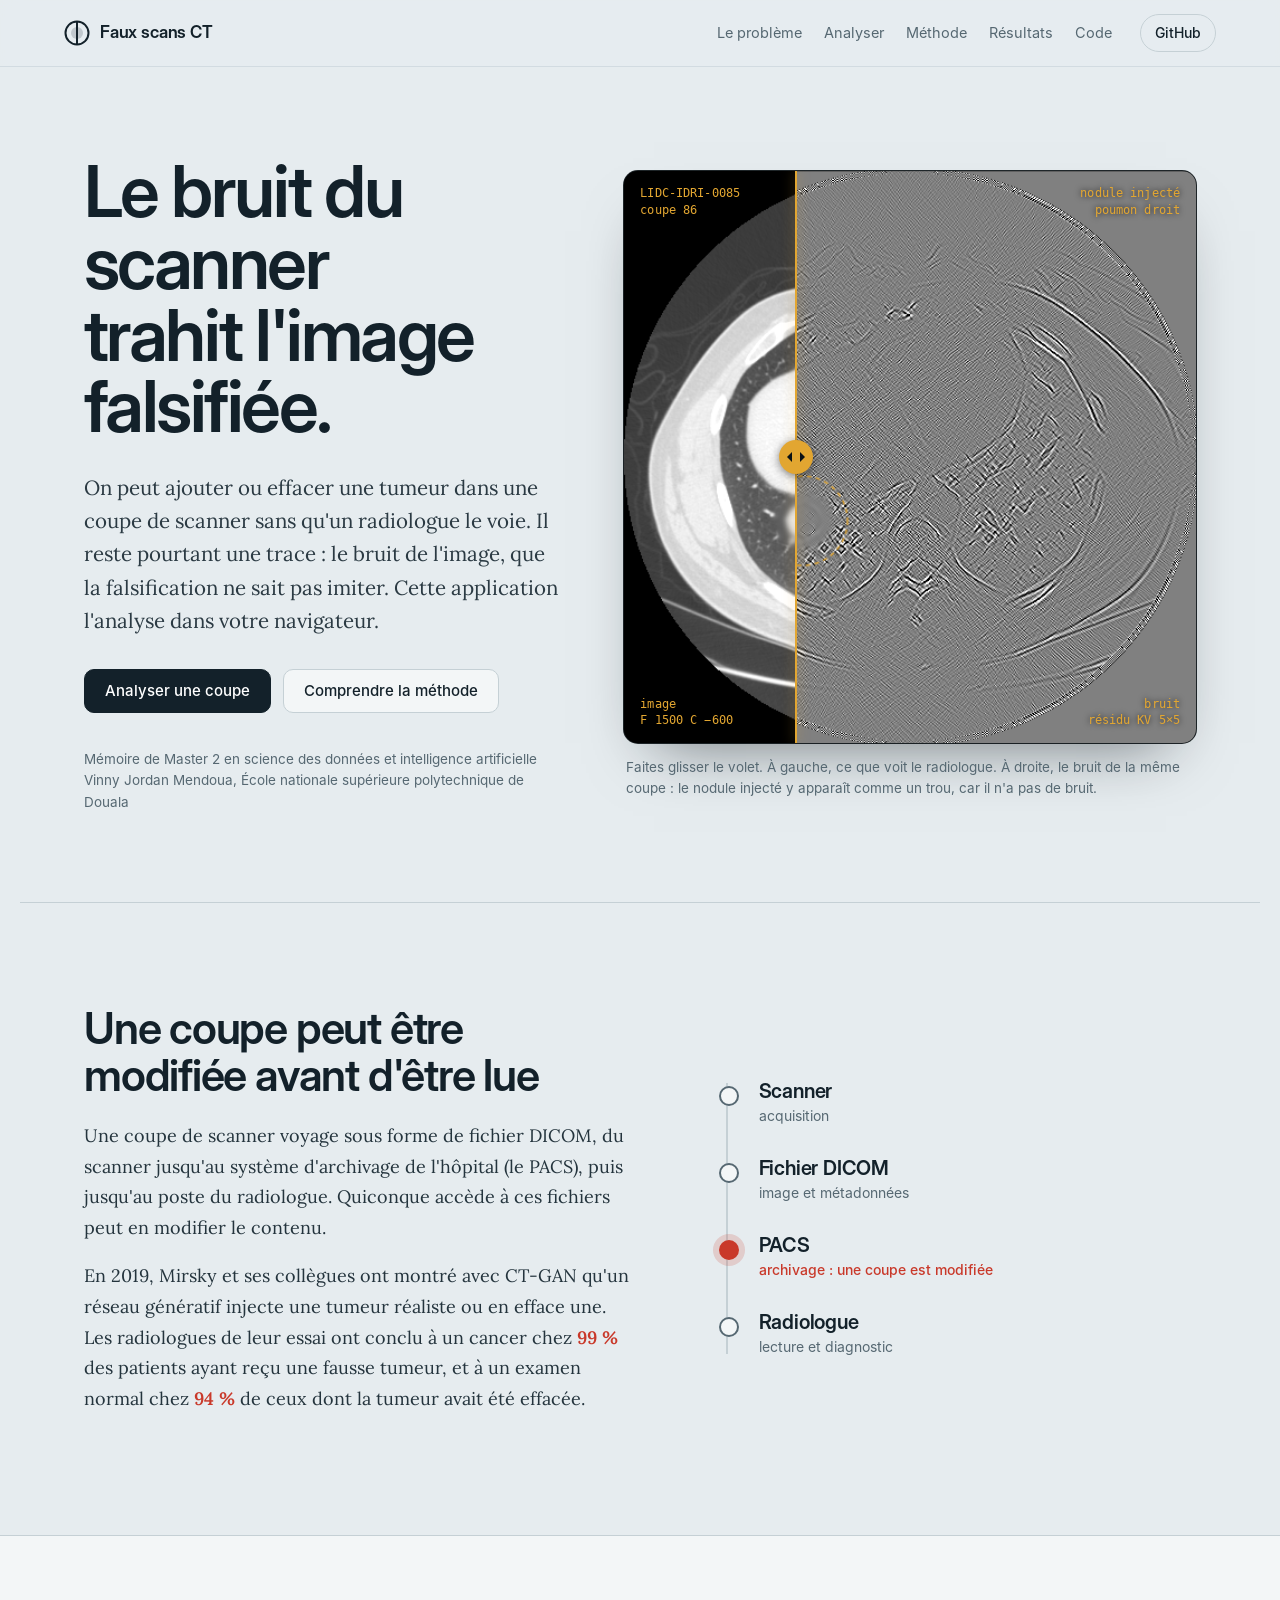
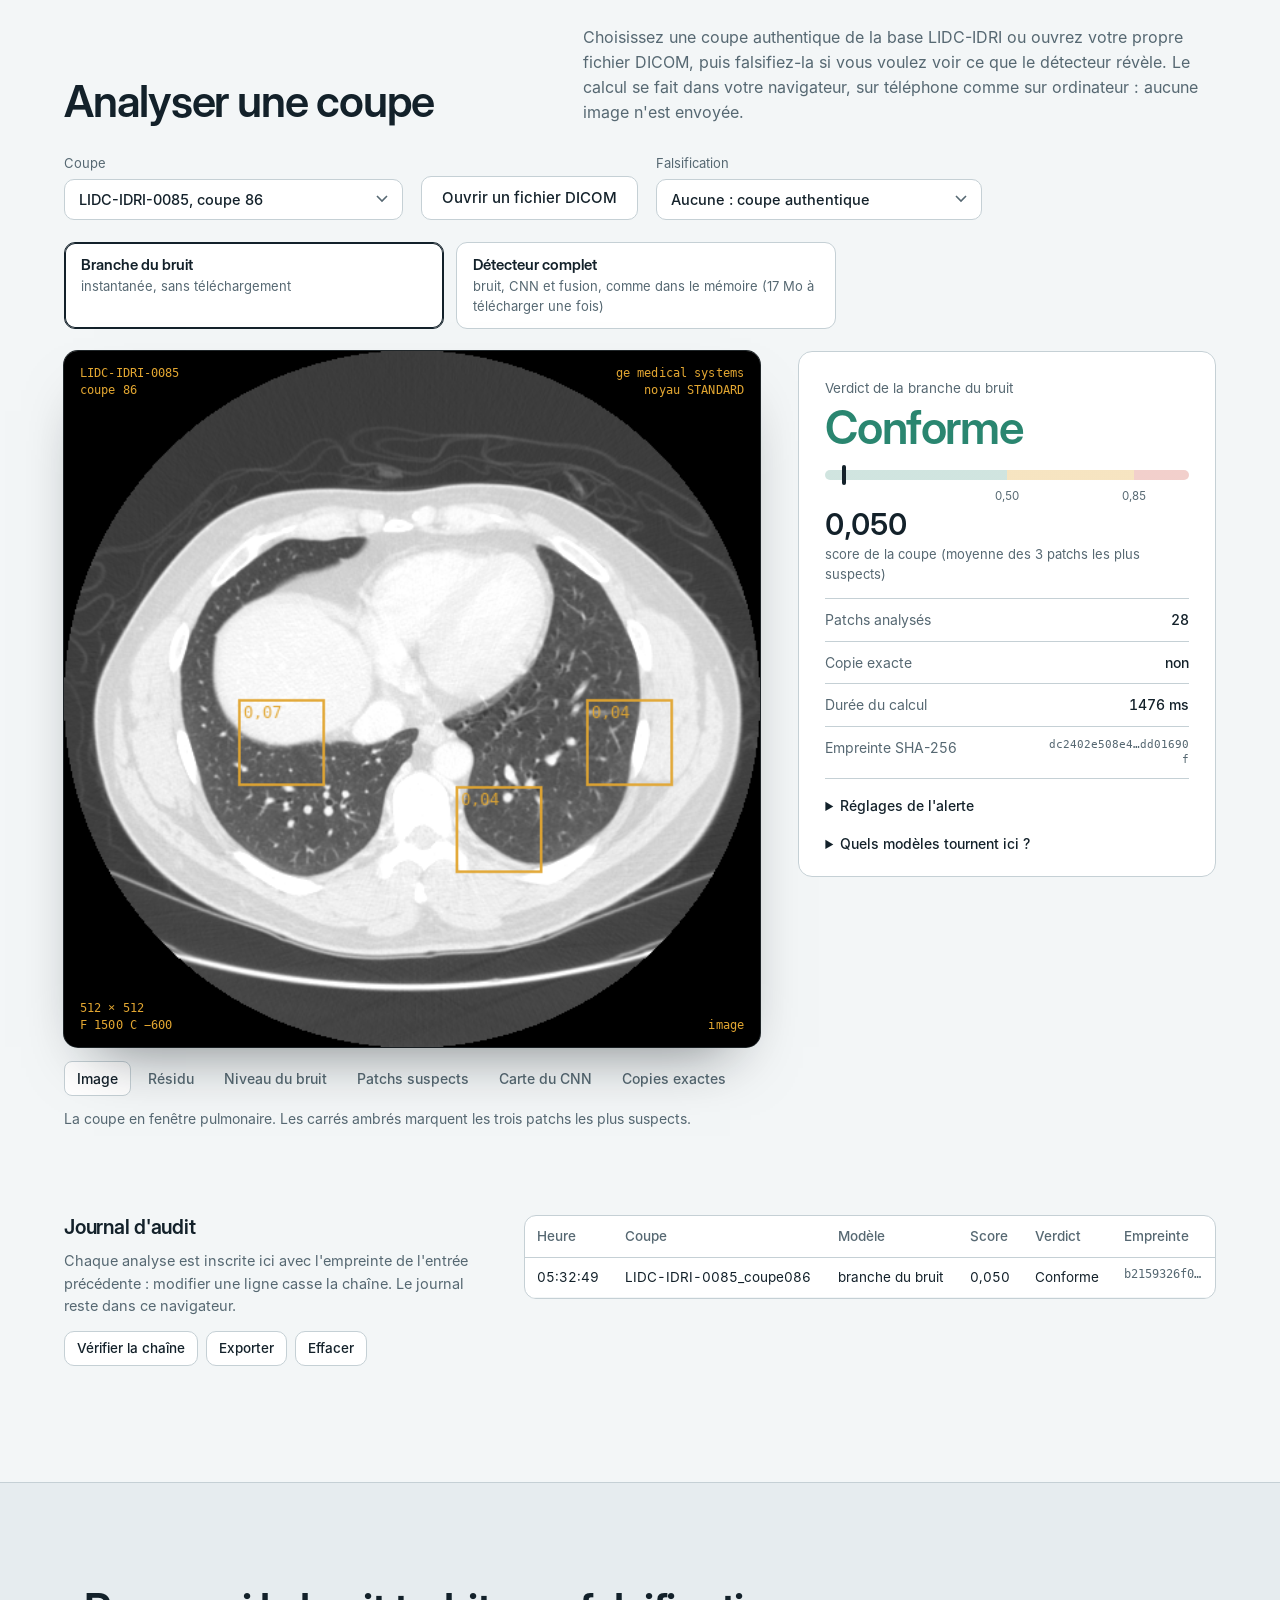
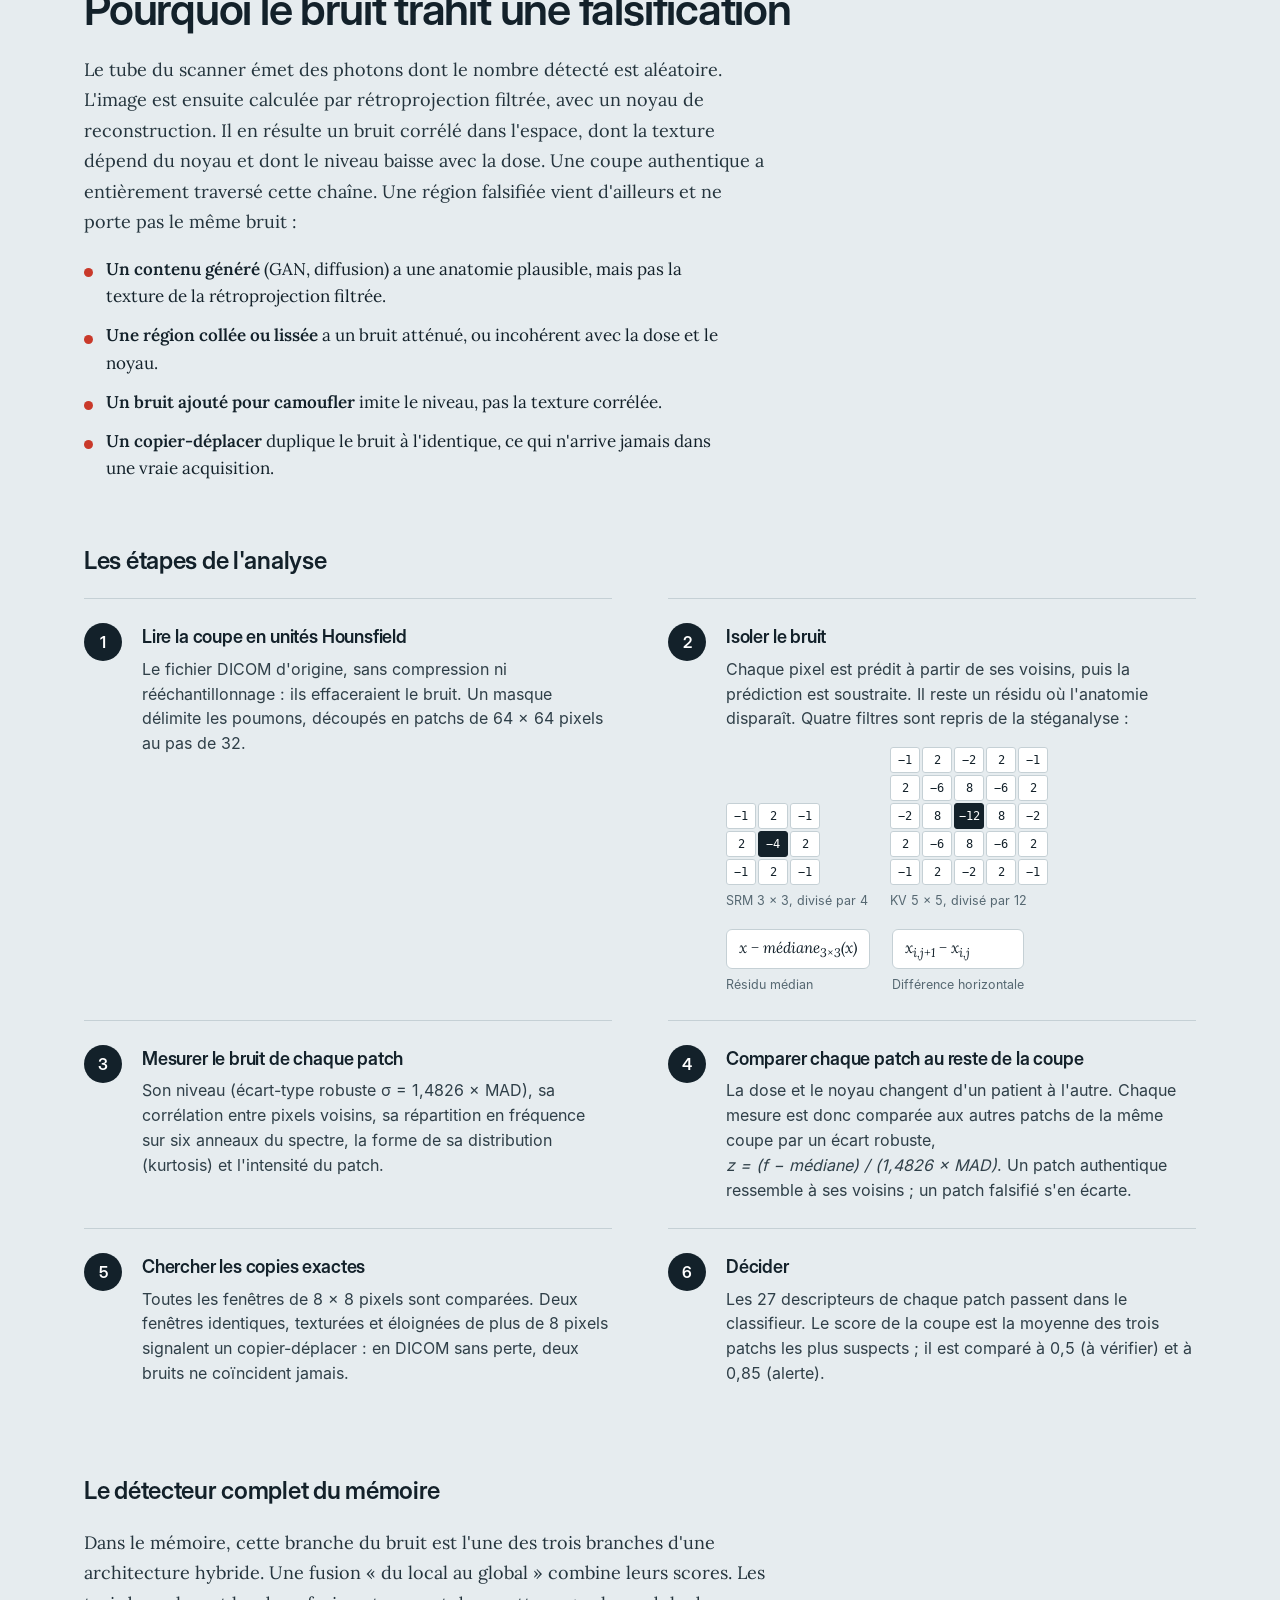
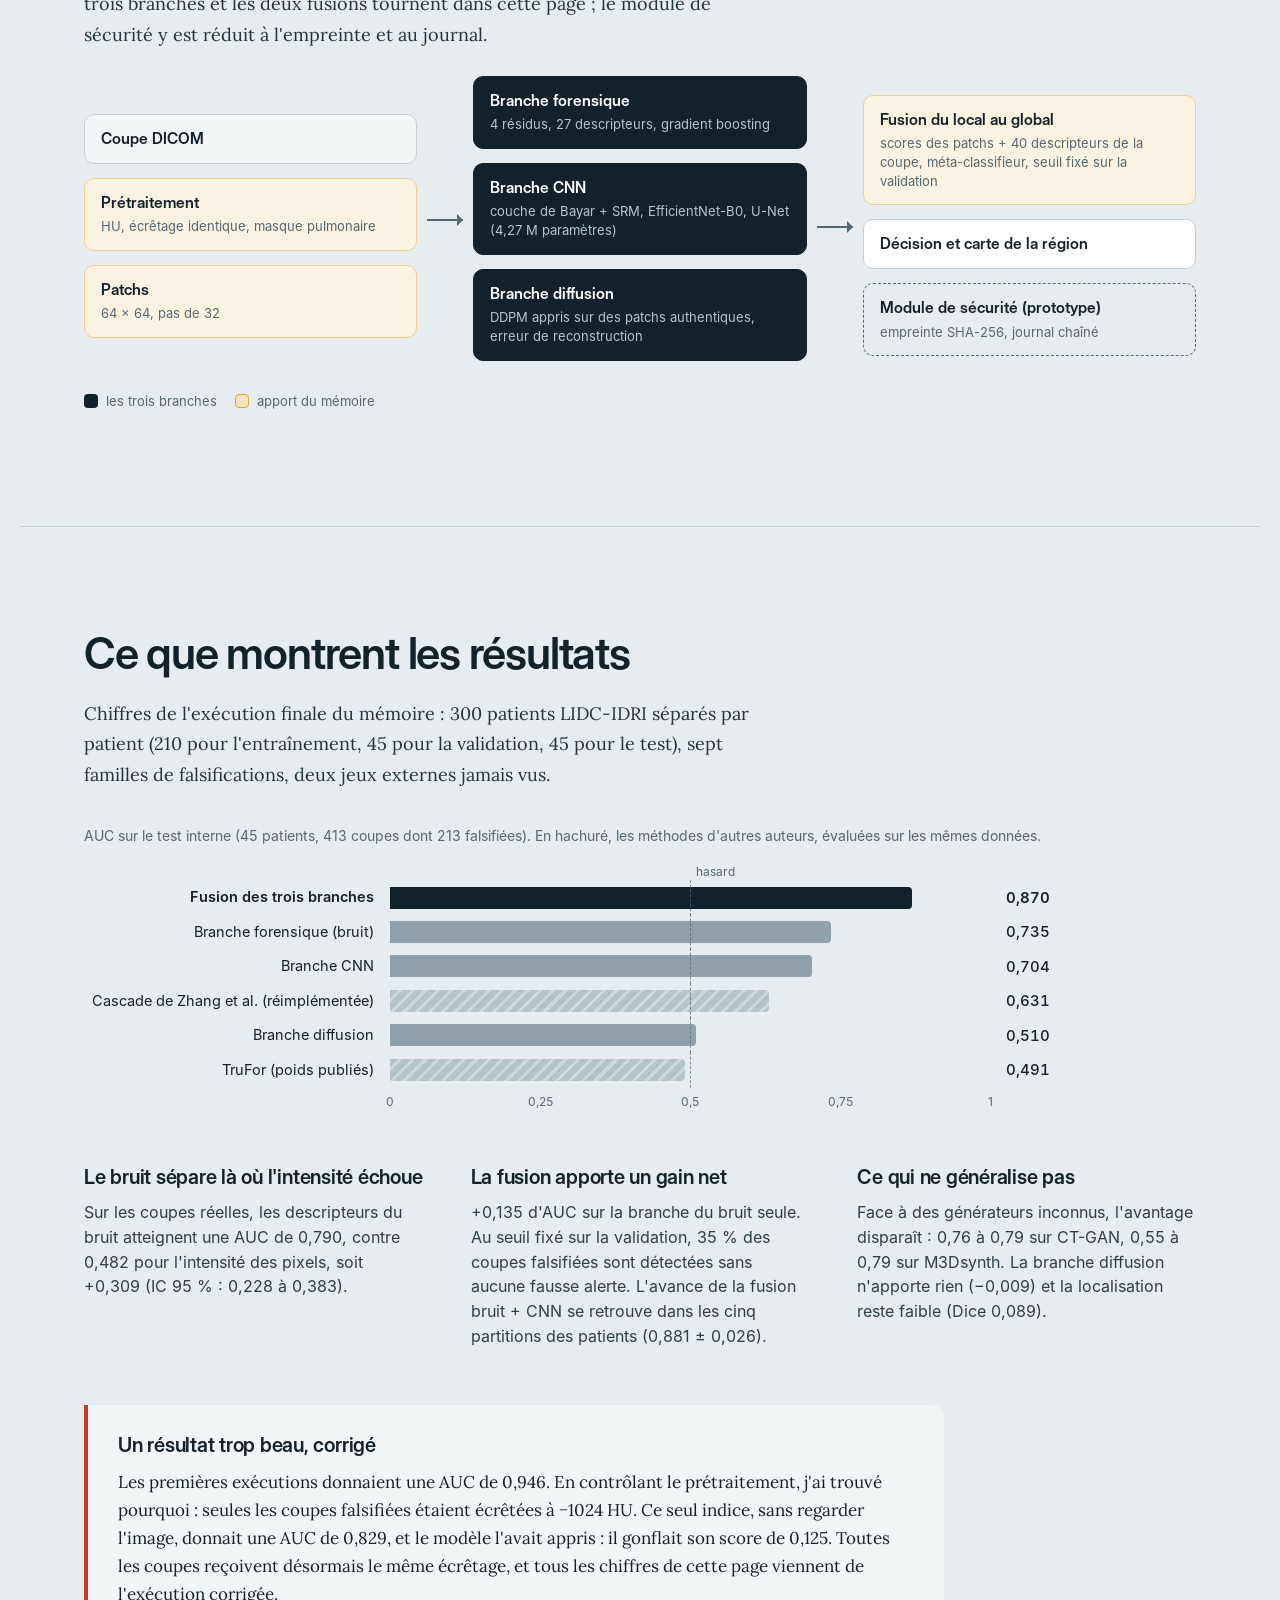
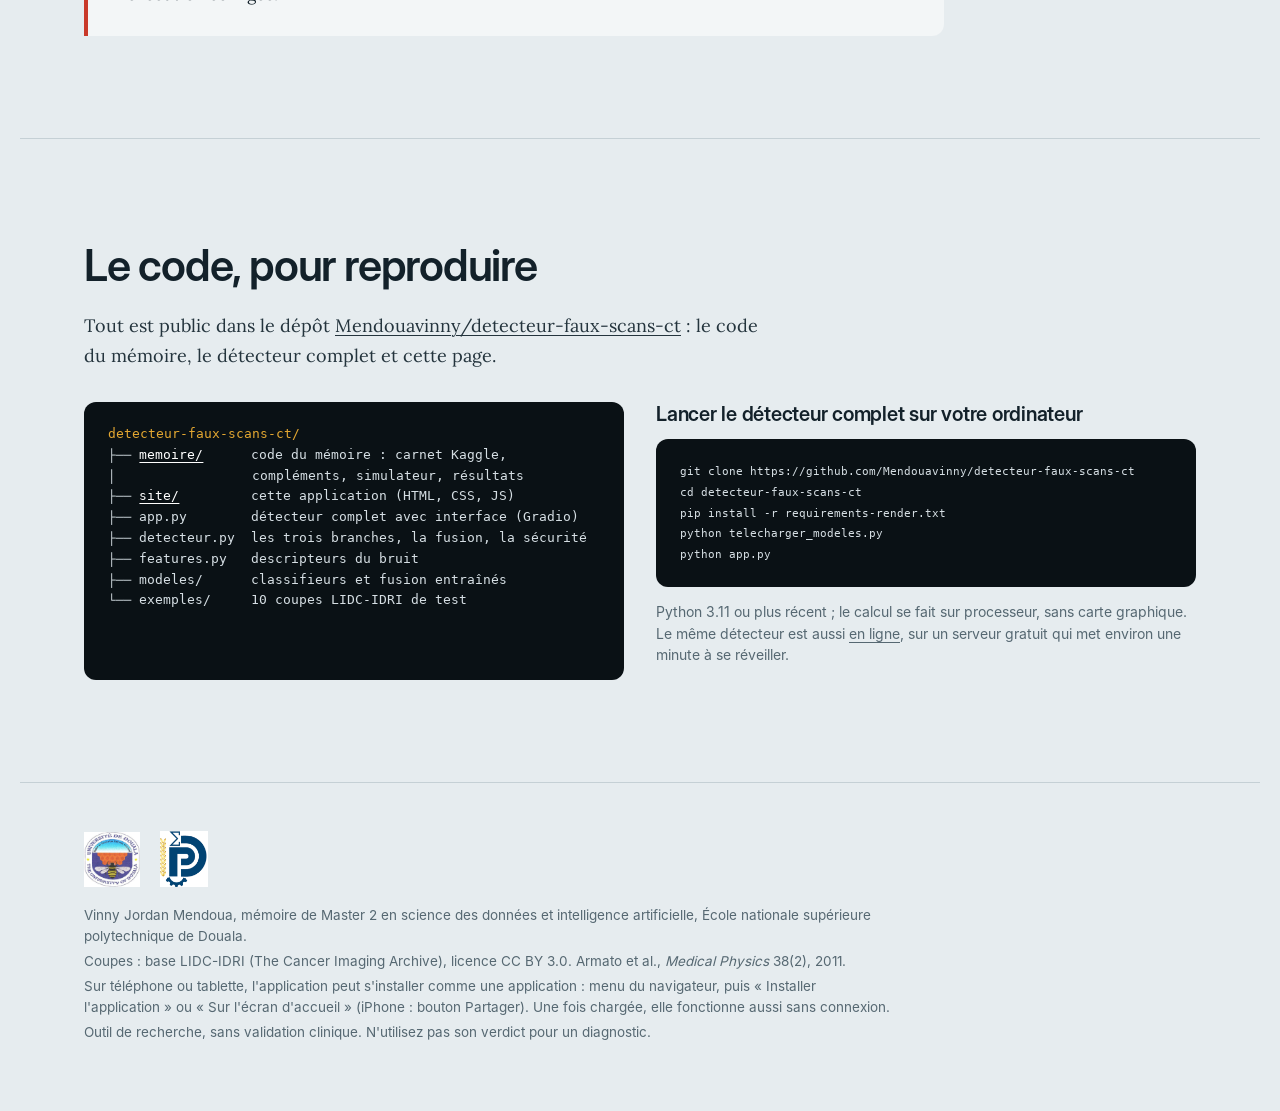
==== site/index.html @ fbf1e534 "Application : diffusion en option (désactivée par défaut), calcul non ralenti en arrière-plan, READM" ====
<!doctype html>
<html lang="fr">
<head>
<meta charset="utf-8">
<meta name="viewport" content="width=device-width, initial-scale=1">
<title>Le bruit du scanner trahit l'image falsifiée — détection de faux scans CT</title>
<meta name="description" content="Application du mémoire de Master de Vinny Jordan Mendoua (ENSPD, Université de Douala) : détecter et localiser les falsifications d'une coupe de scanner thoracique par l'analyse du bruit, directement dans le navigateur.">
<meta name="theme-color" content="#E6ECEF">
<link rel="icon" href="img/icone.svg" type="image/svg+xml">
<link rel="manifest" href="manifest.webmanifest">
<link rel="apple-touch-icon" href="img/icone-180.png">
<meta name="apple-mobile-web-app-capable" content="yes">
<meta name="mobile-web-app-capable" content="yes">
<meta name="apple-mobile-web-app-title" content="Faux scans CT">
<link rel="preload" href="polices/InterDisplay-SemiBold.woff" as="font" type="font/woff" crossorigin>
<link rel="preload" href="polices/Inter-Regular.woff" as="font" type="font/woff" crossorigin>
<link rel="stylesheet" href="css/style.css">
<script type="module" src="js/app.js"></script>
</head>
<body>
<a class="evitement" href="#analyser">Aller à l'analyse</a>

<header class="barre">
  <a class="marque" href="#haut" aria-label="Accueil">
    <svg width="26" height="26" viewBox="0 0 26 26" aria-hidden="true"><circle cx="13" cy="13" r="11.5" fill="none" stroke="currentColor" stroke-width="2"/><circle cx="13" cy="13" r="6" fill="currentColor" opacity=".18"/><path d="M13 1.5v23" stroke="currentColor" stroke-width="2"/></svg>
    <span>Faux scans CT</span>
  </a>
  <nav aria-label="Sections">
    <a href="#probleme">Le problème</a>
    <a href="#analyser">Analyser</a>
    <a href="#methode">Méthode</a>
    <a href="#resultats">Résultats</a>
    <a href="#code">Code</a>
  </nav>
  <button class="lien-github installer" id="installer" type="button" hidden>Installer l'application</button>
  <a class="lien-github" href="https://github.com/Mendouavinny/detecteur-faux-scans-ct" rel="noopener">GitHub</a>
</header>

<main id="haut">

<!-- ============================================================ ACCUEIL -->
<section class="accueil">
  <div class="accueil-texte">
    <h1>Le bruit du scanner trahit l'image falsifiée.</h1>
    <p class="chapeau">On peut ajouter ou effacer une tumeur dans une coupe de scanner sans qu'un radiologue le voie. Il reste pourtant une trace : le bruit de l'image, que la falsification ne sait pas imiter. Cette application l'analyse dans votre navigateur.</p>
    <div class="actions">
      <a class="bouton principal" href="#analyser">Analyser une coupe</a>
      <a class="bouton" href="#methode">Comprendre la méthode</a>
    </div>
    <p class="auteur">Mémoire de Master 2 en science des données et intelligence artificielle<br>Vinny Jordan Mendoua, École nationale supérieure polytechnique de Douala</p>
  </div>

  <figure class="film film-accueil" id="film-accueil">
    <div class="volet">
      <canvas id="accueil-image" width="512" height="512" aria-hidden="true"></canvas>
      <canvas id="accueil-bruit" width="512" height="512" aria-hidden="true"></canvas>
      <div class="volet-trait" aria-hidden="true"><span></span></div>
      <input type="range" min="0" max="100" value="100" id="accueil-curseur" aria-label="Position du volet entre l'image et son bruit">
      <div class="annot hg">LIDC-IDRI-0085<br>coupe 86</div>
      <div class="annot hd">nodule injecté<br>poumon droit</div>
      <div class="annot bg">image<br>F 1500 C −600</div>
      <div class="annot bd">bruit<br>résidu KV 5×5</div>
    </div>
    <figcaption>Faites glisser le volet. À gauche, ce que voit le radiologue. À droite, le bruit de la même coupe : le nodule injecté y apparaît comme un trou, car il n'a pas de bruit.</figcaption>
  </figure>
</section>

<!-- ============================================================ PROBLÈME -->
<section class="bloc probleme" id="probleme">
  <div class="colonne">
    <h2>Une coupe peut être modifiée avant d'être lue</h2>
    <p class="prose">Une coupe de scanner voyage sous forme de fichier DICOM, du scanner jusqu'au système d'archivage de l'hôpital (le PACS), puis jusqu'au poste du radiologue. Quiconque accède à ces fichiers peut en modifier le contenu.</p>
    <p class="prose">En 2019, Mirsky et ses collègues ont montré avec CT-GAN qu'un réseau génératif injecte une tumeur réaliste ou en efface une. Les radiologues de leur essai ont conclu à un cancer chez <strong>99 %</strong> des patients ayant reçu une fausse tumeur, et à un examen normal chez <strong>94 %</strong> de ceux dont la tumeur avait été effacée.</p>
  </div>
  <ol class="chaine" aria-label="Parcours d'une coupe">
    <li><span>Scanner</span><small>acquisition</small></li>
    <li><span>Fichier DICOM</span><small>image et métadonnées</small></li>
    <li class="rompu"><span>PACS</span><small>archivage : une coupe est modifiée</small></li>
    <li><span>Radiologue</span><small>lecture et diagnostic</small></li>
  </ol>
</section>

<!-- ============================================================ LABORATOIRE -->
<section class="labo" id="analyser" aria-labelledby="titre-labo">
  <div class="labo-tete">
    <h2 id="titre-labo">Analyser une coupe</h2>
    <p>Choisissez une coupe authentique de la base LIDC-IDRI ou ouvrez votre propre fichier DICOM, puis falsifiez-la si vous voulez voir ce que le détecteur révèle. Le calcul se fait dans votre navigateur, sur téléphone comme sur ordinateur : aucune image n'est envoyée.</p>
  </div>

  <div class="outils">
    <label class="champ">
      <span>Coupe</span>
      <select id="choix-exemple"></select>
    </label>
    <label class="bouton fichier">
      <input type="file" id="fichier" accept=".dcm,.dicom,application/dicom,application/octet-stream,*/*">
      Ouvrir un fichier DICOM
    </label>
    <label class="champ">
      <span>Falsification</span>
      <select id="choix-attaque">
        <option value="aucune">Aucune : coupe authentique</option>
        <option value="gan">Nodule injecté par le GAN du mémoire</option>
        <option value="suppression">Nodule effacé par le GAN du mémoire</option>
        <option value="copie">Copier-déplacer</option>
        <option value="bruit">Bruit ajouté</option>
        <option value="lissage">Retouche par lissage</option>
        <option value="nodule">Nodule synthétique sans bruit</option>
      </select>
    </label>
  </div>

  <div class="modele" role="radiogroup" aria-label="Modèle utilisé">
    <label class="mode"><input type="radio" name="mode" value="rapide" checked><span><b>Branche du bruit</b><small>instantanée, sans téléchargement</small></span></label>
    <label class="mode"><input type="radio" name="mode" value="complet"><span><b>Détecteur complet</b><small>bruit, CNN et fusion, comme dans le mémoire (17 Mo à télécharger une fois)</small></span></label>
    <label class="option-diffusion"><input type="checkbox" id="avec-diffusion"> Inclure aussi la branche diffusion <small>(environ une minute par coupe sur un ordinateur ordinaire, davantage sur téléphone ; son poids dans la fusion est presque nul, le score change de moins de 0,01)</small></label>
  </div>

  <div class="labo-grille">
    <div class="poste">
      <div class="film film-labo" id="film-labo" tabindex="0" aria-describedby="aide-film">
        <canvas id="labo-canvas" width="512" height="512" role="img" aria-label="Coupe analysée"></canvas>
        <div class="annot hg" id="annot-hg"></div>
        <div class="annot hd" id="annot-hd"></div>
        <div class="annot bg" id="annot-bg"></div>
        <div class="annot bd" id="annot-bd"></div>
        <div class="depot" id="depot" hidden>Déposez le fichier DICOM ici</div>
        <div class="calcul" id="calcul" hidden><span></span></div>
      </div>
      <div class="couches" role="tablist" aria-label="Couche affichée">
        <button role="tab" data-couche="image" aria-selected="true">Image</button>
        <button role="tab" data-couche="residu" aria-selected="false">Résidu</button>
        <button role="tab" data-couche="bruit" aria-selected="false">Niveau du bruit</button>
        <button role="tab" data-couche="proba" aria-selected="false">Patchs suspects</button>
        <button role="tab" data-couche="cnn" aria-selected="false" disabled>Carte du CNN</button>
        <button role="tab" data-couche="copie" aria-selected="false">Copies exactes</button>
      </div>
      <p class="aide" id="aide-film"></p>
      <div class="legende" id="legende"></div>
    </div>

    <aside class="verdict" aria-live="polite">
      <p class="verdict-etiquette" id="verdict-etiquette">Verdict de la branche du bruit</p>
      <p class="verdict-mot" id="verdict-mot">—</p>
      <div class="jauge" aria-hidden="true">
        <div class="jauge-piste" id="jauge-piste"><div class="jauge-valeur" id="jauge-valeur"></div><div class="jauge-avant" id="jauge-avant" hidden></div></div>
        <div class="jauge-seuils"><span id="seuil1" style="left:50%">0,5</span><span id="seuil2" style="left:85%">0,85</span></div>
      </div>
      <p class="verdict-score"><span id="score">—</span> <small id="score-def">score de la coupe (moyenne des 3 patchs les plus suspects)</small></p>
      <div class="progression" id="progression" hidden>
        <p id="progression-texte">Préparation…</p>
        <progress id="progression-barre" max="1" value="0"></progress>
        <button class="lien-bouton" id="annuler" type="button">Revenir à la branche du bruit</button>
      </div>
      <p class="comparaison" id="comparaison" hidden></p>
      <dl class="mesures branches" id="branches" hidden></dl>
      <dl class="mesures">
        <div><dt>Patchs analysés</dt><dd id="m-patchs">—</dd></div>
        <div><dt>Copie exacte</dt><dd id="m-copie">—</dd></div>
        <div><dt>Durée du calcul</dt><dd id="m-duree">—</dd></div>
        <div><dt>Empreinte SHA-256</dt><dd id="m-sha" class="sha">—</dd></div>
      </dl>
      <details class="note">
        <summary>Réglages de l'alerte</summary>
        <label class="reglage">Au-dessus de <output id="v-tau1">0,50</output> : à vérifier
          <input type="range" id="tau1" min="0.05" max="0.95" step="0.01" value="0.5"></label>
        <label class="reglage">Au-dessus de <output id="v-tau2">0,85</output> : alerte
          <input type="range" id="tau2" min="0.1" max="0.99" step="0.01" value="0.85"></label>
        <p>0,5 est le seuil de décision du mémoire ; 0,85 correspond au 95ᵉ centile des coupes authentiques de validation. Aucun de ces seuils n'est calibré cliniquement.</p>
      </details>
      <details class="note">
        <summary>Quels modèles tournent ici ?</summary>
        <p><b>Branche du bruit</b> : 27 descripteurs par patch de 64 × 64 pixels, puis un classifieur de 213 arbres. Le code JavaScript reproduit exactement les probabilités du code Python.</p>
        <p><b>Détecteur complet</b> : la même branche, plus le CNN (couche de Bayar, SRM, EfficientNet-B0 et U-Net) et, si vous le demandez, le DDPM de la branche diffusion, exécutés avec ONNX Runtime Web. Une fusion locale puis une fusion robuste donnent le score. Les réseaux (17 Mo chacun) sont téléchargés une fois depuis le dépôt de modèles du mémoire, vérifiés par empreinte SHA-256, puis gardés dans le navigateur. Sur les 10 coupes d'exemple, le score obtenu ici s'écarte de moins de 0,01 de celui du détecteur en Python.</p>
        <p>Ces modèles viennent de l'exécution du carnet publiée avec l'application (120 patients LIDC-IDRI). C'est un outil de recherche, pas un dispositif médical : une alerte invite à vérifier, elle ne prouve rien.</p>
      </details>
    </aside>
  </div>

  <div class="journal" id="journal">
    <div class="journal-tete">
      <h3>Journal d'audit</h3>
      <p>Chaque analyse est inscrite ici avec l'empreinte de l'entrée précédente : modifier une ligne casse la chaîne. Le journal reste dans ce navigateur.</p>
      <div class="journal-actions">
        <button class="bouton petit" id="j-verifier" type="button">Vérifier la chaîne</button>
        <button class="bouton petit" id="j-exporter" type="button">Exporter</button>
        <button class="bouton petit" id="j-effacer" type="button">Effacer</button>
        <span id="j-etat" class="journal-etat" role="status"></span>
      </div>
    </div>
    <div class="journal-table">
      <table>
        <thead><tr><th>Heure</th><th>Coupe</th><th>Modèle</th><th>Score</th><th>Verdict</th><th>Empreinte</th></tr></thead>
        <tbody id="j-lignes"><tr><td colspan="6" class="vide">Aucune analyse pour l'instant.</td></tr></tbody>
      </table>
    </div>
  </div>
</section>

<!-- ============================================================ MÉTHODE -->
<section class="bloc methode" id="methode">
  <div class="colonne">
    <h2>Pourquoi le bruit trahit une falsification</h2>
    <p class="prose">Le tube du scanner émet des photons dont le nombre détecté est aléatoire. L'image est ensuite calculée par rétroprojection filtrée, avec un noyau de reconstruction. Il en résulte un bruit corrélé dans l'espace, dont la texture dépend du noyau et dont le niveau baisse avec la dose. Une coupe authentique a entièrement traversé cette chaîne. Une région falsifiée vient d'ailleurs et ne porte pas le même bruit :</p>
    <ul class="traces">
      <li><b>Un contenu généré</b> (GAN, diffusion) a une anatomie plausible, mais pas la texture de la rétroprojection filtrée.</li>
      <li><b>Une région collée ou lissée</b> a un bruit atténué, ou incohérent avec la dose et le noyau.</li>
      <li><b>Un bruit ajouté pour camoufler</b> imite le niveau, pas la texture corrélée.</li>
      <li><b>Un copier-déplacer</b> duplique le bruit à l'identique, ce qui n'arrive jamais dans une vraie acquisition.</li>
    </ul>
  </div>

  <h3 class="sous-titre">Les étapes de l'analyse</h3>
  <ol class="etapes">
    <li>
      <h4>Lire la coupe en unités Hounsfield</h4>
      <p>Le fichier DICOM d'origine, sans compression ni rééchantillonnage : ils effaceraient le bruit. Un masque délimite les poumons, découpés en patchs de 64 × 64 pixels au pas de 32.</p>
    </li>
    <li>
      <h4>Isoler le bruit</h4>
      <p>Chaque pixel est prédit à partir de ses voisins, puis la prédiction est soustraite. Il reste un résidu où l'anatomie disparaît. Quatre filtres sont repris de la stéganalyse :</p>
      <div class="noyaux">
        <figure><div class="mat m3"><span>−1</span><span>2</span><span>−1</span><span>2</span><span>−4</span><span>2</span><span>−1</span><span>2</span><span>−1</span></div><figcaption>SRM 3 × 3, divisé par 4</figcaption></figure>
        <figure><div class="mat m5"><span>−1</span><span>2</span><span>−2</span><span>2</span><span>−1</span><span>2</span><span>−6</span><span>8</span><span>−6</span><span>2</span><span>−2</span><span>8</span><span>−12</span><span>8</span><span>−2</span><span>2</span><span>−6</span><span>8</span><span>−6</span><span>2</span><span>−1</span><span>2</span><span>−2</span><span>2</span><span>−1</span></div><figcaption>KV 5 × 5, divisé par 12</figcaption></figure>
        <figure><div class="formule">x − médiane<sub>3×3</sub>(x)</div><figcaption>Résidu médian</figcaption></figure>
        <figure><div class="formule">x<sub>i,j+1</sub> − x<sub>i,j</sub></div><figcaption>Différence horizontale</figcaption></figure>
      </div>
    </li>
    <li>
      <h4>Mesurer le bruit de chaque patch</h4>
      <p>Son niveau (écart-type robuste σ = 1,4826 × MAD), sa corrélation entre pixels voisins, sa répartition en fréquence sur six anneaux du spectre, la forme de sa distribution (kurtosis) et l'intensité du patch.</p>
    </li>
    <li>
      <h4>Comparer chaque patch au reste de la coupe</h4>
      <p>La dose et le noyau changent d'un patient à l'autre. Chaque mesure est donc comparée aux autres patchs de la même coupe par un écart robuste, <span class="formule-ligne">z = (f − médiane) / (1,4826 × MAD)</span>. Un patch authentique ressemble à ses voisins ; un patch falsifié s'en écarte.</p>
    </li>
    <li>
      <h4>Chercher les copies exactes</h4>
      <p>Toutes les fenêtres de 8 × 8 pixels sont comparées. Deux fenêtres identiques, texturées et éloignées de plus de 8 pixels signalent un copier-déplacer : en DICOM sans perte, deux bruits ne coïncident jamais.</p>
    </li>
    <li>
      <h4>Décider</h4>
      <p>Les 27 descripteurs de chaque patch passent dans le classifieur. Le score de la coupe est la moyenne des trois patchs les plus suspects ; il est comparé à 0,5 (à vérifier) et à 0,85 (alerte).</p>
    </li>
  </ol>

  <h3 class="sous-titre">Le détecteur complet du mémoire</h3>
  <p class="prose colonne">Dans le mémoire, cette branche du bruit est l'une des trois branches d'une architecture hybride. Une fusion « du local au global » combine leurs scores. Les trois branches et les deux fusions tournent dans cette page ; le module de sécurité y est réduit à l'empreinte et au journal.</p>
  <div class="archi" role="img" aria-label="Architecture : coupe DICOM, prétraitement, patchs, trois branches (forensique, CNN, diffusion), fusion, décision et carte, module de sécurité">
    <div class="a-col">
      <div class="a-boite">Coupe DICOM</div>
      <div class="a-boite apport">Prétraitement<small>HU, écrêtage identique, masque pulmonaire</small></div>
      <div class="a-boite apport">Patchs<small>64 × 64, pas de 32</small></div>
    </div>
    <div class="a-col branches">
      <div class="a-boite ici">Branche forensique<small>4 résidus, 27 descripteurs, gradient boosting</small></div>
      <div class="a-boite ici">Branche CNN<small>couche de Bayar + SRM, EfficientNet-B0, U-Net (4,27 M paramètres)</small></div>
      <div class="a-boite ici">Branche diffusion<small>DDPM appris sur des patchs authentiques, erreur de reconstruction</small></div>
    </div>
    <div class="a-col">
      <div class="a-boite apport">Fusion du local au global<small>scores des patchs + 40 descripteurs de la coupe, méta-classifieur, seuil fixé sur la validation</small></div>
      <div class="a-boite sortie">Décision et carte de la région</div>
      <div class="a-boite pointille">Module de sécurité (prototype)<small>empreinte SHA-256, journal chaîné</small></div>
    </div>
  </div>
  <p class="legende-archi"><span class="pastille ici"></span>les trois branches<span class="pastille apport"></span>apport du mémoire</p>
</section>

<!-- ============================================================ RÉSULTATS -->
<section class="bloc resultats" id="resultats">
  <div class="colonne">
    <h2>Ce que montrent les résultats</h2>
    <p class="prose">Chiffres de l'exécution finale du mémoire : 300 patients LIDC-IDRI séparés par patient (210 pour l'entraînement, 45 pour la validation, 45 pour le test), sept familles de falsifications, deux jeux externes jamais vus.</p>
  </div>

  <figure class="barres" aria-labelledby="titre-barres">
    <figcaption id="titre-barres">AUC sur le test interne (45 patients, 413 coupes dont 213 falsifiées). En hachuré, les méthodes d'autres auteurs, évaluées sur les mêmes données.</figcaption>
    <div class="barres-zone">
      <div class="ligne fort"><span class="nom">Fusion des trois branches</span><span class="piste"><span class="hasard-lib">hasard</span><span class="val" style="width:87.0%"></span></span><span class="chiffre">0,870</span></div>
      <div class="ligne "><span class="nom">Branche forensique (bruit)</span><span class="piste"><span class="val" style="width:73.5%"></span></span><span class="chiffre">0,735</span></div>
      <div class="ligne "><span class="nom">Branche CNN</span><span class="piste"><span class="val" style="width:70.4%"></span></span><span class="chiffre">0,704</span></div>
      <div class="ligne autre"><span class="nom">Cascade de Zhang et al. (réimplémentée)</span><span class="piste"><span class="val" style="width:63.1%"></span></span><span class="chiffre">0,631</span></div>
      <div class="ligne "><span class="nom">Branche diffusion</span><span class="piste"><span class="val" style="width:51.0%"></span></span><span class="chiffre">0,510</span></div>
      <div class="ligne autre"><span class="nom">TruFor (poids publiés)</span><span class="piste"><span class="val" style="width:49.1%"></span></span><span class="chiffre">0,491</span></div>
      <div class="ligne axe"><span></span><span class="piste"><span style="left:0">0</span><span style="left:25%">0,25</span><span style="left:50%">0,5</span><span style="left:75%">0,75</span><span style="left:100%">1</span></span><span></span></div>
    </div>
  </figure>

  <div class="constats">
    <div>
      <h3>Le bruit sépare là où l'intensité échoue</h3>
      <p>Sur les coupes réelles, les descripteurs du bruit atteignent une AUC de 0,790, contre 0,482 pour l'intensité des pixels, soit +0,309 (IC 95 % : 0,228 à 0,383).</p>
    </div>
    <div>
      <h3>La fusion apporte un gain net</h3>
      <p>+0,135 d'AUC sur la branche du bruit seule. Au seuil fixé sur la validation, 35 % des coupes falsifiées sont détectées sans aucune fausse alerte. L'avance de la fusion bruit + CNN se retrouve dans les cinq partitions des patients (0,881 ± 0,026).</p>
    </div>
    <div>
      <h3>Ce qui ne généralise pas</h3>
      <p>Face à des générateurs inconnus, l'avantage disparaît : 0,76 à 0,79 sur CT-GAN, 0,55 à 0,79 sur M3Dsynth. La branche diffusion n'apporte rien (−0,009) et la localisation reste faible (Dice 0,089).</p>
    </div>
  </div>

  <div class="encart">
    <h3>Un résultat trop beau, corrigé</h3>
    <p>Les premières exécutions donnaient une AUC de 0,946. En contrôlant le prétraitement, j'ai trouvé pourquoi : seules les coupes falsifiées étaient écrêtées à −1024 HU. Ce seul indice, sans regarder l'image, donnait une AUC de 0,829, et le modèle l'avait appris : il gonflait son score de 0,125. Toutes les coupes reçoivent désormais le même écrêtage, et tous les chiffres de cette page viennent de l'exécution corrigée.</p>
  </div>
</section>

<!-- ============================================================ CODE -->
<section class="bloc code" id="code">
  <div class="colonne">
    <h2>Le code, pour reproduire</h2>
    <p class="prose">Tout est public dans le dépôt <a href="https://github.com/Mendouavinny/detecteur-faux-scans-ct" rel="noopener">Mendouavinny/detecteur-faux-scans-ct</a> : le code du mémoire, le détecteur complet et cette page.</p>
  </div>
  <div class="depot-grille">
    <pre class="arbre" aria-label="Contenu du dépôt"><b>detecteur-faux-scans-ct/</b>
├── <a href="https://github.com/Mendouavinny/detecteur-faux-scans-ct/tree/main/memoire">memoire/</a>      code du mémoire : carnet Kaggle,
│                 compléments, simulateur, résultats
├── <a href="https://github.com/Mendouavinny/detecteur-faux-scans-ct/tree/main/site">site/</a>         cette application (HTML, CSS, JS)
├── app.py        détecteur complet avec interface (Gradio)
├── detecteur.py  les trois branches, la fusion, la sécurité
├── features.py   descripteurs du bruit
├── modeles/      classifieurs et fusion entraînés
└── exemples/     10 coupes LIDC-IDRI de test</pre>
    <div class="commandes">
      <h3>Lancer le détecteur complet sur votre ordinateur</h3>
      <pre><code>git clone https://github.com/Mendouavinny/detecteur-faux-scans-ct
cd detecteur-faux-scans-ct
pip install -r requirements-render.txt
python telecharger_modeles.py
python app.py</code></pre>
      <p>Python 3.11 ou plus récent ; le calcul se fait sur processeur, sans carte graphique. Le même détecteur est aussi <a href="https://detecteur-faux-scans-ct.onrender.com" rel="noopener">en ligne</a>, sur un serveur gratuit qui met environ une minute à se réveiller.</p>
    </div>
  </div>
</section>
</main>

<footer class="pied">
  <div class="pied-logos">
    <img src="img/logo_ud.png" alt="Université de Douala" width="56" height="56" loading="lazy">
    <img src="img/logo_enspd.png" alt="ENSPD" width="56" height="56" loading="lazy">
  </div>
  <p>Vinny Jordan Mendoua, mémoire de Master 2 en science des données et intelligence artificielle, École nationale supérieure polytechnique de Douala.</p>
  <p>Coupes : base LIDC-IDRI (The Cancer Imaging Archive), licence CC BY 3.0. Armato et al., <i>Medical Physics</i> 38(2), 2011.</p>
  <p>Sur téléphone ou tablette, l'application peut s'installer comme une application : menu du navigateur, puis « Installer l'application » ou « Sur l'écran d'accueil » (iPhone : bouton Partager). Une fois chargée, elle fonctionne aussi sans connexion.</p>
  <p>Outil de recherche, sans validation clinique. N'utilisez pas son verdict pour un diagnostic.</p>
</footer>
</body>
</html>
---- site/css/style.css ----
/* Faux scans CT — une page « négatoscope » : fond clair et froid, coupes posées comme des films. */
@font-face { font-family: "Inter Display"; src: url("../polices/InterDisplay-SemiBold.woff") format("woff"); font-weight: 600; font-display: swap; }
@font-face { font-family: "Inter Display"; src: url("../polices/InterDisplay-Medium.woff") format("woff"); font-weight: 500; font-display: swap; }
@font-face { font-family: "Inter"; src: url("../polices/Inter-Regular.woff") format("woff"); font-weight: 400; font-display: swap; }
@font-face { font-family: "Inter"; src: url("../polices/Inter-Medium.woff") format("woff"); font-weight: 500; font-display: swap; }
@font-face { font-family: "Inter"; src: url("../polices/Inter-SemiBold.woff") format("woff"); font-weight: 600; font-display: swap; }
@font-face { font-family: "Lora"; src: url("../polices/Lora-Variable.woff") format("woff"); font-weight: 400 700; font-style: normal; font-display: swap; }
@font-face { font-family: "Lora"; src: url("../polices/Lora-Italic-Variable.woff") format("woff"); font-weight: 400 700; font-style: italic; font-display: swap; }
@font-face { font-family: "Annot"; src: url("../polices/DejaVuSansMono.woff") format("woff"); font-display: swap; }

:root {
  --negatoscope: #e6ecef;   /* fond de page */
  --feuille: #f3f6f7;       /* surfaces posées */
  --film: #0a1115;          /* puits des images */
  --encre: #13212a;
  --ardoise: #566872;
  --trait: #c5d0d5;
  --ambre: #e2a631;         /* annotations sur film, focus */
  --signal: #c9392a;        /* falsification, alerte */
  --sain: #2a8670;          /* conforme */
  --froid: #3f8fb8;         /* bruit manquant */
  --titre: "Inter Display", "Inter", system-ui, sans-serif;
  --ui: "Inter", system-ui, -apple-system, "Segoe UI", sans-serif;
  --prose: "Lora", Georgia, serif;
  --annot: "Annot", ui-monospace, monospace;
  --marge: clamp(20px, 5vw, 72px);
  --max: 1240px;
}

* { box-sizing: border-box; }
[hidden] { display: none !important; }
html { scroll-behavior: smooth; scroll-padding-top: 72px; }
@media (prefers-reduced-motion: reduce) { html { scroll-behavior: auto; } }
body {
  margin: 0; background: var(--negatoscope); color: var(--encre);
  font: 400 16px/1.55 var(--ui); -webkit-font-smoothing: antialiased; text-rendering: optimizeLegibility;
}
a { color: inherit; text-decoration-thickness: 1px; text-underline-offset: 3px; }
:focus-visible { outline: 2px solid var(--ambre); outline-offset: 3px; border-radius: 4px; }
img, canvas { display: block; max-width: 100%; }
code, pre { font-family: var(--annot); font-size: .86em; }

.evitement { position: absolute; left: -9999px; top: 8px; background: var(--encre); color: #fff; padding: 8px 14px; border-radius: 6px; z-index: 20; }
.evitement:focus { left: 8px; }

/* ------------------------------------------------------------ barre */
.barre {
  position: sticky; top: 0; z-index: 10; display: flex; align-items: center; gap: 28px;
  padding: 14px var(--marge); background: color-mix(in srgb, var(--negatoscope) 88%, transparent);
  backdrop-filter: saturate(1.4) blur(10px); border-bottom: 1px solid color-mix(in srgb, var(--trait) 60%, transparent);
}
.marque { display: flex; align-items: center; gap: 10px; font: 600 17px/1 var(--titre); text-decoration: none; letter-spacing: -.01em; }
.barre nav { display: flex; gap: 22px; margin-left: auto; font-size: 14.5px; }
.barre nav a, .lien-github { text-decoration: none; color: var(--ardoise); }
.barre nav a:hover, .lien-github:hover { color: var(--encre); }
.lien-github { font-weight: 500; color: var(--encre); padding: 7px 14px; border: 1px solid var(--trait); border-radius: 999px; font-size: 14px; }
@media (max-width: 860px) { .barre nav { display: none; } .lien-github { margin-left: auto; } }

/* ------------------------------------------------------------ accueil */
.accueil {
  max-width: var(--max); margin: 0 auto; padding: clamp(40px, 7vw, 96px) var(--marge) clamp(48px, 7vw, 88px);
  display: grid; grid-template-columns: minmax(0, 5fr) minmax(0, 6fr); gap: clamp(32px, 5vw, 80px); align-items: center;
}
h1 {
  font: 600 clamp(40px, 5.6vw, 76px)/1.0 var(--titre); letter-spacing: -.035em; margin: 0 0 28px; text-wrap: balance;
}
.chapeau { font: 400 clamp(18px, 1.6vw, 20.5px)/1.62 var(--prose); color: #2b3a43; margin: 0 0 32px; max-width: 34em; }
.actions { display: flex; flex-wrap: wrap; gap: 12px; margin-bottom: 36px; }
.bouton {
  display: inline-flex; align-items: center; gap: 8px; padding: 12px 20px; border-radius: 10px; cursor: pointer;
  font: 500 15px/1.2 var(--ui); text-decoration: none; color: var(--encre); background: var(--feuille);
  border: 1px solid var(--trait); transition: background .15s, border-color .15s;
}
.bouton:hover { border-color: var(--ardoise); }
.bouton.principal { background: var(--encre); color: #fff; border-color: var(--encre); }
.bouton.principal:hover { background: #22343f; }
.auteur { font-size: 13.5px; color: var(--ardoise); margin: 0; line-height: 1.6; }
@media (max-width: 900px) { .accueil { grid-template-columns: 1fr; } }

/* ------------------------------------------------------------ films (coupes) */
.film {
  position: relative; margin: 0; background: var(--film); border-radius: 14px; overflow: hidden;
  box-shadow: 0 1px 0 rgba(255,255,255,.6) inset, 0 30px 60px -30px rgba(10,17,21,.55), 0 0 0 1px rgba(10,17,21,.9);
}
.film canvas { width: 100%; height: auto; aspect-ratio: 1; image-rendering: auto; }
.annot {
  position: absolute; font: 11.5px/1.45 var(--annot); color: var(--ambre); letter-spacing: .01em; pointer-events: none;
  text-shadow: 0 0 6px rgba(0,0,0,.9);
}
.annot.hg { top: 14px; left: 16px; } .annot.hd { top: 14px; right: 16px; text-align: right; }
.annot.bg { bottom: 14px; left: 16px; } .annot.bd { bottom: 14px; right: 16px; text-align: right; }
.film-accueil figcaption {
  position: relative; color: var(--ardoise); font-size: 13.5px; line-height: 1.55;
  padding: 14px 2px 0; margin-top: 0;
}
.film-accueil { overflow: visible; background: transparent; box-shadow: none; }
.film-accueil .volet { position: relative; border-radius: 14px; overflow: hidden; background: var(--film);
  box-shadow: 0 30px 60px -30px rgba(10,17,21,.55), 0 0 0 1px rgba(10,17,21,.9); }
.film-accueil .annot { z-index: 3; }
.volet canvas + canvas { position: absolute; inset: 0; clip-path: inset(0 0 0 var(--pos, 100%)); }
.volet-trait { position: absolute; top: 0; bottom: 0; left: var(--pos, 100%); width: 0; z-index: 2; pointer-events: none; }
.volet-trait::before { content: ""; position: absolute; top: 0; bottom: 0; left: -1px; width: 2px; background: var(--ambre); box-shadow: 0 0 12px rgba(226,166,49,.6); }
.volet-trait span {
  position: absolute; top: 50%; left: -17px; width: 34px; height: 34px; margin-top: -17px; border-radius: 50%;
  background: var(--ambre); box-shadow: 0 2px 10px rgba(0,0,0,.5);
}
.volet-trait span::before, .volet-trait span::after {
  content: ""; position: absolute; top: 12px; border: 5px solid transparent;
}
.volet-trait span::before { left: 3px; border-right-color: var(--film); }
.volet-trait span::after { right: 3px; border-left-color: var(--film); }
.volet input[type=range] {
  position: absolute; inset: 0; width: 100%; height: 100%; margin: 0; opacity: 0; cursor: ew-resize; z-index: 4;
}
.volet input[type=range]:focus-visible + .x, .volet:focus-within .volet-trait span { outline: 2px solid #fff; outline-offset: 2px; }

/* ------------------------------------------------------------ blocs de texte */
.bloc { max-width: var(--max); margin: 0 auto; padding: clamp(56px, 8vw, 112px) var(--marge); }
.colonne { max-width: 720px; }
h2 { font: 600 clamp(30px, 3.4vw, 44px)/1.08 var(--titre); letter-spacing: -.028em; margin: 0 0 22px; text-wrap: balance; }
h3 { font: 600 20px/1.25 var(--titre); letter-spacing: -.012em; margin: 0 0 10px; }
h4 { font: 600 18px/1.3 var(--titre); letter-spacing: -.01em; margin: 0 0 8px; }
.prose { font: 400 18px/1.7 var(--prose); color: #24343d; margin: 0 0 18px; max-width: 38em; }
.prose strong { font-weight: 600; color: var(--signal); }
.sous-titre { font-size: 24px; margin: 64px 0 22px; }

/* problème : la chaîne de transmission */
.probleme { display: grid; grid-template-columns: minmax(0, 1.15fr) minmax(0, 1fr); gap: clamp(32px, 6vw, 96px); align-items: center; border-top: 1px solid var(--trait); }
.chaine { list-style: none; margin: 0; padding: 0; position: relative; }
.chaine::before { content: ""; position: absolute; left: 11px; top: 18px; bottom: 18px; width: 2px; background: var(--trait); }
.chaine li { position: relative; padding: 14px 0 14px 44px; }
.chaine li::before { content: ""; position: absolute; left: 4px; top: 21px; width: 16px; height: 16px; border-radius: 50%; background: var(--feuille); border: 2px solid var(--ardoise); }
.chaine span { display: block; font: 600 20px/1.2 var(--titre); letter-spacing: -.01em; }
.chaine small { color: var(--ardoise); font-size: 14px; }
.chaine .rompu::before { background: var(--signal); border-color: var(--signal); box-shadow: 0 0 0 6px color-mix(in srgb, var(--signal) 18%, transparent); }
.chaine .rompu small { color: var(--signal); font-weight: 500; }
@media (max-width: 860px) { .probleme { grid-template-columns: 1fr; } }

/* ------------------------------------------------------------ laboratoire */
.labo { background: var(--feuille); border-block: 1px solid var(--trait); padding: clamp(56px, 7vw, 96px) var(--marge); }
.labo > * { max-width: var(--max); margin-inline: auto; }
.labo-tete { display: grid; grid-template-columns: minmax(0, 1fr) minmax(0, 1.3fr); gap: 32px; align-items: end; margin-bottom: 28px; }
.labo-tete h2 { margin: 0; }
.labo-tete p { margin: 0; color: var(--ardoise); max-width: 40em; }
@media (max-width: 860px) { .labo-tete { grid-template-columns: 1fr; gap: 12px; } }

.outils { display: flex; flex-wrap: wrap; gap: 14px 18px; align-items: end; margin-bottom: 22px; }
.champ { display: grid; gap: 6px; font-size: 13px; color: var(--ardoise); }
.champ select {
  font: 500 14.5px var(--ui); color: var(--encre); padding: 11px 38px 11px 14px; border-radius: 10px; border: 1px solid var(--trait);
  background: #fff url("data:image/svg+xml,%3Csvg xmlns='http://www.w3.org/2000/svg' width='12' height='8'%3E%3Cpath d='M1 1l5 5 5-5' fill='none' stroke='%23566872' stroke-width='1.6'/%3E%3C/svg%3E") no-repeat right 14px center;
  appearance: none; min-width: 270px; cursor: pointer;
}
.fichier { position: relative; background: #fff; }
.fichier input { position: absolute; inset: 0; opacity: 0; cursor: pointer; width: 100%; }
.fichier:focus-within { outline: 2px solid var(--ambre); outline-offset: 2px; }
.segments { border: 0; padding: 0; margin: 0 0 0 auto; min-width: 0; }
.segments legend { font-size: 13px; color: var(--ardoise); padding: 0; margin-bottom: 6px; }
.segments-boutons { display: flex; flex-wrap: wrap; background: #fff; border: 1px solid var(--trait); border-radius: 11px; padding: 3px; gap: 2px; }
.segments label { position: relative; }
.segments input { position: absolute; opacity: 0; }
.segments span { display: block; padding: 8px 13px; border-radius: 8px; font-size: 14px; cursor: pointer; color: var(--ardoise); white-space: nowrap; }
.segments input:checked + span { background: var(--encre); color: #fff; }
.segments input:not([value=aucune]):checked + span { background: var(--signal); }
.segments input:focus-visible + span { outline: 2px solid var(--ambre); outline-offset: 1px; }
@media (max-width: 1100px) { .segments { margin-left: 0; } }

.labo-grille { display: grid; grid-template-columns: minmax(0, 1.25fr) minmax(300px, .75fr); gap: clamp(22px, 3vw, 40px); align-items: start; }
@media (max-width: 960px) { .labo-grille { grid-template-columns: 1fr; } }
.film-labo { cursor: crosshair; }
.film-labo.sans-cible { cursor: default; }
.depot, .calcul {
  position: absolute; inset: 0; display: grid; place-items: center; color: #fff; font: 500 16px var(--ui);
  background: rgba(10,17,21,.72); border: 2px dashed var(--ambre); border-radius: 14px;
}
.calcul { border: 0; background: rgba(10,17,21,.35); }
.calcul span { font: 12px var(--annot); color: var(--ambre); background: rgba(10,17,21,.85); padding: 6px 10px; border-radius: 6px; }
.couches { display: flex; flex-wrap: wrap; gap: 4px; margin-top: 14px; }
.couches button {
  font: 500 14px var(--ui); color: var(--ardoise); background: transparent; border: 1px solid transparent; border-radius: 8px;
  padding: 8px 12px; cursor: pointer;
}
.couches button:hover { color: var(--encre); }
.couches button[aria-selected=true] { color: var(--encre); background: #fff; border-color: var(--trait); }
.aide { margin: 12px 0 0; color: var(--ardoise); font-size: 14px; min-height: 2.9em; max-width: 52em; }
.legende { display: flex; align-items: center; gap: 10px; font-size: 13px; color: var(--ardoise); min-height: 22px; }
.legende .degrade { width: 160px; height: 10px; border-radius: 5px; }

.verdict { background: #fff; border: 1px solid var(--trait); border-radius: 14px; padding: 26px 26px 22px; position: sticky; top: 84px; }
@media (max-width: 960px) { .verdict { position: static; } }
.verdict-etiquette { margin: 0 0 4px; font-size: 13.5px; color: var(--ardoise); }
.verdict-mot { font: 600 46px/1.05 var(--titre); letter-spacing: -.03em; margin: 0 0 18px; transition: color .2s; }
.verdict-mot.conforme { color: var(--sain); } .verdict-mot.verifier { color: #b07612; } .verdict-mot.alerte { color: var(--signal); }
.jauge { position: relative; margin-bottom: 26px; }
.jauge-piste { position: relative; height: 10px; border-radius: 5px;
  background: linear-gradient(90deg, color-mix(in srgb, var(--sain) 22%, #fff) 0 var(--t1, 50%), color-mix(in srgb, var(--ambre) 30%, #fff) var(--t1, 50%) var(--t2, 85%), color-mix(in srgb, var(--signal) 24%, #fff) var(--t2, 85%)); }
.jauge-valeur, .jauge-avant { position: absolute; top: -5px; width: 4px; height: 20px; margin-left: -2px; border-radius: 2px; background: var(--encre); transition: left .45s cubic-bezier(.2,.8,.2,1); }
.jauge-avant { background: var(--ardoise); opacity: .45; }
@media (prefers-reduced-motion: reduce) { .jauge-valeur, .jauge-avant { transition: none; } }
.jauge-seuils span { position: absolute; top: 18px; transform: translateX(-50%); font-size: 11.5px; color: var(--ardoise); }
.verdict-score { margin: 0 0 14px; }
.verdict-score span { font: 600 30px var(--titre); letter-spacing: -.02em; font-variant-numeric: tabular-nums; }
.verdict-score small { display: block; color: var(--ardoise); font-size: 13px; margin-top: 2px; }
.comparaison { margin: 0 0 16px; padding: 10px 12px; border-radius: 9px; background: var(--feuille); font-size: 14px; }
.mesures { margin: 0; border-top: 1px solid var(--trait); }
.mesures div { display: flex; justify-content: space-between; gap: 16px; padding: 10px 0; border-bottom: 1px solid var(--trait); font-size: 14px; }
.mesures dt { color: var(--ardoise); } .mesures dd { margin: 0; font-weight: 500; text-align: right; font-variant-numeric: tabular-nums; }
.mesures dd.sha { font: 11px/1.4 var(--annot); word-break: break-all; max-width: 13em; color: var(--ardoise); }
.note { margin-top: 16px; font-size: 14px; color: var(--ardoise); }
.note summary { cursor: pointer; color: var(--encre); font-weight: 500; }
.note p { margin: 10px 0 0; line-height: 1.55; }

/* ------------------------------------------------------------ méthode */
.methode { border-top: 0; }
.traces { list-style: none; padding: 0; margin: 8px 0 0; display: grid; gap: 12px; max-width: 40em; }
.traces li { font: 17px/1.6 var(--prose); padding-left: 22px; position: relative; }
.traces li::before { content: ""; position: absolute; left: 0; top: .72em; width: 9px; height: 9px; border-radius: 50%; background: var(--signal); }
.traces b { font-weight: 600; }
.etapes { list-style: none; counter-reset: etape; margin: 0; padding: 0; display: grid; grid-template-columns: repeat(auto-fit, minmax(min(100%, 430px), 1fr)); gap: 0 56px; }
.etapes li { counter-increment: etape; position: relative; padding: 26px 0 26px 58px; border-top: 1px solid var(--trait); }
.etapes li::before {
  content: counter(etape); position: absolute; left: 0; top: 24px; width: 38px; height: 38px; border-radius: 50%;
  display: grid; place-items: center; font: 600 16px var(--titre); background: var(--encre); color: #fff;
}
.etapes p { margin: 0; color: #2f3f48; }
.noyaux { display: flex; flex-wrap: wrap; gap: 18px 22px; margin-top: 16px; align-items: flex-end; }
.noyaux figure { margin: 0; }
.noyaux figcaption { font-size: 12.5px; color: var(--ardoise); margin-top: 6px; }
.mat { display: grid; gap: 2px; font: 11.5px var(--annot); }
.mat span { background: #fff; border: 1px solid var(--trait); display: grid; place-items: center; width: 30px; height: 26px; border-radius: 3px; }
.mat.m3 { grid-template-columns: repeat(3, 30px); } .mat.m5 { grid-template-columns: repeat(5, 30px); }
.mat.m3 span:nth-child(5), .mat.m5 span:nth-child(13) { background: var(--encre); color: #fff; border-color: var(--encre); }
.formule { font: 15px var(--prose); font-style: italic; padding: 8px 12px; background: #fff; border: 1px solid var(--trait); border-radius: 6px; }
.formule-ligne { font-style: italic; white-space: nowrap; }

.archi { display: grid; grid-template-columns: repeat(3, minmax(0, 1fr)); gap: 18px 56px; margin-top: 26px; position: relative; }
.a-col { display: grid; gap: 14px; align-content: center; position: relative; }
.a-col + .a-col::before { content: ""; position: absolute; left: -46px; top: 50%; width: 36px; height: 2px; background: var(--ardoise); }
.a-col + .a-col::after { content: ""; position: absolute; left: -16px; top: calc(50% - 5px); border: 6px solid transparent; border-left-color: var(--ardoise); border-right: 0; }
.a-boite { background: var(--feuille); border: 1px solid var(--trait); border-radius: 10px; padding: 14px 16px; font: 600 15.5px/1.3 var(--titre); }
.a-boite small { display: block; font: 400 13px/1.45 var(--ui); color: var(--ardoise); margin-top: 4px; }
.a-boite.apport { background: color-mix(in srgb, var(--ambre) 14%, #fff); border-color: color-mix(in srgb, var(--ambre) 55%, #fff); }
.a-boite.ici { background: var(--encre); color: #fff; border-color: var(--encre); }
.a-boite.ici small { color: #b7c6ce; }
.a-boite.sortie { background: #fff; }
.a-boite.pointille { background: transparent; border-style: dashed; border-color: var(--ardoise); }
.legende-archi { display: flex; align-items: center; gap: 8px; font-size: 13px; color: var(--ardoise); margin-top: 16px; }
.pastille { width: 14px; height: 14px; border-radius: 4px; display: inline-block; margin-left: 10px; }
.pastille:first-child { margin-left: 0; }
.pastille.ici { background: var(--encre); } .pastille.apport { background: color-mix(in srgb, var(--ambre) 30%, #fff); border: 1px solid var(--ambre); }
@media (max-width: 860px) {
  .archi { grid-template-columns: 1fr; gap: 30px; }
  .a-col + .a-col::before { left: 50%; top: -24px; width: 2px; height: 18px; }
  .a-col + .a-col::after { left: calc(50% - 5px); top: -10px; border: 6px solid transparent; border-top-color: var(--ardoise); border-bottom: 0; }
}

/* ------------------------------------------------------------ résultats */
.resultats { border-top: 1px solid var(--trait); }
.barres { margin: 34px 0 0; max-width: 980px; }
.barres figcaption { font-size: 14px; color: var(--ardoise); margin-bottom: 18px; }
.barres-zone { position: relative; display: grid; gap: 12px; --nom: minmax(150px, 290px); }
.ligne { display: grid; grid-template-columns: var(--nom) minmax(0, 1fr) 58px; align-items: center; gap: 16px; }
.ligne .nom { font-size: 14.5px; text-align: right; }
.ligne .piste { height: 22px; position: relative; }
.ligne .val { position: absolute; inset: 0 auto 0 0; background: #8fa0aa; border-radius: 0 4px 4px 0; }
.ligne.fort .val { background: var(--encre); }
.ligne.fort .nom, .ligne.fort .chiffre { font-weight: 600; }
.ligne.autre .val { background: repeating-linear-gradient(135deg, #b6c3ca 0 6px, #cdd7dc 6px 9px); }
.ligne .chiffre { font: 500 15px var(--ui); font-variant-numeric: tabular-nums; }
.ligne:not(.axe) .piste::after { content: ""; position: absolute; left: 50%; top: -7px; bottom: -7px; border-left: 1.5px dashed var(--ardoise); opacity: .7; }
.hasard-lib { position: absolute; left: calc(50% + 6px); top: -24px; font-size: 12px; color: var(--ardoise); }
.ligne.axe .piste { height: 16px; font-size: 12px; color: var(--ardoise); }
.ligne.axe .piste span { position: absolute; transform: translateX(-50%); }
.barres-zone { padding-top: 22px; }
.constats { display: grid; grid-template-columns: repeat(auto-fit, minmax(260px, 1fr)); gap: 32px 48px; margin-top: 56px; }
.constats p { margin: 0; color: #2f3f48; }
.encart { margin-top: 56px; padding: 28px 30px; border-left: 4px solid var(--signal); background: var(--feuille); border-radius: 0 12px 12px 0; max-width: 860px; }
.encart p { margin: 0; font: 17px/1.65 var(--prose); }

/* ------------------------------------------------------------ code */
.code { border-top: 1px solid var(--trait); }
.depot-grille { display: grid; grid-template-columns: minmax(0, 1fr) minmax(0, 1fr); gap: 32px; margin-top: 30px; }
@media (max-width: 900px) { .depot-grille { grid-template-columns: 1fr; } }
.depot-grille > * { min-width: 0; }
.arbre, .commandes pre {
  margin: 0; padding: 22px 24px; background: var(--film); color: #d5dee3; border-radius: 12px; overflow-x: auto; line-height: 1.6; font-size: 13px;
}
.arbre b { color: var(--ambre); font-weight: 400; }
.arbre a { color: #fff; }
.commandes p { color: var(--ardoise); font-size: 14px; }
.commandes pre { margin: 12px 0; }

/* ------------------------------------------------------------ pied */
.pied { padding: 48px var(--marge) 64px; max-width: var(--max); margin: 0 auto; border-top: 1px solid var(--trait); color: var(--ardoise); font-size: 13.5px; }
.pied-logos { display: flex; gap: 16px; margin-bottom: 18px; }
.pied-logos img { width: 56px; height: 56px; object-fit: contain; }
.pied p { margin: 4px 0; max-width: 60em; }

@media (max-width: 620px) {
  .ligne { grid-template-columns: 1fr 52px; gap: 4px 10px; }
  .ligne .nom { grid-column: 1 / -1; text-align: left; }
  .ligne.axe > span:first-child { display: none; }
  .champ select { min-width: 0; width: 100%; }
  .champ { flex: 1 1 100%; }
  .verdict-mot { font-size: 38px; }
}

/* ------------------------------------------------------------ choix du modèle */
.modele { display: flex; flex-wrap: wrap; gap: 10px 12px; align-items: stretch; margin: 0 0 22px; }
.mode { position: relative; flex: 1 1 260px; max-width: 380px; }
.mode input { position: absolute; opacity: 0; }
.mode span { display: block; height: 100%; padding: 12px 16px; border-radius: 11px; border: 1px solid var(--trait); background: #fff; cursor: pointer; }
.mode b { display: block; font: 600 15px/1.3 var(--titre); }
.mode small { display: block; color: var(--ardoise); font-size: 13px; margin-top: 2px; }
.mode input:checked + span { border-color: var(--encre); box-shadow: 0 0 0 1px var(--encre) inset; }
.mode input:focus-visible + span { outline: 2px solid var(--ambre); outline-offset: 2px; }
.option-diffusion { display: none; align-items: center; gap: 8px; font-size: 14px; flex: 1 1 100%; color: var(--encre); }
.option-diffusion small { color: var(--ardoise); }
.option-diffusion input { width: 18px; height: 18px; accent-color: var(--encre); }
.modele.complet .option-diffusion { display: flex; }

.progression { margin: 0 0 16px; padding: 12px 14px; border-radius: 10px; background: var(--feuille); font-size: 14px; }
.progression p { margin: 0 0 8px; }
.progression progress { width: 100%; height: 8px; accent-color: var(--encre); }
.lien-bouton { background: none; border: 0; padding: 6px 0 0; color: var(--ardoise); text-decoration: underline; cursor: pointer; font: 13px var(--ui); }
.branches { margin-bottom: 14px; }
.branches dt small { display: block; font-size: 12px; color: var(--ardoise); opacity: .85; }
.reglage { display: grid; gap: 6px; margin-top: 12px; font-size: 14px; color: var(--encre); }
.reglage input { width: 100%; accent-color: var(--encre); }
.installer { background: var(--encre); color: #fff; border-color: var(--encre); cursor: pointer; font-family: var(--ui); }

/* ------------------------------------------------------------ journal d'audit */
.journal { margin-top: 44px; display: grid; grid-template-columns: minmax(0, 1fr) minmax(0, 1.6fr); gap: 28px; align-items: start; }
.journal-tete p { margin: 0 0 14px; color: var(--ardoise); font-size: 14.5px; }
.journal-actions { display: flex; flex-wrap: wrap; gap: 8px; align-items: center; }
.bouton.petit { padding: 8px 12px; font-size: 13.5px; background: #fff; }
.journal-etat { font-size: 13.5px; color: var(--encre); flex: 1 1 100%; min-height: 1.4em; }
.journal-table { overflow-x: auto; background: #fff; border: 1px solid var(--trait); border-radius: 12px; }
.journal table { width: 100%; border-collapse: collapse; font-size: 13.5px; }
.journal th { text-align: left; font-weight: 500; color: var(--ardoise); padding: 10px 12px; border-bottom: 1px solid var(--trait); white-space: nowrap; }
.journal td { padding: 9px 12px; border-bottom: 1px solid var(--feuille); vertical-align: top; font-variant-numeric: tabular-nums; }
.journal td small { display: block; color: var(--signal); font-size: 12px; }
.journal td.sha { font: 11.5px var(--annot); color: var(--ardoise); }
.journal td.vide { color: var(--ardoise); text-align: center; padding: 18px; }
@media (max-width: 960px) { .journal { grid-template-columns: 1fr; } }

/* ------------------------------------------------------------ toucher (téléphones, tablettes) */
.volet input[type=range] { touch-action: pan-y; }
.film-labo { touch-action: manipulation; }
@media (max-width: 620px) {
  .outils { gap: 12px; }
  .outils .champ, .outils .fichier { flex: 1 1 100%; }
  .outils .fichier { justify-content: center; }
  .champ select { min-width: 0; width: 100%; }
  .mode { max-width: none; }
  .couches button { padding: 8px 10px; font-size: 13.5px; }
  .verdict { padding: 20px 18px; }
  .labo { padding-inline: 16px; }
  .barre { gap: 12px; }
  .installer { font-size: 13px; padding: 6px 10px; }
}
@media (max-width: 620px) {
  .journal th:nth-child(3), .journal td:nth-child(3), .journal th:nth-child(6), .journal td:nth-child(6) { display: none; }
}
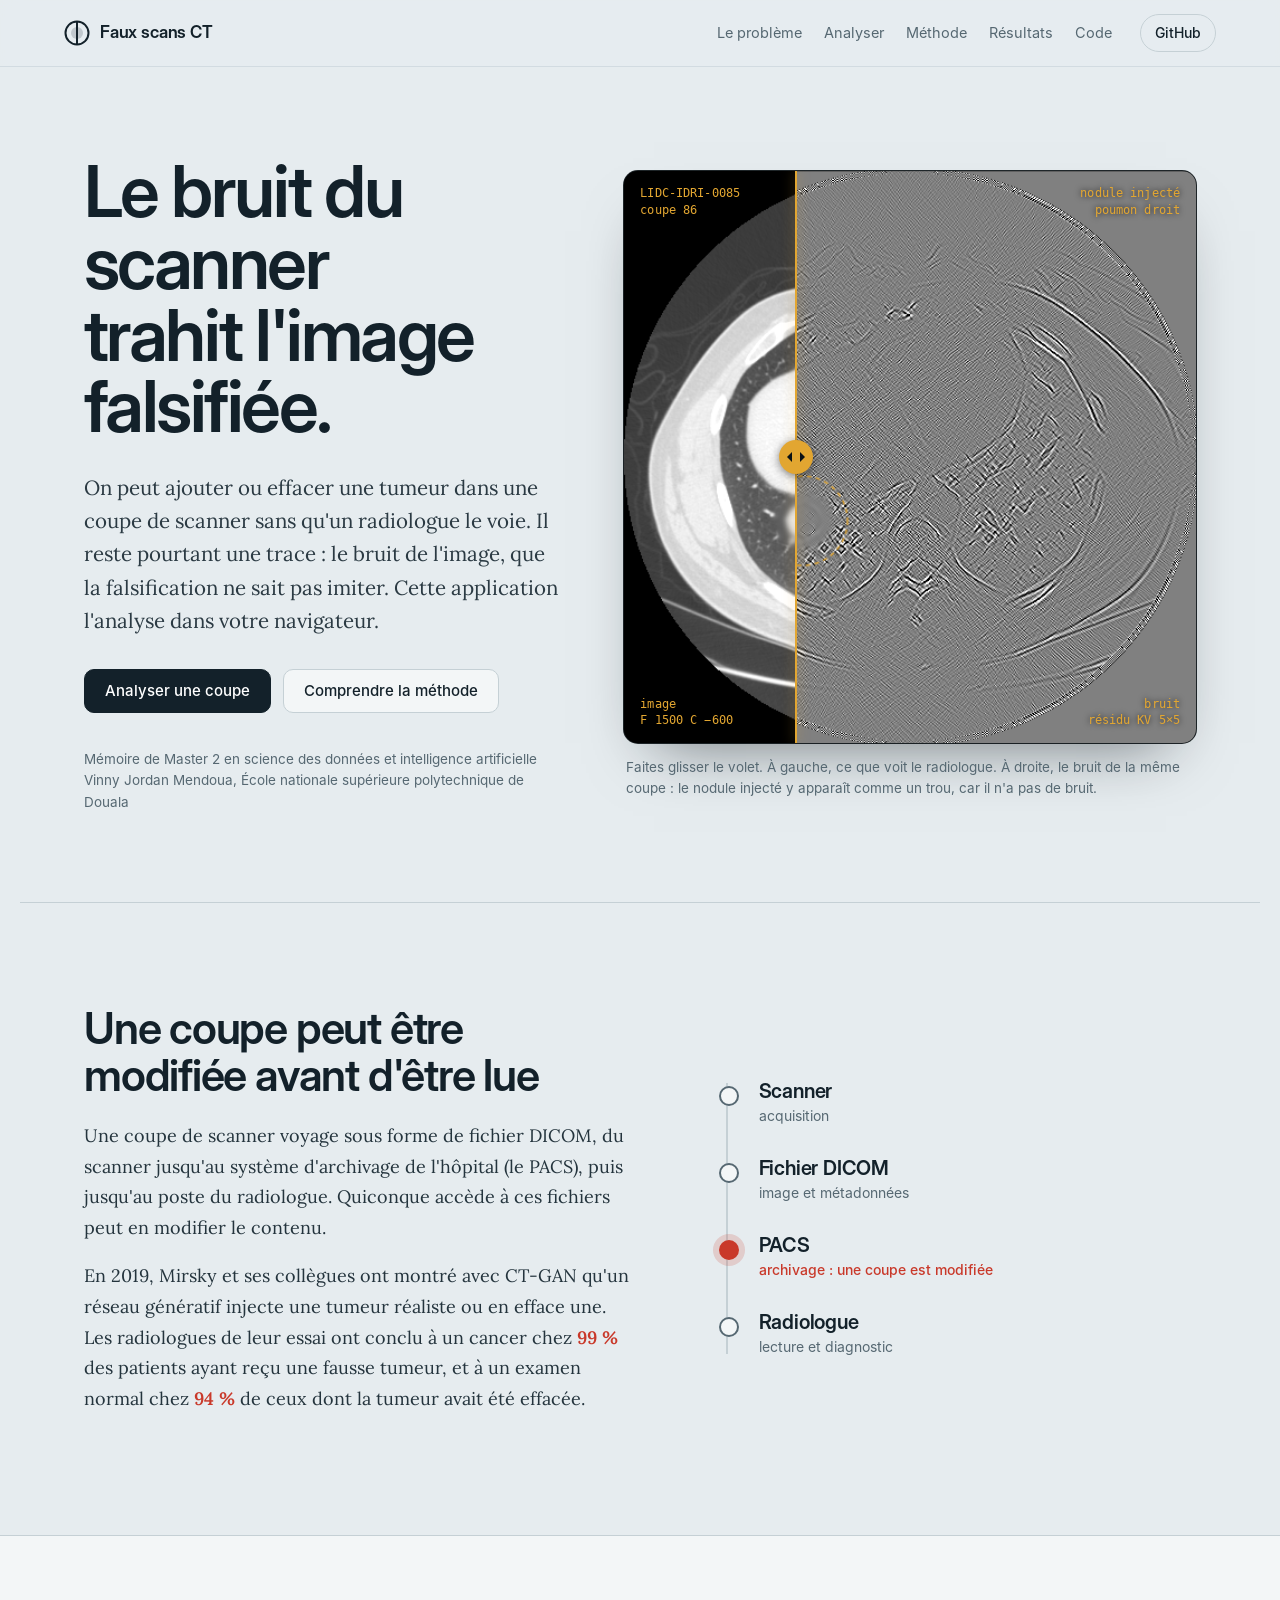
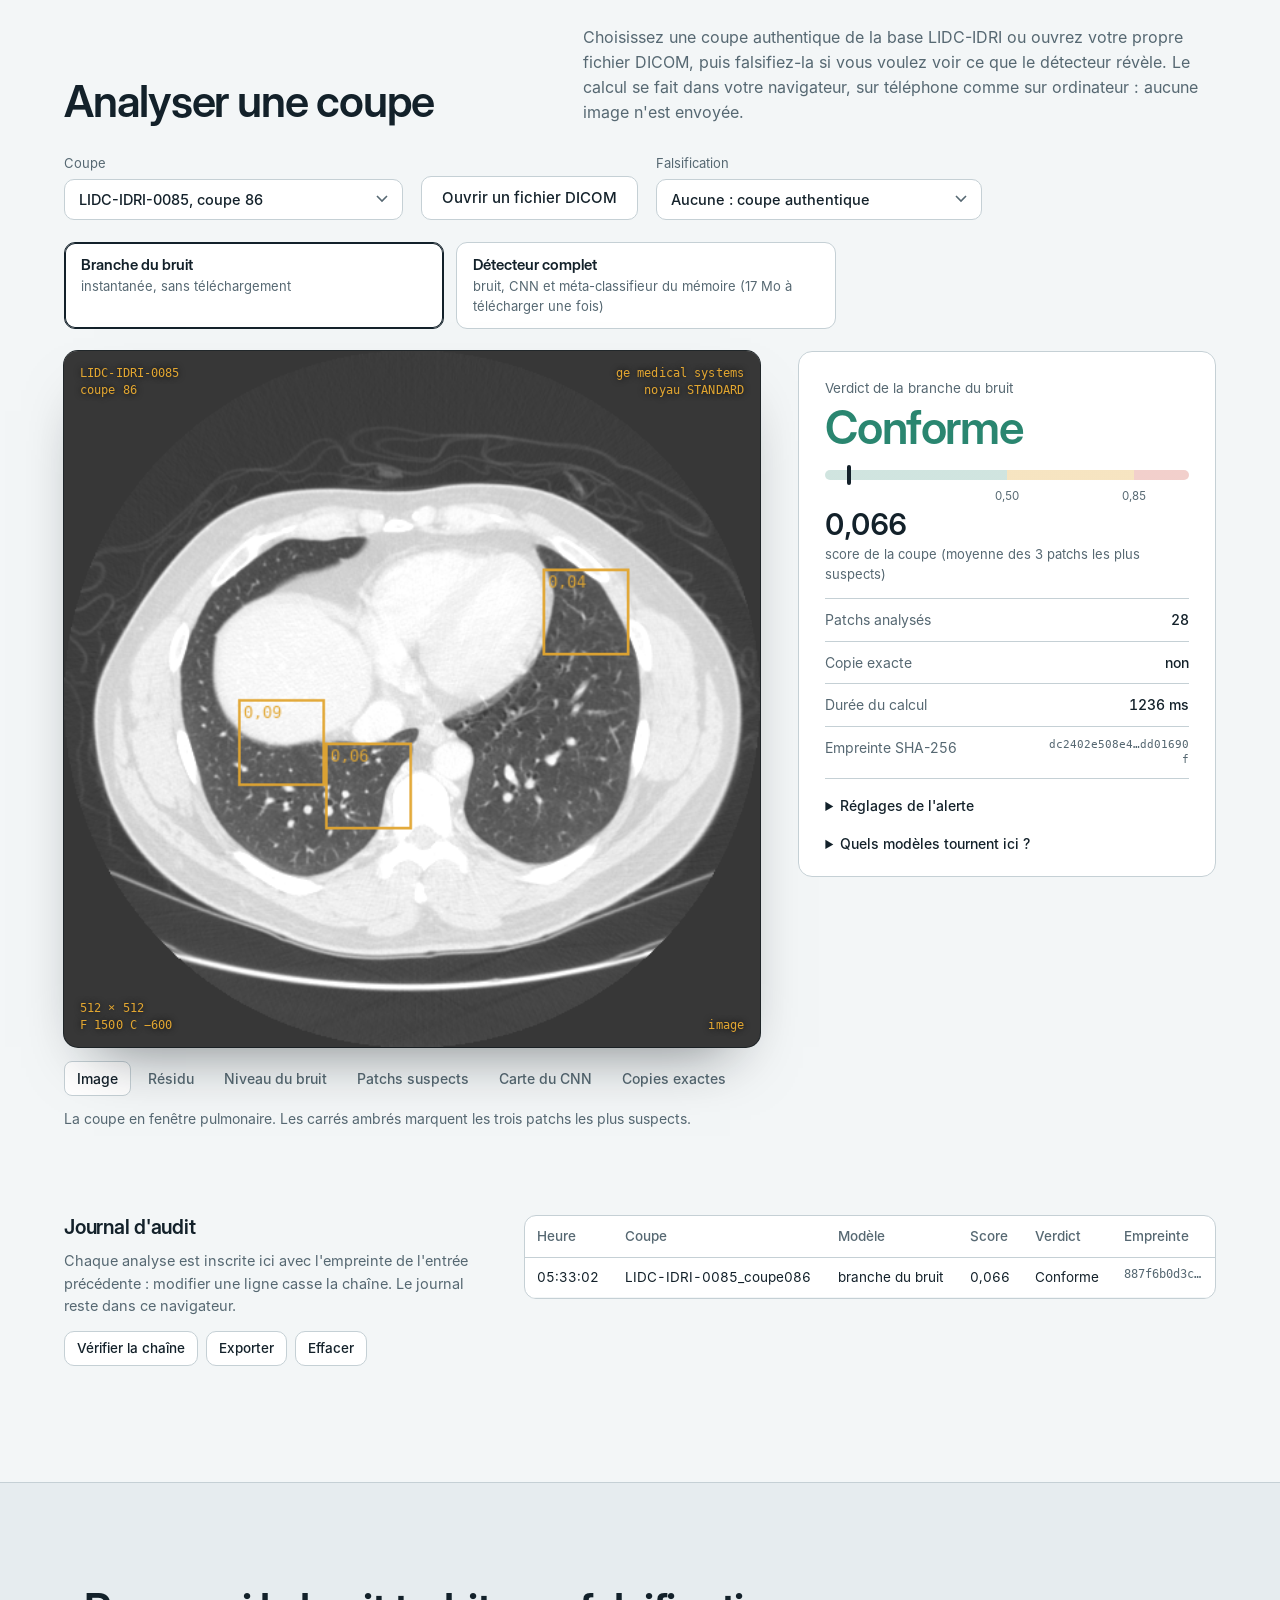
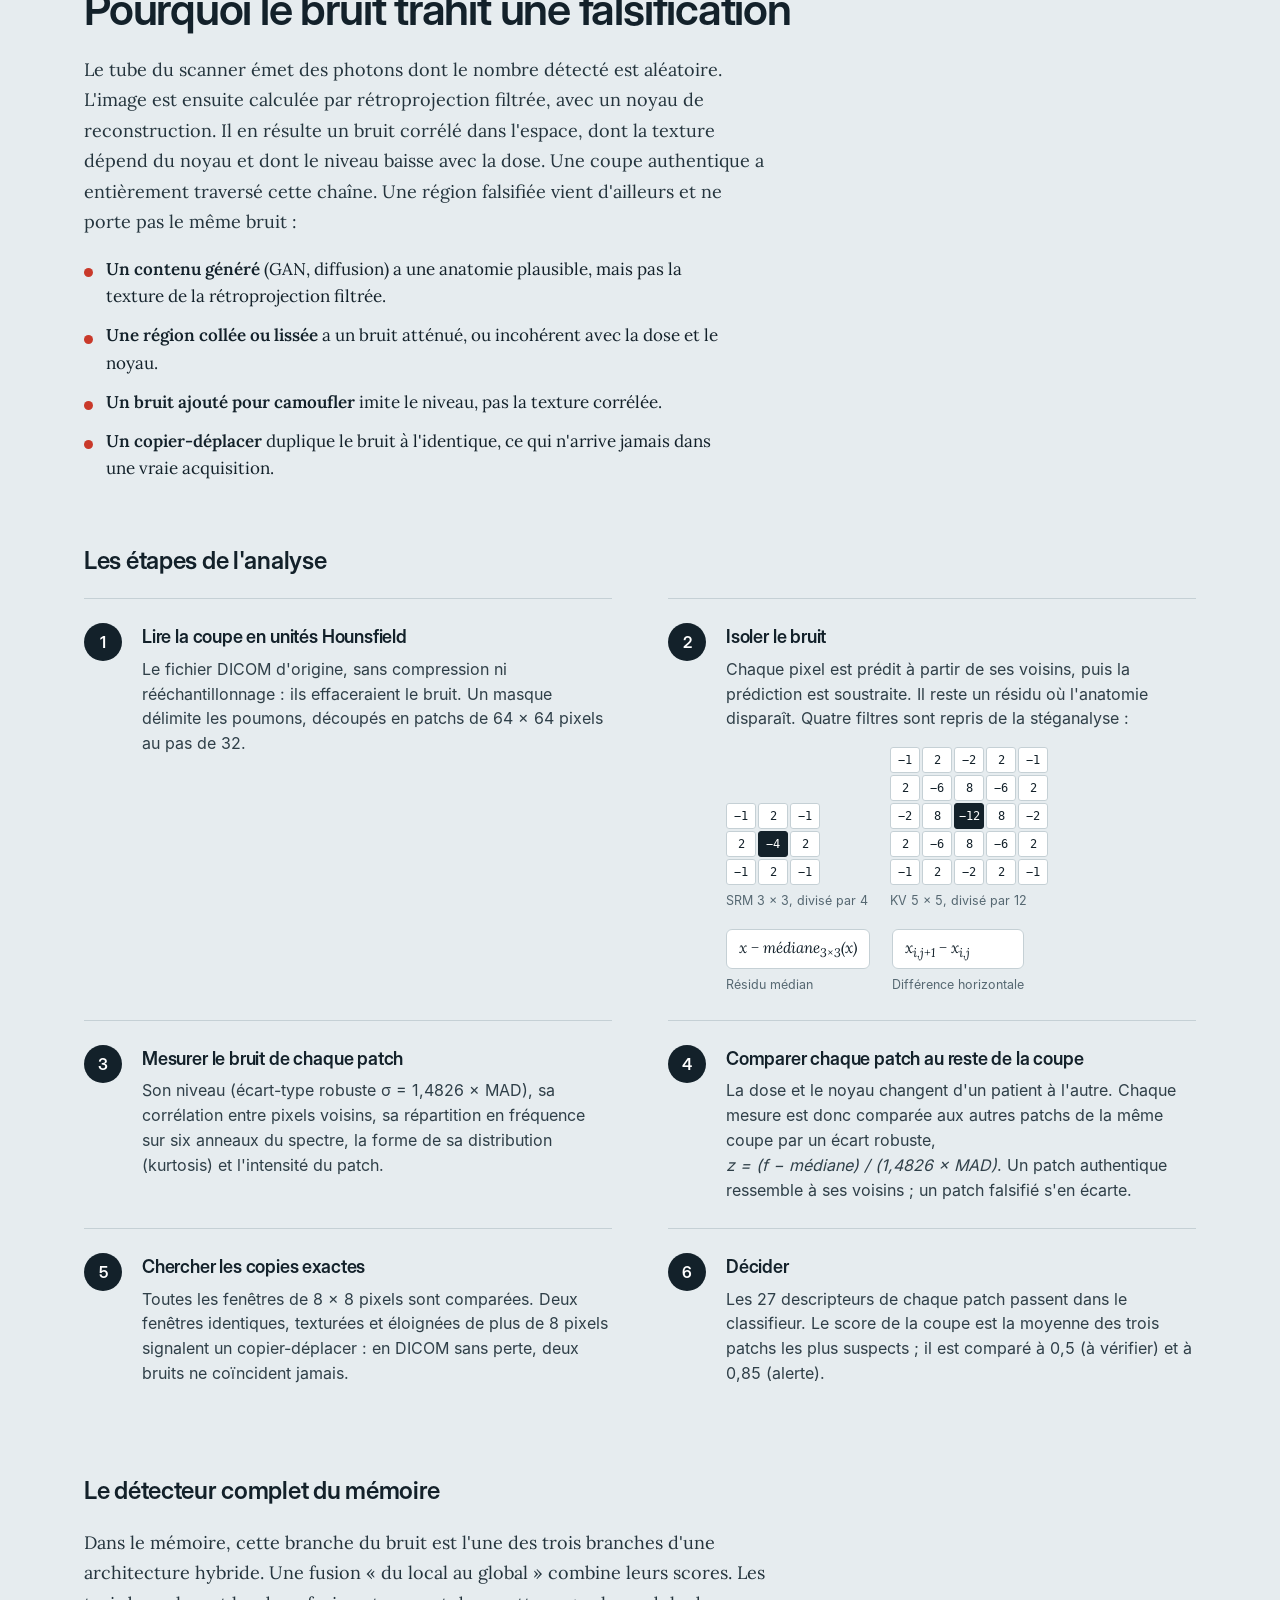
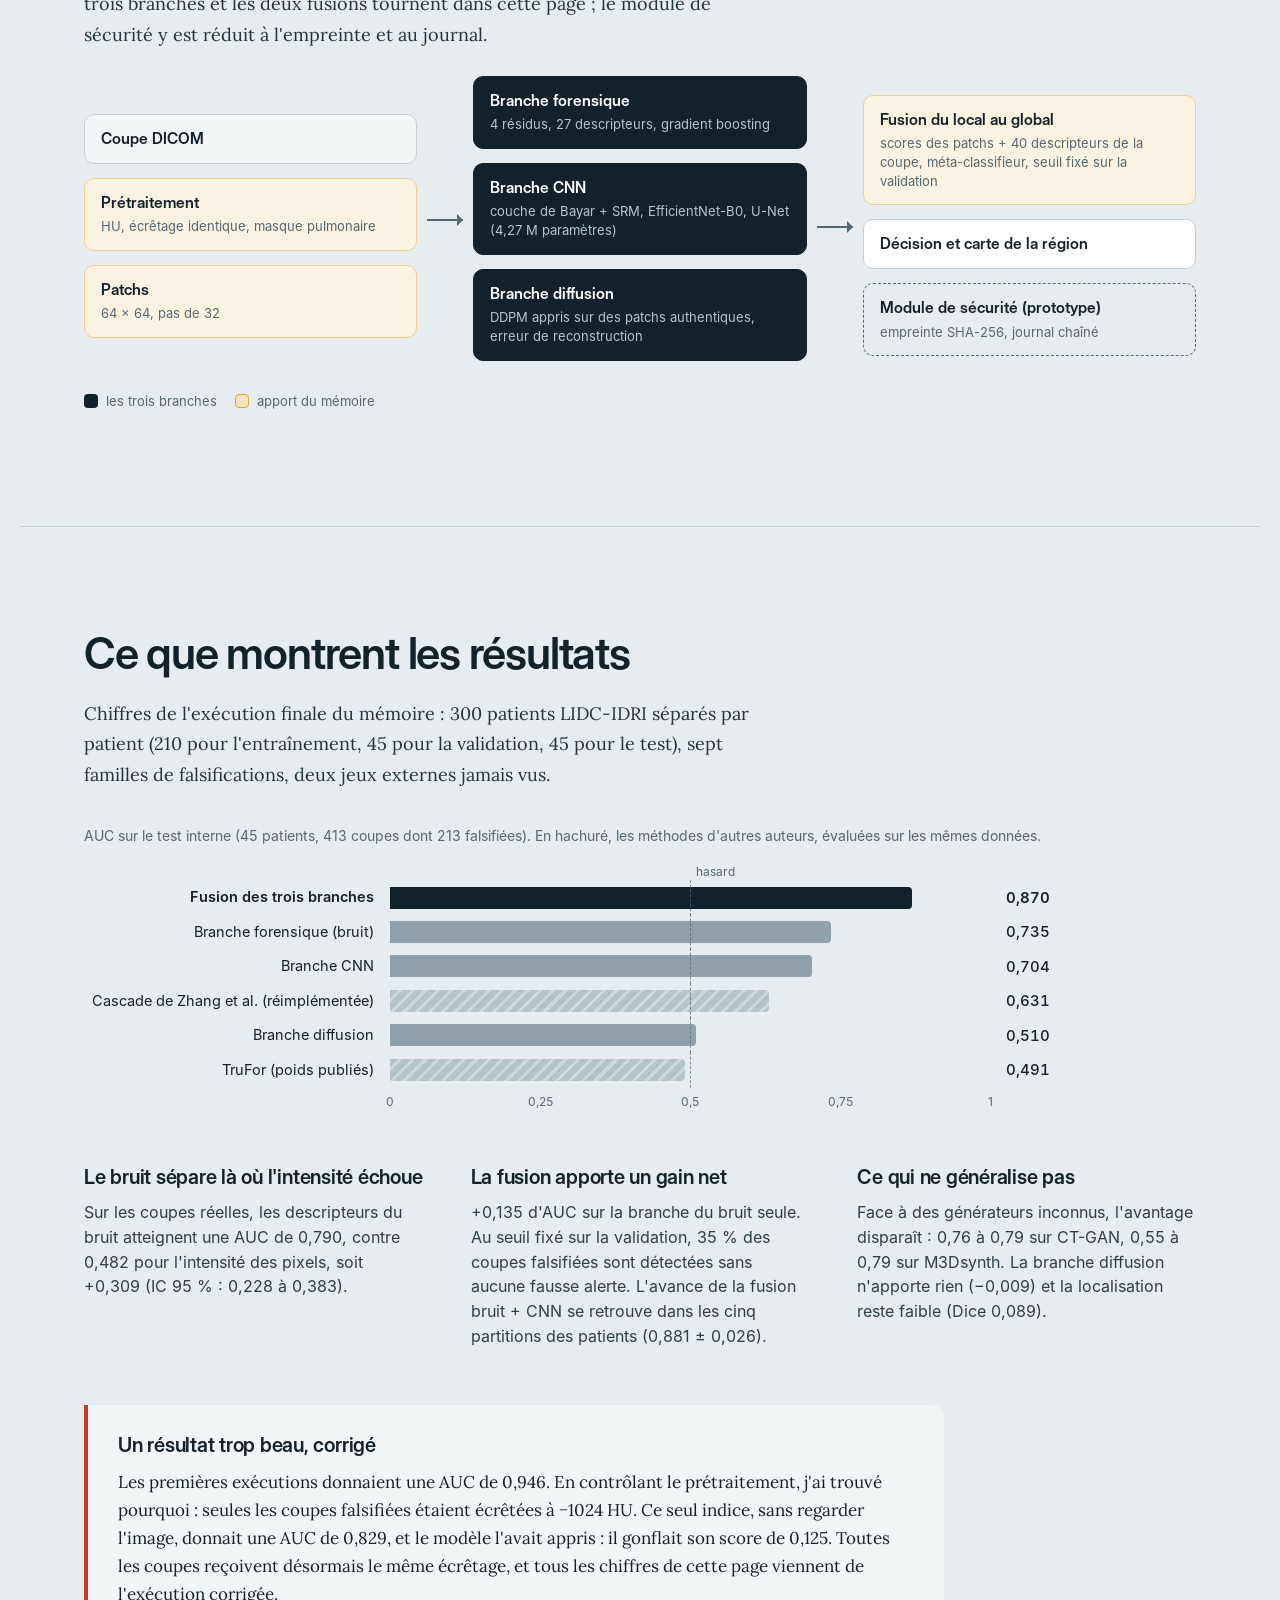
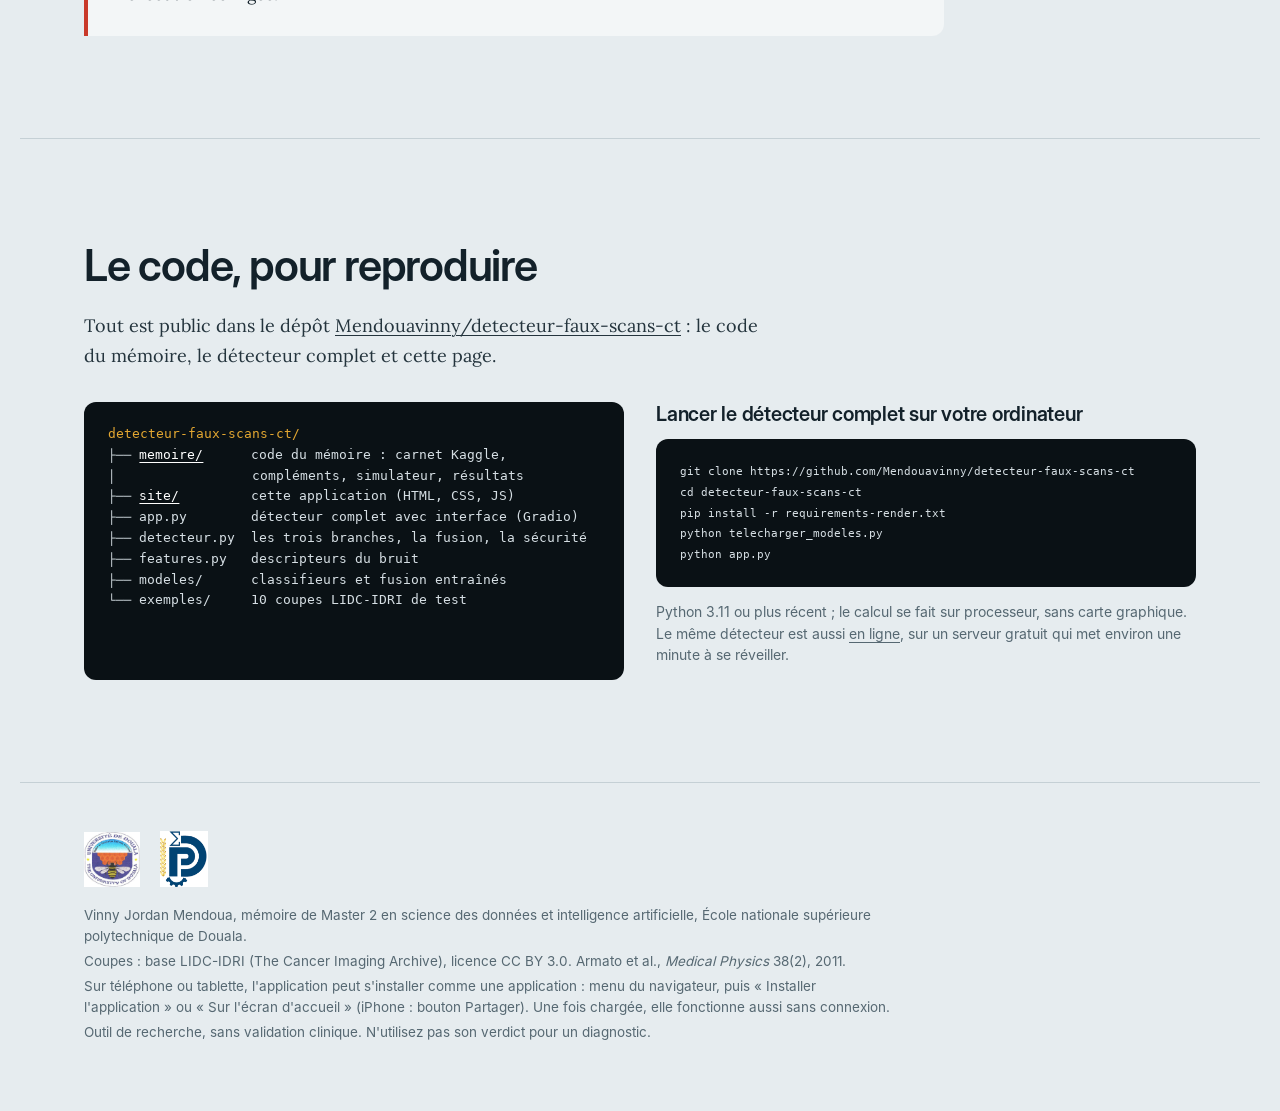
==== commit 4e72aa90: "Application web : modèles de l'exécution finale v7 (300 patients) - branche forensique, CNN, diffusi" ====
--- a/site/index.html
+++ b/site/index.html
@@ -112,8 +112,8 @@
 
   <div class="modele" role="radiogroup" aria-label="Modèle utilisé">
     <label class="mode"><input type="radio" name="mode" value="rapide" checked><span><b>Branche du bruit</b><small>instantanée, sans téléchargement</small></span></label>
-    <label class="mode"><input type="radio" name="mode" value="complet"><span><b>Détecteur complet</b><small>bruit, CNN et fusion, comme dans le mémoire (17 Mo à télécharger une fois)</small></span></label>
-    <label class="option-diffusion"><input type="checkbox" id="avec-diffusion"> Inclure aussi la branche diffusion <small>(environ une minute par coupe sur un ordinateur ordinaire, davantage sur téléphone ; son poids dans la fusion est presque nul, le score change de moins de 0,01)</small></label>
+    <label class="mode"><input type="radio" name="mode" value="complet"><span><b>Détecteur complet</b><small>bruit, CNN et méta-classifieur du mémoire (17 Mo à télécharger une fois)</small></span></label>
+    <label class="option-diffusion"><input type="checkbox" id="avec-diffusion"> Ajouter la branche diffusion <small>(fusion des trois branches ; environ une minute par coupe sur un ordinateur ordinaire, davantage sur téléphone ; dans le mémoire, elle n'apporte aucun gain mesurable)</small></label>
   </div>
 
   <div class="labo-grille">
@@ -170,9 +170,9 @@
       </details>
       <details class="note">
         <summary>Quels modèles tournent ici ?</summary>
-        <p><b>Branche du bruit</b> : 27 descripteurs par patch de 64 × 64 pixels, puis un classifieur de 213 arbres. Le code JavaScript reproduit exactement les probabilités du code Python.</p>
-        <p><b>Détecteur complet</b> : la même branche, plus le CNN (couche de Bayar, SRM, EfficientNet-B0 et U-Net) et, si vous le demandez, le DDPM de la branche diffusion, exécutés avec ONNX Runtime Web. Une fusion locale puis une fusion robuste donnent le score. Les réseaux (17 Mo chacun) sont téléchargés une fois depuis le dépôt de modèles du mémoire, vérifiés par empreinte SHA-256, puis gardés dans le navigateur. Sur les 10 coupes d'exemple, le score obtenu ici s'écarte de moins de 0,01 de celui du détecteur en Python.</p>
-        <p>Ces modèles viennent de l'exécution du carnet publiée avec l'application (120 patients LIDC-IDRI). C'est un outil de recherche, pas un dispositif médical : une alerte invite à vérifier, elle ne prouve rien.</p>
+        <p><b>Branche du bruit</b> : 27 descripteurs par patch de 64 × 64 pixels, puis un classifieur à gradient boosting de 300 arbres. Le code JavaScript reproduit l'arithmétique en simple précision de NumPy.</p>
+        <p><b>Détecteur complet</b> : la même branche, plus le CNN (couche de Bayar, SRM, EfficientNet-B0 et U-Net) et, si vous le demandez, le DDPM de la branche diffusion, exécutés avec ONNX Runtime Web. Une fusion locale combine les patchs, puis un méta-classifieur décide à partir des 40 descripteurs de la coupe et des scores des patchs. Les réseaux (17 Mo chacun) sont téléchargés une seule fois, puis gardés dans le navigateur.</p>
+        <p>Tous ces modèles sont ceux de l'exécution finale du mémoire (version 7 du carnet : 300 patients LIDC-IDRI, écrêtage identique de toutes les coupes). C'est un outil de recherche, pas un dispositif médical : une alerte invite à vérifier, elle ne prouve rien.</p>
       </details>
     </aside>
   </div>
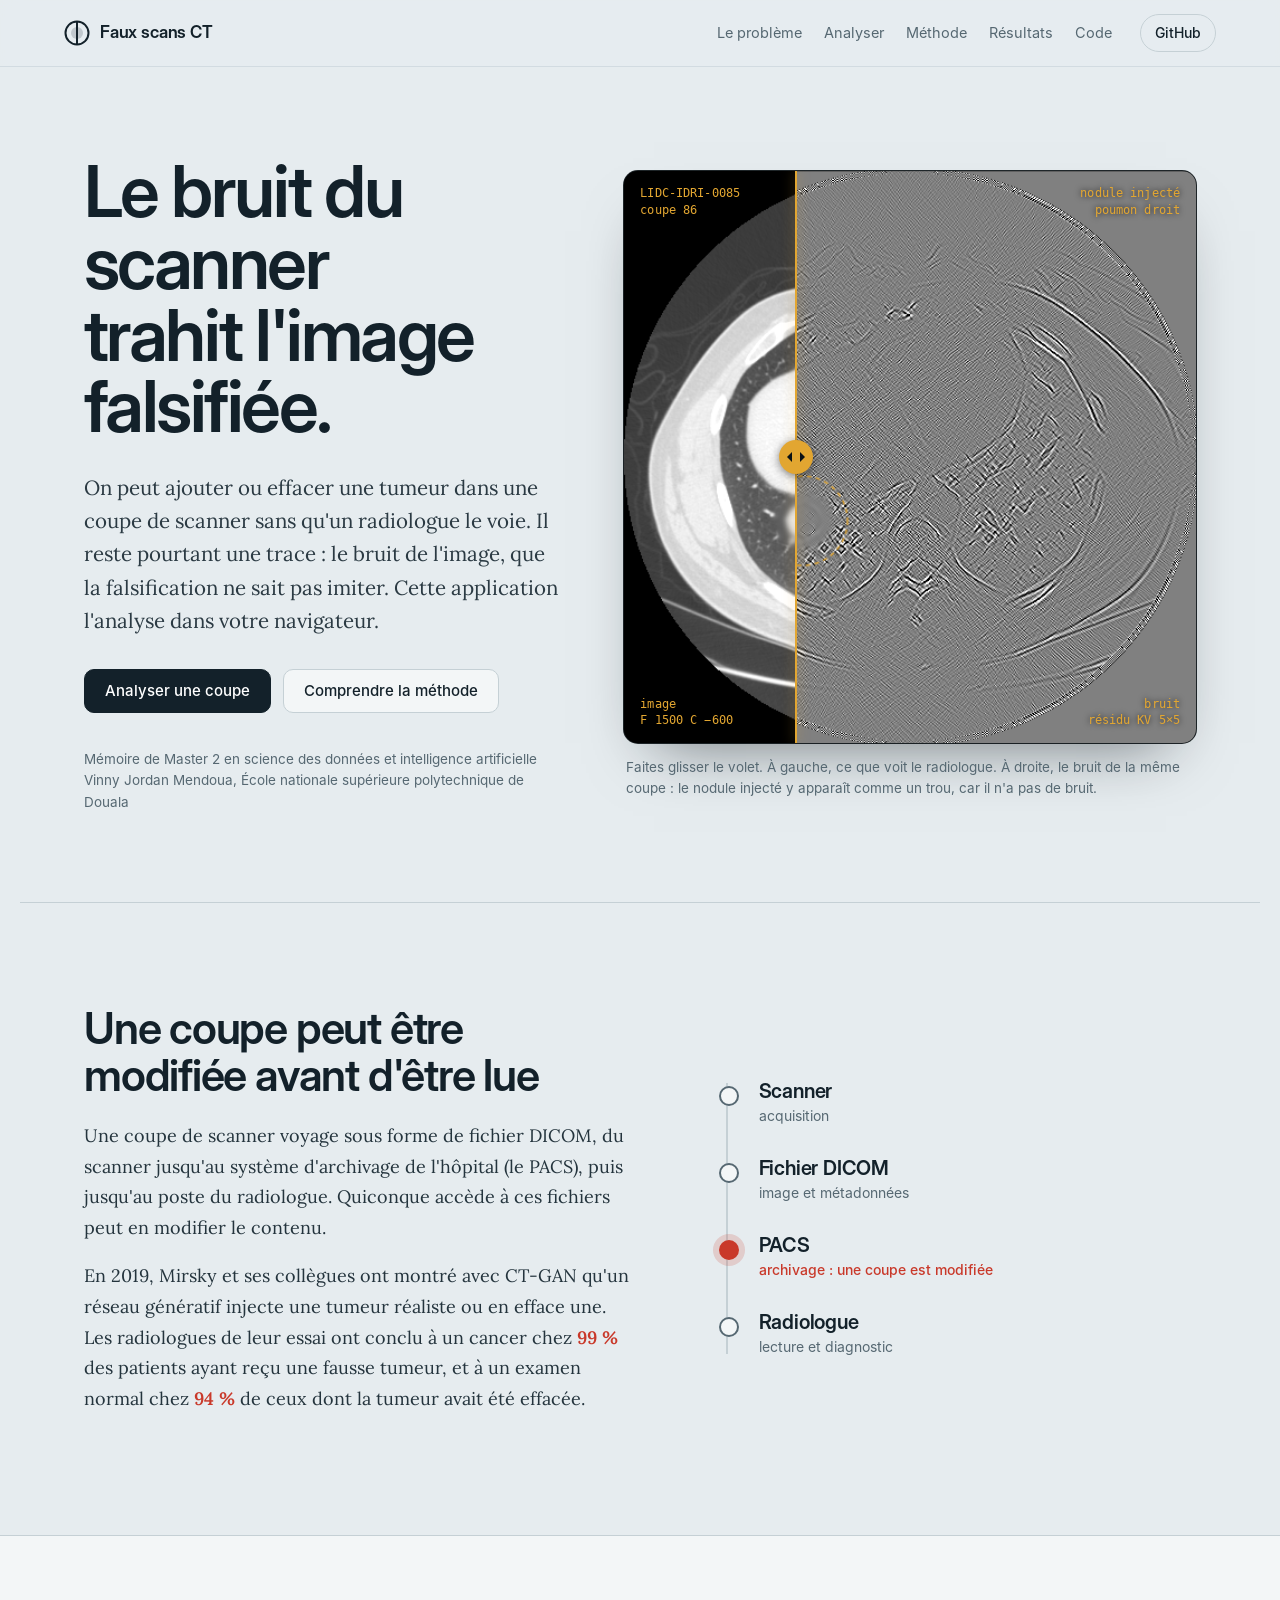
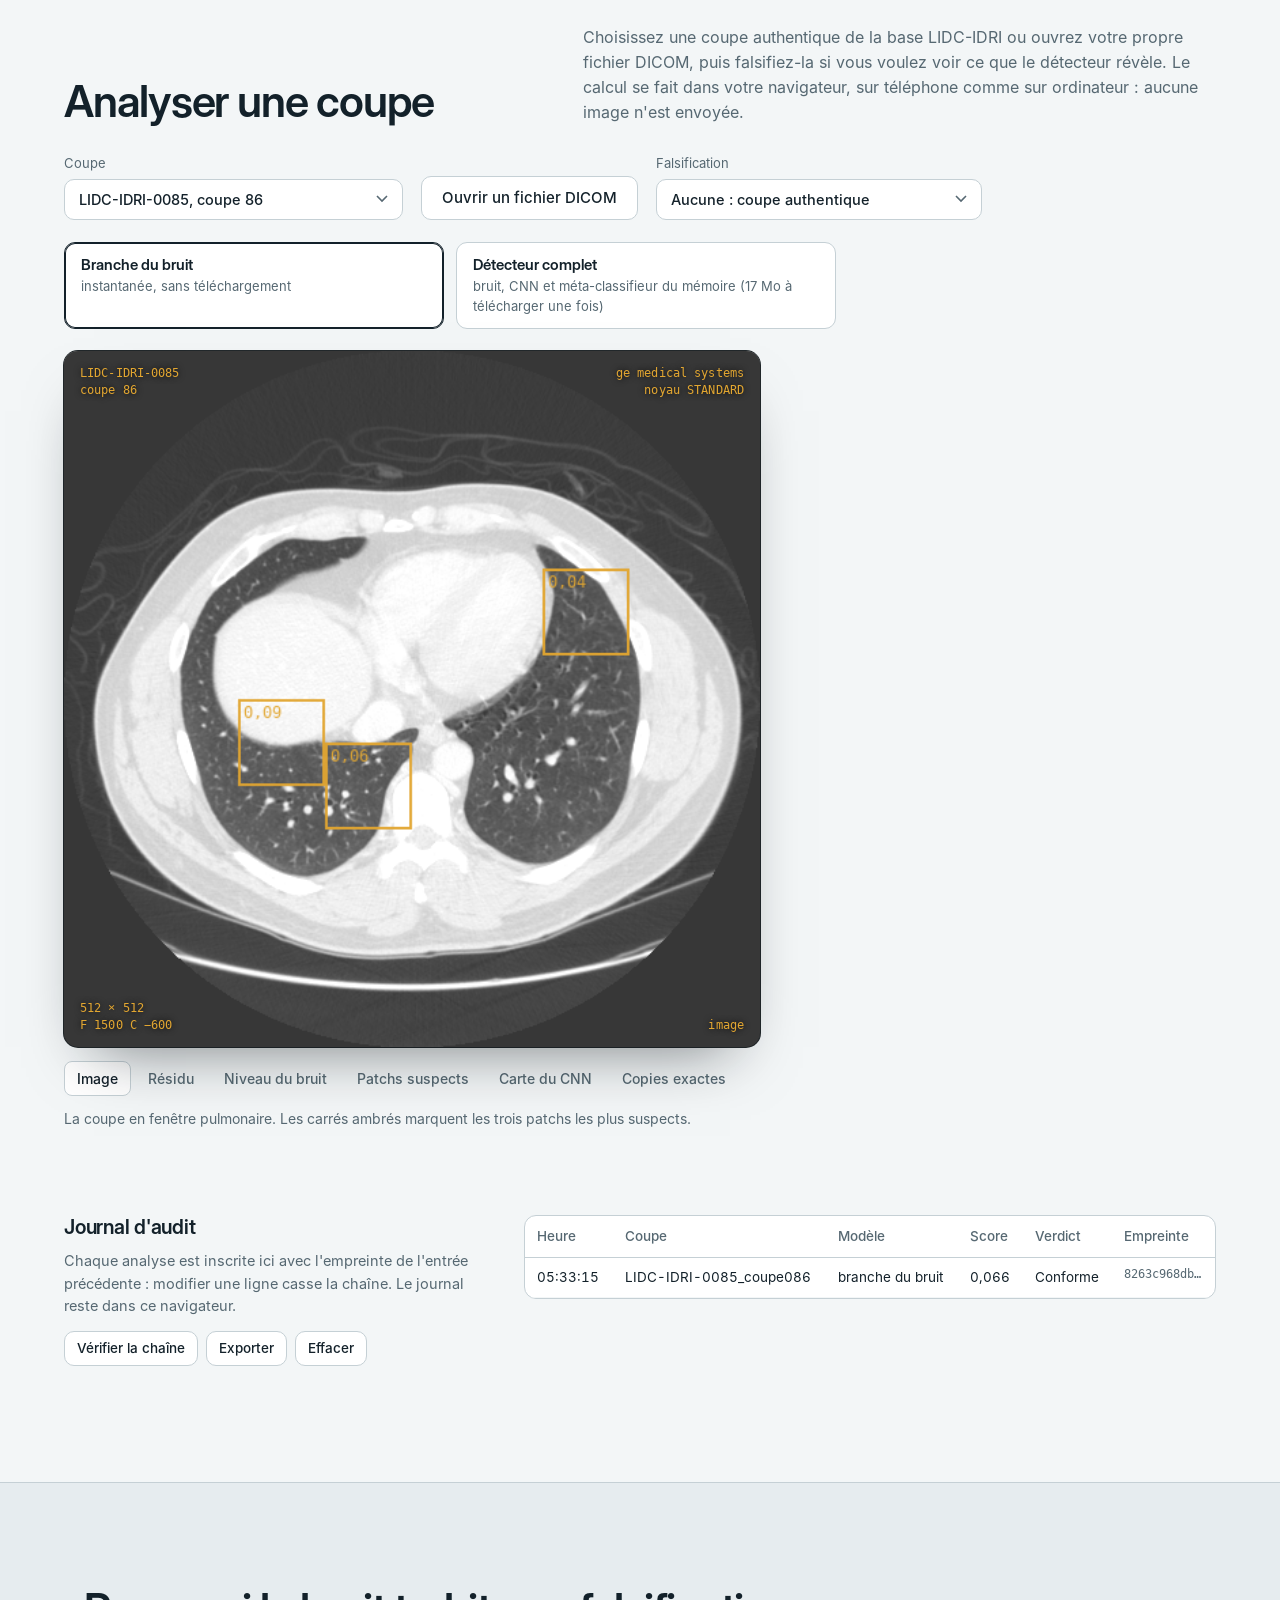
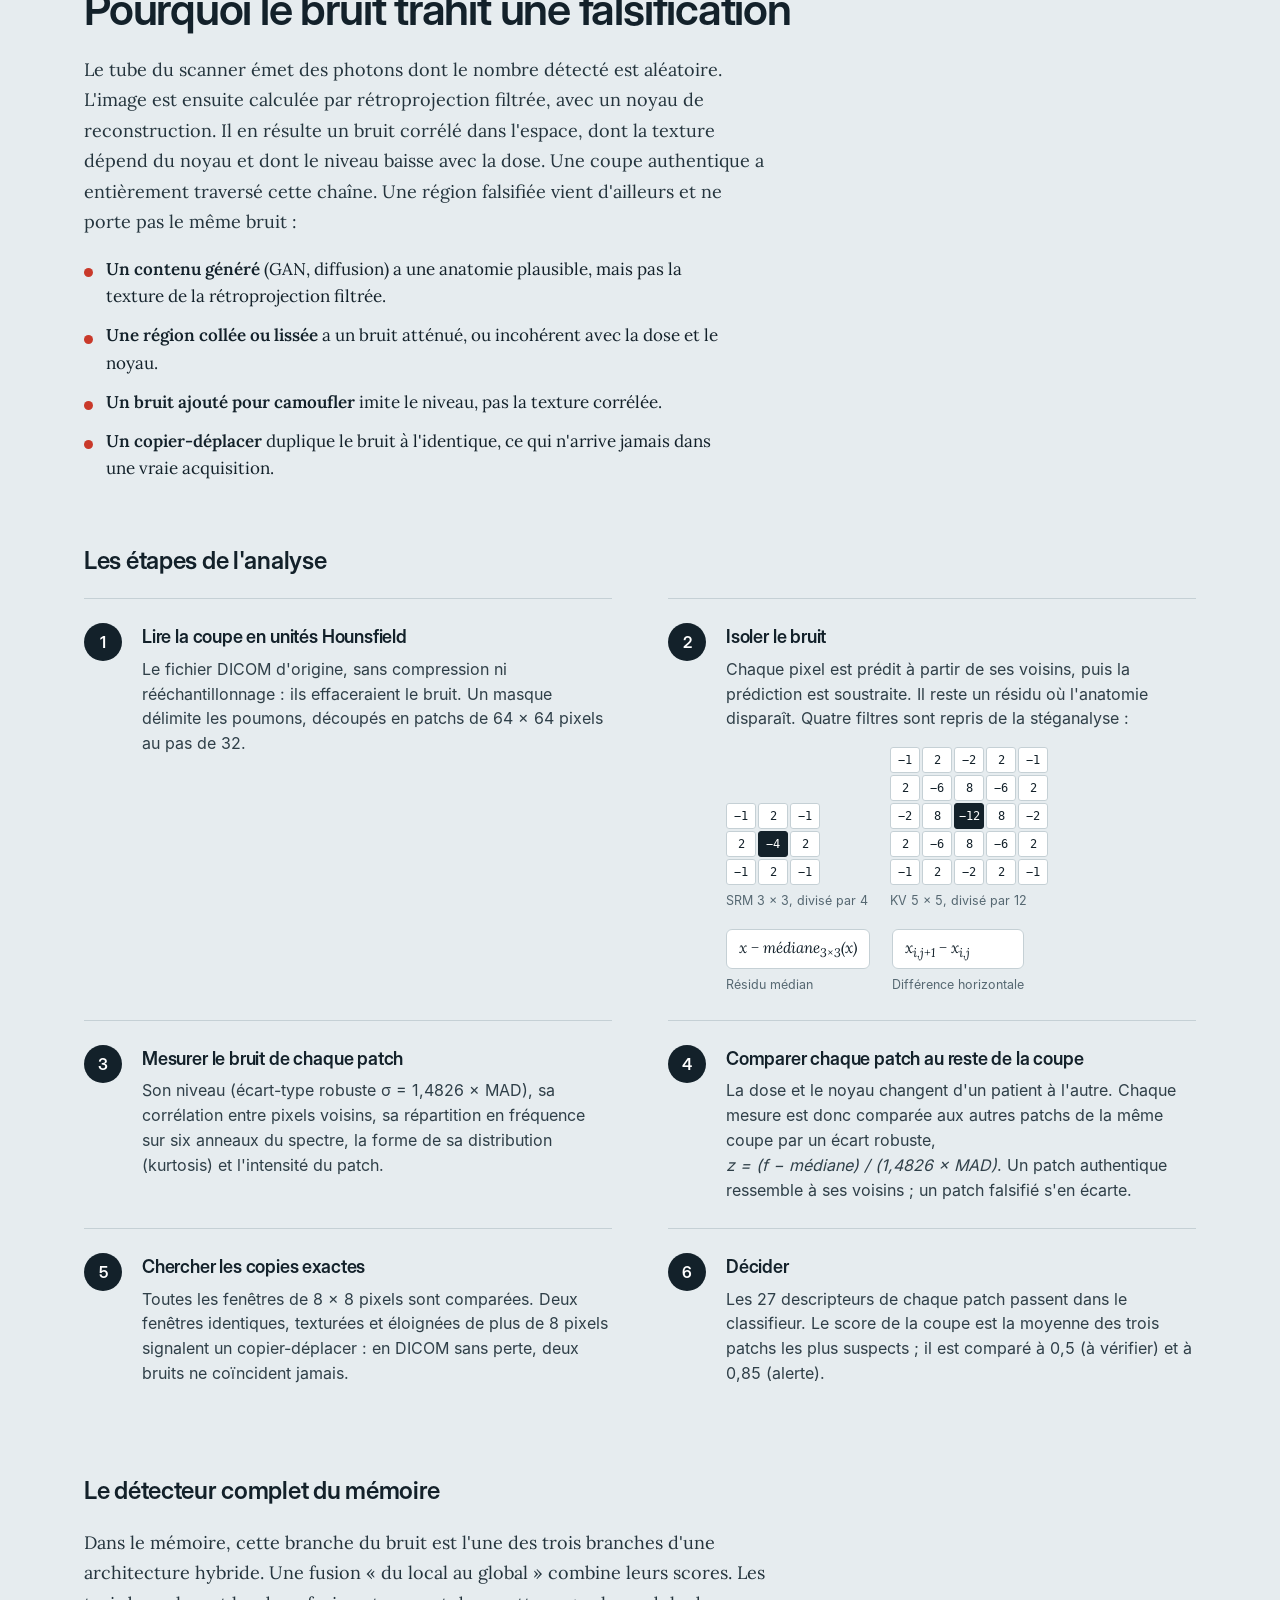
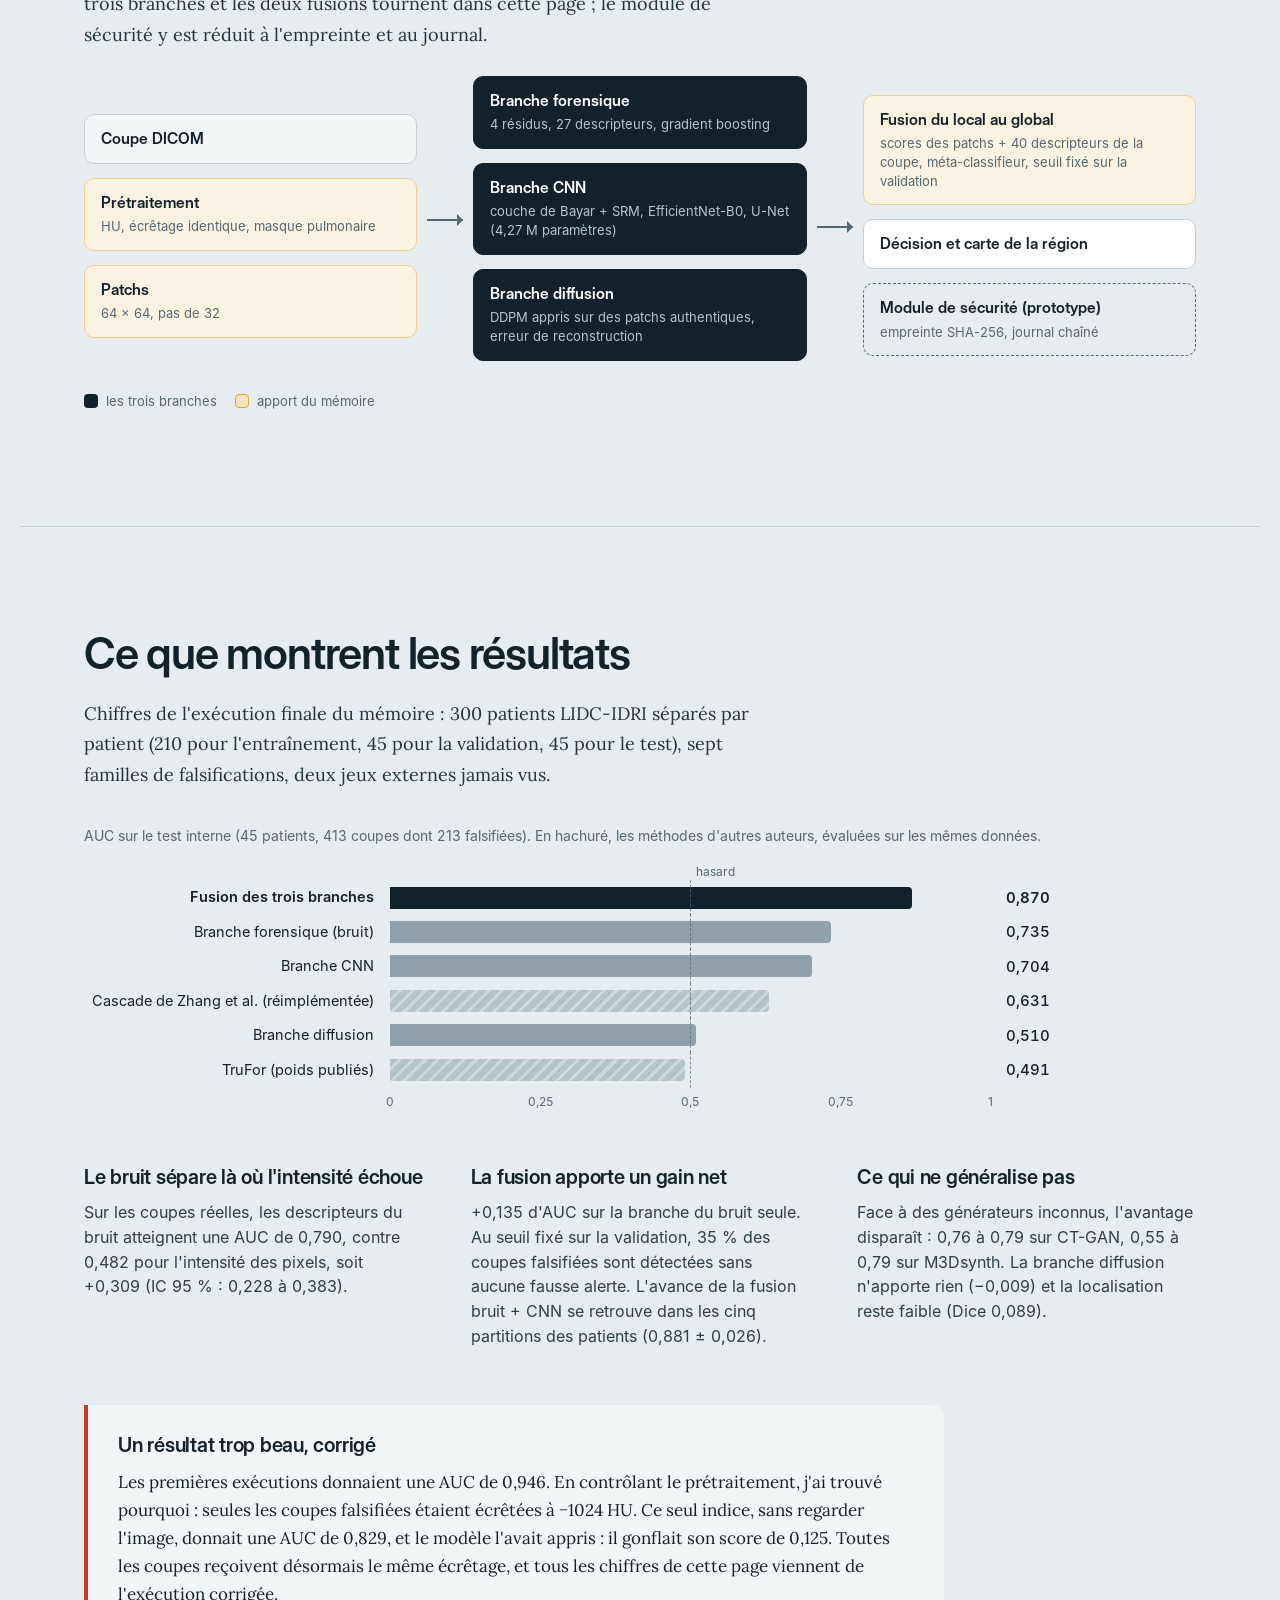
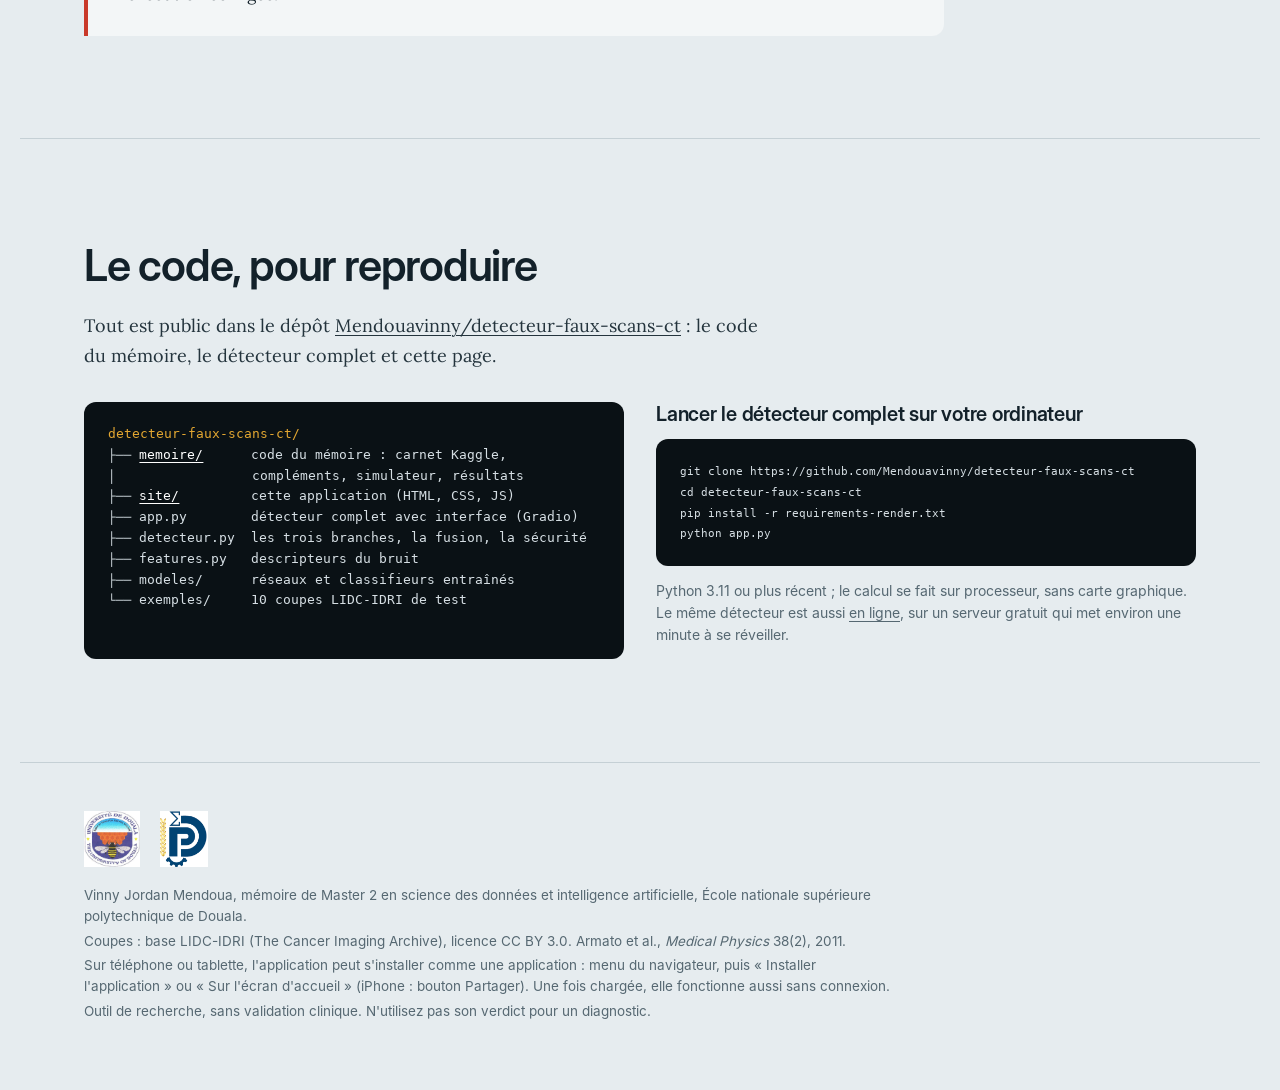
==== commit 6d078598: "Détecteur Python (Render) : modèles de l'exécution finale v7 (300 patients) - DetecteurV7 : arbres H" ====
--- a/site/index.html
+++ b/site/index.html
@@ -321,14 +321,13 @@
 ├── app.py        détecteur complet avec interface (Gradio)
 ├── detecteur.py  les trois branches, la fusion, la sécurité
 ├── features.py   descripteurs du bruit
-├── modeles/      classifieurs et fusion entraînés
+├── modeles/      réseaux et classifieurs entraînés
 └── exemples/     10 coupes LIDC-IDRI de test</pre>
     <div class="commandes">
       <h3>Lancer le détecteur complet sur votre ordinateur</h3>
       <pre><code>git clone https://github.com/Mendouavinny/detecteur-faux-scans-ct
 cd detecteur-faux-scans-ct
 pip install -r requirements-render.txt
-python telecharger_modeles.py
 python app.py</code></pre>
       <p>Python 3.11 ou plus récent ; le calcul se fait sur processeur, sans carte graphique. Le même détecteur est aussi <a href="https://detecteur-faux-scans-ct.onrender.com" rel="noopener">en ligne</a>, sur un serveur gratuit qui met environ une minute à se réveiller.</p>
     </div>
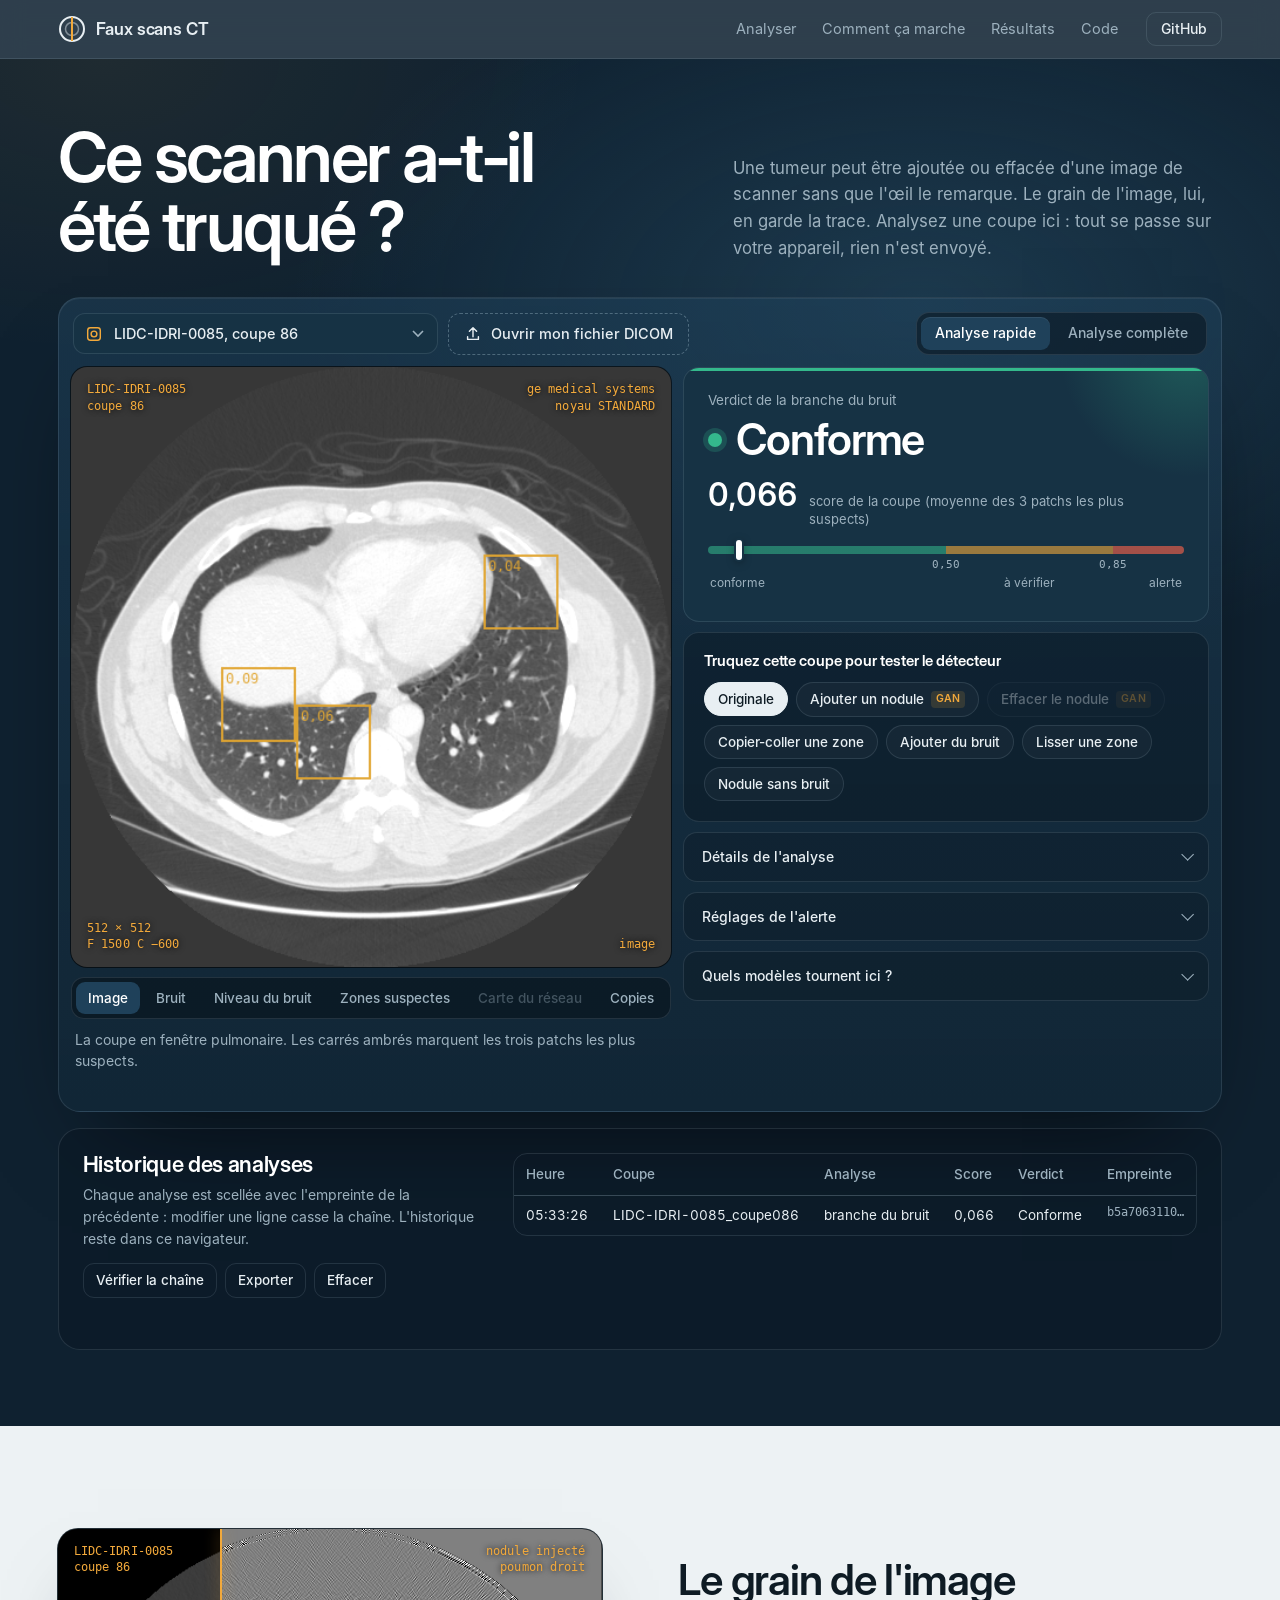
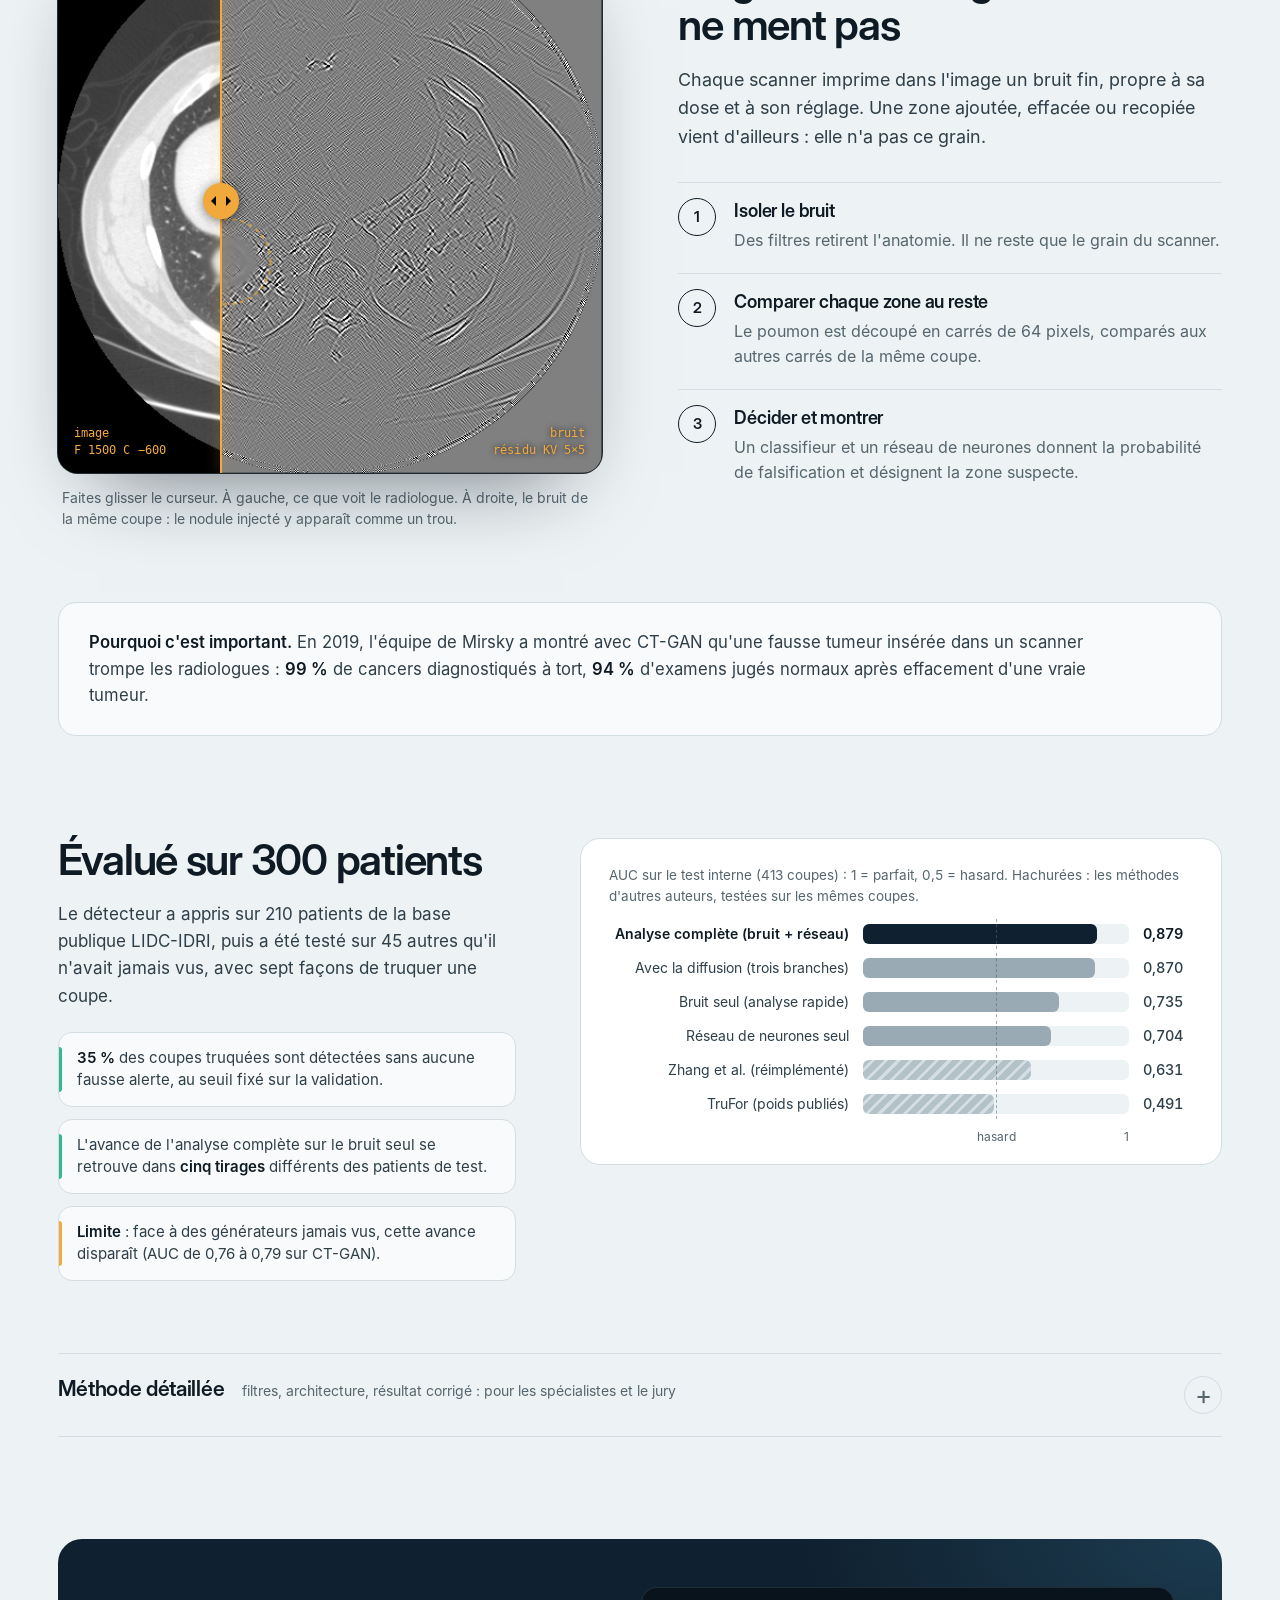
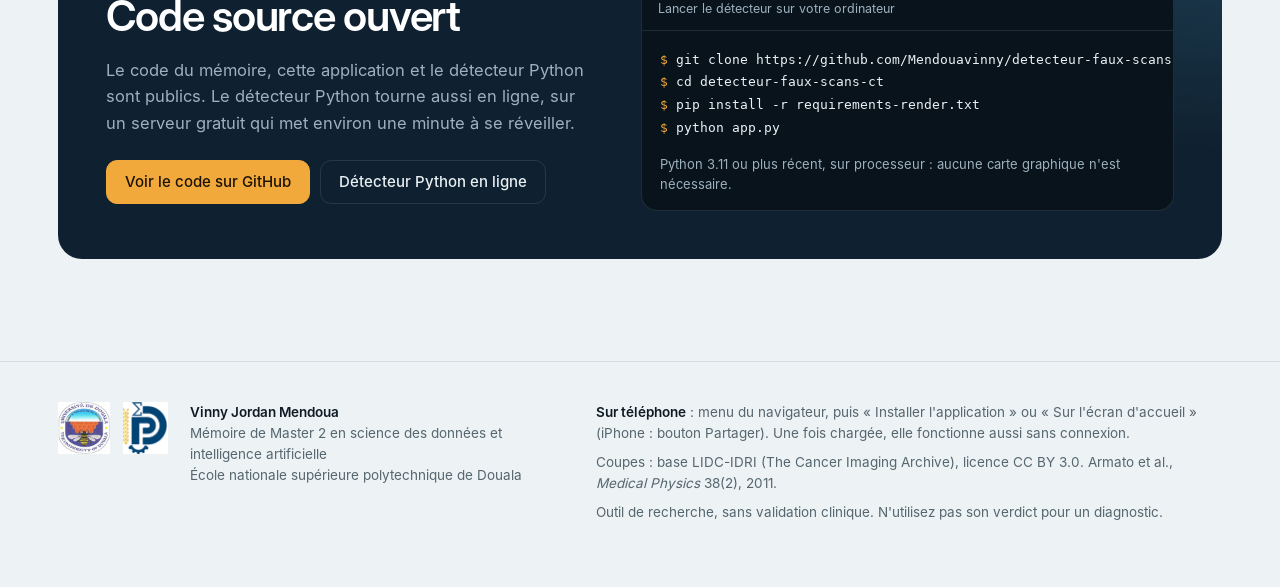
==== commit 2542e434: "Application web : nouveau design (console d'analyse en premier écran, textes courts) - la console d'" ====
--- a/site/index.html
+++ b/site/index.html
@@ -3,17 +3,19 @@
 <head>
 <meta charset="utf-8">
 <meta name="viewport" content="width=device-width, initial-scale=1">
-<title>Le bruit du scanner trahit l'image falsifiée — détection de faux scans CT</title>
-<meta name="description" content="Application du mémoire de Master de Vinny Jordan Mendoua (ENSPD, Université de Douala) : détecter et localiser les falsifications d'une coupe de scanner thoracique par l'analyse du bruit, directement dans le navigateur.">
-<meta name="theme-color" content="#E6ECEF">
+<title>Ce scanner a-t-il été truqué ? Détection de faux scans CT</title>
+<meta name="description" content="Détecter et localiser une falsification dans une coupe de scanner thoracique par l'analyse du bruit, directement dans le navigateur. Mémoire de Master de Vinny Jordan Mendoua (ENSPD, Université de Douala).">
+<meta name="theme-color" content="#0F2130">
 <link rel="icon" href="img/icone.svg" type="image/svg+xml">
 <link rel="manifest" href="manifest.webmanifest">
 <link rel="apple-touch-icon" href="img/icone-180.png">
 <meta name="apple-mobile-web-app-capable" content="yes">
 <meta name="mobile-web-app-capable" content="yes">
+<meta name="apple-mobile-web-app-status-bar-style" content="black-translucent">
 <meta name="apple-mobile-web-app-title" content="Faux scans CT">
 <link rel="preload" href="polices/InterDisplay-SemiBold.woff" as="font" type="font/woff" crossorigin>
 <link rel="preload" href="polices/Inter-Regular.woff" as="font" type="font/woff" crossorigin>
+<link rel="preload" href="polices/Inter-Medium.woff" as="font" type="font/woff" crossorigin>
 <link rel="stylesheet" href="css/style.css">
 <script type="module" src="js/app.js"></script>
 </head>
@@ -22,165 +24,137 @@
 
 <header class="barre">
   <a class="marque" href="#haut" aria-label="Accueil">
-    <svg width="26" height="26" viewBox="0 0 26 26" aria-hidden="true"><circle cx="13" cy="13" r="11.5" fill="none" stroke="currentColor" stroke-width="2"/><circle cx="13" cy="13" r="6" fill="currentColor" opacity=".18"/><path d="M13 1.5v23" stroke="currentColor" stroke-width="2"/></svg>
+    <svg width="28" height="28" viewBox="0 0 28 28" aria-hidden="true"><circle cx="14" cy="14" r="12" fill="none" stroke="currentColor" stroke-width="2"/><circle cx="14" cy="14" r="6.5" fill="none" stroke="currentColor" stroke-width="1.5" opacity=".45"/><path d="M14 2v24" stroke="#F2A93B" stroke-width="2"/></svg>
     <span>Faux scans CT</span>
   </a>
   <nav aria-label="Sections">
-    <a href="#probleme">Le problème</a>
     <a href="#analyser">Analyser</a>
-    <a href="#methode">Méthode</a>
+    <a href="#methode">Comment ça marche</a>
     <a href="#resultats">Résultats</a>
     <a href="#code">Code</a>
   </nav>
-  <button class="lien-github installer" id="installer" type="button" hidden>Installer l'application</button>
-  <a class="lien-github" href="https://github.com/Mendouavinny/detecteur-faux-scans-ct" rel="noopener">GitHub</a>
+  <button class="bouton-barre installer" id="installer" type="button" hidden>Installer</button>
+  <a class="bouton-barre" href="https://github.com/Mendouavinny/detecteur-faux-scans-ct" rel="noopener">GitHub</a>
 </header>
 
 <main id="haut">
 
-<!-- ============================================================ ACCUEIL -->
-<section class="accueil">
-  <div class="accueil-texte">
-    <h1>Le bruit du scanner trahit l'image falsifiée.</h1>
-    <p class="chapeau">On peut ajouter ou effacer une tumeur dans une coupe de scanner sans qu'un radiologue le voie. Il reste pourtant une trace : le bruit de l'image, que la falsification ne sait pas imiter. Cette application l'analyse dans votre navigateur.</p>
-    <div class="actions">
-      <a class="bouton principal" href="#analyser">Analyser une coupe</a>
-      <a class="bouton" href="#methode">Comprendre la méthode</a>
-    </div>
-    <p class="auteur">Mémoire de Master 2 en science des données et intelligence artificielle<br>Vinny Jordan Mendoua, École nationale supérieure polytechnique de Douala</p>
-  </div>
-
-  <figure class="film film-accueil" id="film-accueil">
-    <div class="volet">
-      <canvas id="accueil-image" width="512" height="512" aria-hidden="true"></canvas>
-      <canvas id="accueil-bruit" width="512" height="512" aria-hidden="true"></canvas>
-      <div class="volet-trait" aria-hidden="true"><span></span></div>
-      <input type="range" min="0" max="100" value="100" id="accueil-curseur" aria-label="Position du volet entre l'image et son bruit">
-      <div class="annot hg">LIDC-IDRI-0085<br>coupe 86</div>
-      <div class="annot hd">nodule injecté<br>poumon droit</div>
-      <div class="annot bg">image<br>F 1500 C −600</div>
-      <div class="annot bd">bruit<br>résidu KV 5×5</div>
-    </div>
-    <figcaption>Faites glisser le volet. À gauche, ce que voit le radiologue. À droite, le bruit de la même coupe : le nodule injecté y apparaît comme un trou, car il n'a pas de bruit.</figcaption>
-  </figure>
-</section>
-
-<!-- ============================================================ PROBLÈME -->
-<section class="bloc probleme" id="probleme">
-  <div class="colonne">
-    <h2>Une coupe peut être modifiée avant d'être lue</h2>
-    <p class="prose">Une coupe de scanner voyage sous forme de fichier DICOM, du scanner jusqu'au système d'archivage de l'hôpital (le PACS), puis jusqu'au poste du radiologue. Quiconque accède à ces fichiers peut en modifier le contenu.</p>
-    <p class="prose">En 2019, Mirsky et ses collègues ont montré avec CT-GAN qu'un réseau génératif injecte une tumeur réaliste ou en efface une. Les radiologues de leur essai ont conclu à un cancer chez <strong>99 %</strong> des patients ayant reçu une fausse tumeur, et à un examen normal chez <strong>94 %</strong> de ceux dont la tumeur avait été effacée.</p>
-  </div>
-  <ol class="chaine" aria-label="Parcours d'une coupe">
-    <li><span>Scanner</span><small>acquisition</small></li>
-    <li><span>Fichier DICOM</span><small>image et métadonnées</small></li>
-    <li class="rompu"><span>PACS</span><small>archivage : une coupe est modifiée</small></li>
-    <li><span>Radiologue</span><small>lecture et diagnostic</small></li>
-  </ol>
-</section>
-
-<!-- ============================================================ LABORATOIRE -->
-<section class="labo" id="analyser" aria-labelledby="titre-labo">
-  <div class="labo-tete">
-    <h2 id="titre-labo">Analyser une coupe</h2>
-    <p>Choisissez une coupe authentique de la base LIDC-IDRI ou ouvrez votre propre fichier DICOM, puis falsifiez-la si vous voulez voir ce que le détecteur révèle. Le calcul se fait dans votre navigateur, sur téléphone comme sur ordinateur : aucune image n'est envoyée.</p>
-  </div>
-
-  <div class="outils">
-    <label class="champ">
-      <span>Coupe</span>
-      <select id="choix-exemple"></select>
-    </label>
-    <label class="bouton fichier">
-      <input type="file" id="fichier" accept=".dcm,.dicom,application/dicom,application/octet-stream,*/*">
-      Ouvrir un fichier DICOM
-    </label>
-    <label class="champ">
-      <span>Falsification</span>
-      <select id="choix-attaque">
-        <option value="aucune">Aucune : coupe authentique</option>
-        <option value="gan">Nodule injecté par le GAN du mémoire</option>
-        <option value="suppression">Nodule effacé par le GAN du mémoire</option>
-        <option value="copie">Copier-déplacer</option>
-        <option value="bruit">Bruit ajouté</option>
-        <option value="lissage">Retouche par lissage</option>
-        <option value="nodule">Nodule synthétique sans bruit</option>
-      </select>
-    </label>
-  </div>
-
-  <div class="modele" role="radiogroup" aria-label="Modèle utilisé">
-    <label class="mode"><input type="radio" name="mode" value="rapide" checked><span><b>Branche du bruit</b><small>instantanée, sans téléchargement</small></span></label>
-    <label class="mode"><input type="radio" name="mode" value="complet"><span><b>Détecteur complet</b><small>bruit, CNN et méta-classifieur du mémoire (17 Mo à télécharger une fois)</small></span></label>
-    <label class="option-diffusion"><input type="checkbox" id="avec-diffusion"> Ajouter la branche diffusion <small>(fusion des trois branches ; environ une minute par coupe sur un ordinateur ordinaire, davantage sur téléphone ; dans le mémoire, elle n'apporte aucun gain mesurable)</small></label>
-  </div>
-
-  <div class="labo-grille">
-    <div class="poste">
-      <div class="film film-labo" id="film-labo" tabindex="0" aria-describedby="aide-film">
-        <canvas id="labo-canvas" width="512" height="512" role="img" aria-label="Coupe analysée"></canvas>
-        <div class="annot hg" id="annot-hg"></div>
-        <div class="annot hd" id="annot-hd"></div>
-        <div class="annot bg" id="annot-bg"></div>
-        <div class="annot bd" id="annot-bd"></div>
-        <div class="depot" id="depot" hidden>Déposez le fichier DICOM ici</div>
-        <div class="calcul" id="calcul" hidden><span></span></div>
-      </div>
-      <div class="couches" role="tablist" aria-label="Couche affichée">
-        <button role="tab" data-couche="image" aria-selected="true">Image</button>
-        <button role="tab" data-couche="residu" aria-selected="false">Résidu</button>
-        <button role="tab" data-couche="bruit" aria-selected="false">Niveau du bruit</button>
-        <button role="tab" data-couche="proba" aria-selected="false">Patchs suspects</button>
-        <button role="tab" data-couche="cnn" aria-selected="false" disabled>Carte du CNN</button>
-        <button role="tab" data-couche="copie" aria-selected="false">Copies exactes</button>
-      </div>
-      <p class="aide" id="aide-film"></p>
-      <div class="legende" id="legende"></div>
-    </div>
-
-    <aside class="verdict" aria-live="polite">
-      <p class="verdict-etiquette" id="verdict-etiquette">Verdict de la branche du bruit</p>
-      <p class="verdict-mot" id="verdict-mot">—</p>
-      <div class="jauge" aria-hidden="true">
-        <div class="jauge-piste" id="jauge-piste"><div class="jauge-valeur" id="jauge-valeur"></div><div class="jauge-avant" id="jauge-avant" hidden></div></div>
-        <div class="jauge-seuils"><span id="seuil1" style="left:50%">0,5</span><span id="seuil2" style="left:85%">0,85</span></div>
-      </div>
-      <p class="verdict-score"><span id="score">—</span> <small id="score-def">score de la coupe (moyenne des 3 patchs les plus suspects)</small></p>
-      <div class="progression" id="progression" hidden>
-        <p id="progression-texte">Préparation…</p>
-        <progress id="progression-barre" max="1" value="0"></progress>
-        <button class="lien-bouton" id="annuler" type="button">Revenir à la branche du bruit</button>
-      </div>
-      <p class="comparaison" id="comparaison" hidden></p>
-      <dl class="mesures branches" id="branches" hidden></dl>
-      <dl class="mesures">
-        <div><dt>Patchs analysés</dt><dd id="m-patchs">—</dd></div>
-        <div><dt>Copie exacte</dt><dd id="m-copie">—</dd></div>
-        <div><dt>Durée du calcul</dt><dd id="m-duree">—</dd></div>
-        <div><dt>Empreinte SHA-256</dt><dd id="m-sha" class="sha">—</dd></div>
-      </dl>
-      <details class="note">
-        <summary>Réglages de l'alerte</summary>
-        <label class="reglage">Au-dessus de <output id="v-tau1">0,50</output> : à vérifier
-          <input type="range" id="tau1" min="0.05" max="0.95" step="0.01" value="0.5"></label>
-        <label class="reglage">Au-dessus de <output id="v-tau2">0,85</output> : alerte
-          <input type="range" id="tau2" min="0.1" max="0.99" step="0.01" value="0.85"></label>
-        <p>0,5 est le seuil de décision du mémoire ; 0,85 correspond au 95ᵉ centile des coupes authentiques de validation. Aucun de ces seuils n'est calibré cliniquement.</p>
-      </details>
-      <details class="note">
-        <summary>Quels modèles tournent ici ?</summary>
-        <p><b>Branche du bruit</b> : 27 descripteurs par patch de 64 × 64 pixels, puis un classifieur à gradient boosting de 300 arbres. Le code JavaScript reproduit l'arithmétique en simple précision de NumPy.</p>
-        <p><b>Détecteur complet</b> : la même branche, plus le CNN (couche de Bayar, SRM, EfficientNet-B0 et U-Net) et, si vous le demandez, le DDPM de la branche diffusion, exécutés avec ONNX Runtime Web. Une fusion locale combine les patchs, puis un méta-classifieur décide à partir des 40 descripteurs de la coupe et des scores des patchs. Les réseaux (17 Mo chacun) sont téléchargés une seule fois, puis gardés dans le navigateur.</p>
-        <p>Tous ces modèles sont ceux de l'exécution finale du mémoire (version 7 du carnet : 300 patients LIDC-IDRI, écrêtage identique de toutes les coupes). C'est un outil de recherche, pas un dispositif médical : une alerte invite à vérifier, elle ne prouve rien.</p>
-      </details>
-    </aside>
+<!-- ============================================================ SCÈNE : la console d'analyse -->
+<section class="scene" id="analyser" aria-labelledby="titre">
+  <div class="scene-tete">
+    <h1 id="titre">Ce scanner a&#8209;t&#8209;il été truqué&nbsp;?</h1>
+    <div class="scene-texte">
+      <p>Une tumeur peut être ajoutée ou effacée d'une image de scanner sans que l'œil le remarque. Le grain de l'image, lui, en garde la trace. Analysez une coupe ici&nbsp;: tout se passe sur votre appareil, rien n'est envoyé.</p>
+    </div>
+  </div>
+
+  <div class="console">
+    <div class="console-barre">
+      <label class="selecteur">
+        <span class="visuel-cache">Coupe d'exemple</span>
+        <svg viewBox="0 0 20 20" aria-hidden="true"><rect x="3" y="3" width="14" height="14" rx="3" fill="none" stroke="currentColor" stroke-width="1.6"/><circle cx="10" cy="10" r="3.2" fill="none" stroke="currentColor" stroke-width="1.6"/></svg>
+        <select id="choix-exemple"></select>
+      </label>
+      <label class="bouton-console fichier">
+        <input type="file" id="fichier" accept=".dcm,.dicom,application/dicom,application/octet-stream,*/*">
+        <svg viewBox="0 0 20 20" aria-hidden="true"><path d="M10 13V3M6 7l4-4 4 4M4 13v3h12v-3" fill="none" stroke="currentColor" stroke-width="1.6" stroke-linecap="round" stroke-linejoin="round"/></svg>
+        Ouvrir mon fichier DICOM
+      </label>
+      <div class="modele" role="radiogroup" aria-label="Type d'analyse">
+        <label class="mode" title="Branche du bruit seule : instantanée, sans téléchargement"><input type="radio" name="mode" value="rapide" checked><span>Analyse rapide</span></label>
+        <label class="mode" title="Bruit + réseau de neurones du mémoire : 17 Mo téléchargés une seule fois"><input type="radio" name="mode" value="complet"><span>Analyse complète</span></label>
+        <label class="option-diffusion" title="Fusion des trois branches : environ une minute par coupe sur ordinateur, davantage sur téléphone"><input type="checkbox" id="avec-diffusion"><span>+ diffusion <small>(lent)</small></span></label>
+      </div>
+    </div>
+
+    <div class="console-grille">
+      <div class="poste">
+        <div class="film film-labo" id="film-labo" tabindex="0" aria-describedby="aide-film">
+          <canvas id="labo-canvas" width="512" height="512" role="img" aria-label="Coupe analysée"></canvas>
+          <div class="annot hg" id="annot-hg"></div>
+          <div class="annot hd" id="annot-hd"></div>
+          <div class="annot bg" id="annot-bg"></div>
+          <div class="annot bd" id="annot-bd"></div>
+          <div class="depot" id="depot" hidden>Déposez le fichier DICOM ici</div>
+          <div class="calcul" id="calcul" hidden><i aria-hidden="true"></i><span></span></div>
+        </div>
+        <div class="couches" role="tablist" aria-label="Ce que montre l'image">
+          <button role="tab" data-couche="image" aria-selected="true">Image</button>
+          <button role="tab" data-couche="residu" aria-selected="false">Bruit</button>
+          <button role="tab" data-couche="bruit" aria-selected="false">Niveau du bruit</button>
+          <button role="tab" data-couche="proba" aria-selected="false">Zones suspectes</button>
+          <button role="tab" data-couche="cnn" aria-selected="false" disabled>Carte du réseau</button>
+          <button role="tab" data-couche="copie" aria-selected="false">Copies</button>
+        </div>
+        <div class="sous-film">
+          <p class="aide" id="aide-film"></p>
+          <div class="legende" id="legende"></div>
+        </div>
+      </div>
+
+      <aside class="verdict" aria-live="polite">
+        <div class="verdict-carte">
+          <p class="verdict-etiquette" id="verdict-etiquette">Verdict de la branche du bruit</p>
+          <p class="verdict-mot" id="verdict-mot">Analyse…</p>
+          <p class="verdict-score"><span id="score">—</span><small id="score-def">score de la coupe (moyenne des 3 patchs les plus suspects)</small></p>
+          <div class="jauge" aria-hidden="true">
+            <div class="jauge-piste" id="jauge-piste"><div class="jauge-valeur" id="jauge-valeur"></div><div class="jauge-avant" id="jauge-avant" hidden></div></div>
+            <div class="jauge-seuils"><span id="seuil1" style="left:50%">0,5</span><span id="seuil2" style="left:85%">0,85</span></div>
+            <div class="jauge-zones"><span>conforme</span><span>à vérifier</span><span>alerte</span></div>
+          </div>
+          <div class="progression" id="progression" hidden>
+            <p id="progression-texte">Préparation…</p>
+            <progress id="progression-barre" max="1" value="0"></progress>
+            <button class="lien-bouton" id="annuler" type="button">Revenir à l'analyse rapide</button>
+          </div>
+          <p class="comparaison" id="comparaison" hidden></p>
+        </div>
+
+        <fieldset class="trucages" id="choix-attaque">
+          <legend>Truquez cette coupe pour tester le détecteur</legend>
+          <div class="puces">
+            <label><input type="radio" name="attaque" value="aucune" checked><span>Originale</span></label>
+            <label><input type="radio" name="attaque" value="gan"><span>Ajouter un nodule <small>GAN</small></span></label>
+            <label><input type="radio" name="attaque" value="suppression"><span>Effacer le nodule <small>GAN</small></span></label>
+            <label><input type="radio" name="attaque" value="copie"><span>Copier-coller une zone</span></label>
+            <label><input type="radio" name="attaque" value="bruit"><span>Ajouter du bruit</span></label>
+            <label><input type="radio" name="attaque" value="lissage"><span>Lisser une zone</span></label>
+            <label><input type="radio" name="attaque" value="nodule"><span>Nodule sans bruit</span></label>
+          </div>
+        </fieldset>
+
+        <details class="tiroir">
+          <summary>Détails de l'analyse</summary>
+          <dl class="mesures branches" id="branches" hidden></dl>
+          <dl class="mesures">
+            <div><dt>Patchs analysés</dt><dd id="m-patchs">—</dd></div>
+            <div><dt>Copie exacte</dt><dd id="m-copie">—</dd></div>
+            <div><dt>Durée du calcul</dt><dd id="m-duree">—</dd></div>
+            <div><dt>Empreinte SHA-256</dt><dd id="m-sha" class="sha">—</dd></div>
+          </dl>
+        </details>
+        <details class="tiroir">
+          <summary>Réglages de l'alerte</summary>
+          <label class="reglage"><span>Au-dessus de <output id="v-tau1">0,50</output> : à vérifier</span>
+            <input type="range" id="tau1" min="0.05" max="0.95" step="0.01" value="0.5"></label>
+          <label class="reglage"><span>Au-dessus de <output id="v-tau2">0,85</output> : alerte</span>
+            <input type="range" id="tau2" min="0.1" max="0.99" step="0.01" value="0.85"></label>
+          <p>0,5 est le seuil de décision du mémoire ; 0,85 correspond au 95ᵉ centile des coupes authentiques de validation. Aucun de ces seuils n'est calibré cliniquement.</p>
+        </details>
+        <details class="tiroir">
+          <summary>Quels modèles tournent ici ?</summary>
+          <p><b>Analyse rapide</b> : la branche du bruit. 27 mesures par carré de 64 × 64 pixels, puis un classifieur à 300 arbres. Instantanée, sans téléchargement.</p>
+          <p><b>Analyse complète</b> : la branche du bruit, plus le réseau de neurones du mémoire (couche de Bayar, SRM, EfficientNet-B0 et U-Net) et, si vous cochez la diffusion, le DDPM. Une fusion locale puis un méta-classifieur décident. Les réseaux (17 Mo chacun) sont téléchargés une seule fois.</p>
+          <p>Ce sont les modèles de l'exécution finale du mémoire (300 patients). C'est un outil de recherche, pas un dispositif médical : une alerte invite à vérifier, elle ne prouve rien.</p>
+        </details>
+      </aside>
+    </div>
   </div>
 
   <div class="journal" id="journal">
     <div class="journal-tete">
-      <h3>Journal d'audit</h3>
-      <p>Chaque analyse est inscrite ici avec l'empreinte de l'entrée précédente : modifier une ligne casse la chaîne. Le journal reste dans ce navigateur.</p>
+      <h2>Historique des analyses</h2>
+      <p>Chaque analyse est scellée avec l'empreinte de la précédente : modifier une ligne casse la chaîne. L'historique reste dans ce navigateur.</p>
       <div class="journal-actions">
         <button class="bouton petit" id="j-verifier" type="button">Vérifier la chaîne</button>
         <button class="bouton petit" id="j-exporter" type="button">Exporter</button>
@@ -190,160 +164,168 @@
     </div>
     <div class="journal-table">
       <table>
-        <thead><tr><th>Heure</th><th>Coupe</th><th>Modèle</th><th>Score</th><th>Verdict</th><th>Empreinte</th></tr></thead>
+        <thead><tr><th>Heure</th><th>Coupe</th><th>Analyse</th><th>Score</th><th>Verdict</th><th>Empreinte</th></tr></thead>
         <tbody id="j-lignes"><tr><td colspan="6" class="vide">Aucune analyse pour l'instant.</td></tr></tbody>
       </table>
     </div>
   </div>
 </section>
 
-<!-- ============================================================ MÉTHODE -->
-<section class="bloc methode" id="methode">
-  <div class="colonne">
-    <h2>Pourquoi le bruit trahit une falsification</h2>
-    <p class="prose">Le tube du scanner émet des photons dont le nombre détecté est aléatoire. L'image est ensuite calculée par rétroprojection filtrée, avec un noyau de reconstruction. Il en résulte un bruit corrélé dans l'espace, dont la texture dépend du noyau et dont le niveau baisse avec la dose. Une coupe authentique a entièrement traversé cette chaîne. Une région falsifiée vient d'ailleurs et ne porte pas le même bruit :</p>
-    <ul class="traces">
-      <li><b>Un contenu généré</b> (GAN, diffusion) a une anatomie plausible, mais pas la texture de la rétroprojection filtrée.</li>
-      <li><b>Une région collée ou lissée</b> a un bruit atténué, ou incohérent avec la dose et le noyau.</li>
-      <li><b>Un bruit ajouté pour camoufler</b> imite le niveau, pas la texture corrélée.</li>
-      <li><b>Un copier-déplacer</b> duplique le bruit à l'identique, ce qui n'arrive jamais dans une vraie acquisition.</li>
-    </ul>
-  </div>
-
-  <h3 class="sous-titre">Les étapes de l'analyse</h3>
-  <ol class="etapes">
-    <li>
-      <h4>Lire la coupe en unités Hounsfield</h4>
-      <p>Le fichier DICOM d'origine, sans compression ni rééchantillonnage : ils effaceraient le bruit. Un masque délimite les poumons, découpés en patchs de 64 × 64 pixels au pas de 32.</p>
-    </li>
-    <li>
-      <h4>Isoler le bruit</h4>
-      <p>Chaque pixel est prédit à partir de ses voisins, puis la prédiction est soustraite. Il reste un résidu où l'anatomie disparaît. Quatre filtres sont repris de la stéganalyse :</p>
+<!-- ============================================================ COMMENT ÇA MARCHE -->
+<section class="section methode" id="methode">
+  <div class="methode-grille">
+    <figure class="film film-accueil" id="film-accueil">
+      <div class="volet">
+        <canvas id="accueil-image" width="512" height="512" aria-hidden="true"></canvas>
+        <canvas id="accueil-bruit" width="512" height="512" aria-hidden="true"></canvas>
+        <div class="volet-trait" aria-hidden="true"><span></span></div>
+        <input type="range" min="0" max="100" value="100" id="accueil-curseur" aria-label="Position du curseur entre l'image et son bruit">
+        <div class="annot hg">LIDC-IDRI-0085<br>coupe 86</div>
+        <div class="annot hd">nodule injecté<br>poumon droit</div>
+        <div class="annot bg">image<br>F 1500 C −600</div>
+        <div class="annot bd">bruit<br>résidu KV 5×5</div>
+      </div>
+      <figcaption>Faites glisser le curseur. À gauche, ce que voit le radiologue. À droite, le bruit de la même coupe : le nodule injecté y apparaît comme un trou.</figcaption>
+    </figure>
+
+    <div class="methode-texte">
+      <h2>Le grain de l'image ne ment pas</h2>
+      <p class="intro">Chaque scanner imprime dans l'image un bruit fin, propre à sa dose et à son réglage. Une zone ajoutée, effacée ou recopiée vient d'ailleurs : elle n'a pas ce grain.</p>
+      <ol class="etapes">
+        <li><h3>Isoler le bruit</h3><p>Des filtres retirent l'anatomie. Il ne reste que le grain du scanner.</p></li>
+        <li><h3>Comparer chaque zone au reste</h3><p>Le poumon est découpé en carrés de 64 pixels, comparés aux autres carrés de la même coupe.</p></li>
+        <li><h3>Décider et montrer</h3><p>Un classifieur et un réseau de neurones donnent la probabilité de falsification et désignent la zone suspecte.</p></li>
+      </ol>
+    </div>
+  </div>
+
+  <div class="menace">
+    <p><strong>Pourquoi c'est important.</strong> En 2019, l'équipe de Mirsky a montré avec CT-GAN qu'une fausse tumeur insérée dans un scanner trompe les radiologues : <b>99 %</b> de cancers diagnostiqués à tort, <b>94 %</b> d'examens jugés normaux après effacement d'une vraie tumeur.</p>
+  </div>
+</section>
+
+<!-- ============================================================ RÉSULTATS -->
+<section class="section resultats" id="resultats">
+  <div class="resultats-grille">
+    <div class="resultats-texte">
+      <h2>Évalué sur 300 patients</h2>
+      <p>Le détecteur a appris sur 210 patients de la base publique LIDC-IDRI, puis a été testé sur 45 autres qu'il n'avait jamais vus, avec sept façons de truquer une coupe.</p>
+      <ul class="faits">
+        <li><b>35 %</b> des coupes truquées sont détectées sans aucune fausse alerte, au seuil fixé sur la validation.</li>
+        <li>L'avance de l'analyse complète sur le bruit seul se retrouve dans <b>cinq tirages</b> différents des patients de test.</li>
+        <li class="limite"><b>Limite</b> : face à des générateurs jamais vus, cette avance disparaît (AUC de 0,76 à 0,79 sur CT-GAN).</li>
+      </ul>
+    </div>
+
+    <figure class="barres" aria-labelledby="titre-barres">
+      <figcaption id="titre-barres">AUC sur le test interne (413 coupes) : 1 = parfait, 0,5 = hasard. Hachurées : les méthodes d'autres auteurs, testées sur les mêmes coupes.</figcaption>
+      <div class="barres-zone">
+        <div class="ligne fort"><span class="nom">Analyse complète (bruit + réseau)</span><span class="piste"><span class="val" style="--v:87.9%"></span></span><span class="chiffre">0,879</span></div>
+        <div class="ligne"><span class="nom">Avec la diffusion (trois branches)</span><span class="piste"><span class="val" style="--v:87.0%"></span></span><span class="chiffre">0,870</span></div>
+        <div class="ligne"><span class="nom">Bruit seul (analyse rapide)</span><span class="piste"><span class="val" style="--v:73.5%"></span></span><span class="chiffre">0,735</span></div>
+        <div class="ligne"><span class="nom">Réseau de neurones seul</span><span class="piste"><span class="val" style="--v:70.4%"></span></span><span class="chiffre">0,704</span></div>
+        <div class="ligne autre"><span class="nom">Zhang et al. (réimplémenté)</span><span class="piste"><span class="val" style="--v:63.1%"></span></span><span class="chiffre">0,631</span></div>
+        <div class="ligne autre"><span class="nom">TruFor (poids publiés)</span><span class="piste"><span class="val" style="--v:49.1%"></span></span><span class="chiffre">0,491</span></div>
+        <div class="ligne axe" aria-hidden="true"><span></span><span class="piste"><span style="left:50%">hasard</span><span style="left:100%">1</span></span><span></span></div>
+      </div>
+    </figure>
+  </div>
+
+  <details class="specialistes">
+    <summary><span>Méthode détaillée</span><small>filtres, architecture, résultat corrigé : pour les spécialistes et le jury</small></summary>
+    <div class="specialistes-corps">
+      <div class="colonne">
+        <h3>D'où vient le bruit</h3>
+        <p>Le tube du scanner émet des photons dont le nombre détecté est aléatoire. L'image est ensuite calculée par rétroprojection filtrée, avec un noyau de reconstruction : le bruit est corrélé dans l'espace, sa texture dépend du noyau et son niveau baisse avec la dose. Une région falsifiée ne porte pas ce bruit :</p>
+        <ul class="traces">
+          <li><b>Un contenu généré</b> (GAN, diffusion) a une anatomie plausible, mais pas la texture de la rétroprojection filtrée.</li>
+          <li><b>Une région collée ou lissée</b> a un bruit atténué, ou incohérent avec la dose et le noyau.</li>
+          <li><b>Un bruit ajouté pour camoufler</b> imite le niveau, pas la texture corrélée.</li>
+          <li><b>Un copier-déplacer</b> duplique le bruit à l'identique, ce qui n'arrive jamais dans une vraie acquisition.</li>
+        </ul>
+      </div>
+
+      <h3>Les filtres de la branche du bruit</h3>
+      <p class="colonne">Chaque pixel est prédit à partir de ses voisins, puis la prédiction est soustraite. Quatre filtres viennent de la stéganalyse :</p>
       <div class="noyaux">
         <figure><div class="mat m3"><span>−1</span><span>2</span><span>−1</span><span>2</span><span>−4</span><span>2</span><span>−1</span><span>2</span><span>−1</span></div><figcaption>SRM 3 × 3, divisé par 4</figcaption></figure>
         <figure><div class="mat m5"><span>−1</span><span>2</span><span>−2</span><span>2</span><span>−1</span><span>2</span><span>−6</span><span>8</span><span>−6</span><span>2</span><span>−2</span><span>8</span><span>−12</span><span>8</span><span>−2</span><span>2</span><span>−6</span><span>8</span><span>−6</span><span>2</span><span>−1</span><span>2</span><span>−2</span><span>2</span><span>−1</span></div><figcaption>KV 5 × 5, divisé par 12</figcaption></figure>
         <figure><div class="formule">x − médiane<sub>3×3</sub>(x)</div><figcaption>Résidu médian</figcaption></figure>
         <figure><div class="formule">x<sub>i,j+1</sub> − x<sub>i,j</sub></div><figcaption>Différence horizontale</figcaption></figure>
       </div>
-    </li>
-    <li>
-      <h4>Mesurer le bruit de chaque patch</h4>
-      <p>Son niveau (écart-type robuste σ = 1,4826 × MAD), sa corrélation entre pixels voisins, sa répartition en fréquence sur six anneaux du spectre, la forme de sa distribution (kurtosis) et l'intensité du patch.</p>
-    </li>
-    <li>
-      <h4>Comparer chaque patch au reste de la coupe</h4>
-      <p>La dose et le noyau changent d'un patient à l'autre. Chaque mesure est donc comparée aux autres patchs de la même coupe par un écart robuste, <span class="formule-ligne">z = (f − médiane) / (1,4826 × MAD)</span>. Un patch authentique ressemble à ses voisins ; un patch falsifié s'en écarte.</p>
-    </li>
-    <li>
-      <h4>Chercher les copies exactes</h4>
-      <p>Toutes les fenêtres de 8 × 8 pixels sont comparées. Deux fenêtres identiques, texturées et éloignées de plus de 8 pixels signalent un copier-déplacer : en DICOM sans perte, deux bruits ne coïncident jamais.</p>
-    </li>
-    <li>
-      <h4>Décider</h4>
-      <p>Les 27 descripteurs de chaque patch passent dans le classifieur. Le score de la coupe est la moyenne des trois patchs les plus suspects ; il est comparé à 0,5 (à vérifier) et à 0,85 (alerte).</p>
-    </li>
-  </ol>
-
-  <h3 class="sous-titre">Le détecteur complet du mémoire</h3>
-  <p class="prose colonne">Dans le mémoire, cette branche du bruit est l'une des trois branches d'une architecture hybride. Une fusion « du local au global » combine leurs scores. Les trois branches et les deux fusions tournent dans cette page ; le module de sécurité y est réduit à l'empreinte et au journal.</p>
-  <div class="archi" role="img" aria-label="Architecture : coupe DICOM, prétraitement, patchs, trois branches (forensique, CNN, diffusion), fusion, décision et carte, module de sécurité">
-    <div class="a-col">
-      <div class="a-boite">Coupe DICOM</div>
-      <div class="a-boite apport">Prétraitement<small>HU, écrêtage identique, masque pulmonaire</small></div>
-      <div class="a-boite apport">Patchs<small>64 × 64, pas de 32</small></div>
-    </div>
-    <div class="a-col branches">
-      <div class="a-boite ici">Branche forensique<small>4 résidus, 27 descripteurs, gradient boosting</small></div>
-      <div class="a-boite ici">Branche CNN<small>couche de Bayar + SRM, EfficientNet-B0, U-Net (4,27 M paramètres)</small></div>
-      <div class="a-boite ici">Branche diffusion<small>DDPM appris sur des patchs authentiques, erreur de reconstruction</small></div>
-    </div>
-    <div class="a-col">
-      <div class="a-boite apport">Fusion du local au global<small>scores des patchs + 40 descripteurs de la coupe, méta-classifieur, seuil fixé sur la validation</small></div>
-      <div class="a-boite sortie">Décision et carte de la région</div>
-      <div class="a-boite pointille">Module de sécurité (prototype)<small>empreinte SHA-256, journal chaîné</small></div>
-    </div>
-  </div>
-  <p class="legende-archi"><span class="pastille ici"></span>les trois branches<span class="pastille apport"></span>apport du mémoire</p>
+      <p class="colonne">Pour chaque patch de 64 × 64 pixels (pas de 32) : niveau du bruit (σ = 1,4826 × MAD), corrélation entre voisins, énergie sur six anneaux du spectre, kurtosis et intensité, chacun comparé aux autres patchs de la coupe par un écart robuste z = (f − médiane) / (1,4826 × MAD). Les fenêtres de 8 × 8 pixels identiques et éloignées signalent un copier-déplacer.</p>
+
+      <h3>L'architecture hybride</h3>
+      <div class="archi" role="img" aria-label="Architecture : coupe DICOM, prétraitement, patchs, trois branches (forensique, CNN, diffusion), fusion, décision et carte, module de sécurité">
+        <div class="a-col">
+          <div class="a-boite">Coupe DICOM</div>
+          <div class="a-boite apport">Prétraitement<small>HU, écrêtage identique, masque pulmonaire</small></div>
+          <div class="a-boite apport">Patchs<small>64 × 64, pas de 32</small></div>
+        </div>
+        <div class="a-col">
+          <div class="a-boite ici">Branche forensique<small>4 résidus, 27 descripteurs, gradient boosting</small></div>
+          <div class="a-boite ici">Branche CNN<small>couche de Bayar + SRM, EfficientNet-B0, U-Net (4,27 M paramètres)</small></div>
+          <div class="a-boite ici">Branche diffusion<small>DDPM appris sur des patchs authentiques, erreur de reconstruction</small></div>
+        </div>
+        <div class="a-col">
+          <div class="a-boite apport">Fusion du local au global<small>scores des patchs + 40 descripteurs de la coupe, méta-classifieur, seuil fixé sur la validation</small></div>
+          <div class="a-boite sortie">Décision et carte de la région</div>
+          <div class="a-boite pointille">Module de sécurité (prototype)<small>empreinte SHA-256, journal chaîné</small></div>
+        </div>
+      </div>
+
+      <div class="constats">
+        <div><h4>Le bruit sépare là où l'intensité échoue</h4><p>Descripteurs du bruit : AUC 0,790, contre 0,482 pour l'intensité des pixels, soit +0,309 (IC 95 % : 0,228 à 0,383).</p></div>
+        <div><h4>Stable d'une partition à l'autre</h4><p>L'avance de la fusion bruit + CNN se retrouve dans les cinq partitions des patients (0,881 ± 0,026).</p></div>
+        <div><h4>Ce qui ne généralise pas</h4><p>0,76 à 0,79 sur CT-GAN, 0,55 à 0,79 sur M3Dsynth. La diffusion n'apporte rien (−0,009) et la localisation reste faible (Dice 0,089).</p></div>
+      </div>
+
+      <div class="encart">
+        <h4>Un résultat trop beau, corrigé</h4>
+        <p>Les premières exécutions donnaient une AUC de 0,946. En contrôlant le prétraitement, j'ai trouvé pourquoi : seules les coupes falsifiées étaient écrêtées à −1024 HU. Ce seul indice, sans regarder l'image, donnait une AUC de 0,829, et le modèle l'avait appris : il gonflait son score de 0,125. Toutes les coupes reçoivent désormais le même écrêtage, et tous les chiffres de cette page viennent de l'exécution corrigée.</p>
+      </div>
+    </div>
+  </details>
 </section>
 
-<!-- ============================================================ RÉSULTATS -->
-<section class="bloc resultats" id="resultats">
-  <div class="colonne">
-    <h2>Ce que montrent les résultats</h2>
-    <p class="prose">Chiffres de l'exécution finale du mémoire : 300 patients LIDC-IDRI séparés par patient (210 pour l'entraînement, 45 pour la validation, 45 pour le test), sept familles de falsifications, deux jeux externes jamais vus.</p>
-  </div>
-
-  <figure class="barres" aria-labelledby="titre-barres">
-    <figcaption id="titre-barres">AUC sur le test interne (45 patients, 413 coupes dont 213 falsifiées). En hachuré, les méthodes d'autres auteurs, évaluées sur les mêmes données.</figcaption>
-    <div class="barres-zone">
-      <div class="ligne fort"><span class="nom">Fusion des trois branches</span><span class="piste"><span class="hasard-lib">hasard</span><span class="val" style="width:87.0%"></span></span><span class="chiffre">0,870</span></div>
-      <div class="ligne "><span class="nom">Branche forensique (bruit)</span><span class="piste"><span class="val" style="width:73.5%"></span></span><span class="chiffre">0,735</span></div>
-      <div class="ligne "><span class="nom">Branche CNN</span><span class="piste"><span class="val" style="width:70.4%"></span></span><span class="chiffre">0,704</span></div>
-      <div class="ligne autre"><span class="nom">Cascade de Zhang et al. (réimplémentée)</span><span class="piste"><span class="val" style="width:63.1%"></span></span><span class="chiffre">0,631</span></div>
-      <div class="ligne "><span class="nom">Branche diffusion</span><span class="piste"><span class="val" style="width:51.0%"></span></span><span class="chiffre">0,510</span></div>
-      <div class="ligne autre"><span class="nom">TruFor (poids publiés)</span><span class="piste"><span class="val" style="width:49.1%"></span></span><span class="chiffre">0,491</span></div>
-      <div class="ligne axe"><span></span><span class="piste"><span style="left:0">0</span><span style="left:25%">0,25</span><span style="left:50%">0,5</span><span style="left:75%">0,75</span><span style="left:100%">1</span></span><span></span></div>
-    </div>
-  </figure>
-
-  <div class="constats">
-    <div>
-      <h3>Le bruit sépare là où l'intensité échoue</h3>
-      <p>Sur les coupes réelles, les descripteurs du bruit atteignent une AUC de 0,790, contre 0,482 pour l'intensité des pixels, soit +0,309 (IC 95 % : 0,228 à 0,383).</p>
-    </div>
-    <div>
-      <h3>La fusion apporte un gain net</h3>
-      <p>+0,135 d'AUC sur la branche du bruit seule. Au seuil fixé sur la validation, 35 % des coupes falsifiées sont détectées sans aucune fausse alerte. L'avance de la fusion bruit + CNN se retrouve dans les cinq partitions des patients (0,881 ± 0,026).</p>
-    </div>
-    <div>
-      <h3>Ce qui ne généralise pas</h3>
-      <p>Face à des générateurs inconnus, l'avantage disparaît : 0,76 à 0,79 sur CT-GAN, 0,55 à 0,79 sur M3Dsynth. La branche diffusion n'apporte rien (−0,009) et la localisation reste faible (Dice 0,089).</p>
-    </div>
-  </div>
-
-  <div class="encart">
-    <h3>Un résultat trop beau, corrigé</h3>
-    <p>Les premières exécutions donnaient une AUC de 0,946. En contrôlant le prétraitement, j'ai trouvé pourquoi : seules les coupes falsifiées étaient écrêtées à −1024 HU. Ce seul indice, sans regarder l'image, donnait une AUC de 0,829, et le modèle l'avait appris : il gonflait son score de 0,125. Toutes les coupes reçoivent désormais le même écrêtage, et tous les chiffres de cette page viennent de l'exécution corrigée.</p>
-  </div>
-</section>
-
 <!-- ============================================================ CODE -->
-<section class="bloc code" id="code">
-  <div class="colonne">
-    <h2>Le code, pour reproduire</h2>
-    <p class="prose">Tout est public dans le dépôt <a href="https://github.com/Mendouavinny/detecteur-faux-scans-ct" rel="noopener">Mendouavinny/detecteur-faux-scans-ct</a> : le code du mémoire, le détecteur complet et cette page.</p>
-  </div>
-  <div class="depot-grille">
-    <pre class="arbre" aria-label="Contenu du dépôt"><b>detecteur-faux-scans-ct/</b>
-├── <a href="https://github.com/Mendouavinny/detecteur-faux-scans-ct/tree/main/memoire">memoire/</a>      code du mémoire : carnet Kaggle,
-│                 compléments, simulateur, résultats
-├── <a href="https://github.com/Mendouavinny/detecteur-faux-scans-ct/tree/main/site">site/</a>         cette application (HTML, CSS, JS)
-├── app.py        détecteur complet avec interface (Gradio)
-├── detecteur.py  les trois branches, la fusion, la sécurité
-├── features.py   descripteurs du bruit
-├── modeles/      réseaux et classifieurs entraînés
-└── exemples/     10 coupes LIDC-IDRI de test</pre>
-    <div class="commandes">
-      <h3>Lancer le détecteur complet sur votre ordinateur</h3>
-      <pre><code>git clone https://github.com/Mendouavinny/detecteur-faux-scans-ct
-cd detecteur-faux-scans-ct
-pip install -r requirements-render.txt
-python app.py</code></pre>
-      <p>Python 3.11 ou plus récent ; le calcul se fait sur processeur, sans carte graphique. Le même détecteur est aussi <a href="https://detecteur-faux-scans-ct.onrender.com" rel="noopener">en ligne</a>, sur un serveur gratuit qui met environ une minute à se réveiller.</p>
+<section class="section code" id="code">
+  <div class="code-carte">
+    <div class="code-texte">
+      <h2>Code source ouvert</h2>
+      <p>Le code du mémoire, cette application et le détecteur Python sont publics. Le détecteur Python tourne aussi en ligne, sur un serveur gratuit qui met environ une minute à se réveiller.</p>
+      <div class="actions">
+        <a class="bouton principal" href="https://github.com/Mendouavinny/detecteur-faux-scans-ct" rel="noopener">Voir le code sur GitHub</a>
+        <a class="bouton" href="https://detecteur-faux-scans-ct.onrender.com" rel="noopener">Détecteur Python en ligne</a>
+      </div>
+    </div>
+    <div class="terminal">
+      <div class="terminal-tete" aria-hidden="true"><span>Lancer le détecteur sur votre ordinateur</span></div>
+      <pre><code><span class="invite">$</span> git clone https://github.com/Mendouavinny/detecteur-faux-scans-ct
+<span class="invite">$</span> cd detecteur-faux-scans-ct
+<span class="invite">$</span> pip install -r requirements-render.txt
+<span class="invite">$</span> python app.py</code></pre>
+      <p>Python 3.11 ou plus récent, sur processeur : aucune carte graphique n'est nécessaire.</p>
     </div>
   </div>
 </section>
 </main>
 
 <footer class="pied">
-  <div class="pied-logos">
-    <img src="img/logo_ud.png" alt="Université de Douala" width="56" height="56" loading="lazy">
-    <img src="img/logo_enspd.png" alt="ENSPD" width="56" height="56" loading="lazy">
-  </div>
-  <p>Vinny Jordan Mendoua, mémoire de Master 2 en science des données et intelligence artificielle, École nationale supérieure polytechnique de Douala.</p>
-  <p>Coupes : base LIDC-IDRI (The Cancer Imaging Archive), licence CC BY 3.0. Armato et al., <i>Medical Physics</i> 38(2), 2011.</p>
-  <p>Sur téléphone ou tablette, l'application peut s'installer comme une application : menu du navigateur, puis « Installer l'application » ou « Sur l'écran d'accueil » (iPhone : bouton Partager). Une fois chargée, elle fonctionne aussi sans connexion.</p>
-  <p>Outil de recherche, sans validation clinique. N'utilisez pas son verdict pour un diagnostic.</p>
+  <div class="pied-grille">
+    <div class="pied-auteur">
+      <div class="pied-logos">
+        <img src="img/logo_ud.png" alt="Université de Douala" width="52" height="52" loading="lazy">
+        <img src="img/logo_enspd.png" alt="ENSPD" width="52" height="52" loading="lazy">
+      </div>
+      <p><b>Vinny Jordan Mendoua</b><br>Mémoire de Master 2 en science des données et intelligence artificielle<br>École nationale supérieure polytechnique de Douala</p>
+    </div>
+    <div class="pied-notes">
+      <p><b>Sur téléphone</b> : menu du navigateur, puis « Installer l'application » ou « Sur l'écran d'accueil » (iPhone : bouton Partager). Une fois chargée, elle fonctionne aussi sans connexion.</p>
+      <p>Coupes : base LIDC-IDRI (The Cancer Imaging Archive), licence CC BY 3.0. Armato et al., <i>Medical Physics</i> 38(2), 2011.</p>
+      <p>Outil de recherche, sans validation clinique. N'utilisez pas son verdict pour un diagnostic.</p>
+    </div>
+  </div>
 </footer>
 </body>
 </html>
--- a/site/css/style.css
+++ b/site/css/style.css
@@ -1,364 +1,473 @@
-/* Faux scans CT — une page « négatoscope » : fond clair et froid, coupes posées comme des films. */
+/* Faux scans CT — une station de lecture : la coupe au centre d'une console sombre, le reste de la page à la lumière
+   du négatoscope. Ambre : annotations DICOM et repères ; vert, ambre, rouge : les trois niveaux du verdict. */
 @font-face { font-family: "Inter Display"; src: url("../polices/InterDisplay-SemiBold.woff") format("woff"); font-weight: 600; font-display: swap; }
 @font-face { font-family: "Inter Display"; src: url("../polices/InterDisplay-Medium.woff") format("woff"); font-weight: 500; font-display: swap; }
 @font-face { font-family: "Inter"; src: url("../polices/Inter-Regular.woff") format("woff"); font-weight: 400; font-display: swap; }
 @font-face { font-family: "Inter"; src: url("../polices/Inter-Medium.woff") format("woff"); font-weight: 500; font-display: swap; }
 @font-face { font-family: "Inter"; src: url("../polices/Inter-SemiBold.woff") format("woff"); font-weight: 600; font-display: swap; }
-@font-face { font-family: "Lora"; src: url("../polices/Lora-Variable.woff") format("woff"); font-weight: 400 700; font-style: normal; font-display: swap; }
-@font-face { font-family: "Lora"; src: url("../polices/Lora-Italic-Variable.woff") format("woff"); font-weight: 400 700; font-style: italic; font-display: swap; }
 @font-face { font-family: "Annot"; src: url("../polices/DejaVuSansMono.woff") format("woff"); font-display: swap; }
 
 :root {
-  --negatoscope: #e6ecef;   /* fond de page */
-  --feuille: #f3f6f7;       /* surfaces posées */
-  --film: #0a1115;          /* puits des images */
-  --encre: #13212a;
-  --ardoise: #566872;
-  --trait: #c5d0d5;
-  --ambre: #e2a631;         /* annotations sur film, focus */
-  --signal: #c9392a;        /* falsification, alerte */
-  --sain: #2a8670;          /* conforme */
-  --froid: #3f8fb8;         /* bruit manquant */
+  /* lumière (page) */
+  --lumiere: #edf2f4;
+  --papier: #f8fafb;
+  --encre: #0e1b24;
+  --gris: #55666f;
+  --trait: #d3dde2;
+  /* console (scène sombre) */
+  --console: #0f2130;
+  --panneau: #163244;
+  --panneau-vif: #1f415a;
+  --fond-film: #05090c;
+  --filet: rgba(190, 216, 230, .13);
+  --clair: #e8eff3;
+  --doux: #9db1be;
+  /* signaux */
+  --ambre: #f2a93b;
+  --sain: #34b98c;
+  --verifier: #f2a93b;
+  --alerte: #f0604a;
+  --froid: #5ab0e0;
+  /* typographie et mise en page */
   --titre: "Inter Display", "Inter", system-ui, sans-serif;
   --ui: "Inter", system-ui, -apple-system, "Segoe UI", sans-serif;
-  --prose: "Lora", Georgia, serif;
   --annot: "Annot", ui-monospace, monospace;
-  --marge: clamp(20px, 5vw, 72px);
-  --max: 1240px;
+  --marge: clamp(16px, 4.5vw, 64px);
+  --max: 1280px;
 }
 
 * { box-sizing: border-box; }
 [hidden] { display: none !important; }
-html { scroll-behavior: smooth; scroll-padding-top: 72px; }
+html { scroll-behavior: smooth; scroll-padding-top: 68px; }
 @media (prefers-reduced-motion: reduce) { html { scroll-behavior: auto; } }
 body {
-  margin: 0; background: var(--negatoscope); color: var(--encre);
+  margin: 0; background: var(--lumiere); color: var(--encre);
   font: 400 16px/1.55 var(--ui); -webkit-font-smoothing: antialiased; text-rendering: optimizeLegibility;
 }
 a { color: inherit; text-decoration-thickness: 1px; text-underline-offset: 3px; }
-:focus-visible { outline: 2px solid var(--ambre); outline-offset: 3px; border-radius: 4px; }
+:focus-visible { outline: 2px solid var(--ambre); outline-offset: 3px; border-radius: 6px; }
 img, canvas { display: block; max-width: 100%; }
-code, pre { font-family: var(--annot); font-size: .86em; }
-
-.evitement { position: absolute; left: -9999px; top: 8px; background: var(--encre); color: #fff; padding: 8px 14px; border-radius: 6px; z-index: 20; }
+code, pre { font-family: var(--annot); }
+.visuel-cache { position: absolute; width: 1px; height: 1px; overflow: hidden; clip: rect(0 0 0 0); white-space: nowrap; }
+.evitement { position: absolute; left: -9999px; top: 8px; background: var(--ambre); color: var(--encre); padding: 8px 14px; border-radius: 8px; z-index: 30; }
 .evitement:focus { left: 8px; }
 
-/* ------------------------------------------------------------ barre */
+h2 { font: 600 clamp(30px, 3.3vw, 46px)/1.06 var(--titre); letter-spacing: -.03em; margin: 0 0 18px; text-wrap: balance; }
+h3 { font: 600 18px/1.3 var(--titre); letter-spacing: -.01em; margin: 0 0 6px; }
+h4 { font: 600 16.5px/1.3 var(--titre); letter-spacing: -.005em; margin: 0 0 6px; }
+
+/* ------------------------------------------------------------ barre de navigation */
 .barre {
-  position: sticky; top: 0; z-index: 10; display: flex; align-items: center; gap: 28px;
-  padding: 14px var(--marge); background: color-mix(in srgb, var(--negatoscope) 88%, transparent);
-  backdrop-filter: saturate(1.4) blur(10px); border-bottom: 1px solid color-mix(in srgb, var(--trait) 60%, transparent);
-}
-.marque { display: flex; align-items: center; gap: 10px; font: 600 17px/1 var(--titre); text-decoration: none; letter-spacing: -.01em; }
-.barre nav { display: flex; gap: 22px; margin-left: auto; font-size: 14.5px; }
-.barre nav a, .lien-github { text-decoration: none; color: var(--ardoise); }
-.barre nav a:hover, .lien-github:hover { color: var(--encre); }
-.lien-github { font-weight: 500; color: var(--encre); padding: 7px 14px; border: 1px solid var(--trait); border-radius: 999px; font-size: 14px; }
-@media (max-width: 860px) { .barre nav { display: none; } .lien-github { margin-left: auto; } }
-
-/* ------------------------------------------------------------ accueil */
-.accueil {
-  max-width: var(--max); margin: 0 auto; padding: clamp(40px, 7vw, 96px) var(--marge) clamp(48px, 7vw, 88px);
-  display: grid; grid-template-columns: minmax(0, 5fr) minmax(0, 6fr); gap: clamp(32px, 5vw, 80px); align-items: center;
+  position: sticky; top: 0; z-index: 20; display: flex; align-items: center; gap: 28px;
+  padding: 12px var(--marge); color: var(--clair);
+  background: color-mix(in srgb, var(--console) 86%, transparent); backdrop-filter: saturate(1.3) blur(12px);
+  border-bottom: 1px solid var(--filet);
+}
+.marque { display: flex; align-items: center; gap: 10px; font: 600 17px/1 var(--titre); letter-spacing: -.01em; text-decoration: none; }
+.barre nav { display: flex; gap: 26px; margin-left: auto; font-size: 14.5px; }
+.barre nav a { text-decoration: none; color: var(--doux); transition: color .15s; }
+.barre nav a:hover { color: #fff; }
+.bouton-barre {
+  font: 500 14px/1 var(--ui); color: var(--clair); text-decoration: none; padding: 9px 14px; border-radius: 10px;
+  border: 1px solid var(--filet); background: transparent; cursor: pointer;
+}
+.bouton-barre:hover { border-color: var(--doux); }
+.bouton-barre.installer { background: var(--ambre); border-color: var(--ambre); color: #1c1305; }
+@media (max-width: 880px) { .barre nav { display: none; } .marque { margin-right: auto; } .barre { gap: 10px; } }
+
+/* ------------------------------------------------------------ scène : la console d'analyse */
+.scene {
+  color: var(--clair);
+  background:
+    radial-gradient(900px 520px at 72% 18%, rgba(54, 108, 140, .32), transparent 70%),
+    radial-gradient(700px 420px at 8% 0%, rgba(242, 169, 59, .07), transparent 70%),
+    var(--console);
+  padding: clamp(36px, 5vw, 64px) var(--marge) clamp(48px, 6vw, 80px);
+}
+.scene > * { max-width: var(--max); margin-inline: auto; }
+.scene-tete {
+  display: grid; grid-template-columns: minmax(0, 1.25fr) minmax(0, 1fr); gap: 20px clamp(28px, 5vw, 72px);
+  align-items: end; margin-bottom: clamp(24px, 3vw, 36px);
 }
 h1 {
-  font: 600 clamp(40px, 5.6vw, 76px)/1.0 var(--titre); letter-spacing: -.035em; margin: 0 0 28px; text-wrap: balance;
-}
-.chapeau { font: 400 clamp(18px, 1.6vw, 20.5px)/1.62 var(--prose); color: #2b3a43; margin: 0 0 32px; max-width: 34em; }
-.actions { display: flex; flex-wrap: wrap; gap: 12px; margin-bottom: 36px; }
-.bouton {
-  display: inline-flex; align-items: center; gap: 8px; padding: 12px 20px; border-radius: 10px; cursor: pointer;
-  font: 500 15px/1.2 var(--ui); text-decoration: none; color: var(--encre); background: var(--feuille);
-  border: 1px solid var(--trait); transition: background .15s, border-color .15s;
-}
-.bouton:hover { border-color: var(--ardoise); }
-.bouton.principal { background: var(--encre); color: #fff; border-color: var(--encre); }
-.bouton.principal:hover { background: #22343f; }
-.auteur { font-size: 13.5px; color: var(--ardoise); margin: 0; line-height: 1.6; }
-@media (max-width: 900px) { .accueil { grid-template-columns: 1fr; } }
-
-/* ------------------------------------------------------------ films (coupes) */
-.film {
-  position: relative; margin: 0; background: var(--film); border-radius: 14px; overflow: hidden;
-  box-shadow: 0 1px 0 rgba(255,255,255,.6) inset, 0 30px 60px -30px rgba(10,17,21,.55), 0 0 0 1px rgba(10,17,21,.9);
-}
-.film canvas { width: 100%; height: auto; aspect-ratio: 1; image-rendering: auto; }
+  font: 600 clamp(38px, 5.4vw, 72px)/1.0 var(--titre); letter-spacing: -.038em; margin: 0; color: #fff; text-wrap: balance;
+}
+.scene-texte p { margin: 0; font-size: clamp(16px, 1.3vw, 18px); line-height: 1.6; color: var(--doux); max-width: 34em; }
+@media (max-width: 900px) { .scene-tete { grid-template-columns: 1fr; } }
+
+.console {
+  background: linear-gradient(180deg, rgba(31, 65, 90, .55), rgba(18, 40, 56, .75));
+  border: 1px solid var(--filet); border-radius: 22px; padding: 12px;
+  box-shadow: 0 50px 100px -50px rgba(0, 0, 0, .75), 0 1px 0 rgba(255, 255, 255, .06) inset;
+}
+.console-barre { display: flex; flex-wrap: wrap; align-items: center; gap: 10px; padding: 2px 2px 12px; }
+
+.selecteur { position: relative; display: flex; align-items: center; }
+.selecteur svg, .bouton-console svg { width: 18px; height: 18px; flex: none; }
+.selecteur svg { position: absolute; left: 12px; color: var(--ambre); pointer-events: none; }
+.selecteur select {
+  font: 500 14.5px var(--ui); color: var(--clair); background-color: var(--panneau);
+  background-image: url("data:image/svg+xml,%3Csvg xmlns='http://www.w3.org/2000/svg' width='12' height='8'%3E%3Cpath d='M1 1l5 5 5-5' fill='none' stroke='%239db1be' stroke-width='1.6'/%3E%3C/svg%3E");
+  background-repeat: no-repeat; background-position: right 13px center;
+  border: 1px solid var(--filet); border-radius: 12px; padding: 11px 38px 11px 40px; appearance: none; cursor: pointer; min-width: 280px;
+}
+.selecteur select option { color: var(--encre); background: #fff; }
+.bouton-console {
+  position: relative; display: inline-flex; align-items: center; gap: 9px; font: 500 14.5px/1.2 var(--ui); color: var(--clair);
+  background: transparent; border: 1px dashed rgba(190, 216, 230, .32); border-radius: 12px; padding: 11px 15px; cursor: pointer;
+  transition: border-color .15s, background .15s;
+}
+.bouton-console:hover { border-color: var(--ambre); background: rgba(242, 169, 59, .06); }
+.fichier input { position: absolute; inset: 0; opacity: 0; cursor: pointer; width: 100%; }
+.fichier:focus-within { outline: 2px solid var(--ambre); outline-offset: 2px; }
+
+.modele { margin-left: auto; display: flex; align-items: center; gap: 4px; background: rgba(5, 12, 18, .45); border: 1px solid var(--filet); border-radius: 13px; padding: 4px; }
+.mode, .option-diffusion { position: relative; }
+.mode input, .option-diffusion input { position: absolute; opacity: 0; pointer-events: none; }
+.mode span, .option-diffusion span {
+  display: block; padding: 8px 14px; border-radius: 9px; font: 500 14px/1.2 var(--ui); color: var(--doux); cursor: pointer; white-space: nowrap;
+  transition: background .15s, color .15s;
+}
+.mode span:hover, .option-diffusion span:hover { color: #fff; }
+.mode input:checked + span { background: var(--panneau-vif); color: #fff; box-shadow: 0 1px 0 rgba(255, 255, 255, .08) inset; }
+.option-diffusion { display: none; }
+.modele.complet .option-diffusion { display: block; }
+.option-diffusion span { border: 1px dashed transparent; }
+.option-diffusion small { color: var(--doux); font-size: 12px; }
+.option-diffusion input:checked + span { color: var(--ambre); border-color: rgba(242, 169, 59, .5); }
+.mode input:focus-visible + span, .option-diffusion input:focus-visible + span { outline: 2px solid var(--ambre); outline-offset: 1px; }
+
+.console-grille { display: grid; grid-template-columns: minmax(0, 600px) minmax(0, 1fr); gap: 12px; align-items: start; }
+.console-grille > *, .journal > *, .methode-grille > *, .resultats-grille > *, .code-carte > *, .scene-tete > * { min-width: 0; }
+@media (max-width: 1020px) { .console-grille { grid-template-columns: minmax(0, 1fr); } }
+
+/* le film : la coupe et ses annotations DICOM */
+.film { position: relative; margin: 0; background: var(--fond-film); border-radius: 16px; overflow: hidden; }
+.film canvas { width: 100%; height: auto; aspect-ratio: 1; }
 .annot {
   position: absolute; font: 11.5px/1.45 var(--annot); color: var(--ambre); letter-spacing: .01em; pointer-events: none;
-  text-shadow: 0 0 6px rgba(0,0,0,.9);
+  text-shadow: 0 0 6px rgba(0, 0, 0, .95);
 }
 .annot.hg { top: 14px; left: 16px; } .annot.hd { top: 14px; right: 16px; text-align: right; }
 .annot.bg { bottom: 14px; left: 16px; } .annot.bd { bottom: 14px; right: 16px; text-align: right; }
-.film-accueil figcaption {
-  position: relative; color: var(--ardoise); font-size: 13.5px; line-height: 1.55;
-  padding: 14px 2px 0; margin-top: 0;
-}
-.film-accueil { overflow: visible; background: transparent; box-shadow: none; }
-.film-accueil .volet { position: relative; border-radius: 14px; overflow: hidden; background: var(--film);
-  box-shadow: 0 30px 60px -30px rgba(10,17,21,.55), 0 0 0 1px rgba(10,17,21,.9); }
+.film-labo { cursor: crosshair; box-shadow: 0 0 0 1px rgba(0, 0, 0, .6); touch-action: manipulation; }
+.depot, .calcul { position: absolute; inset: 0; display: grid; place-items: center; color: #fff; font: 500 16px var(--ui); }
+.depot { background: rgba(5, 9, 12, .78); border: 2px dashed var(--ambre); border-radius: 16px; }
+.calcul { background: rgba(5, 9, 12, .3); overflow: hidden; }
+.calcul span { font: 12px var(--annot); color: var(--ambre); background: rgba(5, 9, 12, .85); padding: 6px 10px; border-radius: 6px; position: relative; }
+.calcul i {
+  position: absolute; left: 0; right: 0; top: 0; height: 2px;
+  background: linear-gradient(90deg, transparent, var(--ambre) 30%, var(--ambre) 70%, transparent);
+  box-shadow: 0 0 18px 2px rgba(242, 169, 59, .55); animation: balayage 1.3s cubic-bezier(.45, 0, .55, 1) infinite alternate;
+}
+@keyframes balayage { from { transform: translateY(0); } to { transform: translateY(var(--h, 560px)); } }
+.film-labo .calcul i { --h: 100cqh; }
+.film-labo { container-type: size; aspect-ratio: 1; }
+@media (prefers-reduced-motion: reduce) { .calcul i { animation: none; top: 50%; } }
+
+.couches { display: flex; gap: 4px; margin-top: 10px; padding: 4px; overflow-x: auto; scrollbar-width: none; background: rgba(5, 12, 18, .45); border: 1px solid var(--filet); border-radius: 13px; }
+.couches::-webkit-scrollbar { display: none; }
+.couches button {
+  flex: 1 0 auto; font: 500 13.5px var(--ui); color: var(--doux); background: transparent; border: 0; border-radius: 9px;
+  padding: 8px 12px; cursor: pointer; white-space: nowrap; transition: background .15s, color .15s;
+}
+.couches button:hover:not(:disabled) { color: #fff; }
+.couches button[aria-selected=true] { color: #fff; background: var(--panneau-vif); }
+.couches button:disabled { opacity: .38; cursor: not-allowed; }
+.sous-film { padding: 10px 4px 2px; }
+.aide { margin: 0; color: var(--doux); font-size: 14px; line-height: 1.5; min-height: 2.9em; }
+.legende { display: flex; align-items: center; gap: 10px; font-size: 12.5px; color: var(--doux); min-height: 20px; margin-top: 6px; }
+.legende .degrade { width: 150px; height: 8px; border-radius: 4px; }
+
+/* le verdict */
+.verdict { display: grid; gap: 10px; align-content: start; position: sticky; top: 76px; }
+@media (max-width: 1020px) { .verdict { position: static; } }
+.verdict-carte {
+  --etat: var(--doux);
+  position: relative; background: var(--panneau); border: 1px solid var(--filet); border-radius: 16px; padding: 22px 24px 20px; overflow: hidden;
+}
+.verdict-carte::before {
+  content: ""; position: absolute; inset: 0 0 auto; height: 3px; background: var(--etat); transition: background .3s;
+}
+.verdict-carte::after {
+  content: ""; position: absolute; width: 260px; height: 260px; right: -110px; top: -150px; border-radius: 50%;
+  background: radial-gradient(circle, color-mix(in srgb, var(--etat) 30%, transparent), transparent 70%); pointer-events: none; transition: background .3s;
+}
+.verdict-carte[data-etat=conforme] { --etat: var(--sain); }
+.verdict-carte[data-etat=verifier] { --etat: var(--verifier); }
+.verdict-carte[data-etat=alerte] { --etat: var(--alerte); }
+.verdict-etiquette { margin: 0 0 6px; font-size: 13.5px; color: var(--doux); }
+.verdict-mot {
+  display: flex; align-items: center; gap: 14px; font: 600 clamp(34px, 3.4vw, 46px)/1.05 var(--titre); letter-spacing: -.03em;
+  margin: 0 0 16px; color: #fff;
+}
+.verdict-mot::before {
+  content: ""; flex: none; width: 14px; height: 14px; border-radius: 50%; background: var(--etat);
+  box-shadow: 0 0 0 5px color-mix(in srgb, var(--etat) 22%, transparent); transition: background .3s, box-shadow .3s;
+}
+.verdict-score { display: flex; align-items: baseline; gap: 12px; flex-wrap: wrap; margin: 0 0 18px; }
+.verdict-score span { font: 600 32px/1 var(--titre); letter-spacing: -.02em; font-variant-numeric: tabular-nums; color: #fff; }
+.verdict-score small { flex: 1 1 14em; color: var(--doux); font-size: 13px; line-height: 1.4; }
+.jauge { position: relative; margin-bottom: 8px; }
+.jauge-piste {
+  position: relative; height: 8px; border-radius: 4px;
+  background: linear-gradient(90deg,
+    color-mix(in srgb, var(--sain) 55%, transparent) 0 var(--t1, 50%),
+    color-mix(in srgb, var(--verifier) 60%, transparent) var(--t1, 50%) var(--t2, 85%),
+    color-mix(in srgb, var(--alerte) 65%, transparent) var(--t2, 85%));
+}
+.jauge-valeur, .jauge-avant {
+  position: absolute; top: -6px; width: 6px; height: 20px; margin-left: -3px; border-radius: 3px; background: #fff;
+  box-shadow: 0 0 0 2px var(--panneau), 0 2px 8px rgba(0, 0, 0, .5); transition: left .5s cubic-bezier(.2, .8, .2, 1);
+}
+.jauge-avant { background: var(--doux); opacity: .7; }
+@media (prefers-reduced-motion: reduce) { .jauge-valeur, .jauge-avant { transition: none; } }
+.jauge-seuils { position: relative; height: 20px; }
+.jauge-seuils span { position: absolute; top: 4px; transform: translateX(-50%); font: 11px var(--annot); color: var(--doux); }
+.jauge-zones { display: grid; grid-template-columns: var(--t1, 50%) calc(var(--t2, 85%) - var(--t1, 50%)) 1fr; font-size: 12px; color: var(--doux); }
+.jauge-zones span { text-align: center; overflow: hidden; text-overflow: ellipsis; white-space: nowrap; padding: 0 2px; }
+.jauge-zones span:first-child { text-align: left; }
+.jauge-zones span:last-child { text-align: right; }
+.comparaison { margin: 14px 0 0; padding: 12px 14px; border-radius: 11px; background: rgba(5, 12, 18, .35); border: 1px solid var(--filet); font-size: 14px; line-height: 1.5; color: var(--clair); }
+.comparaison b { color: #fff; font-variant-numeric: tabular-nums; }
+.progression { margin: 14px 0 0; padding: 12px 14px; border-radius: 11px; background: rgba(242, 169, 59, .08); border: 1px solid rgba(242, 169, 59, .3); font-size: 14px; }
+.progression p { margin: 0 0 8px; }
+.progression progress { width: 100%; height: 6px; accent-color: var(--ambre); }
+.lien-bouton { background: none; border: 0; padding: 8px 0 0; color: var(--doux); text-decoration: underline; cursor: pointer; font: 13px var(--ui); }
+
+/* les trucages */
+.trucages { margin: 0; padding: 18px 20px 20px; border: 1px solid var(--filet); border-radius: 16px; background: rgba(5, 12, 18, .3); min-width: 0; }
+.trucages legend { float: left; width: 100%; padding: 0; margin: 0 0 12px; font: 600 15px/1.3 var(--titre); color: #fff; }
+.puces { clear: both; display: flex; flex-wrap: wrap; gap: 8px; }
+.puces label { position: relative; }
+.puces input { position: absolute; opacity: 0; pointer-events: none; }
+.puces span {
+  display: inline-flex; align-items: center; gap: 7px; padding: 8px 13px; border-radius: 999px; font: 500 13.5px/1.2 var(--ui);
+  color: var(--clair); border: 1px solid var(--filet); background: rgba(255, 255, 255, .03); cursor: pointer; transition: background .15s, border-color .15s, color .15s;
+}
+.puces span:hover { border-color: var(--doux); }
+.puces small { font: 600 10.5px/1 var(--ui); letter-spacing: .02em; color: var(--ambre); padding: 3px 5px; border-radius: 4px; background: rgba(242, 169, 59, .14); }
+.puces input:checked + span { background: var(--clair); color: var(--encre); border-color: var(--clair); }
+.puces input:not([value=aucune]):checked + span { background: var(--ambre); border-color: var(--ambre); color: #1c1305; }
+.puces input:checked + span small { background: rgba(0, 0, 0, .12); color: inherit; }
+.puces input:focus-visible + span { outline: 2px solid var(--ambre); outline-offset: 2px; }
+.puces input:disabled + span { opacity: .35; cursor: not-allowed; }
+
+/* tiroirs de détails */
+.tiroir { border: 1px solid var(--filet); border-radius: 14px; padding: 0 18px; background: rgba(5, 12, 18, .2); font-size: 14px; color: var(--doux); }
+.tiroir summary {
+  list-style: none; cursor: pointer; padding: 13px 0; color: var(--clair); font-weight: 500; display: flex; align-items: center; justify-content: space-between;
+}
+.tiroir summary::-webkit-details-marker { display: none; }
+.tiroir summary::after {
+  content: ""; width: 8px; height: 8px; border-right: 1.6px solid var(--doux); border-bottom: 1.6px solid var(--doux);
+  transform: rotate(45deg) translateY(-3px); transition: transform .2s;
+}
+.tiroir[open] summary::after { transform: rotate(225deg) translateY(-1px); }
+.tiroir[open] { padding-bottom: 14px; }
+.tiroir p { margin: 0 0 10px; line-height: 1.55; }
+.tiroir b { color: var(--clair); font-weight: 600; }
+.mesures { margin: 0 0 4px; }
+.mesures div { display: flex; justify-content: space-between; gap: 16px; padding: 8px 0; border-top: 1px solid var(--filet); }
+.mesures dt { color: var(--doux); }
+.mesures dt small { display: block; font-size: 12px; opacity: .8; }
+.mesures dd { margin: 0; font-weight: 500; text-align: right; color: var(--clair); font-variant-numeric: tabular-nums; }
+.mesures dd.sha { font: 11px/1.4 var(--annot); word-break: break-all; max-width: 13em; color: var(--doux); }
+.branches { margin-bottom: 10px; }
+.reglage { display: grid; gap: 6px; margin: 4px 0 12px; color: var(--clair); }
+.reglage input { width: 100%; accent-color: var(--ambre); }
+
+/* journal d'audit */
+.journal { margin-top: 16px; display: grid; grid-template-columns: minmax(0, 1fr) minmax(0, 1.7fr); gap: 20px 28px; align-items: start; padding: 24px; border: 1px solid var(--filet); border-radius: 22px; background: rgba(5, 12, 18, .22); }
+.journal h2 { font-size: 22px; letter-spacing: -.015em; color: #fff; margin-bottom: 8px; }
+.journal-tete p { margin: 0 0 14px; color: var(--doux); font-size: 14px; }
+.journal-actions { display: flex; flex-wrap: wrap; gap: 8px; align-items: center; }
+.journal-etat { font-size: 13.5px; color: var(--clair); flex: 1 1 100%; min-height: 1.4em; }
+.journal-table { overflow-x: auto; border: 1px solid var(--filet); border-radius: 14px; }
+.journal table { width: 100%; border-collapse: collapse; font-size: 13.5px; }
+.journal th { text-align: left; font-weight: 500; color: var(--doux); padding: 10px 12px; border-bottom: 1px solid var(--filet); white-space: nowrap; }
+.journal td { padding: 9px 12px; border-bottom: 1px solid rgba(190, 216, 230, .07); vertical-align: top; font-variant-numeric: tabular-nums; color: var(--clair); }
+.journal tr:last-child td { border-bottom: 0; }
+.journal td small { display: block; color: var(--ambre); font-size: 12px; }
+.journal td.sha { font: 11.5px var(--annot); color: var(--doux); }
+.journal td.vide { color: var(--doux); text-align: center; padding: 18px; }
+@media (max-width: 960px) { .journal { grid-template-columns: minmax(0, 1fr); } }
+
+/* ------------------------------------------------------------ boutons (sections claires et console) */
+.actions { display: flex; flex-wrap: wrap; gap: 10px; }
+.bouton {
+  display: inline-flex; align-items: center; gap: 8px; padding: 12px 18px; border-radius: 11px; cursor: pointer;
+  font: 500 15px/1.2 var(--ui); text-decoration: none; color: var(--encre); background: #fff; border: 1px solid var(--trait);
+  transition: background .15s, border-color .15s;
+}
+.bouton:hover { border-color: var(--gris); }
+.bouton.principal { background: var(--ambre); border-color: var(--ambre); color: #1c1305; }
+.bouton.principal:hover { background: #f5b552; }
+.bouton.petit { padding: 8px 12px; font-size: 13.5px; }
+.scene .bouton, .code-carte .bouton:not(.principal) { background: transparent; color: var(--clair); border-color: var(--filet); }
+.scene .bouton:hover, .code-carte .bouton:not(.principal):hover { border-color: var(--doux); }
+
+/* ------------------------------------------------------------ sections claires */
+.section { max-width: var(--max); margin: 0 auto; padding: clamp(64px, 8vw, 112px) var(--marge); }
+.section + .section { padding-top: 0; }
+
+/* comment ça marche */
+.methode-grille { display: grid; grid-template-columns: minmax(0, 1fr) minmax(0, 1fr); gap: clamp(32px, 6vw, 88px); align-items: center; }
+@media (max-width: 900px) { .methode-grille { grid-template-columns: 1fr; } }
+.intro { font-size: clamp(17px, 1.4vw, 19px); line-height: 1.6; color: #2e3f49; margin: 0 0 30px; max-width: 32em; }
+.etapes { list-style: none; counter-reset: etape; margin: 0; padding: 0; display: grid; gap: 4px; }
+.etapes li { counter-increment: etape; position: relative; padding: 16px 0 16px 56px; border-top: 1px solid var(--trait); }
+.etapes li::before {
+  content: counter(etape); position: absolute; left: 0; top: 15px; width: 36px; height: 36px; border-radius: 50%;
+  display: grid; place-items: center; font: 600 15px var(--titre); color: var(--encre); border: 1.5px solid var(--encre);
+}
+.etapes p { margin: 0; color: var(--gris); }
+
+.film-accueil { background: transparent; overflow: visible; }
+.film-accueil .volet { position: relative; border-radius: 20px; overflow: hidden; background: var(--fond-film); box-shadow: 0 40px 80px -40px rgba(14, 27, 36, .6), 0 0 0 1px rgba(14, 27, 36, .9); }
 .film-accueil .annot { z-index: 3; }
+.film-accueil figcaption { color: var(--gris); font-size: 14px; line-height: 1.55; padding: 14px 4px 0; }
 .volet canvas + canvas { position: absolute; inset: 0; clip-path: inset(0 0 0 var(--pos, 100%)); }
 .volet-trait { position: absolute; top: 0; bottom: 0; left: var(--pos, 100%); width: 0; z-index: 2; pointer-events: none; }
-.volet-trait::before { content: ""; position: absolute; top: 0; bottom: 0; left: -1px; width: 2px; background: var(--ambre); box-shadow: 0 0 12px rgba(226,166,49,.6); }
-.volet-trait span {
-  position: absolute; top: 50%; left: -17px; width: 34px; height: 34px; margin-top: -17px; border-radius: 50%;
-  background: var(--ambre); box-shadow: 0 2px 10px rgba(0,0,0,.5);
-}
-.volet-trait span::before, .volet-trait span::after {
-  content: ""; position: absolute; top: 12px; border: 5px solid transparent;
-}
-.volet-trait span::before { left: 3px; border-right-color: var(--film); }
-.volet-trait span::after { right: 3px; border-left-color: var(--film); }
-.volet input[type=range] {
-  position: absolute; inset: 0; width: 100%; height: 100%; margin: 0; opacity: 0; cursor: ew-resize; z-index: 4;
-}
-.volet input[type=range]:focus-visible + .x, .volet:focus-within .volet-trait span { outline: 2px solid #fff; outline-offset: 2px; }
-
-/* ------------------------------------------------------------ blocs de texte */
-.bloc { max-width: var(--max); margin: 0 auto; padding: clamp(56px, 8vw, 112px) var(--marge); }
-.colonne { max-width: 720px; }
-h2 { font: 600 clamp(30px, 3.4vw, 44px)/1.08 var(--titre); letter-spacing: -.028em; margin: 0 0 22px; text-wrap: balance; }
-h3 { font: 600 20px/1.25 var(--titre); letter-spacing: -.012em; margin: 0 0 10px; }
-h4 { font: 600 18px/1.3 var(--titre); letter-spacing: -.01em; margin: 0 0 8px; }
-.prose { font: 400 18px/1.7 var(--prose); color: #24343d; margin: 0 0 18px; max-width: 38em; }
-.prose strong { font-weight: 600; color: var(--signal); }
-.sous-titre { font-size: 24px; margin: 64px 0 22px; }
-
-/* problème : la chaîne de transmission */
-.probleme { display: grid; grid-template-columns: minmax(0, 1.15fr) minmax(0, 1fr); gap: clamp(32px, 6vw, 96px); align-items: center; border-top: 1px solid var(--trait); }
-.chaine { list-style: none; margin: 0; padding: 0; position: relative; }
-.chaine::before { content: ""; position: absolute; left: 11px; top: 18px; bottom: 18px; width: 2px; background: var(--trait); }
-.chaine li { position: relative; padding: 14px 0 14px 44px; }
-.chaine li::before { content: ""; position: absolute; left: 4px; top: 21px; width: 16px; height: 16px; border-radius: 50%; background: var(--feuille); border: 2px solid var(--ardoise); }
-.chaine span { display: block; font: 600 20px/1.2 var(--titre); letter-spacing: -.01em; }
-.chaine small { color: var(--ardoise); font-size: 14px; }
-.chaine .rompu::before { background: var(--signal); border-color: var(--signal); box-shadow: 0 0 0 6px color-mix(in srgb, var(--signal) 18%, transparent); }
-.chaine .rompu small { color: var(--signal); font-weight: 500; }
-@media (max-width: 860px) { .probleme { grid-template-columns: 1fr; } }
-
-/* ------------------------------------------------------------ laboratoire */
-.labo { background: var(--feuille); border-block: 1px solid var(--trait); padding: clamp(56px, 7vw, 96px) var(--marge); }
-.labo > * { max-width: var(--max); margin-inline: auto; }
-.labo-tete { display: grid; grid-template-columns: minmax(0, 1fr) minmax(0, 1.3fr); gap: 32px; align-items: end; margin-bottom: 28px; }
-.labo-tete h2 { margin: 0; }
-.labo-tete p { margin: 0; color: var(--ardoise); max-width: 40em; }
-@media (max-width: 860px) { .labo-tete { grid-template-columns: 1fr; gap: 12px; } }
-
-.outils { display: flex; flex-wrap: wrap; gap: 14px 18px; align-items: end; margin-bottom: 22px; }
-.champ { display: grid; gap: 6px; font-size: 13px; color: var(--ardoise); }
-.champ select {
-  font: 500 14.5px var(--ui); color: var(--encre); padding: 11px 38px 11px 14px; border-radius: 10px; border: 1px solid var(--trait);
-  background: #fff url("data:image/svg+xml,%3Csvg xmlns='http://www.w3.org/2000/svg' width='12' height='8'%3E%3Cpath d='M1 1l5 5 5-5' fill='none' stroke='%23566872' stroke-width='1.6'/%3E%3C/svg%3E") no-repeat right 14px center;
-  appearance: none; min-width: 270px; cursor: pointer;
-}
-.fichier { position: relative; background: #fff; }
-.fichier input { position: absolute; inset: 0; opacity: 0; cursor: pointer; width: 100%; }
-.fichier:focus-within { outline: 2px solid var(--ambre); outline-offset: 2px; }
-.segments { border: 0; padding: 0; margin: 0 0 0 auto; min-width: 0; }
-.segments legend { font-size: 13px; color: var(--ardoise); padding: 0; margin-bottom: 6px; }
-.segments-boutons { display: flex; flex-wrap: wrap; background: #fff; border: 1px solid var(--trait); border-radius: 11px; padding: 3px; gap: 2px; }
-.segments label { position: relative; }
-.segments input { position: absolute; opacity: 0; }
-.segments span { display: block; padding: 8px 13px; border-radius: 8px; font-size: 14px; cursor: pointer; color: var(--ardoise); white-space: nowrap; }
-.segments input:checked + span { background: var(--encre); color: #fff; }
-.segments input:not([value=aucune]):checked + span { background: var(--signal); }
-.segments input:focus-visible + span { outline: 2px solid var(--ambre); outline-offset: 1px; }
-@media (max-width: 1100px) { .segments { margin-left: 0; } }
-
-.labo-grille { display: grid; grid-template-columns: minmax(0, 1.25fr) minmax(300px, .75fr); gap: clamp(22px, 3vw, 40px); align-items: start; }
-@media (max-width: 960px) { .labo-grille { grid-template-columns: 1fr; } }
-.film-labo { cursor: crosshair; }
-.film-labo.sans-cible { cursor: default; }
-.depot, .calcul {
-  position: absolute; inset: 0; display: grid; place-items: center; color: #fff; font: 500 16px var(--ui);
-  background: rgba(10,17,21,.72); border: 2px dashed var(--ambre); border-radius: 14px;
-}
-.calcul { border: 0; background: rgba(10,17,21,.35); }
-.calcul span { font: 12px var(--annot); color: var(--ambre); background: rgba(10,17,21,.85); padding: 6px 10px; border-radius: 6px; }
-.couches { display: flex; flex-wrap: wrap; gap: 4px; margin-top: 14px; }
-.couches button {
-  font: 500 14px var(--ui); color: var(--ardoise); background: transparent; border: 1px solid transparent; border-radius: 8px;
-  padding: 8px 12px; cursor: pointer;
-}
-.couches button:hover { color: var(--encre); }
-.couches button[aria-selected=true] { color: var(--encre); background: #fff; border-color: var(--trait); }
-.aide { margin: 12px 0 0; color: var(--ardoise); font-size: 14px; min-height: 2.9em; max-width: 52em; }
-.legende { display: flex; align-items: center; gap: 10px; font-size: 13px; color: var(--ardoise); min-height: 22px; }
-.legende .degrade { width: 160px; height: 10px; border-radius: 5px; }
-
-.verdict { background: #fff; border: 1px solid var(--trait); border-radius: 14px; padding: 26px 26px 22px; position: sticky; top: 84px; }
-@media (max-width: 960px) { .verdict { position: static; } }
-.verdict-etiquette { margin: 0 0 4px; font-size: 13.5px; color: var(--ardoise); }
-.verdict-mot { font: 600 46px/1.05 var(--titre); letter-spacing: -.03em; margin: 0 0 18px; transition: color .2s; }
-.verdict-mot.conforme { color: var(--sain); } .verdict-mot.verifier { color: #b07612; } .verdict-mot.alerte { color: var(--signal); }
-.jauge { position: relative; margin-bottom: 26px; }
-.jauge-piste { position: relative; height: 10px; border-radius: 5px;
-  background: linear-gradient(90deg, color-mix(in srgb, var(--sain) 22%, #fff) 0 var(--t1, 50%), color-mix(in srgb, var(--ambre) 30%, #fff) var(--t1, 50%) var(--t2, 85%), color-mix(in srgb, var(--signal) 24%, #fff) var(--t2, 85%)); }
-.jauge-valeur, .jauge-avant { position: absolute; top: -5px; width: 4px; height: 20px; margin-left: -2px; border-radius: 2px; background: var(--encre); transition: left .45s cubic-bezier(.2,.8,.2,1); }
-.jauge-avant { background: var(--ardoise); opacity: .45; }
-@media (prefers-reduced-motion: reduce) { .jauge-valeur, .jauge-avant { transition: none; } }
-.jauge-seuils span { position: absolute; top: 18px; transform: translateX(-50%); font-size: 11.5px; color: var(--ardoise); }
-.verdict-score { margin: 0 0 14px; }
-.verdict-score span { font: 600 30px var(--titre); letter-spacing: -.02em; font-variant-numeric: tabular-nums; }
-.verdict-score small { display: block; color: var(--ardoise); font-size: 13px; margin-top: 2px; }
-.comparaison { margin: 0 0 16px; padding: 10px 12px; border-radius: 9px; background: var(--feuille); font-size: 14px; }
-.mesures { margin: 0; border-top: 1px solid var(--trait); }
-.mesures div { display: flex; justify-content: space-between; gap: 16px; padding: 10px 0; border-bottom: 1px solid var(--trait); font-size: 14px; }
-.mesures dt { color: var(--ardoise); } .mesures dd { margin: 0; font-weight: 500; text-align: right; font-variant-numeric: tabular-nums; }
-.mesures dd.sha { font: 11px/1.4 var(--annot); word-break: break-all; max-width: 13em; color: var(--ardoise); }
-.note { margin-top: 16px; font-size: 14px; color: var(--ardoise); }
-.note summary { cursor: pointer; color: var(--encre); font-weight: 500; }
-.note p { margin: 10px 0 0; line-height: 1.55; }
-
-/* ------------------------------------------------------------ méthode */
-.methode { border-top: 0; }
-.traces { list-style: none; padding: 0; margin: 8px 0 0; display: grid; gap: 12px; max-width: 40em; }
-.traces li { font: 17px/1.6 var(--prose); padding-left: 22px; position: relative; }
-.traces li::before { content: ""; position: absolute; left: 0; top: .72em; width: 9px; height: 9px; border-radius: 50%; background: var(--signal); }
-.traces b { font-weight: 600; }
-.etapes { list-style: none; counter-reset: etape; margin: 0; padding: 0; display: grid; grid-template-columns: repeat(auto-fit, minmax(min(100%, 430px), 1fr)); gap: 0 56px; }
-.etapes li { counter-increment: etape; position: relative; padding: 26px 0 26px 58px; border-top: 1px solid var(--trait); }
-.etapes li::before {
-  content: counter(etape); position: absolute; left: 0; top: 24px; width: 38px; height: 38px; border-radius: 50%;
-  display: grid; place-items: center; font: 600 16px var(--titre); background: var(--encre); color: #fff;
-}
-.etapes p { margin: 0; color: #2f3f48; }
-.noyaux { display: flex; flex-wrap: wrap; gap: 18px 22px; margin-top: 16px; align-items: flex-end; }
+.volet-trait::before { content: ""; position: absolute; top: 0; bottom: 0; left: -1px; width: 2px; background: var(--ambre); box-shadow: 0 0 14px rgba(242, 169, 59, .65); }
+.volet-trait span { position: absolute; top: 50%; left: -18px; width: 36px; height: 36px; margin-top: -18px; border-radius: 50%; background: var(--ambre); box-shadow: 0 2px 12px rgba(0, 0, 0, .5); }
+.volet-trait span::before, .volet-trait span::after { content: ""; position: absolute; top: 13px; border: 5px solid transparent; }
+.volet-trait span::before { left: 3px; border-right-color: var(--fond-film); }
+.volet-trait span::after { right: 3px; border-left-color: var(--fond-film); }
+.volet input[type=range] { position: absolute; inset: 0; width: 100%; height: 100%; margin: 0; opacity: 0; cursor: ew-resize; z-index: 4; touch-action: pan-y; }
+.volet:focus-within .volet-trait span { outline: 2px solid #fff; outline-offset: 2px; }
+
+.menace { margin-top: clamp(48px, 6vw, 72px); padding: 26px 30px; background: var(--papier); border: 1px solid var(--trait); border-radius: 18px; }
+.menace p { margin: 0; font-size: clamp(16px, 1.3vw, 18px); line-height: 1.6; max-width: 62em; color: #2e3f49; }
+.menace strong { color: var(--encre); }
+.menace b { color: var(--encre); font-weight: 600; }
+
+/* résultats */
+.resultats-grille { display: grid; grid-template-columns: minmax(0, 5fr) minmax(0, 7fr); gap: clamp(32px, 5vw, 72px); align-items: start; }
+@media (max-width: 960px) { .resultats-grille { grid-template-columns: 1fr; } }
+.resultats-texte > p { color: #2e3f49; font-size: 17px; line-height: 1.6; margin: 0 0 22px; }
+.faits { list-style: none; margin: 0; padding: 0; display: grid; gap: 12px; }
+.faits li { position: relative; padding: 14px 16px 14px 18px; background: var(--papier); border: 1px solid var(--trait); border-radius: 14px; font-size: 15px; line-height: 1.5; color: #2e3f49; }
+.faits li::before { content: ""; position: absolute; left: 0; top: 14px; bottom: 14px; width: 3px; border-radius: 0 3px 3px 0; background: var(--sain); }
+.faits li.limite::before { background: var(--verifier); }
+.faits b { color: var(--encre); font-weight: 600; }
+
+.barres { margin: 0; padding: 26px 28px 22px; background: #fff; border: 1px solid var(--trait); border-radius: 20px; }
+.barres figcaption { font-size: 13.5px; color: var(--gris); margin-bottom: 18px; line-height: 1.5; }
+.barres-zone { display: grid; gap: 14px; }
+.ligne { display: grid; grid-template-columns: minmax(130px, 240px) minmax(0, 1fr) 50px; align-items: center; gap: 14px; }
+.ligne .nom { font-size: 14px; color: #2e3f49; text-align: right; line-height: 1.3; }
+.ligne .piste { height: 20px; position: relative; background: var(--lumiere); border-radius: 6px; }
+.ligne .val { position: absolute; inset: 0 auto 0 0; width: var(--v); background: #9aaab4; border-radius: 6px; }
+.ligne.fort .val { background: var(--console); }
+.ligne.fort .nom, .ligne.fort .chiffre { font-weight: 600; color: var(--encre); }
+.ligne.autre .val { background: repeating-linear-gradient(135deg, #b3c1c8 0 6px, #d4dde1 6px 9px); }
+.ligne .chiffre { font: 500 14.5px var(--ui); font-variant-numeric: tabular-nums; color: #2e3f49; }
+.ligne:not(.axe) .piste::after { content: ""; position: absolute; left: 50%; top: -5px; bottom: -5px; border-left: 1.5px dashed var(--gris); opacity: .55; }
+.ligne.axe .piste { height: 14px; background: none; font-size: 12px; color: var(--gris); }
+.ligne.axe .piste span { position: absolute; transform: translateX(-50%); }
+.ligne.axe .piste span:last-child { transform: translateX(-100%); }
+
+/* méthode détaillée (repliée) */
+.specialistes { margin-top: clamp(48px, 6vw, 72px); border-top: 1px solid var(--trait); border-bottom: 1px solid var(--trait); }
+.specialistes summary {
+  list-style: none; cursor: pointer; display: grid; grid-template-columns: auto 1fr auto; align-items: baseline; gap: 6px 18px; padding: 22px 0;
+}
+.specialistes summary::-webkit-details-marker { display: none; }
+.specialistes summary span { font: 600 21px/1.2 var(--titre); letter-spacing: -.015em; }
+.specialistes summary small { color: var(--gris); font-size: 14px; }
+.specialistes summary::after {
+  content: "+"; font: 400 26px/1 var(--ui); color: var(--gris); width: 36px; height: 36px; border: 1px solid var(--trait); border-radius: 50%;
+  display: grid; place-items: center; align-self: center; transition: transform .2s;
+}
+.specialistes[open] summary::after { transform: rotate(45deg); }
+@media (max-width: 620px) { .specialistes summary { grid-template-columns: 1fr auto; } .specialistes summary small { grid-column: 1; grid-row: 2; } .specialistes summary::after { grid-row: 1 / 3; grid-column: 2; } }
+.specialistes-corps { padding: 8px 0 48px; color: #2e3f49; }
+.specialistes-corps h3 { font-size: 20px; margin: 36px 0 10px; color: var(--encre); }
+.specialistes-corps h3:first-child { margin-top: 8px; }
+.specialistes-corps p { line-height: 1.65; }
+.colonne { max-width: 760px; }
+.traces { list-style: none; padding: 0; margin: 8px 0 0; display: grid; gap: 10px; max-width: 760px; }
+.traces li { padding-left: 22px; position: relative; line-height: 1.6; }
+.traces li::before { content: ""; position: absolute; left: 0; top: .62em; width: 8px; height: 8px; border-radius: 50%; background: var(--alerte); }
+.traces b { color: var(--encre); font-weight: 600; }
+.noyaux { display: flex; flex-wrap: wrap; gap: 18px 24px; margin: 18px 0; align-items: flex-end; }
 .noyaux figure { margin: 0; }
-.noyaux figcaption { font-size: 12.5px; color: var(--ardoise); margin-top: 6px; }
+.noyaux figcaption { font-size: 12.5px; color: var(--gris); margin-top: 6px; }
 .mat { display: grid; gap: 2px; font: 11.5px var(--annot); }
-.mat span { background: #fff; border: 1px solid var(--trait); display: grid; place-items: center; width: 30px; height: 26px; border-radius: 3px; }
+.mat span { background: #fff; border: 1px solid var(--trait); display: grid; place-items: center; width: 30px; height: 26px; border-radius: 4px; }
 .mat.m3 { grid-template-columns: repeat(3, 30px); } .mat.m5 { grid-template-columns: repeat(5, 30px); }
-.mat.m3 span:nth-child(5), .mat.m5 span:nth-child(13) { background: var(--encre); color: #fff; border-color: var(--encre); }
-.formule { font: 15px var(--prose); font-style: italic; padding: 8px 12px; background: #fff; border: 1px solid var(--trait); border-radius: 6px; }
-.formule-ligne { font-style: italic; white-space: nowrap; }
-
-.archi { display: grid; grid-template-columns: repeat(3, minmax(0, 1fr)); gap: 18px 56px; margin-top: 26px; position: relative; }
-.a-col { display: grid; gap: 14px; align-content: center; position: relative; }
-.a-col + .a-col::before { content: ""; position: absolute; left: -46px; top: 50%; width: 36px; height: 2px; background: var(--ardoise); }
-.a-col + .a-col::after { content: ""; position: absolute; left: -16px; top: calc(50% - 5px); border: 6px solid transparent; border-left-color: var(--ardoise); border-right: 0; }
-.a-boite { background: var(--feuille); border: 1px solid var(--trait); border-radius: 10px; padding: 14px 16px; font: 600 15.5px/1.3 var(--titre); }
-.a-boite small { display: block; font: 400 13px/1.45 var(--ui); color: var(--ardoise); margin-top: 4px; }
-.a-boite.apport { background: color-mix(in srgb, var(--ambre) 14%, #fff); border-color: color-mix(in srgb, var(--ambre) 55%, #fff); }
-.a-boite.ici { background: var(--encre); color: #fff; border-color: var(--encre); }
-.a-boite.ici small { color: #b7c6ce; }
-.a-boite.sortie { background: #fff; }
-.a-boite.pointille { background: transparent; border-style: dashed; border-color: var(--ardoise); }
-.legende-archi { display: flex; align-items: center; gap: 8px; font-size: 13px; color: var(--ardoise); margin-top: 16px; }
-.pastille { width: 14px; height: 14px; border-radius: 4px; display: inline-block; margin-left: 10px; }
-.pastille:first-child { margin-left: 0; }
-.pastille.ici { background: var(--encre); } .pastille.apport { background: color-mix(in srgb, var(--ambre) 30%, #fff); border: 1px solid var(--ambre); }
+.mat.m3 span:nth-child(5), .mat.m5 span:nth-child(13) { background: var(--console); color: #fff; border-color: var(--console); }
+.formule { font: italic 15px var(--ui); padding: 8px 12px; background: #fff; border: 1px solid var(--trait); border-radius: 8px; }
+
+.archi { display: grid; grid-template-columns: repeat(3, minmax(0, 1fr)); gap: 18px 56px; margin-top: 18px; }
+.a-col { display: grid; gap: 12px; align-content: center; position: relative; }
+.a-col + .a-col::before { content: ""; position: absolute; left: -46px; top: 50%; width: 36px; height: 2px; background: var(--gris); }
+.a-col + .a-col::after { content: ""; position: absolute; left: -16px; top: calc(50% - 5px); border: 6px solid transparent; border-left-color: var(--gris); border-right: 0; }
+.a-boite { background: #fff; border: 1px solid var(--trait); border-radius: 12px; padding: 13px 15px; font: 600 15px/1.3 var(--titre); color: var(--encre); }
+.a-boite small { display: block; font: 400 13px/1.45 var(--ui); color: var(--gris); margin-top: 4px; }
+.a-boite.apport { background: color-mix(in srgb, var(--ambre) 12%, #fff); border-color: color-mix(in srgb, var(--ambre) 50%, #fff); }
+.a-boite.ici { background: var(--console); color: #fff; border-color: var(--console); }
+.a-boite.ici small { color: var(--doux); }
+.a-boite.pointille { background: transparent; border-style: dashed; border-color: var(--gris); }
 @media (max-width: 860px) {
   .archi { grid-template-columns: 1fr; gap: 30px; }
   .a-col + .a-col::before { left: 50%; top: -24px; width: 2px; height: 18px; }
-  .a-col + .a-col::after { left: calc(50% - 5px); top: -10px; border: 6px solid transparent; border-top-color: var(--ardoise); border-bottom: 0; }
-}
-
-/* ------------------------------------------------------------ résultats */
-.resultats { border-top: 1px solid var(--trait); }
-.barres { margin: 34px 0 0; max-width: 980px; }
-.barres figcaption { font-size: 14px; color: var(--ardoise); margin-bottom: 18px; }
-.barres-zone { position: relative; display: grid; gap: 12px; --nom: minmax(150px, 290px); }
-.ligne { display: grid; grid-template-columns: var(--nom) minmax(0, 1fr) 58px; align-items: center; gap: 16px; }
-.ligne .nom { font-size: 14.5px; text-align: right; }
-.ligne .piste { height: 22px; position: relative; }
-.ligne .val { position: absolute; inset: 0 auto 0 0; background: #8fa0aa; border-radius: 0 4px 4px 0; }
-.ligne.fort .val { background: var(--encre); }
-.ligne.fort .nom, .ligne.fort .chiffre { font-weight: 600; }
-.ligne.autre .val { background: repeating-linear-gradient(135deg, #b6c3ca 0 6px, #cdd7dc 6px 9px); }
-.ligne .chiffre { font: 500 15px var(--ui); font-variant-numeric: tabular-nums; }
-.ligne:not(.axe) .piste::after { content: ""; position: absolute; left: 50%; top: -7px; bottom: -7px; border-left: 1.5px dashed var(--ardoise); opacity: .7; }
-.hasard-lib { position: absolute; left: calc(50% + 6px); top: -24px; font-size: 12px; color: var(--ardoise); }
-.ligne.axe .piste { height: 16px; font-size: 12px; color: var(--ardoise); }
-.ligne.axe .piste span { position: absolute; transform: translateX(-50%); }
-.barres-zone { padding-top: 22px; }
-.constats { display: grid; grid-template-columns: repeat(auto-fit, minmax(260px, 1fr)); gap: 32px 48px; margin-top: 56px; }
-.constats p { margin: 0; color: #2f3f48; }
-.encart { margin-top: 56px; padding: 28px 30px; border-left: 4px solid var(--signal); background: var(--feuille); border-radius: 0 12px 12px 0; max-width: 860px; }
-.encart p { margin: 0; font: 17px/1.65 var(--prose); }
-
-/* ------------------------------------------------------------ code */
-.code { border-top: 1px solid var(--trait); }
-.depot-grille { display: grid; grid-template-columns: minmax(0, 1fr) minmax(0, 1fr); gap: 32px; margin-top: 30px; }
-@media (max-width: 900px) { .depot-grille { grid-template-columns: 1fr; } }
-.depot-grille > * { min-width: 0; }
-.arbre, .commandes pre {
-  margin: 0; padding: 22px 24px; background: var(--film); color: #d5dee3; border-radius: 12px; overflow-x: auto; line-height: 1.6; font-size: 13px;
-}
-.arbre b { color: var(--ambre); font-weight: 400; }
-.arbre a { color: #fff; }
-.commandes p { color: var(--ardoise); font-size: 14px; }
-.commandes pre { margin: 12px 0; }
-
-/* ------------------------------------------------------------ pied */
-.pied { padding: 48px var(--marge) 64px; max-width: var(--max); margin: 0 auto; border-top: 1px solid var(--trait); color: var(--ardoise); font-size: 13.5px; }
-.pied-logos { display: flex; gap: 16px; margin-bottom: 18px; }
-.pied-logos img { width: 56px; height: 56px; object-fit: contain; }
-.pied p { margin: 4px 0; max-width: 60em; }
-
+  .a-col + .a-col::after { left: calc(50% - 5px); top: -10px; border: 6px solid transparent; border-top-color: var(--gris); border-bottom: 0; }
+}
+.constats { display: grid; grid-template-columns: repeat(auto-fit, minmax(240px, 1fr)); gap: 24px 40px; margin-top: 40px; }
+.constats p { margin: 0; color: var(--gris); }
+.encart { margin-top: 40px; padding: 24px 28px; background: #fff; border: 1px solid var(--trait); border-left: 4px solid var(--alerte); border-radius: 14px; max-width: 880px; }
+.encart p { margin: 0; }
+
+/* code */
+.code-carte {
+  display: grid; grid-template-columns: minmax(0, 1fr) minmax(0, 1.1fr); gap: 32px clamp(28px, 4vw, 56px); align-items: center;
+  padding: clamp(28px, 4vw, 48px); border-radius: 24px; color: var(--clair);
+  background: radial-gradient(600px 300px at 100% 0%, rgba(54, 108, 140, .35), transparent 70%), var(--console);
+}
+@media (max-width: 900px) { .code-carte { grid-template-columns: 1fr; } }
+.code-carte h2 { color: #fff; }
+.code-texte p { color: var(--doux); margin: 0 0 24px; font-size: 16.5px; line-height: 1.6; }
+.terminal { background: #08131c; border: 1px solid var(--filet); border-radius: 16px; overflow: hidden; min-width: 0; }
+.terminal-tete { display: flex; align-items: center; gap: 6px; padding: 11px 16px; border-bottom: 1px solid var(--filet); font-size: 12.5px; color: var(--doux); }
+.terminal pre { margin: 0; padding: 18px 18px 14px; overflow-x: auto; font-size: 13px; line-height: 1.75; color: var(--clair); }
+.terminal .invite { color: var(--ambre); user-select: none; }
+.terminal p { margin: 0; padding: 0 18px 16px; font-size: 13px; color: var(--doux); }
+
+/* pied de page */
+.pied { border-top: 1px solid var(--trait); }
+.pied-grille { max-width: var(--max); margin: 0 auto; padding: 40px var(--marge) 56px; display: grid; grid-template-columns: minmax(0, 1fr) minmax(0, 1.3fr); gap: 28px 56px; font-size: 13.5px; color: var(--gris); }
+@media (max-width: 860px) { .pied-grille { grid-template-columns: 1fr; } }
+.pied-auteur { display: flex; gap: 18px; align-items: flex-start; }
+.pied-logos { display: flex; gap: 10px; flex: none; }
+.pied-logos img { width: 52px; height: 52px; object-fit: contain; }
+.pied p { margin: 0 0 8px; line-height: 1.55; }
+.pied b { color: var(--encre); font-weight: 600; }
+
+/* ------------------------------------------------------------ téléphones */
 @media (max-width: 620px) {
-  .ligne { grid-template-columns: 1fr 52px; gap: 4px 10px; }
+  .console { padding: 8px; border-radius: 18px; }
+  .console-barre { gap: 8px; }
+  .selecteur, .selecteur select { width: 100%; min-width: 0; }
+  .bouton-console { flex: 1 1 100%; justify-content: center; }
+  .modele { margin-left: 0; width: 100%; }
+  .mode { flex: 1; }
+  .mode span { text-align: center; padding: 9px 8px; }
+  .modele.complet .option-diffusion { flex: none; }
+  .film { border-radius: 12px; }
+  .annot { font-size: 10px; }
+  .annot.hg, .annot.hd { top: 10px; } .annot.bg, .annot.bd { bottom: 10px; }
+  .annot.hg, .annot.bg { left: 11px; } .annot.hd, .annot.bd { right: 11px; }
+  .verdict-carte { padding: 18px 18px 16px; }
+  .trucages { padding: 16px; }
+  .puces span { padding: 8px 11px; font-size: 13px; }
+  .journal { padding: 18px; }
+  .journal th:nth-child(3), .journal td:nth-child(3), .journal th:nth-child(6), .journal td:nth-child(6) { display: none; }
+  .ligne { grid-template-columns: 1fr 46px; gap: 4px 10px; }
   .ligne .nom { grid-column: 1 / -1; text-align: left; }
+  .ligne .piste { grid-column: 1; }
   .ligne.axe > span:first-child { display: none; }
-  .champ select { min-width: 0; width: 100%; }
-  .champ { flex: 1 1 100%; }
-  .verdict-mot { font-size: 38px; }
-}
-
-/* ------------------------------------------------------------ choix du modèle */
-.modele { display: flex; flex-wrap: wrap; gap: 10px 12px; align-items: stretch; margin: 0 0 22px; }
-.mode { position: relative; flex: 1 1 260px; max-width: 380px; }
-.mode input { position: absolute; opacity: 0; }
-.mode span { display: block; height: 100%; padding: 12px 16px; border-radius: 11px; border: 1px solid var(--trait); background: #fff; cursor: pointer; }
-.mode b { display: block; font: 600 15px/1.3 var(--titre); }
-.mode small { display: block; color: var(--ardoise); font-size: 13px; margin-top: 2px; }
-.mode input:checked + span { border-color: var(--encre); box-shadow: 0 0 0 1px var(--encre) inset; }
-.mode input:focus-visible + span { outline: 2px solid var(--ambre); outline-offset: 2px; }
-.option-diffusion { display: none; align-items: center; gap: 8px; font-size: 14px; flex: 1 1 100%; color: var(--encre); }
-.option-diffusion small { color: var(--ardoise); }
-.option-diffusion input { width: 18px; height: 18px; accent-color: var(--encre); }
-.modele.complet .option-diffusion { display: flex; }
-
-.progression { margin: 0 0 16px; padding: 12px 14px; border-radius: 10px; background: var(--feuille); font-size: 14px; }
-.progression p { margin: 0 0 8px; }
-.progression progress { width: 100%; height: 8px; accent-color: var(--encre); }
-.lien-bouton { background: none; border: 0; padding: 6px 0 0; color: var(--ardoise); text-decoration: underline; cursor: pointer; font: 13px var(--ui); }
-.branches { margin-bottom: 14px; }
-.branches dt small { display: block; font-size: 12px; color: var(--ardoise); opacity: .85; }
-.reglage { display: grid; gap: 6px; margin-top: 12px; font-size: 14px; color: var(--encre); }
-.reglage input { width: 100%; accent-color: var(--encre); }
-.installer { background: var(--encre); color: #fff; border-color: var(--encre); cursor: pointer; font-family: var(--ui); }
-
-/* ------------------------------------------------------------ journal d'audit */
-.journal { margin-top: 44px; display: grid; grid-template-columns: minmax(0, 1fr) minmax(0, 1.6fr); gap: 28px; align-items: start; }
-.journal-tete p { margin: 0 0 14px; color: var(--ardoise); font-size: 14.5px; }
-.journal-actions { display: flex; flex-wrap: wrap; gap: 8px; align-items: center; }
-.bouton.petit { padding: 8px 12px; font-size: 13.5px; background: #fff; }
-.journal-etat { font-size: 13.5px; color: var(--encre); flex: 1 1 100%; min-height: 1.4em; }
-.journal-table { overflow-x: auto; background: #fff; border: 1px solid var(--trait); border-radius: 12px; }
-.journal table { width: 100%; border-collapse: collapse; font-size: 13.5px; }
-.journal th { text-align: left; font-weight: 500; color: var(--ardoise); padding: 10px 12px; border-bottom: 1px solid var(--trait); white-space: nowrap; }
-.journal td { padding: 9px 12px; border-bottom: 1px solid var(--feuille); vertical-align: top; font-variant-numeric: tabular-nums; }
-.journal td small { display: block; color: var(--signal); font-size: 12px; }
-.journal td.sha { font: 11.5px var(--annot); color: var(--ardoise); }
-.journal td.vide { color: var(--ardoise); text-align: center; padding: 18px; }
-@media (max-width: 960px) { .journal { grid-template-columns: 1fr; } }
-
-/* ------------------------------------------------------------ toucher (téléphones, tablettes) */
-.volet input[type=range] { touch-action: pan-y; }
-.film-labo { touch-action: manipulation; }
-@media (max-width: 620px) {
-  .outils { gap: 12px; }
-  .outils .champ, .outils .fichier { flex: 1 1 100%; }
-  .outils .fichier { justify-content: center; }
-  .champ select { min-width: 0; width: 100%; }
-  .mode { max-width: none; }
-  .couches button { padding: 8px 10px; font-size: 13.5px; }
-  .verdict { padding: 20px 18px; }
-  .labo { padding-inline: 16px; }
-  .barre { gap: 12px; }
-  .installer { font-size: 13px; padding: 6px 10px; }
-}
-@media (max-width: 620px) {
-  .journal th:nth-child(3), .journal td:nth-child(3), .journal th:nth-child(6), .journal td:nth-child(6) { display: none; }
-}
+  .barres { padding: 20px 18px; }
+  .pied-auteur { flex-direction: column; }
+}
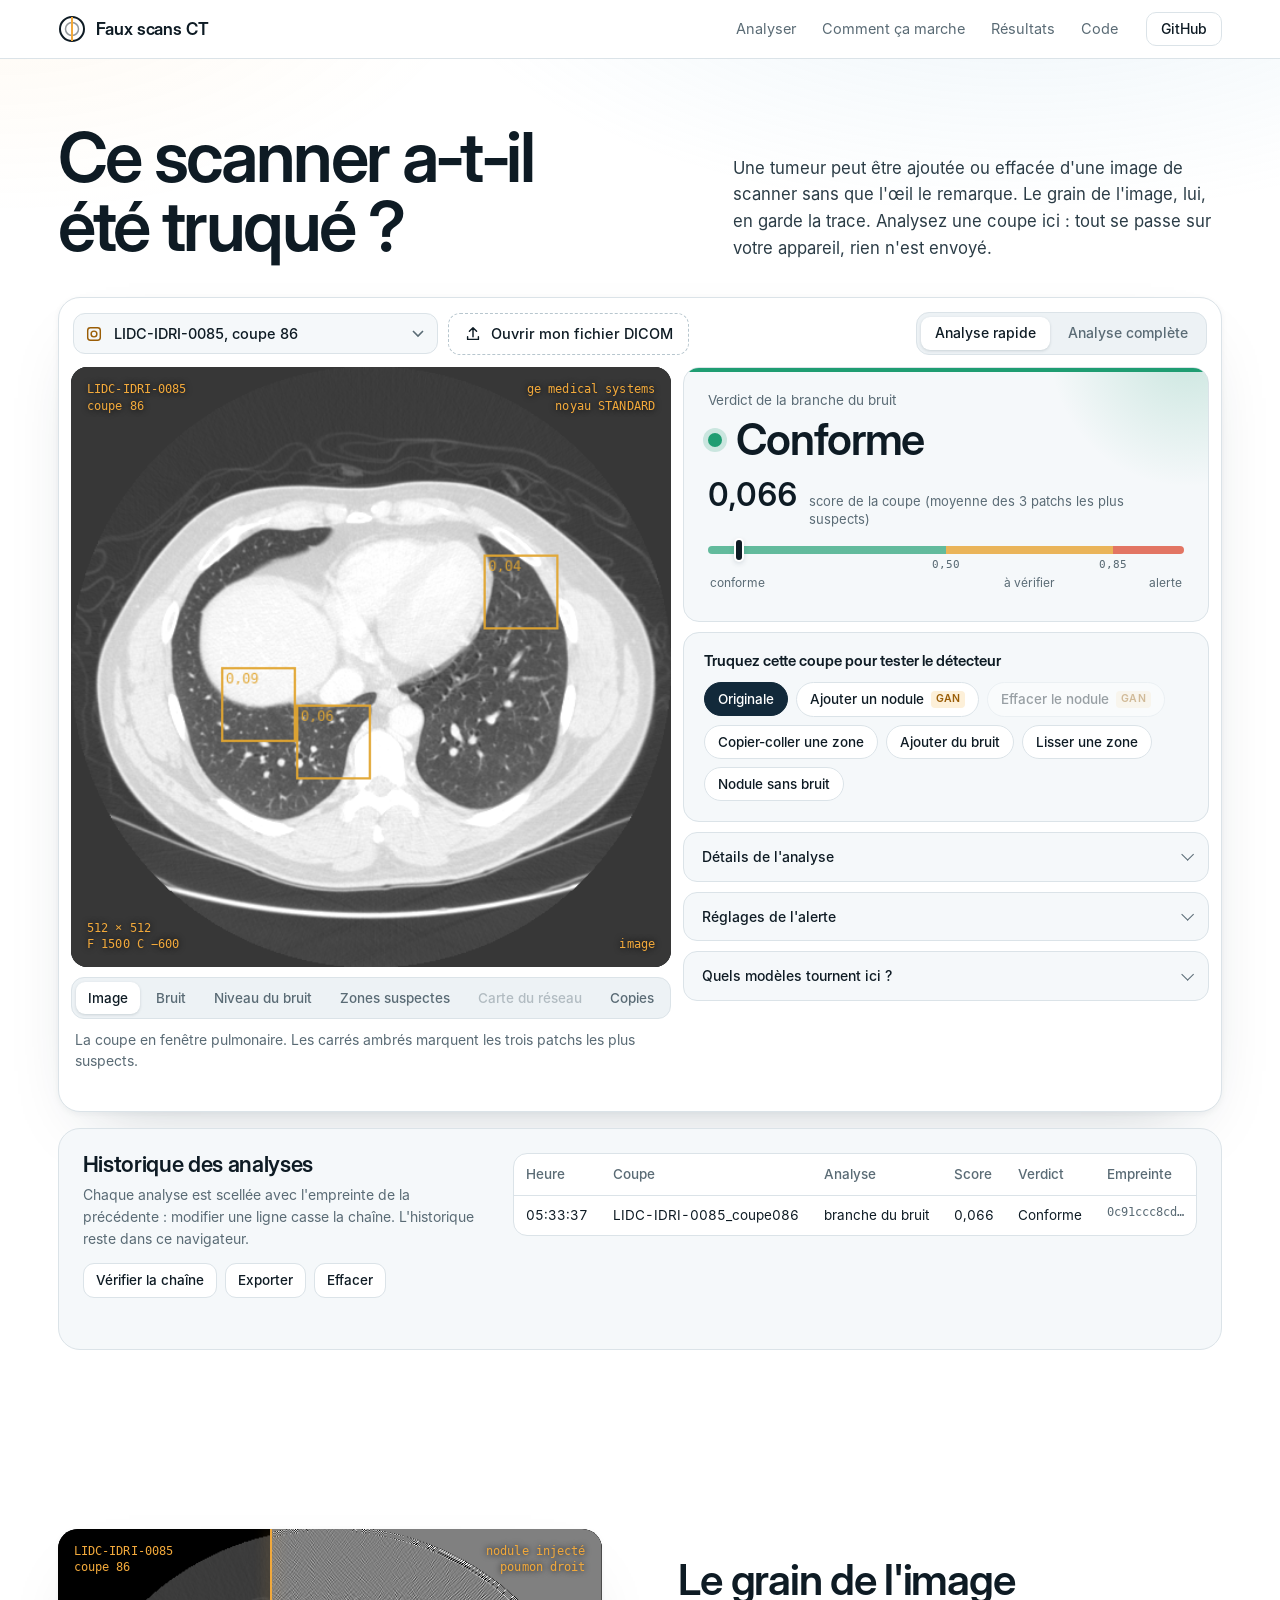
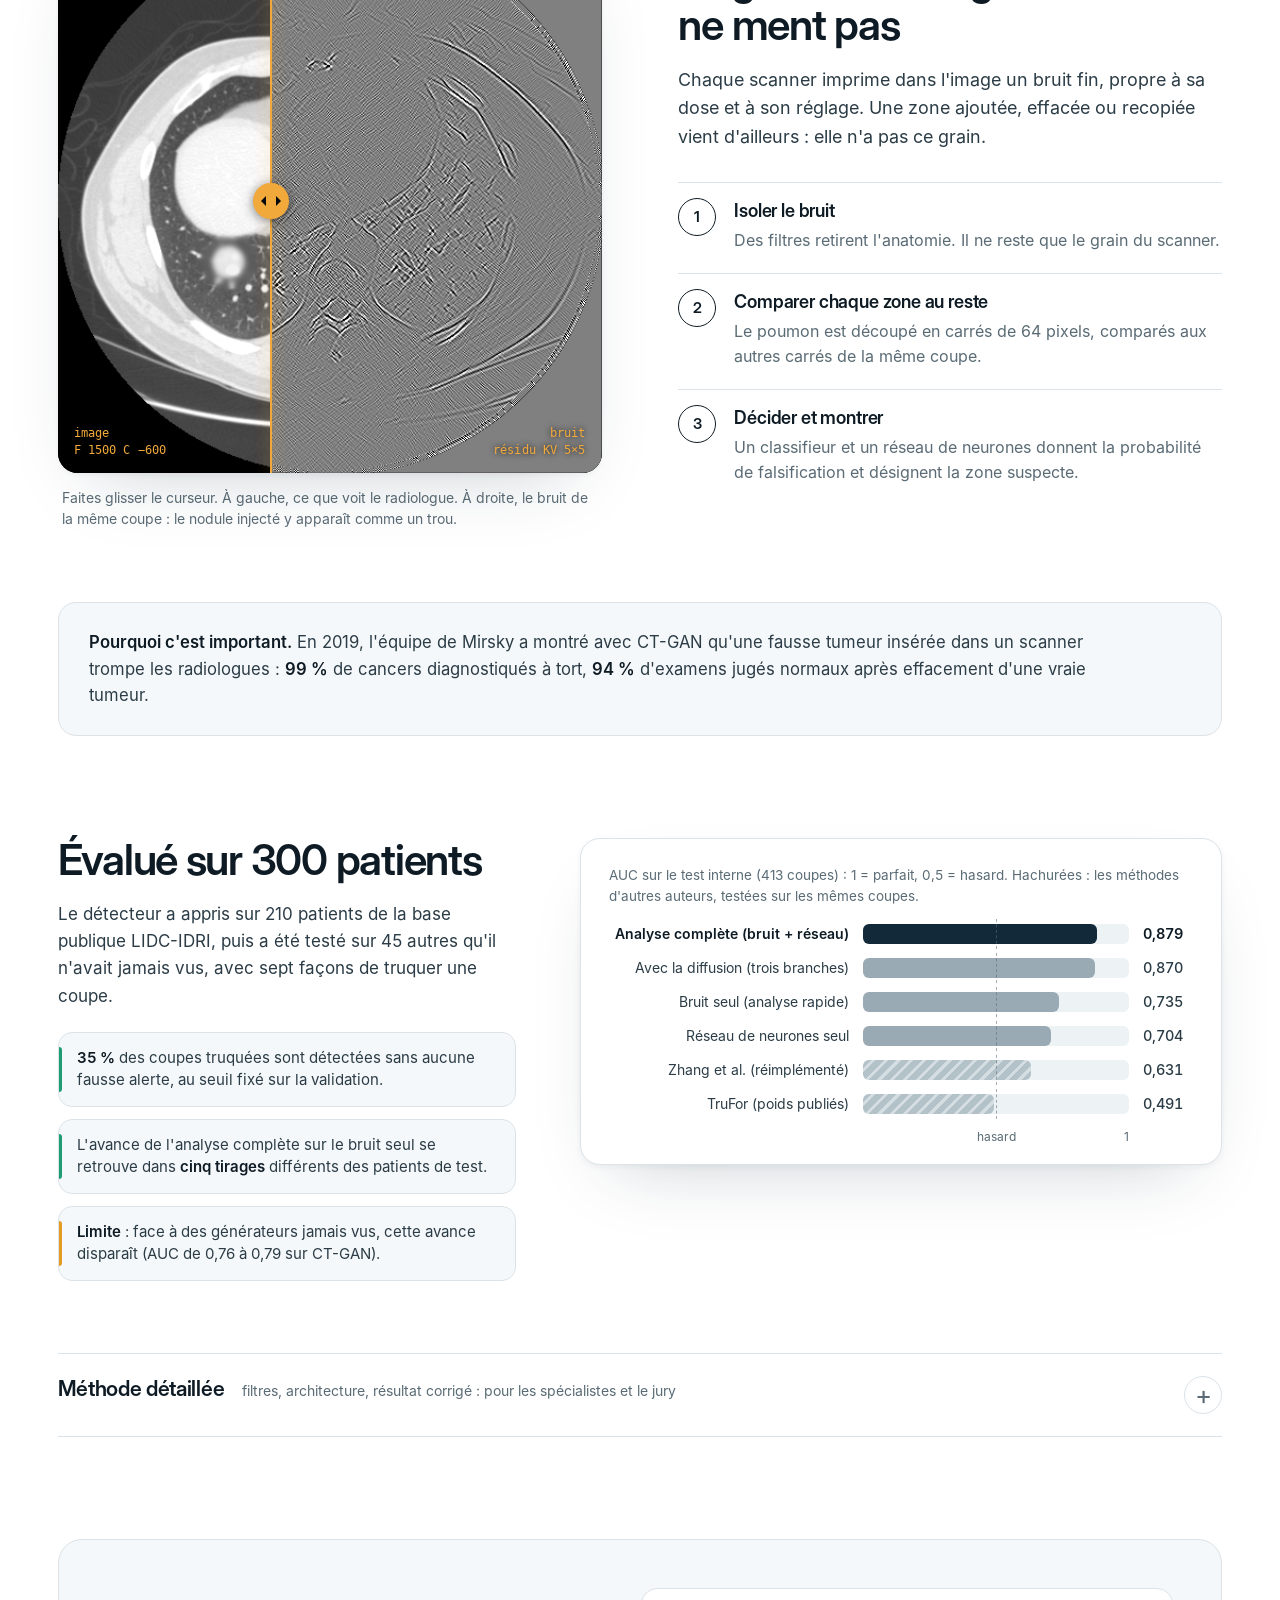
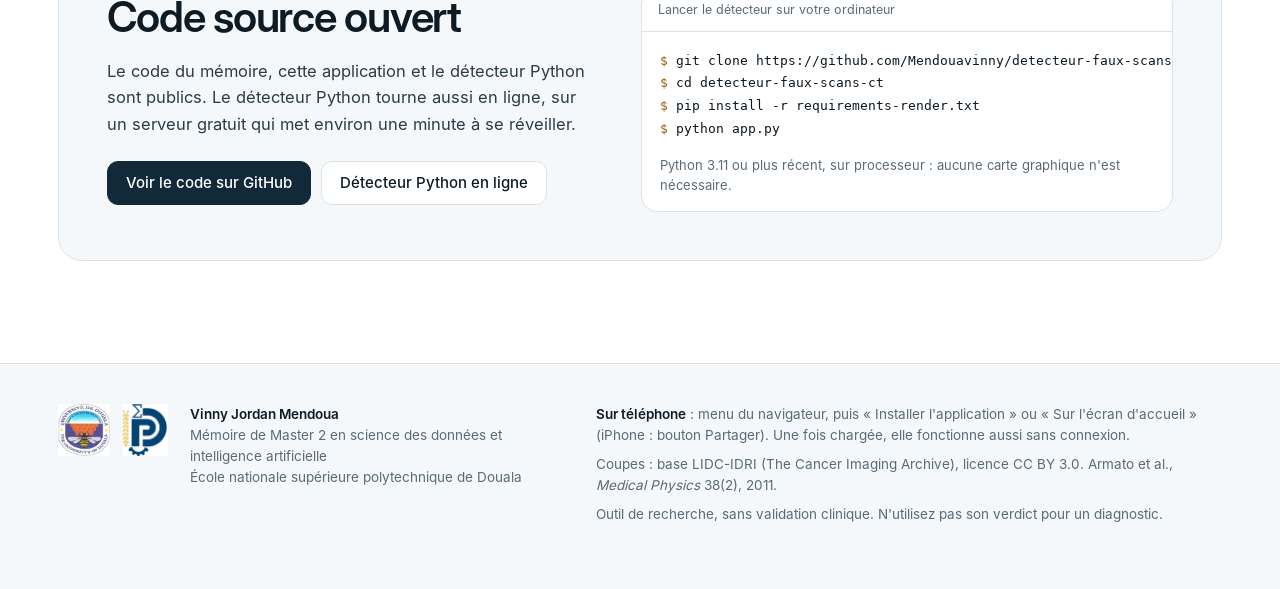
==== commit 964e8721: "Application web : version claire (fond blanc), seule la coupe garde son fond noir Co-Authored-By: Cl" ====
--- a/site/index.html
+++ b/site/index.html
@@ -5,13 +5,13 @@
 <meta name="viewport" content="width=device-width, initial-scale=1">
 <title>Ce scanner a-t-il été truqué ? Détection de faux scans CT</title>
 <meta name="description" content="Détecter et localiser une falsification dans une coupe de scanner thoracique par l'analyse du bruit, directement dans le navigateur. Mémoire de Master de Vinny Jordan Mendoua (ENSPD, Université de Douala).">
-<meta name="theme-color" content="#0F2130">
+<meta name="theme-color" content="#ffffff">
 <link rel="icon" href="img/icone.svg" type="image/svg+xml">
 <link rel="manifest" href="manifest.webmanifest">
 <link rel="apple-touch-icon" href="img/icone-180.png">
 <meta name="apple-mobile-web-app-capable" content="yes">
 <meta name="mobile-web-app-capable" content="yes">
-<meta name="apple-mobile-web-app-status-bar-style" content="black-translucent">
+<meta name="apple-mobile-web-app-status-bar-style" content="default">
 <meta name="apple-mobile-web-app-title" content="Faux scans CT">
 <link rel="preload" href="polices/InterDisplay-SemiBold.woff" as="font" type="font/woff" crossorigin>
 <link rel="preload" href="polices/Inter-Regular.woff" as="font" type="font/woff" crossorigin>
--- a/site/css/style.css
+++ b/site/css/style.css
@@ -1,5 +1,5 @@
-/* Faux scans CT — une station de lecture : la coupe au centre d'une console sombre, le reste de la page à la lumière
-   du négatoscope. Ambre : annotations DICOM et repères ; vert, ambre, rouge : les trois niveaux du verdict. */
+/* Faux scans CT — une station de lecture claire : la coupe, sur son film noir, au centre d'une console blanche.
+   Ambre : annotations DICOM et trucages ; vert, ambre, rouge : les trois niveaux du verdict. */
 @font-face { font-family: "Inter Display"; src: url("../polices/InterDisplay-SemiBold.woff") format("woff"); font-weight: 600; font-display: swap; }
 @font-face { font-family: "Inter Display"; src: url("../polices/InterDisplay-Medium.woff") format("woff"); font-weight: 500; font-display: swap; }
 @font-face { font-family: "Inter"; src: url("../polices/Inter-Regular.woff") format("woff"); font-weight: 400; font-display: swap; }
@@ -8,30 +8,25 @@
 @font-face { font-family: "Annot"; src: url("../polices/DejaVuSansMono.woff") format("woff"); font-display: swap; }
 
 :root {
-  /* lumière (page) */
-  --lumiere: #edf2f4;
-  --papier: #f8fafb;
+  --fond: #ffffff;          /* page blanche */
+  --carte: #ffffff;
+  --carte-2: #f5f8fa;       /* panneaux posés dans une carte */
+  --creux: #edf2f5;         /* pistes, commutateurs */
   --encre: #0e1b24;
-  --gris: #55666f;
-  --trait: #d3dde2;
-  /* console (scène sombre) */
-  --console: #0f2130;
-  --panneau: #163244;
-  --panneau-vif: #1f415a;
-  --fond-film: #05090c;
-  --filet: rgba(190, 216, 230, .13);
-  --clair: #e8eff3;
-  --doux: #9db1be;
-  /* signaux */
+  --texte: #2b3c46;
+  --gris: #5a6b75;
+  --trait: #dbe3e8;
+  --marine: #12293a;        /* barres fortes, sélection */
+  --film: #05090c;          /* le fond noir de la coupe, et lui seul */
   --ambre: #f2a93b;
-  --sain: #34b98c;
-  --verifier: #f2a93b;
-  --alerte: #f0604a;
-  --froid: #5ab0e0;
-  /* typographie et mise en page */
+  --ambre-texte: #9a5d06;   /* ambre lisible sur fond clair */
+  --sain: #1f9d72;
+  --verifier: #e39b22;
+  --alerte: #d9472f;
   --titre: "Inter Display", "Inter", system-ui, sans-serif;
   --ui: "Inter", system-ui, -apple-system, "Segoe UI", sans-serif;
   --annot: "Annot", ui-monospace, monospace;
+  --ombre: 0 30px 70px -36px rgba(18, 41, 58, .26), 0 2px 6px rgba(18, 41, 58, .05);
   --marge: clamp(16px, 4.5vw, 64px);
   --max: 1280px;
 }
@@ -41,7 +36,7 @@
 html { scroll-behavior: smooth; scroll-padding-top: 68px; }
 @media (prefers-reduced-motion: reduce) { html { scroll-behavior: auto; } }
 body {
-  margin: 0; background: var(--lumiere); color: var(--encre);
+  margin: 0; background: var(--fond); color: var(--encre);
   font: 400 16px/1.55 var(--ui); -webkit-font-smoothing: antialiased; text-rendering: optimizeLegibility;
 }
 a { color: inherit; text-decoration-thickness: 1px; text-underline-offset: 3px; }
@@ -49,7 +44,7 @@
 img, canvas { display: block; max-width: 100%; }
 code, pre { font-family: var(--annot); }
 .visuel-cache { position: absolute; width: 1px; height: 1px; overflow: hidden; clip: rect(0 0 0 0); white-space: nowrap; }
-.evitement { position: absolute; left: -9999px; top: 8px; background: var(--ambre); color: var(--encre); padding: 8px 14px; border-radius: 8px; z-index: 30; }
+.evitement { position: absolute; left: -9999px; top: 8px; background: var(--marine); color: #fff; padding: 8px 14px; border-radius: 8px; z-index: 30; }
 .evitement:focus { left: 8px; }
 
 h2 { font: 600 clamp(30px, 3.3vw, 46px)/1.06 var(--titre); letter-spacing: -.03em; margin: 0 0 18px; text-wrap: balance; }
@@ -59,29 +54,27 @@
 /* ------------------------------------------------------------ barre de navigation */
 .barre {
   position: sticky; top: 0; z-index: 20; display: flex; align-items: center; gap: 28px;
-  padding: 12px var(--marge); color: var(--clair);
-  background: color-mix(in srgb, var(--console) 86%, transparent); backdrop-filter: saturate(1.3) blur(12px);
-  border-bottom: 1px solid var(--filet);
+  padding: 12px var(--marge); background: color-mix(in srgb, #fff 86%, transparent); backdrop-filter: saturate(1.4) blur(12px);
+  border-bottom: 1px solid var(--trait);
 }
 .marque { display: flex; align-items: center; gap: 10px; font: 600 17px/1 var(--titre); letter-spacing: -.01em; text-decoration: none; }
 .barre nav { display: flex; gap: 26px; margin-left: auto; font-size: 14.5px; }
-.barre nav a { text-decoration: none; color: var(--doux); transition: color .15s; }
-.barre nav a:hover { color: #fff; }
+.barre nav a { text-decoration: none; color: var(--gris); transition: color .15s; }
+.barre nav a:hover { color: var(--encre); }
 .bouton-barre {
-  font: 500 14px/1 var(--ui); color: var(--clair); text-decoration: none; padding: 9px 14px; border-radius: 10px;
-  border: 1px solid var(--filet); background: transparent; cursor: pointer;
-}
-.bouton-barre:hover { border-color: var(--doux); }
-.bouton-barre.installer { background: var(--ambre); border-color: var(--ambre); color: #1c1305; }
+  font: 500 14px/1 var(--ui); color: var(--encre); text-decoration: none; padding: 9px 14px; border-radius: 10px;
+  border: 1px solid var(--trait); background: #fff; cursor: pointer;
+}
+.bouton-barre:hover { border-color: var(--gris); }
+.bouton-barre.installer { background: var(--marine); border-color: var(--marine); color: #fff; }
 @media (max-width: 880px) { .barre nav { display: none; } .marque { margin-right: auto; } .barre { gap: 10px; } }
 
 /* ------------------------------------------------------------ scène : la console d'analyse */
 .scene {
-  color: var(--clair);
   background:
-    radial-gradient(900px 520px at 72% 18%, rgba(54, 108, 140, .32), transparent 70%),
-    radial-gradient(700px 420px at 8% 0%, rgba(242, 169, 59, .07), transparent 70%),
-    var(--console);
+    radial-gradient(900px 460px at 80% -12%, rgba(120, 180, 214, .16), transparent 70%),
+    radial-gradient(700px 380px at 0% -8%, rgba(242, 169, 59, .07), transparent 70%),
+    var(--fond);
   padding: clamp(36px, 5vw, 64px) var(--marge) clamp(48px, 6vw, 80px);
 }
 .scene > * { max-width: var(--max); margin-inline: auto; }
@@ -89,60 +82,53 @@
   display: grid; grid-template-columns: minmax(0, 1.25fr) minmax(0, 1fr); gap: 20px clamp(28px, 5vw, 72px);
   align-items: end; margin-bottom: clamp(24px, 3vw, 36px);
 }
-h1 {
-  font: 600 clamp(38px, 5.4vw, 72px)/1.0 var(--titre); letter-spacing: -.038em; margin: 0; color: #fff; text-wrap: balance;
-}
-.scene-texte p { margin: 0; font-size: clamp(16px, 1.3vw, 18px); line-height: 1.6; color: var(--doux); max-width: 34em; }
+h1 { font: 600 clamp(38px, 5.4vw, 72px)/1.0 var(--titre); letter-spacing: -.038em; margin: 0; text-wrap: balance; }
+.scene-texte p { margin: 0; font-size: clamp(16px, 1.3vw, 18px); line-height: 1.6; color: var(--texte); max-width: 34em; }
 @media (max-width: 900px) { .scene-tete { grid-template-columns: 1fr; } }
 
-.console {
-  background: linear-gradient(180deg, rgba(31, 65, 90, .55), rgba(18, 40, 56, .75));
-  border: 1px solid var(--filet); border-radius: 22px; padding: 12px;
-  box-shadow: 0 50px 100px -50px rgba(0, 0, 0, .75), 0 1px 0 rgba(255, 255, 255, .06) inset;
-}
+.console { background: var(--carte); border: 1px solid var(--trait); border-radius: 22px; padding: 12px; box-shadow: var(--ombre); }
 .console-barre { display: flex; flex-wrap: wrap; align-items: center; gap: 10px; padding: 2px 2px 12px; }
 
 .selecteur { position: relative; display: flex; align-items: center; }
 .selecteur svg, .bouton-console svg { width: 18px; height: 18px; flex: none; }
-.selecteur svg { position: absolute; left: 12px; color: var(--ambre); pointer-events: none; }
+.selecteur svg { position: absolute; left: 12px; color: var(--ambre-texte); pointer-events: none; }
 .selecteur select {
-  font: 500 14.5px var(--ui); color: var(--clair); background-color: var(--panneau);
-  background-image: url("data:image/svg+xml,%3Csvg xmlns='http://www.w3.org/2000/svg' width='12' height='8'%3E%3Cpath d='M1 1l5 5 5-5' fill='none' stroke='%239db1be' stroke-width='1.6'/%3E%3C/svg%3E");
+  font: 500 14.5px var(--ui); color: var(--encre); background-color: var(--carte-2);
+  background-image: url("data:image/svg+xml,%3Csvg xmlns='http://www.w3.org/2000/svg' width='12' height='8'%3E%3Cpath d='M1 1l5 5 5-5' fill='none' stroke='%235a6b75' stroke-width='1.6'/%3E%3C/svg%3E");
   background-repeat: no-repeat; background-position: right 13px center;
-  border: 1px solid var(--filet); border-radius: 12px; padding: 11px 38px 11px 40px; appearance: none; cursor: pointer; min-width: 280px;
-}
-.selecteur select option { color: var(--encre); background: #fff; }
+  border: 1px solid var(--trait); border-radius: 12px; padding: 11px 38px 11px 40px; appearance: none; cursor: pointer; min-width: 280px;
+}
 .bouton-console {
-  position: relative; display: inline-flex; align-items: center; gap: 9px; font: 500 14.5px/1.2 var(--ui); color: var(--clair);
-  background: transparent; border: 1px dashed rgba(190, 216, 230, .32); border-radius: 12px; padding: 11px 15px; cursor: pointer;
+  position: relative; display: inline-flex; align-items: center; gap: 9px; font: 500 14.5px/1.2 var(--ui); color: var(--encre);
+  background: #fff; border: 1px dashed #b7c6ce; border-radius: 12px; padding: 11px 15px; cursor: pointer;
   transition: border-color .15s, background .15s;
 }
-.bouton-console:hover { border-color: var(--ambre); background: rgba(242, 169, 59, .06); }
+.bouton-console:hover { border-color: var(--ambre); background: #fff8ec; }
 .fichier input { position: absolute; inset: 0; opacity: 0; cursor: pointer; width: 100%; }
 .fichier:focus-within { outline: 2px solid var(--ambre); outline-offset: 2px; }
 
-.modele { margin-left: auto; display: flex; align-items: center; gap: 4px; background: rgba(5, 12, 18, .45); border: 1px solid var(--filet); border-radius: 13px; padding: 4px; }
+.modele { margin-left: auto; display: flex; align-items: center; gap: 4px; background: var(--creux); border: 1px solid var(--trait); border-radius: 13px; padding: 4px; }
 .mode, .option-diffusion { position: relative; }
 .mode input, .option-diffusion input { position: absolute; opacity: 0; pointer-events: none; }
 .mode span, .option-diffusion span {
-  display: block; padding: 8px 14px; border-radius: 9px; font: 500 14px/1.2 var(--ui); color: var(--doux); cursor: pointer; white-space: nowrap;
-  transition: background .15s, color .15s;
-}
-.mode span:hover, .option-diffusion span:hover { color: #fff; }
-.mode input:checked + span { background: var(--panneau-vif); color: #fff; box-shadow: 0 1px 0 rgba(255, 255, 255, .08) inset; }
+  display: block; padding: 8px 14px; border-radius: 9px; font: 500 14px/1.2 var(--ui); color: var(--gris); cursor: pointer; white-space: nowrap;
+  transition: background .15s, color .15s, box-shadow .15s;
+}
+.mode span:hover, .option-diffusion span:hover { color: var(--encre); }
+.mode input:checked + span { background: #fff; color: var(--encre); box-shadow: 0 1px 3px rgba(18, 41, 58, .16); }
 .option-diffusion { display: none; }
 .modele.complet .option-diffusion { display: block; }
 .option-diffusion span { border: 1px dashed transparent; }
-.option-diffusion small { color: var(--doux); font-size: 12px; }
-.option-diffusion input:checked + span { color: var(--ambre); border-color: rgba(242, 169, 59, .5); }
+.option-diffusion small { color: var(--gris); font-size: 12px; }
+.option-diffusion input:checked + span { color: var(--ambre-texte); border-color: var(--ambre); background: #fff8ec; }
 .mode input:focus-visible + span, .option-diffusion input:focus-visible + span { outline: 2px solid var(--ambre); outline-offset: 1px; }
 
 .console-grille { display: grid; grid-template-columns: minmax(0, 600px) minmax(0, 1fr); gap: 12px; align-items: start; }
 .console-grille > *, .journal > *, .methode-grille > *, .resultats-grille > *, .code-carte > *, .scene-tete > * { min-width: 0; }
 @media (max-width: 1020px) { .console-grille { grid-template-columns: minmax(0, 1fr); } }
 
-/* le film : la coupe et ses annotations DICOM */
-.film { position: relative; margin: 0; background: var(--fond-film); border-radius: 16px; overflow: hidden; }
+/* le film : la coupe et ses annotations DICOM (seul fond noir de la page) */
+.film { position: relative; margin: 0; background: var(--film); border-radius: 16px; overflow: hidden; }
 .film canvas { width: 100%; height: auto; aspect-ratio: 1; }
 .annot {
   position: absolute; font: 11.5px/1.45 var(--annot); color: var(--ambre); letter-spacing: .01em; pointer-events: none;
@@ -150,7 +136,7 @@
 }
 .annot.hg { top: 14px; left: 16px; } .annot.hd { top: 14px; right: 16px; text-align: right; }
 .annot.bg { bottom: 14px; left: 16px; } .annot.bd { bottom: 14px; right: 16px; text-align: right; }
-.film-labo { cursor: crosshair; box-shadow: 0 0 0 1px rgba(0, 0, 0, .6); touch-action: manipulation; }
+.film-labo { cursor: crosshair; touch-action: manipulation; container-type: size; aspect-ratio: 1; }
 .depot, .calcul { position: absolute; inset: 0; display: grid; place-items: center; color: #fff; font: 500 16px var(--ui); }
 .depot { background: rgba(5, 9, 12, .78); border: 2px dashed var(--ambre); border-radius: 16px; }
 .calcul { background: rgba(5, 9, 12, .3); overflow: hidden; }
@@ -160,140 +146,134 @@
   background: linear-gradient(90deg, transparent, var(--ambre) 30%, var(--ambre) 70%, transparent);
   box-shadow: 0 0 18px 2px rgba(242, 169, 59, .55); animation: balayage 1.3s cubic-bezier(.45, 0, .55, 1) infinite alternate;
 }
-@keyframes balayage { from { transform: translateY(0); } to { transform: translateY(var(--h, 560px)); } }
-.film-labo .calcul i { --h: 100cqh; }
-.film-labo { container-type: size; aspect-ratio: 1; }
+@keyframes balayage { from { transform: translateY(0); } to { transform: translateY(100cqh); } }
 @media (prefers-reduced-motion: reduce) { .calcul i { animation: none; top: 50%; } }
 
-.couches { display: flex; gap: 4px; margin-top: 10px; padding: 4px; overflow-x: auto; scrollbar-width: none; background: rgba(5, 12, 18, .45); border: 1px solid var(--filet); border-radius: 13px; }
+.couches { display: flex; gap: 4px; margin-top: 10px; padding: 4px; overflow-x: auto; scrollbar-width: none; background: var(--creux); border: 1px solid var(--trait); border-radius: 13px; }
 .couches::-webkit-scrollbar { display: none; }
 .couches button {
-  flex: 1 0 auto; font: 500 13.5px var(--ui); color: var(--doux); background: transparent; border: 0; border-radius: 9px;
+  flex: 1 0 auto; font: 500 13.5px var(--ui); color: var(--gris); background: transparent; border: 0; border-radius: 9px;
   padding: 8px 12px; cursor: pointer; white-space: nowrap; transition: background .15s, color .15s;
 }
-.couches button:hover:not(:disabled) { color: #fff; }
-.couches button[aria-selected=true] { color: #fff; background: var(--panneau-vif); }
-.couches button:disabled { opacity: .38; cursor: not-allowed; }
+.couches button:hover:not(:disabled) { color: var(--encre); }
+.couches button[aria-selected=true] { color: var(--encre); background: #fff; box-shadow: 0 1px 3px rgba(18, 41, 58, .16); }
+.couches button:disabled { opacity: .4; cursor: not-allowed; }
 .sous-film { padding: 10px 4px 2px; }
-.aide { margin: 0; color: var(--doux); font-size: 14px; line-height: 1.5; min-height: 2.9em; }
-.legende { display: flex; align-items: center; gap: 10px; font-size: 12.5px; color: var(--doux); min-height: 20px; margin-top: 6px; }
-.legende .degrade { width: 150px; height: 8px; border-radius: 4px; }
+.aide { margin: 0; color: var(--gris); font-size: 14px; line-height: 1.5; min-height: 2.9em; }
+.legende { display: flex; align-items: center; gap: 10px; font-size: 12.5px; color: var(--gris); min-height: 20px; margin-top: 6px; }
+.legende .degrade { width: 150px; height: 8px; border-radius: 4px; background-color: #1d2a33; }
 
 /* le verdict */
 .verdict { display: grid; gap: 10px; align-content: start; position: sticky; top: 76px; }
 @media (max-width: 1020px) { .verdict { position: static; } }
 .verdict-carte {
-  --etat: var(--doux);
-  position: relative; background: var(--panneau); border: 1px solid var(--filet); border-radius: 16px; padding: 22px 24px 20px; overflow: hidden;
-}
-.verdict-carte::before {
-  content: ""; position: absolute; inset: 0 0 auto; height: 3px; background: var(--etat); transition: background .3s;
-}
+  --etat: #a6b5be;
+  position: relative; background: var(--carte-2); border: 1px solid var(--trait); border-radius: 16px; padding: 22px 24px 20px; overflow: hidden;
+}
+.verdict-carte::before { content: ""; position: absolute; inset: 0 0 auto; height: 4px; background: var(--etat); transition: background .3s; }
 .verdict-carte::after {
-  content: ""; position: absolute; width: 260px; height: 260px; right: -110px; top: -150px; border-radius: 50%;
-  background: radial-gradient(circle, color-mix(in srgb, var(--etat) 30%, transparent), transparent 70%); pointer-events: none; transition: background .3s;
+  content: ""; position: absolute; width: 280px; height: 280px; right: -120px; top: -160px; border-radius: 50%;
+  background: radial-gradient(circle, color-mix(in srgb, var(--etat) 20%, transparent), transparent 70%); pointer-events: none; transition: background .3s;
 }
 .verdict-carte[data-etat=conforme] { --etat: var(--sain); }
 .verdict-carte[data-etat=verifier] { --etat: var(--verifier); }
 .verdict-carte[data-etat=alerte] { --etat: var(--alerte); }
-.verdict-etiquette { margin: 0 0 6px; font-size: 13.5px; color: var(--doux); }
-.verdict-mot {
-  display: flex; align-items: center; gap: 14px; font: 600 clamp(34px, 3.4vw, 46px)/1.05 var(--titre); letter-spacing: -.03em;
-  margin: 0 0 16px; color: #fff;
-}
+.verdict-etiquette { margin: 0 0 6px; font-size: 13.5px; color: var(--gris); }
+.verdict-mot { display: flex; align-items: center; gap: 14px; font: 600 clamp(34px, 3.4vw, 46px)/1.05 var(--titre); letter-spacing: -.03em; margin: 0 0 16px; }
 .verdict-mot::before {
   content: ""; flex: none; width: 14px; height: 14px; border-radius: 50%; background: var(--etat);
-  box-shadow: 0 0 0 5px color-mix(in srgb, var(--etat) 22%, transparent); transition: background .3s, box-shadow .3s;
+  box-shadow: 0 0 0 5px color-mix(in srgb, var(--etat) 20%, transparent); transition: background .3s, box-shadow .3s;
 }
 .verdict-score { display: flex; align-items: baseline; gap: 12px; flex-wrap: wrap; margin: 0 0 18px; }
-.verdict-score span { font: 600 32px/1 var(--titre); letter-spacing: -.02em; font-variant-numeric: tabular-nums; color: #fff; }
-.verdict-score small { flex: 1 1 14em; color: var(--doux); font-size: 13px; line-height: 1.4; }
+.verdict-score span { font: 600 32px/1 var(--titre); letter-spacing: -.02em; font-variant-numeric: tabular-nums; }
+.verdict-score small { flex: 1 1 14em; color: var(--gris); font-size: 13px; line-height: 1.4; }
 .jauge { position: relative; margin-bottom: 8px; }
 .jauge-piste {
   position: relative; height: 8px; border-radius: 4px;
   background: linear-gradient(90deg,
-    color-mix(in srgb, var(--sain) 55%, transparent) 0 var(--t1, 50%),
-    color-mix(in srgb, var(--verifier) 60%, transparent) var(--t1, 50%) var(--t2, 85%),
-    color-mix(in srgb, var(--alerte) 65%, transparent) var(--t2, 85%));
+    color-mix(in srgb, var(--sain) 70%, #fff) 0 var(--t1, 50%),
+    color-mix(in srgb, var(--verifier) 75%, #fff) var(--t1, 50%) var(--t2, 85%),
+    color-mix(in srgb, var(--alerte) 75%, #fff) var(--t2, 85%));
 }
 .jauge-valeur, .jauge-avant {
-  position: absolute; top: -6px; width: 6px; height: 20px; margin-left: -3px; border-radius: 3px; background: #fff;
-  box-shadow: 0 0 0 2px var(--panneau), 0 2px 8px rgba(0, 0, 0, .5); transition: left .5s cubic-bezier(.2, .8, .2, 1);
-}
-.jauge-avant { background: var(--doux); opacity: .7; }
+  position: absolute; top: -6px; width: 6px; height: 20px; margin-left: -3px; border-radius: 3px; background: var(--encre);
+  box-shadow: 0 0 0 2px #fff, 0 2px 6px rgba(18, 41, 58, .3); transition: left .5s cubic-bezier(.2, .8, .2, 1);
+}
+.jauge-avant { background: #a6b5be; }
 @media (prefers-reduced-motion: reduce) { .jauge-valeur, .jauge-avant { transition: none; } }
 .jauge-seuils { position: relative; height: 20px; }
-.jauge-seuils span { position: absolute; top: 4px; transform: translateX(-50%); font: 11px var(--annot); color: var(--doux); }
-.jauge-zones { display: grid; grid-template-columns: var(--t1, 50%) calc(var(--t2, 85%) - var(--t1, 50%)) 1fr; font-size: 12px; color: var(--doux); }
+.jauge-seuils span { position: absolute; top: 4px; transform: translateX(-50%); font: 11px var(--annot); color: var(--gris); }
+.jauge-zones { display: grid; grid-template-columns: var(--t1, 50%) calc(var(--t2, 85%) - var(--t1, 50%)) 1fr; font-size: 12px; color: var(--gris); }
 .jauge-zones span { text-align: center; overflow: hidden; text-overflow: ellipsis; white-space: nowrap; padding: 0 2px; }
 .jauge-zones span:first-child { text-align: left; }
 .jauge-zones span:last-child { text-align: right; }
-.comparaison { margin: 14px 0 0; padding: 12px 14px; border-radius: 11px; background: rgba(5, 12, 18, .35); border: 1px solid var(--filet); font-size: 14px; line-height: 1.5; color: var(--clair); }
-.comparaison b { color: #fff; font-variant-numeric: tabular-nums; }
-.progression { margin: 14px 0 0; padding: 12px 14px; border-radius: 11px; background: rgba(242, 169, 59, .08); border: 1px solid rgba(242, 169, 59, .3); font-size: 14px; }
+.comparaison { margin: 14px 0 0; padding: 12px 14px; border-radius: 11px; background: #fff; border: 1px solid var(--trait); font-size: 14px; line-height: 1.5; color: var(--texte); }
+.comparaison b { color: var(--encre); font-variant-numeric: tabular-nums; }
+.progression { margin: 14px 0 0; padding: 12px 14px; border-radius: 11px; background: #fff8ec; border: 1px solid #f3d29a; font-size: 14px; }
 .progression p { margin: 0 0 8px; }
 .progression progress { width: 100%; height: 6px; accent-color: var(--ambre); }
-.lien-bouton { background: none; border: 0; padding: 8px 0 0; color: var(--doux); text-decoration: underline; cursor: pointer; font: 13px var(--ui); }
+.lien-bouton { background: none; border: 0; padding: 8px 0 0; color: var(--gris); text-decoration: underline; cursor: pointer; font: 13px var(--ui); }
 
 /* les trucages */
-.trucages { margin: 0; padding: 18px 20px 20px; border: 1px solid var(--filet); border-radius: 16px; background: rgba(5, 12, 18, .3); min-width: 0; }
-.trucages legend { float: left; width: 100%; padding: 0; margin: 0 0 12px; font: 600 15px/1.3 var(--titre); color: #fff; }
+.trucages { margin: 0; padding: 18px 20px 20px; border: 1px solid var(--trait); border-radius: 16px; background: var(--carte-2); min-width: 0; }
+.trucages legend { float: left; width: 100%; padding: 0; margin: 0 0 12px; font: 600 15px/1.3 var(--titre); }
 .puces { clear: both; display: flex; flex-wrap: wrap; gap: 8px; }
 .puces label { position: relative; }
 .puces input { position: absolute; opacity: 0; pointer-events: none; }
 .puces span {
   display: inline-flex; align-items: center; gap: 7px; padding: 8px 13px; border-radius: 999px; font: 500 13.5px/1.2 var(--ui);
-  color: var(--clair); border: 1px solid var(--filet); background: rgba(255, 255, 255, .03); cursor: pointer; transition: background .15s, border-color .15s, color .15s;
-}
-.puces span:hover { border-color: var(--doux); }
-.puces small { font: 600 10.5px/1 var(--ui); letter-spacing: .02em; color: var(--ambre); padding: 3px 5px; border-radius: 4px; background: rgba(242, 169, 59, .14); }
-.puces input:checked + span { background: var(--clair); color: var(--encre); border-color: var(--clair); }
+  color: var(--encre); border: 1px solid var(--trait); background: #fff; cursor: pointer; transition: background .15s, border-color .15s, color .15s;
+}
+.puces span:hover { border-color: var(--gris); }
+.puces small { font: 600 10.5px/1 var(--ui); letter-spacing: .02em; color: var(--ambre-texte); padding: 3px 5px; border-radius: 4px; background: #fdf0d9; }
+.puces input:checked + span { background: var(--marine); color: #fff; border-color: var(--marine); }
 .puces input:not([value=aucune]):checked + span { background: var(--ambre); border-color: var(--ambre); color: #1c1305; }
-.puces input:checked + span small { background: rgba(0, 0, 0, .12); color: inherit; }
+.puces input:checked + span small { background: rgba(255, 255, 255, .25); color: inherit; }
 .puces input:focus-visible + span { outline: 2px solid var(--ambre); outline-offset: 2px; }
-.puces input:disabled + span { opacity: .35; cursor: not-allowed; }
+.puces input:disabled + span { opacity: .4; cursor: not-allowed; }
 
 /* tiroirs de détails */
-.tiroir { border: 1px solid var(--filet); border-radius: 14px; padding: 0 18px; background: rgba(5, 12, 18, .2); font-size: 14px; color: var(--doux); }
-.tiroir summary {
-  list-style: none; cursor: pointer; padding: 13px 0; color: var(--clair); font-weight: 500; display: flex; align-items: center; justify-content: space-between;
-}
+.tiroir { border: 1px solid var(--trait); border-radius: 14px; padding: 0 18px; background: var(--carte-2); font-size: 14px; color: var(--gris); }
+.tiroir summary { list-style: none; cursor: pointer; padding: 13px 0; color: var(--encre); font-weight: 500; display: flex; align-items: center; justify-content: space-between; }
 .tiroir summary::-webkit-details-marker { display: none; }
 .tiroir summary::after {
-  content: ""; width: 8px; height: 8px; border-right: 1.6px solid var(--doux); border-bottom: 1.6px solid var(--doux);
+  content: ""; width: 8px; height: 8px; border-right: 1.6px solid var(--gris); border-bottom: 1.6px solid var(--gris);
   transform: rotate(45deg) translateY(-3px); transition: transform .2s;
 }
 .tiroir[open] summary::after { transform: rotate(225deg) translateY(-1px); }
 .tiroir[open] { padding-bottom: 14px; }
 .tiroir p { margin: 0 0 10px; line-height: 1.55; }
-.tiroir b { color: var(--clair); font-weight: 600; }
+.tiroir b { color: var(--encre); font-weight: 600; }
 .mesures { margin: 0 0 4px; }
-.mesures div { display: flex; justify-content: space-between; gap: 16px; padding: 8px 0; border-top: 1px solid var(--filet); }
-.mesures dt { color: var(--doux); }
-.mesures dt small { display: block; font-size: 12px; opacity: .8; }
-.mesures dd { margin: 0; font-weight: 500; text-align: right; color: var(--clair); font-variant-numeric: tabular-nums; }
-.mesures dd.sha { font: 11px/1.4 var(--annot); word-break: break-all; max-width: 13em; color: var(--doux); }
+.mesures div { display: flex; justify-content: space-between; gap: 16px; padding: 8px 0; border-top: 1px solid var(--trait); }
+.mesures dt { color: var(--gris); }
+.mesures dt small { display: block; font-size: 12px; opacity: .85; }
+.mesures dd { margin: 0; font-weight: 500; text-align: right; color: var(--encre); font-variant-numeric: tabular-nums; }
+.mesures dd.sha { font: 11px/1.4 var(--annot); word-break: break-all; max-width: 13em; color: var(--gris); }
 .branches { margin-bottom: 10px; }
-.reglage { display: grid; gap: 6px; margin: 4px 0 12px; color: var(--clair); }
-.reglage input { width: 100%; accent-color: var(--ambre); }
+.reglage { display: grid; gap: 6px; margin: 4px 0 12px; color: var(--encre); }
+.reglage input { width: 100%; accent-color: var(--marine); }
 
 /* journal d'audit */
-.journal { margin-top: 16px; display: grid; grid-template-columns: minmax(0, 1fr) minmax(0, 1.7fr); gap: 20px 28px; align-items: start; padding: 24px; border: 1px solid var(--filet); border-radius: 22px; background: rgba(5, 12, 18, .22); }
-.journal h2 { font-size: 22px; letter-spacing: -.015em; color: #fff; margin-bottom: 8px; }
-.journal-tete p { margin: 0 0 14px; color: var(--doux); font-size: 14px; }
+.journal {
+  margin-top: 16px; display: grid; grid-template-columns: minmax(0, 1fr) minmax(0, 1.7fr); gap: 20px 28px; align-items: start;
+  padding: 24px; border: 1px solid var(--trait); border-radius: 22px; background: var(--carte-2);
+}
+.journal h2 { font-size: 22px; letter-spacing: -.015em; margin-bottom: 8px; }
+.journal-tete p { margin: 0 0 14px; color: var(--gris); font-size: 14px; }
 .journal-actions { display: flex; flex-wrap: wrap; gap: 8px; align-items: center; }
-.journal-etat { font-size: 13.5px; color: var(--clair); flex: 1 1 100%; min-height: 1.4em; }
-.journal-table { overflow-x: auto; border: 1px solid var(--filet); border-radius: 14px; }
+.journal-etat { font-size: 13.5px; flex: 1 1 100%; min-height: 1.4em; }
+.journal-table { overflow-x: auto; border: 1px solid var(--trait); border-radius: 14px; background: #fff; }
 .journal table { width: 100%; border-collapse: collapse; font-size: 13.5px; }
-.journal th { text-align: left; font-weight: 500; color: var(--doux); padding: 10px 12px; border-bottom: 1px solid var(--filet); white-space: nowrap; }
-.journal td { padding: 9px 12px; border-bottom: 1px solid rgba(190, 216, 230, .07); vertical-align: top; font-variant-numeric: tabular-nums; color: var(--clair); }
+.journal th { text-align: left; font-weight: 500; color: var(--gris); padding: 10px 12px; border-bottom: 1px solid var(--trait); white-space: nowrap; }
+.journal td { padding: 9px 12px; border-bottom: 1px solid #edf2f4; vertical-align: top; font-variant-numeric: tabular-nums; }
 .journal tr:last-child td { border-bottom: 0; }
-.journal td small { display: block; color: var(--ambre); font-size: 12px; }
-.journal td.sha { font: 11.5px var(--annot); color: var(--doux); }
-.journal td.vide { color: var(--doux); text-align: center; padding: 18px; }
+.journal td small { display: block; color: var(--ambre-texte); font-size: 12px; }
+.journal td.sha { font: 11.5px var(--annot); color: var(--gris); }
+.journal td.vide { color: var(--gris); text-align: center; padding: 18px; }
 @media (max-width: 960px) { .journal { grid-template-columns: minmax(0, 1fr); } }
 
-/* ------------------------------------------------------------ boutons (sections claires et console) */
+/* ------------------------------------------------------------ boutons */
 .actions { display: flex; flex-wrap: wrap; gap: 10px; }
 .bouton {
   display: inline-flex; align-items: center; gap: 8px; padding: 12px 18px; border-radius: 11px; cursor: pointer;
@@ -301,30 +281,28 @@
   transition: background .15s, border-color .15s;
 }
 .bouton:hover { border-color: var(--gris); }
-.bouton.principal { background: var(--ambre); border-color: var(--ambre); color: #1c1305; }
-.bouton.principal:hover { background: #f5b552; }
+.bouton.principal { background: var(--marine); border-color: var(--marine); color: #fff; }
+.bouton.principal:hover { background: #1c3b52; }
 .bouton.petit { padding: 8px 12px; font-size: 13.5px; }
-.scene .bouton, .code-carte .bouton:not(.principal) { background: transparent; color: var(--clair); border-color: var(--filet); }
-.scene .bouton:hover, .code-carte .bouton:not(.principal):hover { border-color: var(--doux); }
-
-/* ------------------------------------------------------------ sections claires */
+
+/* ------------------------------------------------------------ sections */
 .section { max-width: var(--max); margin: 0 auto; padding: clamp(64px, 8vw, 112px) var(--marge); }
 .section + .section { padding-top: 0; }
 
 /* comment ça marche */
 .methode-grille { display: grid; grid-template-columns: minmax(0, 1fr) minmax(0, 1fr); gap: clamp(32px, 6vw, 88px); align-items: center; }
 @media (max-width: 900px) { .methode-grille { grid-template-columns: 1fr; } }
-.intro { font-size: clamp(17px, 1.4vw, 19px); line-height: 1.6; color: #2e3f49; margin: 0 0 30px; max-width: 32em; }
+.intro { font-size: clamp(17px, 1.4vw, 19px); line-height: 1.6; color: var(--texte); margin: 0 0 30px; max-width: 32em; }
 .etapes { list-style: none; counter-reset: etape; margin: 0; padding: 0; display: grid; gap: 4px; }
 .etapes li { counter-increment: etape; position: relative; padding: 16px 0 16px 56px; border-top: 1px solid var(--trait); }
 .etapes li::before {
   content: counter(etape); position: absolute; left: 0; top: 15px; width: 36px; height: 36px; border-radius: 50%;
-  display: grid; place-items: center; font: 600 15px var(--titre); color: var(--encre); border: 1.5px solid var(--encre);
+  display: grid; place-items: center; font: 600 15px var(--titre); color: var(--encre); background: #fff; border: 1.5px solid var(--encre);
 }
 .etapes p { margin: 0; color: var(--gris); }
 
 .film-accueil { background: transparent; overflow: visible; }
-.film-accueil .volet { position: relative; border-radius: 20px; overflow: hidden; background: var(--fond-film); box-shadow: 0 40px 80px -40px rgba(14, 27, 36, .6), 0 0 0 1px rgba(14, 27, 36, .9); }
+.film-accueil .volet { position: relative; border-radius: 20px; overflow: hidden; background: var(--film); box-shadow: var(--ombre); }
 .film-accueil .annot { z-index: 3; }
 .film-accueil figcaption { color: var(--gris); font-size: 14px; line-height: 1.55; padding: 14px 4px 0; }
 .volet canvas + canvas { position: absolute; inset: 0; clip-path: inset(0 0 0 var(--pos, 100%)); }
@@ -332,37 +310,36 @@
 .volet-trait::before { content: ""; position: absolute; top: 0; bottom: 0; left: -1px; width: 2px; background: var(--ambre); box-shadow: 0 0 14px rgba(242, 169, 59, .65); }
 .volet-trait span { position: absolute; top: 50%; left: -18px; width: 36px; height: 36px; margin-top: -18px; border-radius: 50%; background: var(--ambre); box-shadow: 0 2px 12px rgba(0, 0, 0, .5); }
 .volet-trait span::before, .volet-trait span::after { content: ""; position: absolute; top: 13px; border: 5px solid transparent; }
-.volet-trait span::before { left: 3px; border-right-color: var(--fond-film); }
-.volet-trait span::after { right: 3px; border-left-color: var(--fond-film); }
+.volet-trait span::before { left: 3px; border-right-color: var(--film); }
+.volet-trait span::after { right: 3px; border-left-color: var(--film); }
 .volet input[type=range] { position: absolute; inset: 0; width: 100%; height: 100%; margin: 0; opacity: 0; cursor: ew-resize; z-index: 4; touch-action: pan-y; }
 .volet:focus-within .volet-trait span { outline: 2px solid #fff; outline-offset: 2px; }
 
-.menace { margin-top: clamp(48px, 6vw, 72px); padding: 26px 30px; background: var(--papier); border: 1px solid var(--trait); border-radius: 18px; }
-.menace p { margin: 0; font-size: clamp(16px, 1.3vw, 18px); line-height: 1.6; max-width: 62em; color: #2e3f49; }
-.menace strong { color: var(--encre); }
-.menace b { color: var(--encre); font-weight: 600; }
+.menace { margin-top: clamp(48px, 6vw, 72px); padding: 26px 30px; background: var(--carte-2); border: 1px solid var(--trait); border-radius: 18px; }
+.menace p { margin: 0; font-size: clamp(16px, 1.3vw, 18px); line-height: 1.6; max-width: 62em; color: var(--texte); }
+.menace strong, .menace b { color: var(--encre); font-weight: 600; }
 
 /* résultats */
 .resultats-grille { display: grid; grid-template-columns: minmax(0, 5fr) minmax(0, 7fr); gap: clamp(32px, 5vw, 72px); align-items: start; }
 @media (max-width: 960px) { .resultats-grille { grid-template-columns: 1fr; } }
-.resultats-texte > p { color: #2e3f49; font-size: 17px; line-height: 1.6; margin: 0 0 22px; }
+.resultats-texte > p { color: var(--texte); font-size: 17px; line-height: 1.6; margin: 0 0 22px; }
 .faits { list-style: none; margin: 0; padding: 0; display: grid; gap: 12px; }
-.faits li { position: relative; padding: 14px 16px 14px 18px; background: var(--papier); border: 1px solid var(--trait); border-radius: 14px; font-size: 15px; line-height: 1.5; color: #2e3f49; }
+.faits li { position: relative; padding: 14px 16px 14px 18px; background: var(--carte-2); border: 1px solid var(--trait); border-radius: 14px; font-size: 15px; line-height: 1.5; color: var(--texte); }
 .faits li::before { content: ""; position: absolute; left: 0; top: 14px; bottom: 14px; width: 3px; border-radius: 0 3px 3px 0; background: var(--sain); }
 .faits li.limite::before { background: var(--verifier); }
 .faits b { color: var(--encre); font-weight: 600; }
 
-.barres { margin: 0; padding: 26px 28px 22px; background: #fff; border: 1px solid var(--trait); border-radius: 20px; }
+.barres { margin: 0; padding: 26px 28px 22px; background: var(--carte); border: 1px solid var(--trait); border-radius: 20px; box-shadow: var(--ombre); }
 .barres figcaption { font-size: 13.5px; color: var(--gris); margin-bottom: 18px; line-height: 1.5; }
 .barres-zone { display: grid; gap: 14px; }
 .ligne { display: grid; grid-template-columns: minmax(130px, 240px) minmax(0, 1fr) 50px; align-items: center; gap: 14px; }
-.ligne .nom { font-size: 14px; color: #2e3f49; text-align: right; line-height: 1.3; }
-.ligne .piste { height: 20px; position: relative; background: var(--lumiere); border-radius: 6px; }
+.ligne .nom { font-size: 14px; color: var(--texte); text-align: right; line-height: 1.3; }
+.ligne .piste { height: 20px; position: relative; background: var(--creux); border-radius: 6px; }
 .ligne .val { position: absolute; inset: 0 auto 0 0; width: var(--v); background: #9aaab4; border-radius: 6px; }
-.ligne.fort .val { background: var(--console); }
+.ligne.fort .val { background: var(--marine); }
 .ligne.fort .nom, .ligne.fort .chiffre { font-weight: 600; color: var(--encre); }
 .ligne.autre .val { background: repeating-linear-gradient(135deg, #b3c1c8 0 6px, #d4dde1 6px 9px); }
-.ligne .chiffre { font: 500 14.5px var(--ui); font-variant-numeric: tabular-nums; color: #2e3f49; }
+.ligne .chiffre { font: 500 14.5px var(--ui); font-variant-numeric: tabular-nums; color: var(--texte); }
 .ligne:not(.axe) .piste::after { content: ""; position: absolute; left: 50%; top: -5px; bottom: -5px; border-left: 1.5px dashed var(--gris); opacity: .55; }
 .ligne.axe .piste { height: 14px; background: none; font-size: 12px; color: var(--gris); }
 .ligne.axe .piste span { position: absolute; transform: translateX(-50%); }
@@ -370,19 +347,17 @@
 
 /* méthode détaillée (repliée) */
 .specialistes { margin-top: clamp(48px, 6vw, 72px); border-top: 1px solid var(--trait); border-bottom: 1px solid var(--trait); }
-.specialistes summary {
-  list-style: none; cursor: pointer; display: grid; grid-template-columns: auto 1fr auto; align-items: baseline; gap: 6px 18px; padding: 22px 0;
-}
+.specialistes summary { list-style: none; cursor: pointer; display: grid; grid-template-columns: auto 1fr auto; align-items: baseline; gap: 6px 18px; padding: 22px 0; }
 .specialistes summary::-webkit-details-marker { display: none; }
 .specialistes summary span { font: 600 21px/1.2 var(--titre); letter-spacing: -.015em; }
 .specialistes summary small { color: var(--gris); font-size: 14px; }
 .specialistes summary::after {
   content: "+"; font: 400 26px/1 var(--ui); color: var(--gris); width: 36px; height: 36px; border: 1px solid var(--trait); border-radius: 50%;
-  display: grid; place-items: center; align-self: center; transition: transform .2s;
+  display: grid; place-items: center; align-self: center; background: #fff; transition: transform .2s;
 }
 .specialistes[open] summary::after { transform: rotate(45deg); }
 @media (max-width: 620px) { .specialistes summary { grid-template-columns: 1fr auto; } .specialistes summary small { grid-column: 1; grid-row: 2; } .specialistes summary::after { grid-row: 1 / 3; grid-column: 2; } }
-.specialistes-corps { padding: 8px 0 48px; color: #2e3f49; }
+.specialistes-corps { padding: 8px 0 48px; color: var(--texte); }
 .specialistes-corps h3 { font-size: 20px; margin: 36px 0 10px; color: var(--encre); }
 .specialistes-corps h3:first-child { margin-top: 8px; }
 .specialistes-corps p { line-height: 1.65; }
@@ -397,7 +372,7 @@
 .mat { display: grid; gap: 2px; font: 11.5px var(--annot); }
 .mat span { background: #fff; border: 1px solid var(--trait); display: grid; place-items: center; width: 30px; height: 26px; border-radius: 4px; }
 .mat.m3 { grid-template-columns: repeat(3, 30px); } .mat.m5 { grid-template-columns: repeat(5, 30px); }
-.mat.m3 span:nth-child(5), .mat.m5 span:nth-child(13) { background: var(--console); color: #fff; border-color: var(--console); }
+.mat.m3 span:nth-child(5), .mat.m5 span:nth-child(13) { background: #fdf0d9; border-color: var(--ambre); color: var(--ambre-texte); font-weight: 600; }
 .formule { font: italic 15px var(--ui); padding: 8px 12px; background: #fff; border: 1px solid var(--trait); border-radius: 8px; }
 
 .archi { display: grid; grid-template-columns: repeat(3, minmax(0, 1fr)); gap: 18px 56px; margin-top: 18px; }
@@ -406,9 +381,8 @@
 .a-col + .a-col::after { content: ""; position: absolute; left: -16px; top: calc(50% - 5px); border: 6px solid transparent; border-left-color: var(--gris); border-right: 0; }
 .a-boite { background: #fff; border: 1px solid var(--trait); border-radius: 12px; padding: 13px 15px; font: 600 15px/1.3 var(--titre); color: var(--encre); }
 .a-boite small { display: block; font: 400 13px/1.45 var(--ui); color: var(--gris); margin-top: 4px; }
-.a-boite.apport { background: color-mix(in srgb, var(--ambre) 12%, #fff); border-color: color-mix(in srgb, var(--ambre) 50%, #fff); }
-.a-boite.ici { background: var(--console); color: #fff; border-color: var(--console); }
-.a-boite.ici small { color: var(--doux); }
+.a-boite.apport { background: #fff8ec; border-color: #f3d29a; }
+.a-boite.ici { background: #e9f2f8; border-color: #bcd5e4; }
 .a-boite.pointille { background: transparent; border-style: dashed; border-color: var(--gris); }
 @media (max-width: 860px) {
   .archi { grid-template-columns: 1fr; gap: 30px; }
@@ -417,26 +391,24 @@
 }
 .constats { display: grid; grid-template-columns: repeat(auto-fit, minmax(240px, 1fr)); gap: 24px 40px; margin-top: 40px; }
 .constats p { margin: 0; color: var(--gris); }
-.encart { margin-top: 40px; padding: 24px 28px; background: #fff; border: 1px solid var(--trait); border-left: 4px solid var(--alerte); border-radius: 14px; max-width: 880px; }
+.encart { margin-top: 40px; padding: 24px 28px; background: var(--carte-2); border: 1px solid var(--trait); border-left: 4px solid var(--alerte); border-radius: 14px; max-width: 880px; }
 .encart p { margin: 0; }
 
 /* code */
 .code-carte {
   display: grid; grid-template-columns: minmax(0, 1fr) minmax(0, 1.1fr); gap: 32px clamp(28px, 4vw, 56px); align-items: center;
-  padding: clamp(28px, 4vw, 48px); border-radius: 24px; color: var(--clair);
-  background: radial-gradient(600px 300px at 100% 0%, rgba(54, 108, 140, .35), transparent 70%), var(--console);
+  padding: clamp(28px, 4vw, 48px); border-radius: 24px; background: var(--carte-2); border: 1px solid var(--trait);
 }
 @media (max-width: 900px) { .code-carte { grid-template-columns: 1fr; } }
-.code-carte h2 { color: #fff; }
-.code-texte p { color: var(--doux); margin: 0 0 24px; font-size: 16.5px; line-height: 1.6; }
-.terminal { background: #08131c; border: 1px solid var(--filet); border-radius: 16px; overflow: hidden; min-width: 0; }
-.terminal-tete { display: flex; align-items: center; gap: 6px; padding: 11px 16px; border-bottom: 1px solid var(--filet); font-size: 12.5px; color: var(--doux); }
-.terminal pre { margin: 0; padding: 18px 18px 14px; overflow-x: auto; font-size: 13px; line-height: 1.75; color: var(--clair); }
-.terminal .invite { color: var(--ambre); user-select: none; }
-.terminal p { margin: 0; padding: 0 18px 16px; font-size: 13px; color: var(--doux); }
+.code-texte p { color: var(--texte); margin: 0 0 24px; font-size: 16.5px; line-height: 1.6; }
+.terminal { background: #fff; border: 1px solid var(--trait); border-radius: 16px; overflow: hidden; min-width: 0; }
+.terminal-tete { padding: 11px 16px; border-bottom: 1px solid var(--trait); font-size: 12.5px; color: var(--gris); }
+.terminal pre { margin: 0; padding: 18px 18px 14px; overflow-x: auto; font-size: 13px; line-height: 1.75; color: var(--encre); }
+.terminal .invite { color: var(--ambre-texte); user-select: none; }
+.terminal p { margin: 0; padding: 0 18px 16px; font-size: 13px; color: var(--gris); }
 
 /* pied de page */
-.pied { border-top: 1px solid var(--trait); }
+.pied { border-top: 1px solid var(--trait); background: var(--carte-2); }
 .pied-grille { max-width: var(--max); margin: 0 auto; padding: 40px var(--marge) 56px; display: grid; grid-template-columns: minmax(0, 1fr) minmax(0, 1.3fr); gap: 28px 56px; font-size: 13.5px; color: var(--gris); }
 @media (max-width: 860px) { .pied-grille { grid-template-columns: 1fr; } }
 .pied-auteur { display: flex; gap: 18px; align-items: flex-start; }
@@ -469,5 +441,6 @@
   .ligne .piste { grid-column: 1; }
   .ligne.axe > span:first-child { display: none; }
   .barres { padding: 20px 18px; }
+  .menace { padding: 22px 20px; }
   .pied-auteur { flex-direction: column; }
 }
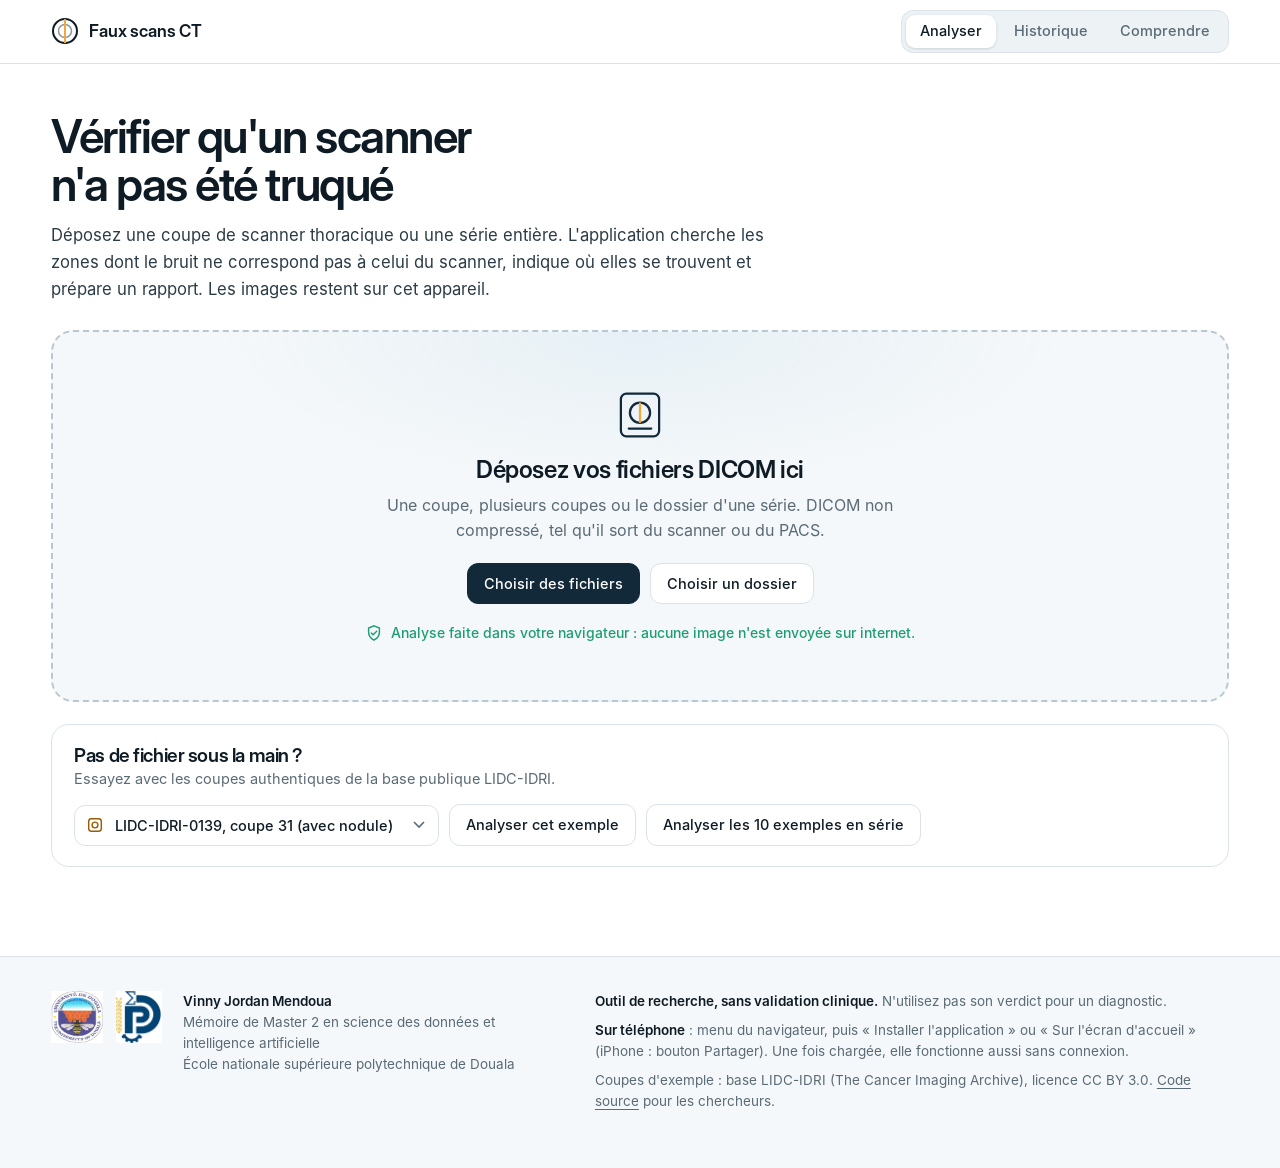
==== commit e6cf2a69: "Application web : outil d'analyse pour centre hospitalier ou particulier - dépôt d'une coupe, de plu" ====
--- a/site/index.html
+++ b/site/index.html
@@ -3,8 +3,8 @@
 <head>
 <meta charset="utf-8">
 <meta name="viewport" content="width=device-width, initial-scale=1">
-<title>Ce scanner a-t-il été truqué ? Détection de faux scans CT</title>
-<meta name="description" content="Détecter et localiser une falsification dans une coupe de scanner thoracique par l'analyse du bruit, directement dans le navigateur. Mémoire de Master de Vinny Jordan Mendoua (ENSPD, Université de Douala).">
+<title>Faux scans CT : vérifier qu'un scanner n'a pas été truqué</title>
+<meta name="description" content="Vérifier l'intégrité d'une coupe ou d'une série de scanner thoracique : détection et localisation des falsifications par l'analyse du bruit et l'apprentissage profond, sur l'appareil de l'utilisateur, avec rapport PDF.">
 <meta name="theme-color" content="#ffffff">
 <link rel="icon" href="img/icone.svg" type="image/svg+xml">
 <link rel="manifest" href="manifest.webmanifest">
@@ -23,51 +23,96 @@
 <a class="evitement" href="#analyser">Aller à l'analyse</a>
 
 <header class="barre">
-  <a class="marque" href="#haut" aria-label="Accueil">
+  <a class="marque" href="#analyser" aria-label="Accueil">
     <svg width="28" height="28" viewBox="0 0 28 28" aria-hidden="true"><circle cx="14" cy="14" r="12" fill="none" stroke="currentColor" stroke-width="2"/><circle cx="14" cy="14" r="6.5" fill="none" stroke="currentColor" stroke-width="1.5" opacity=".45"/><path d="M14 2v24" stroke="#F2A93B" stroke-width="2"/></svg>
     <span>Faux scans CT</span>
   </a>
-  <nav aria-label="Sections">
-    <a href="#analyser">Analyser</a>
-    <a href="#methode">Comment ça marche</a>
-    <a href="#resultats">Résultats</a>
-    <a href="#code">Code</a>
+  <nav class="onglets" aria-label="Pages">
+    <a href="#analyser" data-page="analyser">Analyser</a>
+    <a href="#historique" data-page="historique">Historique</a>
+    <a href="#comprendre" data-page="comprendre">Comprendre</a>
   </nav>
   <button class="bouton-barre installer" id="installer" type="button" hidden>Installer</button>
-  <a class="bouton-barre" href="https://github.com/Mendouavinny/detecteur-faux-scans-ct" rel="noopener">GitHub</a>
 </header>
 
-<main id="haut">
-
-<!-- ============================================================ SCÈNE : la console d'analyse -->
-<section class="scene" id="analyser" aria-labelledby="titre">
-  <div class="scene-tete">
-    <h1 id="titre">Ce scanner a&#8209;t&#8209;il été truqué&nbsp;?</h1>
-    <div class="scene-texte">
-      <p>Une tumeur peut être ajoutée ou effacée d'une image de scanner sans que l'œil le remarque. Le grain de l'image, lui, en garde la trace. Analysez une coupe ici&nbsp;: tout se passe sur votre appareil, rien n'est envoyé.</p>
-    </div>
-  </div>
-
-  <div class="console">
-    <div class="console-barre">
-      <label class="selecteur">
-        <span class="visuel-cache">Coupe d'exemple</span>
-        <svg viewBox="0 0 20 20" aria-hidden="true"><rect x="3" y="3" width="14" height="14" rx="3" fill="none" stroke="currentColor" stroke-width="1.6"/><circle cx="10" cy="10" r="3.2" fill="none" stroke="currentColor" stroke-width="1.6"/></svg>
-        <select id="choix-exemple"></select>
-      </label>
-      <label class="bouton-console fichier">
-        <input type="file" id="fichier" accept=".dcm,.dicom,application/dicom,application/octet-stream,*/*">
-        <svg viewBox="0 0 20 20" aria-hidden="true"><path d="M10 13V3M6 7l4-4 4 4M4 13v3h12v-3" fill="none" stroke="currentColor" stroke-width="1.6" stroke-linecap="round" stroke-linejoin="round"/></svg>
-        Ouvrir mon fichier DICOM
-      </label>
-      <div class="modele" role="radiogroup" aria-label="Type d'analyse">
-        <label class="mode" title="Branche du bruit seule : instantanée, sans téléchargement"><input type="radio" name="mode" value="rapide" checked><span>Analyse rapide</span></label>
-        <label class="mode" title="Bruit + réseau de neurones du mémoire : 17 Mo téléchargés une seule fois"><input type="radio" name="mode" value="complet"><span>Analyse complète</span></label>
-        <label class="option-diffusion" title="Fusion des trois branches : environ une minute par coupe sur ordinateur, davantage sur téléphone"><input type="checkbox" id="avec-diffusion"><span>+ diffusion <small>(lent)</small></span></label>
-      </div>
-    </div>
-
-    <div class="console-grille">
+<main>
+<!-- ================================================================== ANALYSER -->
+<section class="page" id="analyser" data-page="analyser">
+
+  <!-- accueil : déposer des fichiers ou choisir un exemple -->
+  <div class="accueil" id="accueil">
+    <div class="accueil-tete">
+      <h1>Vérifier qu'un scanner n'a pas été truqué</h1>
+      <p>Déposez une coupe de scanner thoracique ou une série entière. L'application cherche les zones dont le bruit ne correspond pas à celui du scanner, indique où elles se trouvent et prépare un rapport. Les images restent sur cet appareil.</p>
+    </div>
+
+    <div class="depot-zone" id="zone-depot">
+      <svg class="depot-icone" viewBox="0 0 48 48" aria-hidden="true"><rect x="7" y="5" width="34" height="38" rx="5" fill="none" stroke="currentColor" stroke-width="2"/><circle cx="24" cy="22" r="9" fill="none" stroke="currentColor" stroke-width="2"/><path d="M24 13v18" stroke="#F2A93B" stroke-width="2"/><path d="M14 36h20" stroke="currentColor" stroke-width="2" stroke-linecap="round"/></svg>
+      <p class="depot-titre">Déposez vos fichiers DICOM ici</p>
+      <p class="depot-aide">Une coupe, plusieurs coupes ou le dossier d'une série. DICOM non compressé, tel qu'il sort du scanner ou du PACS.</p>
+      <div class="actions">
+        <label class="bouton principal fichier">Choisir des fichiers<input type="file" id="fichier" multiple accept=".dcm,.dicom,application/dicom,application/octet-stream,*/*"></label>
+        <label class="bouton fichier choix-dossier">Choisir un dossier<input type="file" id="dossier" webkitdirectory multiple></label>
+      </div>
+      <p class="depot-confiance"><svg viewBox="0 0 20 20" aria-hidden="true"><path d="M10 2l6 2.5v4.6c0 4-2.6 7-6 8.9-3.4-1.9-6-4.9-6-8.9V4.5z" fill="none" stroke="currentColor" stroke-width="1.6"/><path d="M7 10l2 2 4-4" fill="none" stroke="currentColor" stroke-width="1.6" stroke-linecap="round"/></svg>Analyse faite dans votre navigateur : aucune image n'est envoyée sur internet.</p>
+    </div>
+
+    <div class="exemples">
+      <div>
+        <h2>Pas de fichier sous la main ?</h2>
+        <p>Essayez avec les coupes authentiques de la base publique LIDC-IDRI.</p>
+      </div>
+      <div class="exemples-actions">
+        <label class="selecteur"><span class="visuel-cache">Coupe d'exemple</span>
+          <svg viewBox="0 0 20 20" aria-hidden="true"><rect x="3" y="3" width="14" height="14" rx="3" fill="none" stroke="currentColor" stroke-width="1.6"/><circle cx="10" cy="10" r="3.2" fill="none" stroke="currentColor" stroke-width="1.6"/></svg>
+          <select id="choix-exemple"></select>
+        </label>
+        <button class="bouton" id="ouvrir-exemple" type="button">Analyser cet exemple</button>
+        <button class="bouton" id="serie-exemples" type="button">Analyser les 10 exemples en série</button>
+      </div>
+    </div>
+  </div>
+
+  <!-- résultats -->
+  <div class="resultats-vue" id="resultats" hidden>
+    <div class="dossier">
+      <div class="dossier-texte">
+        <p class="dossier-etiquette" id="dossier-etiquette">Analyse</p>
+        <h1 id="dossier-titre">—</h1>
+        <p class="dossier-infos" id="dossier-infos"></p>
+      </div>
+      <div class="dossier-actions">
+        <div class="modele" role="radiogroup" aria-label="Type d'analyse">
+          <label class="mode" title="Analyse du bruit seule : instantanée"><input type="radio" name="mode" value="rapide" checked><span>Rapide</span></label>
+          <label class="mode" title="Bruit + réseau de neurones : plus fiable (17 Mo téléchargés une seule fois)"><input type="radio" name="mode" value="complet"><span>Complète</span></label>
+          <label class="option-diffusion" title="Ajoute la branche diffusion : environ une minute par coupe"><input type="checkbox" id="avec-diffusion"><span>+ diffusion</span></label>
+        </div>
+        <button class="bouton principal" id="rapport-pdf" type="button"><svg viewBox="0 0 20 20" aria-hidden="true"><path d="M6 2h6l4 4v12H6zM12 2v4h4M8.5 11h5M8.5 14h5" fill="none" stroke="currentColor" stroke-width="1.6" stroke-linejoin="round"/></svg>Rapport PDF</button>
+        <button class="bouton" id="export-csv" type="button" hidden>Exporter (CSV)</button>
+        <button class="bouton" id="nouvelle" type="button">Nouvelle analyse</button>
+      </div>
+    </div>
+
+    <!-- série -->
+    <section class="carte serie" id="serie" hidden aria-labelledby="serie-titre">
+      <div class="carte-tete">
+        <div>
+          <h2 id="serie-titre">Toutes les coupes</h2>
+          <p class="carte-aide">Score de falsification de chaque coupe, dans l'ordre de la série. Touchez une barre pour ouvrir la coupe.</p>
+        </div>
+        <div class="serie-resume" id="serie-resume"></div>
+      </div>
+      <div class="serie-progression" id="serie-progression" hidden><span id="serie-progression-texte"></span><progress id="serie-progression-barre" max="1" value="0"></progress><button class="lien-bouton" id="serie-arreter" type="button">Arrêter</button></div>
+      <div class="graphe" id="graphe-serie"></div>
+      <div class="serie-nav">
+        <button class="bouton petit" id="coupe-prec" type="button" aria-label="Coupe précédente">← Précédente</button>
+        <span id="serie-position"></span>
+        <button class="bouton petit" id="coupe-suiv" type="button" aria-label="Coupe suivante">Suivante →</button>
+      </div>
+    </section>
+
+    <!-- la coupe -->
+    <div class="console">
       <div class="poste">
         <div class="film film-labo" id="film-labo" tabindex="0" aria-describedby="aide-film">
           <canvas id="labo-canvas" width="512" height="512" role="img" aria-label="Coupe analysée"></canvas>
@@ -80,9 +125,9 @@
         </div>
         <div class="couches" role="tablist" aria-label="Ce que montre l'image">
           <button role="tab" data-couche="image" aria-selected="true">Image</button>
+          <button role="tab" data-couche="proba" aria-selected="false">Zones suspectes</button>
+          <button role="tab" data-couche="bruit" aria-selected="false">Niveau du bruit</button>
           <button role="tab" data-couche="residu" aria-selected="false">Bruit</button>
-          <button role="tab" data-couche="bruit" aria-selected="false">Niveau du bruit</button>
-          <button role="tab" data-couche="proba" aria-selected="false">Zones suspectes</button>
           <button role="tab" data-couche="cnn" aria-selected="false" disabled>Carte du réseau</button>
           <button role="tab" data-couche="copie" aria-selected="false">Copies</button>
         </div>
@@ -94,9 +139,9 @@
 
       <aside class="verdict" aria-live="polite">
         <div class="verdict-carte">
-          <p class="verdict-etiquette" id="verdict-etiquette">Verdict de la branche du bruit</p>
+          <p class="verdict-etiquette" id="verdict-etiquette">Verdict</p>
           <p class="verdict-mot" id="verdict-mot">Analyse…</p>
-          <p class="verdict-score"><span id="score">—</span><small id="score-def">score de la coupe (moyenne des 3 patchs les plus suspects)</small></p>
+          <p class="verdict-score"><span id="score">—</span><small id="score-def">score de falsification</small></p>
           <div class="jauge" aria-hidden="true">
             <div class="jauge-piste" id="jauge-piste"><div class="jauge-valeur" id="jauge-valeur"></div><div class="jauge-avant" id="jauge-avant" hidden></div></div>
             <div class="jauge-seuils"><span id="seuil1" style="left:50%">0,5</span><span id="seuil2" style="left:85%">0,85</span></div>
@@ -110,69 +155,107 @@
           <p class="comparaison" id="comparaison" hidden></p>
         </div>
 
-        <fieldset class="trucages" id="choix-attaque">
-          <legend>Truquez cette coupe pour tester le détecteur</legend>
-          <div class="puces">
-            <label><input type="radio" name="attaque" value="aucune" checked><span>Originale</span></label>
-            <label><input type="radio" name="attaque" value="gan"><span>Ajouter un nodule <small>GAN</small></span></label>
-            <label><input type="radio" name="attaque" value="suppression"><span>Effacer le nodule <small>GAN</small></span></label>
-            <label><input type="radio" name="attaque" value="copie"><span>Copier-coller une zone</span></label>
-            <label><input type="radio" name="attaque" value="bruit"><span>Ajouter du bruit</span></label>
-            <label><input type="radio" name="attaque" value="lissage"><span>Lisser une zone</span></label>
-            <label><input type="radio" name="attaque" value="nodule"><span>Nodule sans bruit</span></label>
-          </div>
-        </fieldset>
-
+        <div class="constats-carte">
+          <h2>Ce que l'analyse a trouvé</h2>
+          <ul class="constats-liste" id="constats"></ul>
+        </div>
+
+        <details class="tiroir" id="tiroir-test">
+          <summary>Tester le détecteur : simuler une falsification</summary>
+          <p>Pour la formation ou la démonstration : l'application modifie elle-même la coupe affichée, puis l'analyse. Le fichier d'origine n'est pas touché.</p>
+          <fieldset class="trucages" id="choix-attaque">
+            <legend class="visuel-cache">Falsification simulée</legend>
+            <div class="puces">
+              <label><input type="radio" name="attaque" value="aucune" checked><span>Aucune</span></label>
+              <label><input type="radio" name="attaque" value="gan"><span>Ajouter un nodule <small>GAN</small></span></label>
+              <label><input type="radio" name="attaque" value="suppression"><span>Effacer le nodule <small>GAN</small></span></label>
+              <label><input type="radio" name="attaque" value="copie"><span>Copier-coller une zone</span></label>
+              <label><input type="radio" name="attaque" value="bruit"><span>Ajouter du bruit</span></label>
+              <label><input type="radio" name="attaque" value="lissage"><span>Lisser une zone</span></label>
+              <label><input type="radio" name="attaque" value="nodule"><span>Nodule sans bruit</span></label>
+            </div>
+          </fieldset>
+        </details>
         <details class="tiroir">
-          <summary>Détails de l'analyse</summary>
+          <summary>Informations techniques</summary>
           <dl class="mesures branches" id="branches" hidden></dl>
           <dl class="mesures">
-            <div><dt>Patchs analysés</dt><dd id="m-patchs">—</dd></div>
+            <div><dt>Zones analysées</dt><dd id="m-patchs">—</dd></div>
             <div><dt>Copie exacte</dt><dd id="m-copie">—</dd></div>
             <div><dt>Durée du calcul</dt><dd id="m-duree">—</dd></div>
             <div><dt>Empreinte SHA-256</dt><dd id="m-sha" class="sha">—</dd></div>
           </dl>
         </details>
         <details class="tiroir">
-          <summary>Réglages de l'alerte</summary>
+          <summary>Réglages des seuils d'alerte</summary>
           <label class="reglage"><span>Au-dessus de <output id="v-tau1">0,50</output> : à vérifier</span>
             <input type="range" id="tau1" min="0.05" max="0.95" step="0.01" value="0.5"></label>
           <label class="reglage"><span>Au-dessus de <output id="v-tau2">0,85</output> : alerte</span>
             <input type="range" id="tau2" min="0.1" max="0.99" step="0.01" value="0.85"></label>
           <p>0,5 est le seuil de décision du mémoire ; 0,85 correspond au 95ᵉ centile des coupes authentiques de validation. Aucun de ces seuils n'est calibré cliniquement.</p>
         </details>
-        <details class="tiroir">
-          <summary>Quels modèles tournent ici ?</summary>
-          <p><b>Analyse rapide</b> : la branche du bruit. 27 mesures par carré de 64 × 64 pixels, puis un classifieur à 300 arbres. Instantanée, sans téléchargement.</p>
-          <p><b>Analyse complète</b> : la branche du bruit, plus le réseau de neurones du mémoire (couche de Bayar, SRM, EfficientNet-B0 et U-Net) et, si vous cochez la diffusion, le DDPM. Une fusion locale puis un méta-classifieur décident. Les réseaux (17 Mo chacun) sont téléchargés une seule fois.</p>
-          <p>Ce sont les modèles de l'exécution finale du mémoire (300 patients). C'est un outil de recherche, pas un dispositif médical : une alerte invite à vérifier, elle ne prouve rien.</p>
-        </details>
       </aside>
     </div>
-  </div>
-
+
+    <!-- analyse détaillée -->
+    <section class="detaillee" aria-labelledby="titre-detaillee">
+      <h2 id="titre-detaillee">Analyse détaillée</h2>
+      <div class="graphes-grille">
+        <figure class="carte graphe-carte">
+          <figcaption><h3>Score des zones du poumon</h3><p>Chaque zone est un carré de 64 × 64 pixels. Une coupe authentique a presque toutes ses zones à gauche, près de 0.</p></figcaption>
+          <div class="graphe" id="g-zones"></div>
+        </figure>
+        <figure class="carte graphe-carte">
+          <figcaption><h3>Avis de chaque méthode</h3><p id="g-methodes-aide">Moyenne des trois zones les plus suspectes pour chaque méthode, et score final de la coupe.</p></figcaption>
+          <div class="graphe" id="g-methodes"></div>
+        </figure>
+        <figure class="carte graphe-carte">
+          <figcaption><h3>Niveau du bruit dans le poumon</h3><p>Bruit local comparé au bruit habituel de la coupe. Une zone lissée ou générée manque de bruit (à gauche, en bleu) ; un bruit ajouté en a trop (à droite).</p></figcaption>
+          <div class="graphe" id="g-bruit"></div>
+        </figure>
+        <figure class="carte graphe-carte">
+          <figcaption><h3>Bruit et score de chaque zone</h3><p>Une zone falsifiée s'écarte souvent du bruit des autres zones et reçoit un score élevé : elle apparaît en haut, loin de 1.</p></figcaption>
+          <div class="graphe" id="g-nuage"></div>
+        </figure>
+      </div>
+      <div class="carte zones-carte">
+        <h3>Les trois zones les plus suspectes</h3>
+        <p class="carte-aide">À gauche l'image, à droite son bruit (anatomie retirée). Une zone falsifiée a souvent un bruit plus lisse, plus fort ou recopié.</p>
+        <div class="zones" id="zones-suspectes"></div>
+      </div>
+    </section>
+  </div>
+</section>
+
+<!-- ================================================================== HISTORIQUE -->
+<section class="page" id="historique" data-page="historique" hidden>
+  <div class="page-tete">
+    <h1>Historique des analyses</h1>
+    <p>Chaque analyse faite sur cet appareil est inscrite ici et scellée avec l'empreinte de la précédente : modifier ou supprimer une ligne casse la chaîne, ce que « Vérifier la chaîne » détecte. L'historique reste dans ce navigateur.</p>
+  </div>
   <div class="journal" id="journal">
-    <div class="journal-tete">
-      <h2>Historique des analyses</h2>
-      <p>Chaque analyse est scellée avec l'empreinte de la précédente : modifier une ligne casse la chaîne. L'historique reste dans ce navigateur.</p>
-      <div class="journal-actions">
-        <button class="bouton petit" id="j-verifier" type="button">Vérifier la chaîne</button>
-        <button class="bouton petit" id="j-exporter" type="button">Exporter</button>
-        <button class="bouton petit" id="j-effacer" type="button">Effacer</button>
-        <span id="j-etat" class="journal-etat" role="status"></span>
-      </div>
+    <div class="journal-actions">
+      <button class="bouton petit" id="j-verifier" type="button">Vérifier la chaîne</button>
+      <button class="bouton petit" id="j-exporter" type="button">Exporter (JSON)</button>
+      <button class="bouton petit" id="j-effacer" type="button">Effacer</button>
+      <span id="j-etat" class="journal-etat" role="status"></span>
     </div>
     <div class="journal-table">
       <table>
-        <thead><tr><th>Heure</th><th>Coupe</th><th>Analyse</th><th>Score</th><th>Verdict</th><th>Empreinte</th></tr></thead>
+        <thead><tr><th>Date</th><th>Coupe</th><th>Analyse</th><th>Score</th><th>Verdict</th><th>Empreinte</th></tr></thead>
         <tbody id="j-lignes"><tr><td colspan="6" class="vide">Aucune analyse pour l'instant.</td></tr></tbody>
       </table>
     </div>
   </div>
 </section>
 
-<!-- ============================================================ COMMENT ÇA MARCHE -->
-<section class="section methode" id="methode">
+<!-- ================================================================== COMPRENDRE -->
+<section class="page" id="comprendre" data-page="comprendre" hidden>
+  <div class="page-tete">
+    <h1>Comment fonctionne la détection</h1>
+    <p>Une tumeur peut être ajoutée ou effacée d'une image de scanner sans que l'œil le remarque. Le grain de l'image, lui, en garde la trace.</p>
+  </div>
+
   <div class="methode-grille">
     <figure class="film film-accueil" id="film-accueil">
       <div class="volet">
@@ -187,7 +270,6 @@
       </div>
       <figcaption>Faites glisser le curseur. À gauche, ce que voit le radiologue. À droite, le bruit de la même coupe : le nodule injecté y apparaît comme un trou.</figcaption>
     </figure>
-
     <div class="methode-texte">
       <h2>Le grain de l'image ne ment pas</h2>
       <p class="intro">Chaque scanner imprime dans l'image un bruit fin, propre à sa dose et à son réglage. Une zone ajoutée, effacée ou recopiée vient d'ailleurs : elle n'a pas ce grain.</p>
@@ -202,11 +284,8 @@
   <div class="menace">
     <p><strong>Pourquoi c'est important.</strong> En 2019, l'équipe de Mirsky a montré avec CT-GAN qu'une fausse tumeur insérée dans un scanner trompe les radiologues : <b>99 %</b> de cancers diagnostiqués à tort, <b>94 %</b> d'examens jugés normaux après effacement d'une vraie tumeur.</p>
   </div>
-</section>
-
-<!-- ============================================================ RÉSULTATS -->
-<section class="section resultats" id="resultats">
-  <div class="resultats-grille">
+
+  <div class="resultats-grille" id="resultats-memoire">
     <div class="resultats-texte">
       <h2>Évalué sur 300 patients</h2>
       <p>Le détecteur a appris sur 210 patients de la base publique LIDC-IDRI, puis a été testé sur 45 autres qu'il n'avait jamais vus, avec sept façons de truquer une coupe.</p>
@@ -216,7 +295,6 @@
         <li class="limite"><b>Limite</b> : face à des générateurs jamais vus, cette avance disparaît (AUC de 0,76 à 0,79 sur CT-GAN).</li>
       </ul>
     </div>
-
     <figure class="barres" aria-labelledby="titre-barres">
       <figcaption id="titre-barres">AUC sur le test interne (413 coupes) : 1 = parfait, 0,5 = hasard. Hachurées : les méthodes d'autres auteurs, testées sur les mêmes coupes.</figcaption>
       <div class="barres-zone">
@@ -229,6 +307,15 @@
         <div class="ligne axe" aria-hidden="true"><span></span><span class="piste"><span style="left:50%">hasard</span><span style="left:100%">1</span></span><span></span></div>
       </div>
     </figure>
+  </div>
+
+  <div class="usage">
+    <h2>Bon usage</h2>
+    <div class="usage-grille">
+      <div><h3>Dans un centre hospitalier</h3><p>Analysez la série telle qu'elle sort du PACS, sans la recompresser. Une alerte signale une coupe à revérifier auprès de sa source (scanner, archive) ; gardez le rapport PDF et l'empreinte SHA-256 dans le dossier.</p></div>
+      <div><h3>Pour un particulier</h3><p>Utilisez les fichiers DICOM remis par le centre d'imagerie (CD ou lien de téléchargement). Un résultat « à vérifier » n'est pas un diagnostic : parlez-en au radiologue ou au médecin qui a prescrit l'examen.</p></div>
+      <div><h3>Ce que l'outil ne fait pas</h3><p>Il ne pose aucun diagnostic médical et n'a pas de validation clinique. Il ne lit pas les images compressées (JPEG) et reste moins fiable face à des méthodes de falsification qu'il n'a jamais vues.</p></div>
+    </div>
   </div>
 
   <details class="specialistes">
@@ -244,7 +331,6 @@
           <li><b>Un copier-déplacer</b> duplique le bruit à l'identique, ce qui n'arrive jamais dans une vraie acquisition.</li>
         </ul>
       </div>
-
       <h3>Les filtres de la branche du bruit</h3>
       <p class="colonne">Chaque pixel est prédit à partir de ses voisins, puis la prédiction est soustraite. Quatre filtres viennent de la stéganalyse :</p>
       <div class="noyaux">
@@ -254,7 +340,6 @@
         <figure><div class="formule">x<sub>i,j+1</sub> − x<sub>i,j</sub></div><figcaption>Différence horizontale</figcaption></figure>
       </div>
       <p class="colonne">Pour chaque patch de 64 × 64 pixels (pas de 32) : niveau du bruit (σ = 1,4826 × MAD), corrélation entre voisins, énergie sur six anneaux du spectre, kurtosis et intensité, chacun comparé aux autres patchs de la coupe par un écart robuste z = (f − médiane) / (1,4826 × MAD). Les fenêtres de 8 × 8 pixels identiques et éloignées signalent un copier-déplacer.</p>
-
       <h3>L'architecture hybride</h3>
       <div class="archi" role="img" aria-label="Architecture : coupe DICOM, prétraitement, patchs, trois branches (forensique, CNN, diffusion), fusion, décision et carte, module de sécurité">
         <div class="a-col">
@@ -273,41 +358,17 @@
           <div class="a-boite pointille">Module de sécurité (prototype)<small>empreinte SHA-256, journal chaîné</small></div>
         </div>
       </div>
-
       <div class="constats">
         <div><h4>Le bruit sépare là où l'intensité échoue</h4><p>Descripteurs du bruit : AUC 0,790, contre 0,482 pour l'intensité des pixels, soit +0,309 (IC 95 % : 0,228 à 0,383).</p></div>
         <div><h4>Stable d'une partition à l'autre</h4><p>L'avance de la fusion bruit + CNN se retrouve dans les cinq partitions des patients (0,881 ± 0,026).</p></div>
         <div><h4>Ce qui ne généralise pas</h4><p>0,76 à 0,79 sur CT-GAN, 0,55 à 0,79 sur M3Dsynth. La diffusion n'apporte rien (−0,009) et la localisation reste faible (Dice 0,089).</p></div>
       </div>
-
       <div class="encart">
         <h4>Un résultat trop beau, corrigé</h4>
         <p>Les premières exécutions donnaient une AUC de 0,946. En contrôlant le prétraitement, j'ai trouvé pourquoi : seules les coupes falsifiées étaient écrêtées à −1024 HU. Ce seul indice, sans regarder l'image, donnait une AUC de 0,829, et le modèle l'avait appris : il gonflait son score de 0,125. Toutes les coupes reçoivent désormais le même écrêtage, et tous les chiffres de cette page viennent de l'exécution corrigée.</p>
       </div>
     </div>
   </details>
-</section>
-
-<!-- ============================================================ CODE -->
-<section class="section code" id="code">
-  <div class="code-carte">
-    <div class="code-texte">
-      <h2>Code source ouvert</h2>
-      <p>Le code du mémoire, cette application et le détecteur Python sont publics. Le détecteur Python tourne aussi en ligne, sur un serveur gratuit qui met environ une minute à se réveiller.</p>
-      <div class="actions">
-        <a class="bouton principal" href="https://github.com/Mendouavinny/detecteur-faux-scans-ct" rel="noopener">Voir le code sur GitHub</a>
-        <a class="bouton" href="https://detecteur-faux-scans-ct.onrender.com" rel="noopener">Détecteur Python en ligne</a>
-      </div>
-    </div>
-    <div class="terminal">
-      <div class="terminal-tete" aria-hidden="true"><span>Lancer le détecteur sur votre ordinateur</span></div>
-      <pre><code><span class="invite">$</span> git clone https://github.com/Mendouavinny/detecteur-faux-scans-ct
-<span class="invite">$</span> cd detecteur-faux-scans-ct
-<span class="invite">$</span> pip install -r requirements-render.txt
-<span class="invite">$</span> python app.py</code></pre>
-      <p>Python 3.11 ou plus récent, sur processeur : aucune carte graphique n'est nécessaire.</p>
-    </div>
-  </div>
 </section>
 </main>
 
@@ -321,11 +382,14 @@
       <p><b>Vinny Jordan Mendoua</b><br>Mémoire de Master 2 en science des données et intelligence artificielle<br>École nationale supérieure polytechnique de Douala</p>
     </div>
     <div class="pied-notes">
+      <p><b>Outil de recherche, sans validation clinique.</b> N'utilisez pas son verdict pour un diagnostic.</p>
       <p><b>Sur téléphone</b> : menu du navigateur, puis « Installer l'application » ou « Sur l'écran d'accueil » (iPhone : bouton Partager). Une fois chargée, elle fonctionne aussi sans connexion.</p>
-      <p>Coupes : base LIDC-IDRI (The Cancer Imaging Archive), licence CC BY 3.0. Armato et al., <i>Medical Physics</i> 38(2), 2011.</p>
-      <p>Outil de recherche, sans validation clinique. N'utilisez pas son verdict pour un diagnostic.</p>
+      <p>Coupes d'exemple : base LIDC-IDRI (The Cancer Imaging Archive), licence CC BY 3.0. <a href="https://github.com/Mendouavinny/detecteur-faux-scans-ct" rel="noopener">Code source</a> pour les chercheurs.</p>
     </div>
   </div>
 </footer>
+
+<div class="rapport" id="rapport" aria-hidden="true"></div>
+<div class="infobulle" id="infobulle" role="tooltip" hidden></div>
 </body>
 </html>
--- a/site/css/style.css
+++ b/site/css/style.css
@@ -1,5 +1,5 @@
-/* Faux scans CT — une station de lecture claire : la coupe, sur son film noir, au centre d'une console blanche.
-   Ambre : annotations DICOM et trucages ; vert, ambre, rouge : les trois niveaux du verdict. */
+/* Faux scans CT — outil d'analyse clair : la coupe, sur son film noir, au centre ; verdict, constats et graphiques
+   autour. Ambre : annotations DICOM et simulations ; vert, ambre, rouge : les trois niveaux du verdict. */
 @font-face { font-family: "Inter Display"; src: url("../polices/InterDisplay-SemiBold.woff") format("woff"); font-weight: 600; font-display: swap; }
 @font-face { font-family: "Inter Display"; src: url("../polices/InterDisplay-Medium.woff") format("woff"); font-weight: 500; font-display: swap; }
 @font-face { font-family: "Inter"; src: url("../polices/Inter-Regular.woff") format("woff"); font-weight: 400; font-display: swap; }
@@ -8,26 +8,26 @@
 @font-face { font-family: "Annot"; src: url("../polices/DejaVuSansMono.woff") format("woff"); font-display: swap; }
 
 :root {
-  --fond: #ffffff;          /* page blanche */
+  --fond: #ffffff;
   --carte: #ffffff;
-  --carte-2: #f5f8fa;       /* panneaux posés dans une carte */
-  --creux: #edf2f5;         /* pistes, commutateurs */
+  --carte-2: #f5f8fa;
+  --creux: #edf2f5;
   --encre: #0e1b24;
   --texte: #2b3c46;
   --gris: #5a6b75;
   --trait: #dbe3e8;
-  --marine: #12293a;        /* barres fortes, sélection */
-  --film: #05090c;          /* le fond noir de la coupe, et lui seul */
+  --marine: #12293a;
+  --film: #05090c;
   --ambre: #f2a93b;
-  --ambre-texte: #9a5d06;   /* ambre lisible sur fond clair */
+  --ambre-texte: #9a5d06;
   --sain: #1f9d72;
   --verifier: #e39b22;
   --alerte: #d9472f;
   --titre: "Inter Display", "Inter", system-ui, sans-serif;
   --ui: "Inter", system-ui, -apple-system, "Segoe UI", sans-serif;
   --annot: "Annot", ui-monospace, monospace;
-  --ombre: 0 30px 70px -36px rgba(18, 41, 58, .26), 0 2px 6px rgba(18, 41, 58, .05);
-  --marge: clamp(16px, 4.5vw, 64px);
+  --ombre: 0 24px 60px -34px rgba(18, 41, 58, .24), 0 2px 6px rgba(18, 41, 58, .05);
+  --marge: clamp(14px, 4vw, 56px);
   --max: 1280px;
 }
 
@@ -35,10 +35,7 @@
 [hidden] { display: none !important; }
 html { scroll-behavior: smooth; scroll-padding-top: 68px; }
 @media (prefers-reduced-motion: reduce) { html { scroll-behavior: auto; } }
-body {
-  margin: 0; background: var(--fond); color: var(--encre);
-  font: 400 16px/1.55 var(--ui); -webkit-font-smoothing: antialiased; text-rendering: optimizeLegibility;
-}
+body { margin: 0; background: var(--fond); color: var(--encre); font: 400 16px/1.55 var(--ui); -webkit-font-smoothing: antialiased; text-rendering: optimizeLegibility; }
 a { color: inherit; text-decoration-thickness: 1px; text-underline-offset: 3px; }
 :focus-visible { outline: 2px solid var(--ambre); outline-offset: 3px; border-radius: 6px; }
 img, canvas { display: block; max-width: 100%; }
@@ -46,94 +43,131 @@
 .visuel-cache { position: absolute; width: 1px; height: 1px; overflow: hidden; clip: rect(0 0 0 0); white-space: nowrap; }
 .evitement { position: absolute; left: -9999px; top: 8px; background: var(--marine); color: #fff; padding: 8px 14px; border-radius: 8px; z-index: 30; }
 .evitement:focus { left: 8px; }
-
-h2 { font: 600 clamp(30px, 3.3vw, 46px)/1.06 var(--titre); letter-spacing: -.03em; margin: 0 0 18px; text-wrap: balance; }
-h3 { font: 600 18px/1.3 var(--titre); letter-spacing: -.01em; margin: 0 0 6px; }
-h4 { font: 600 16.5px/1.3 var(--titre); letter-spacing: -.005em; margin: 0 0 6px; }
-
-/* ------------------------------------------------------------ barre de navigation */
+h1 { font: 600 clamp(30px, 3.6vw, 48px)/1.05 var(--titre); letter-spacing: -.032em; margin: 0; text-wrap: balance; }
+h2 { font: 600 clamp(22px, 2.2vw, 30px)/1.12 var(--titre); letter-spacing: -.022em; margin: 0 0 12px; text-wrap: balance; }
+h3 { font: 600 17px/1.3 var(--titre); letter-spacing: -.01em; margin: 0 0 6px; }
+h4 { font: 600 16px/1.3 var(--titre); margin: 0 0 6px; }
+.vide { color: var(--gris); font-size: 14px; margin: 18px 0; text-align: center; }
+
+/* ------------------------------------------------------------ barre et onglets */
 .barre {
-  position: sticky; top: 0; z-index: 20; display: flex; align-items: center; gap: 28px;
-  padding: 12px var(--marge); background: color-mix(in srgb, #fff 86%, transparent); backdrop-filter: saturate(1.4) blur(12px);
+  position: sticky; top: 0; z-index: 20; display: flex; align-items: center; gap: 24px;
+  padding: 10px var(--marge); background: color-mix(in srgb, #fff 88%, transparent); backdrop-filter: saturate(1.4) blur(12px);
   border-bottom: 1px solid var(--trait);
 }
-.marque { display: flex; align-items: center; gap: 10px; font: 600 17px/1 var(--titre); letter-spacing: -.01em; text-decoration: none; }
-.barre nav { display: flex; gap: 26px; margin-left: auto; font-size: 14.5px; }
-.barre nav a { text-decoration: none; color: var(--gris); transition: color .15s; }
-.barre nav a:hover { color: var(--encre); }
-.bouton-barre {
-  font: 500 14px/1 var(--ui); color: var(--encre); text-decoration: none; padding: 9px 14px; border-radius: 10px;
-  border: 1px solid var(--trait); background: #fff; cursor: pointer;
-}
-.bouton-barre:hover { border-color: var(--gris); }
-.bouton-barre.installer { background: var(--marine); border-color: var(--marine); color: #fff; }
-@media (max-width: 880px) { .barre nav { display: none; } .marque { margin-right: auto; } .barre { gap: 10px; } }
-
-/* ------------------------------------------------------------ scène : la console d'analyse */
-.scene {
-  background:
-    radial-gradient(900px 460px at 80% -12%, rgba(120, 180, 214, .16), transparent 70%),
-    radial-gradient(700px 380px at 0% -8%, rgba(242, 169, 59, .07), transparent 70%),
-    var(--fond);
-  padding: clamp(36px, 5vw, 64px) var(--marge) clamp(48px, 6vw, 80px);
-}
-.scene > * { max-width: var(--max); margin-inline: auto; }
-.scene-tete {
-  display: grid; grid-template-columns: minmax(0, 1.25fr) minmax(0, 1fr); gap: 20px clamp(28px, 5vw, 72px);
-  align-items: end; margin-bottom: clamp(24px, 3vw, 36px);
-}
-h1 { font: 600 clamp(38px, 5.4vw, 72px)/1.0 var(--titre); letter-spacing: -.038em; margin: 0; text-wrap: balance; }
-.scene-texte p { margin: 0; font-size: clamp(16px, 1.3vw, 18px); line-height: 1.6; color: var(--texte); max-width: 34em; }
-@media (max-width: 900px) { .scene-tete { grid-template-columns: 1fr; } }
-
-.console { background: var(--carte); border: 1px solid var(--trait); border-radius: 22px; padding: 12px; box-shadow: var(--ombre); }
-.console-barre { display: flex; flex-wrap: wrap; align-items: center; gap: 10px; padding: 2px 2px 12px; }
-
+.marque { display: flex; align-items: center; gap: 10px; font: 600 17px/1 var(--titre); letter-spacing: -.01em; text-decoration: none; margin-right: auto; }
+.onglets { display: flex; gap: 4px; background: var(--creux); border: 1px solid var(--trait); border-radius: 12px; padding: 4px; }
+.onglets a { text-decoration: none; color: var(--gris); font: 500 14.5px/1 var(--ui); padding: 9px 14px; border-radius: 9px; transition: background .15s, color .15s; }
+.onglets a:hover { color: var(--encre); }
+.onglets a[aria-current=page] { background: #fff; color: var(--encre); box-shadow: 0 1px 3px rgba(18, 41, 58, .16); }
+.bouton-barre { font: 500 14px/1 var(--ui); color: #fff; padding: 10px 14px; border-radius: 10px; border: 1px solid var(--marine); background: var(--marine); cursor: pointer; }
+@media (max-width: 640px) {
+  .barre { flex-wrap: wrap; gap: 8px 10px; padding-bottom: 8px; }
+  .onglets { order: 3; width: 100%; }
+  .onglets a { flex: 1; text-align: center; padding: 9px 6px; }
+}
+
+/* ------------------------------------------------------------ pages */
+.page { max-width: var(--max); margin: 0 auto; padding: clamp(24px, 4vw, 48px) var(--marge) clamp(56px, 7vw, 96px); }
+.page-tete { margin-bottom: clamp(24px, 3vw, 36px); max-width: 760px; }
+.page-tete p { color: var(--texte); font-size: clamp(16px, 1.25vw, 17.5px); line-height: 1.6; margin: 12px 0 0; }
+.carte { background: var(--carte); border: 1px solid var(--trait); border-radius: 18px; padding: clamp(18px, 2vw, 24px); }
+.carte-aide { color: var(--gris); font-size: 14px; margin: 0; line-height: 1.5; }
+
+/* boutons */
+.actions { display: flex; flex-wrap: wrap; gap: 10px; }
+.bouton {
+  position: relative; display: inline-flex; align-items: center; justify-content: center; gap: 8px; padding: 11px 16px; border-radius: 11px; cursor: pointer;
+  font: 500 14.5px/1.2 var(--ui); text-decoration: none; color: var(--encre); background: #fff; border: 1px solid var(--trait); transition: background .15s, border-color .15s;
+}
+.bouton:hover { border-color: var(--gris); }
+.bouton:disabled { opacity: .45; cursor: not-allowed; }
+.bouton svg { width: 18px; height: 18px; }
+.bouton.principal { background: var(--marine); border-color: var(--marine); color: #fff; }
+.bouton.principal:hover { background: #1c3b52; }
+.bouton.petit { padding: 8px 12px; font-size: 13.5px; }
+.fichier input { position: absolute; inset: 0; opacity: 0; cursor: pointer; width: 100%; }
+.fichier:focus-within { outline: 2px solid var(--ambre); outline-offset: 2px; }
+.lien-bouton { background: none; border: 0; padding: 6px 0 0; color: var(--gris); text-decoration: underline; cursor: pointer; font: 13px var(--ui); }
+
+/* ------------------------------------------------------------ accueil de l'analyse */
+.accueil { display: grid; gap: 22px; }
+.accueil-tete { max-width: 760px; }
+.accueil-tete p { color: var(--texte); font-size: clamp(16px, 1.3vw, 18px); line-height: 1.6; margin: 14px 0 6px; }
+.depot-zone {
+  display: grid; justify-items: center; text-align: center; gap: 8px; padding: clamp(32px, 5vw, 56px) 20px;
+  border: 2px dashed #b9c8d0; border-radius: 22px;
+  background: radial-gradient(600px 220px at 50% 0%, rgba(120, 180, 214, .12), transparent 70%), var(--carte-2);
+  transition: border-color .15s, background .15s;
+}
+.depot-zone.survol { border-color: var(--ambre); background: #fff8ec; }
+.depot-icone { width: 54px; height: 54px; color: var(--marine); margin-bottom: 6px; }
+.depot-titre { font: 600 clamp(20px, 2vw, 24px)/1.2 var(--titre); letter-spacing: -.015em; margin: 0; }
+.depot-aide { color: var(--gris); margin: 0 0 12px; max-width: 34em; }
+.depot-zone .actions { justify-content: center; }
+.depot-confiance { display: flex; align-items: center; gap: 8px; color: var(--sain); font-size: 14px; font-weight: 500; margin: 10px 0 0; }
+.depot-confiance svg { width: 18px; height: 18px; flex: none; }
+.accueil-alerte { color: var(--alerte); font-weight: 500; margin: 6px 0 0; }
+.exemples { display: flex; flex-wrap: wrap; align-items: center; justify-content: space-between; gap: 14px 24px; padding: 20px 22px; border: 1px solid var(--trait); border-radius: 18px; }
+.exemples h2 { font-size: 19px; margin: 0 0 2px; }
+.exemples p { margin: 0; color: var(--gris); font-size: 14.5px; }
+.exemples-actions { display: flex; flex-wrap: wrap; gap: 10px; }
 .selecteur { position: relative; display: flex; align-items: center; }
-.selecteur svg, .bouton-console svg { width: 18px; height: 18px; flex: none; }
-.selecteur svg { position: absolute; left: 12px; color: var(--ambre-texte); pointer-events: none; }
+.selecteur svg { position: absolute; left: 12px; width: 18px; height: 18px; color: var(--ambre-texte); pointer-events: none; }
 .selecteur select {
-  font: 500 14.5px var(--ui); color: var(--encre); background-color: var(--carte-2);
+  font: 500 14.5px var(--ui); color: var(--encre); background-color: #fff;
   background-image: url("data:image/svg+xml,%3Csvg xmlns='http://www.w3.org/2000/svg' width='12' height='8'%3E%3Cpath d='M1 1l5 5 5-5' fill='none' stroke='%235a6b75' stroke-width='1.6'/%3E%3C/svg%3E");
   background-repeat: no-repeat; background-position: right 13px center;
-  border: 1px solid var(--trait); border-radius: 12px; padding: 11px 38px 11px 40px; appearance: none; cursor: pointer; min-width: 280px;
-}
-.bouton-console {
-  position: relative; display: inline-flex; align-items: center; gap: 9px; font: 500 14.5px/1.2 var(--ui); color: var(--encre);
-  background: #fff; border: 1px dashed #b7c6ce; border-radius: 12px; padding: 11px 15px; cursor: pointer;
-  transition: border-color .15s, background .15s;
-}
-.bouton-console:hover { border-color: var(--ambre); background: #fff8ec; }
-.fichier input { position: absolute; inset: 0; opacity: 0; cursor: pointer; width: 100%; }
-.fichier:focus-within { outline: 2px solid var(--ambre); outline-offset: 2px; }
-
-.modele { margin-left: auto; display: flex; align-items: center; gap: 4px; background: var(--creux); border: 1px solid var(--trait); border-radius: 13px; padding: 4px; }
+  border: 1px solid var(--trait); border-radius: 11px; padding: 11px 38px 11px 40px; appearance: none; cursor: pointer; min-width: 260px;
+}
+
+/* ------------------------------------------------------------ résultats : en-tête du dossier */
+.resultats-vue { display: grid; gap: 16px; }
+.resultats-vue > *, .accueil > *, .serie > *, .detaillee > * { min-width: 0; }
+.dossier { display: flex; flex-wrap: wrap; align-items: flex-end; justify-content: space-between; gap: 14px 20px; padding-bottom: 6px; }
+.dossier-etiquette { margin: 0 0 4px; color: var(--ambre-texte); font-weight: 600; font-size: 13.5px; }
+.dossier h1 { font-size: clamp(24px, 2.6vw, 34px); word-break: break-word; }
+.dossier-infos { margin: 6px 0 0; color: var(--gris); font-size: 14px; }
+.dossier-actions { display: flex; flex-wrap: wrap; align-items: center; gap: 8px; }
+.modele { display: flex; align-items: center; gap: 4px; background: var(--creux); border: 1px solid var(--trait); border-radius: 12px; padding: 4px; }
 .mode, .option-diffusion { position: relative; }
 .mode input, .option-diffusion input { position: absolute; opacity: 0; pointer-events: none; }
-.mode span, .option-diffusion span {
-  display: block; padding: 8px 14px; border-radius: 9px; font: 500 14px/1.2 var(--ui); color: var(--gris); cursor: pointer; white-space: nowrap;
-  transition: background .15s, color .15s, box-shadow .15s;
-}
+.mode span, .option-diffusion span { display: block; padding: 8px 13px; border-radius: 9px; font: 500 14px/1.2 var(--ui); color: var(--gris); cursor: pointer; white-space: nowrap; transition: background .15s, color .15s; }
 .mode span:hover, .option-diffusion span:hover { color: var(--encre); }
 .mode input:checked + span { background: #fff; color: var(--encre); box-shadow: 0 1px 3px rgba(18, 41, 58, .16); }
 .option-diffusion { display: none; }
 .modele.complet .option-diffusion { display: block; }
 .option-diffusion span { border: 1px dashed transparent; }
-.option-diffusion small { color: var(--gris); font-size: 12px; }
 .option-diffusion input:checked + span { color: var(--ambre-texte); border-color: var(--ambre); background: #fff8ec; }
 .mode input:focus-visible + span, .option-diffusion input:focus-visible + span { outline: 2px solid var(--ambre); outline-offset: 1px; }
 
-.console-grille { display: grid; grid-template-columns: minmax(0, 600px) minmax(0, 1fr); gap: 12px; align-items: start; }
-.console-grille > *, .journal > *, .methode-grille > *, .resultats-grille > *, .code-carte > *, .scene-tete > * { min-width: 0; }
-@media (max-width: 1020px) { .console-grille { grid-template-columns: minmax(0, 1fr); } }
-
-/* le film : la coupe et ses annotations DICOM (seul fond noir de la page) */
+/* série */
+.serie { display: grid; gap: 12px; }
+.carte-tete { display: flex; flex-wrap: wrap; justify-content: space-between; align-items: flex-start; gap: 10px 24px; }
+.carte-tete h2 { font-size: 20px; margin-bottom: 4px; }
+.serie-resume { display: flex; flex-wrap: wrap; gap: 8px; }
+.pastille-etat { display: inline-flex; align-items: center; gap: 6px; padding: 5px 10px; border-radius: 999px; font-size: 13px; background: var(--carte-2); border: 1px solid var(--trait); color: var(--texte); white-space: nowrap; }
+.pastille-etat::before { content: ""; width: 8px; height: 8px; border-radius: 50%; background: #a6b5be; }
+.pastille-etat.conforme::before { background: var(--sain); }
+.pastille-etat.verifier::before { background: var(--verifier); }
+.pastille-etat.alerte::before { background: var(--alerte); }
+.pastille-etat b { color: var(--encre); }
+.serie-progression { display: flex; flex-wrap: wrap; align-items: center; gap: 8px 14px; padding: 10px 14px; border-radius: 11px; background: #fff8ec; border: 1px solid #f3d29a; font-size: 14px; }
+.serie-progression progress { flex: 1 1 200px; height: 6px; accent-color: var(--ambre); }
+.serie-avis { margin: 0; padding: 10px 14px; border-radius: 11px; background: #fdecea; border: 1px solid #f3c2bb; color: #8f2a1b; font-size: 14px; }
+.serie-nav { display: flex; align-items: center; justify-content: space-between; gap: 10px; font-size: 13.5px; color: var(--gris); }
+.serie-nav span { flex: 1; min-width: 0; text-align: center; overflow: hidden; text-overflow: ellipsis; white-space: nowrap; }
+.graphe { min-width: 0; overflow: hidden; }
+.graphe svg { display: block; }
+
+/* ------------------------------------------------------------ la coupe et le verdict */
+.console { display: grid; grid-template-columns: minmax(0, 600px) minmax(0, 1fr); gap: 14px; align-items: start; background: var(--carte); border: 1px solid var(--trait); border-radius: 22px; padding: 12px; box-shadow: var(--ombre); }
+.console > * { min-width: 0; }
+@media (max-width: 1020px) { .console { grid-template-columns: minmax(0, 1fr); } }
+
 .film { position: relative; margin: 0; background: var(--film); border-radius: 16px; overflow: hidden; }
 .film canvas { width: 100%; height: auto; aspect-ratio: 1; }
-.annot {
-  position: absolute; font: 11.5px/1.45 var(--annot); color: var(--ambre); letter-spacing: .01em; pointer-events: none;
-  text-shadow: 0 0 6px rgba(0, 0, 0, .95);
-}
+.annot { position: absolute; font: 11.5px/1.45 var(--annot); color: var(--ambre); letter-spacing: .01em; pointer-events: none; text-shadow: 0 0 6px rgba(0, 0, 0, .95); }
 .annot.hg { top: 14px; left: 16px; } .annot.hd { top: 14px; right: 16px; text-align: right; }
 .annot.bg { bottom: 14px; left: 16px; } .annot.bd { bottom: 14px; right: 16px; text-align: right; }
 .film-labo { cursor: crosshair; touch-action: manipulation; container-type: size; aspect-ratio: 1; }
@@ -141,105 +175,75 @@
 .depot { background: rgba(5, 9, 12, .78); border: 2px dashed var(--ambre); border-radius: 16px; }
 .calcul { background: rgba(5, 9, 12, .3); overflow: hidden; }
 .calcul span { font: 12px var(--annot); color: var(--ambre); background: rgba(5, 9, 12, .85); padding: 6px 10px; border-radius: 6px; position: relative; }
-.calcul i {
-  position: absolute; left: 0; right: 0; top: 0; height: 2px;
-  background: linear-gradient(90deg, transparent, var(--ambre) 30%, var(--ambre) 70%, transparent);
-  box-shadow: 0 0 18px 2px rgba(242, 169, 59, .55); animation: balayage 1.3s cubic-bezier(.45, 0, .55, 1) infinite alternate;
-}
+.calcul i { position: absolute; left: 0; right: 0; top: 0; height: 2px; background: linear-gradient(90deg, transparent, var(--ambre) 30%, var(--ambre) 70%, transparent); box-shadow: 0 0 18px 2px rgba(242, 169, 59, .55); animation: balayage 1.3s cubic-bezier(.45, 0, .55, 1) infinite alternate; }
 @keyframes balayage { from { transform: translateY(0); } to { transform: translateY(100cqh); } }
 @media (prefers-reduced-motion: reduce) { .calcul i { animation: none; top: 50%; } }
 
 .couches { display: flex; gap: 4px; margin-top: 10px; padding: 4px; overflow-x: auto; scrollbar-width: none; background: var(--creux); border: 1px solid var(--trait); border-radius: 13px; }
 .couches::-webkit-scrollbar { display: none; }
-.couches button {
-  flex: 1 0 auto; font: 500 13.5px var(--ui); color: var(--gris); background: transparent; border: 0; border-radius: 9px;
-  padding: 8px 12px; cursor: pointer; white-space: nowrap; transition: background .15s, color .15s;
-}
+.couches button { flex: 1 0 auto; font: 500 13.5px var(--ui); color: var(--gris); background: transparent; border: 0; border-radius: 9px; padding: 8px 12px; cursor: pointer; white-space: nowrap; transition: background .15s, color .15s; }
 .couches button:hover:not(:disabled) { color: var(--encre); }
 .couches button[aria-selected=true] { color: var(--encre); background: #fff; box-shadow: 0 1px 3px rgba(18, 41, 58, .16); }
 .couches button:disabled { opacity: .4; cursor: not-allowed; }
 .sous-film { padding: 10px 4px 2px; }
 .aide { margin: 0; color: var(--gris); font-size: 14px; line-height: 1.5; min-height: 2.9em; }
 .legende { display: flex; align-items: center; gap: 10px; font-size: 12.5px; color: var(--gris); min-height: 20px; margin-top: 6px; }
-.legende .degrade { width: 150px; height: 8px; border-radius: 4px; background-color: #1d2a33; }
-
-/* le verdict */
-.verdict { display: grid; gap: 10px; align-content: start; position: sticky; top: 76px; }
-@media (max-width: 1020px) { .verdict { position: static; } }
-.verdict-carte {
-  --etat: #a6b5be;
-  position: relative; background: var(--carte-2); border: 1px solid var(--trait); border-radius: 16px; padding: 22px 24px 20px; overflow: hidden;
-}
+.legende .degrade { width: 150px; height: 8px; border-radius: 4px; }
+
+.verdict { display: grid; gap: 10px; align-content: start; }
+.verdict-carte { --etat: #a6b5be; position: relative; background: var(--carte-2); border: 1px solid var(--trait); border-radius: 16px; padding: 20px 22px 18px; overflow: hidden; }
 .verdict-carte::before { content: ""; position: absolute; inset: 0 0 auto; height: 4px; background: var(--etat); transition: background .3s; }
-.verdict-carte::after {
-  content: ""; position: absolute; width: 280px; height: 280px; right: -120px; top: -160px; border-radius: 50%;
-  background: radial-gradient(circle, color-mix(in srgb, var(--etat) 20%, transparent), transparent 70%); pointer-events: none; transition: background .3s;
-}
+.verdict-carte::after { content: ""; position: absolute; width: 280px; height: 280px; right: -120px; top: -160px; border-radius: 50%; background: radial-gradient(circle, color-mix(in srgb, var(--etat) 20%, transparent), transparent 70%); pointer-events: none; transition: background .3s; }
 .verdict-carte[data-etat=conforme] { --etat: var(--sain); }
 .verdict-carte[data-etat=verifier] { --etat: var(--verifier); }
 .verdict-carte[data-etat=alerte] { --etat: var(--alerte); }
 .verdict-etiquette { margin: 0 0 6px; font-size: 13.5px; color: var(--gris); }
-.verdict-mot { display: flex; align-items: center; gap: 14px; font: 600 clamp(34px, 3.4vw, 46px)/1.05 var(--titre); letter-spacing: -.03em; margin: 0 0 16px; }
-.verdict-mot::before {
-  content: ""; flex: none; width: 14px; height: 14px; border-radius: 50%; background: var(--etat);
-  box-shadow: 0 0 0 5px color-mix(in srgb, var(--etat) 20%, transparent); transition: background .3s, box-shadow .3s;
-}
-.verdict-score { display: flex; align-items: baseline; gap: 12px; flex-wrap: wrap; margin: 0 0 18px; }
-.verdict-score span { font: 600 32px/1 var(--titre); letter-spacing: -.02em; font-variant-numeric: tabular-nums; }
+.verdict-mot { display: flex; align-items: center; gap: 14px; font: 600 clamp(32px, 3.2vw, 44px)/1.05 var(--titre); letter-spacing: -.03em; margin: 0 0 14px; }
+.verdict-mot::before { content: ""; flex: none; width: 14px; height: 14px; border-radius: 50%; background: var(--etat); box-shadow: 0 0 0 5px color-mix(in srgb, var(--etat) 20%, transparent); transition: background .3s; }
+.verdict-score { display: flex; align-items: baseline; gap: 12px; flex-wrap: wrap; margin: 0 0 16px; }
+.verdict-score span { font: 600 30px/1 var(--titre); letter-spacing: -.02em; font-variant-numeric: tabular-nums; }
 .verdict-score small { flex: 1 1 14em; color: var(--gris); font-size: 13px; line-height: 1.4; }
-.jauge { position: relative; margin-bottom: 8px; }
-.jauge-piste {
-  position: relative; height: 8px; border-radius: 4px;
-  background: linear-gradient(90deg,
-    color-mix(in srgb, var(--sain) 70%, #fff) 0 var(--t1, 50%),
-    color-mix(in srgb, var(--verifier) 75%, #fff) var(--t1, 50%) var(--t2, 85%),
-    color-mix(in srgb, var(--alerte) 75%, #fff) var(--t2, 85%));
-}
-.jauge-valeur, .jauge-avant {
-  position: absolute; top: -6px; width: 6px; height: 20px; margin-left: -3px; border-radius: 3px; background: var(--encre);
-  box-shadow: 0 0 0 2px #fff, 0 2px 6px rgba(18, 41, 58, .3); transition: left .5s cubic-bezier(.2, .8, .2, 1);
-}
+.jauge { position: relative; margin-bottom: 6px; }
+.jauge-piste { position: relative; height: 8px; border-radius: 4px; background: linear-gradient(90deg, color-mix(in srgb, var(--sain) 70%, #fff) 0 var(--t1, 50%), color-mix(in srgb, var(--verifier) 75%, #fff) var(--t1, 50%) var(--t2, 85%), color-mix(in srgb, var(--alerte) 75%, #fff) var(--t2, 85%)); }
+.jauge-valeur, .jauge-avant { position: absolute; top: -6px; width: 6px; height: 20px; margin-left: -3px; border-radius: 3px; background: var(--encre); box-shadow: 0 0 0 2px #fff, 0 2px 6px rgba(18, 41, 58, .3); transition: left .5s cubic-bezier(.2, .8, .2, 1); }
 .jauge-avant { background: #a6b5be; }
 @media (prefers-reduced-motion: reduce) { .jauge-valeur, .jauge-avant { transition: none; } }
 .jauge-seuils { position: relative; height: 20px; }
 .jauge-seuils span { position: absolute; top: 4px; transform: translateX(-50%); font: 11px var(--annot); color: var(--gris); }
 .jauge-zones { display: grid; grid-template-columns: var(--t1, 50%) calc(var(--t2, 85%) - var(--t1, 50%)) 1fr; font-size: 12px; color: var(--gris); }
 .jauge-zones span { text-align: center; overflow: hidden; text-overflow: ellipsis; white-space: nowrap; padding: 0 2px; }
-.jauge-zones span:first-child { text-align: left; }
-.jauge-zones span:last-child { text-align: right; }
-.comparaison { margin: 14px 0 0; padding: 12px 14px; border-radius: 11px; background: #fff; border: 1px solid var(--trait); font-size: 14px; line-height: 1.5; color: var(--texte); }
+.jauge-zones span:first-child { text-align: left; } .jauge-zones span:last-child { text-align: right; }
+.comparaison { margin: 12px 0 0; padding: 11px 13px; border-radius: 11px; background: #fff; border: 1px solid var(--trait); font-size: 14px; line-height: 1.5; color: var(--texte); }
 .comparaison b { color: var(--encre); font-variant-numeric: tabular-nums; }
-.progression { margin: 14px 0 0; padding: 12px 14px; border-radius: 11px; background: #fff8ec; border: 1px solid #f3d29a; font-size: 14px; }
+.progression { margin: 12px 0 0; padding: 11px 13px; border-radius: 11px; background: #fff8ec; border: 1px solid #f3d29a; font-size: 14px; }
 .progression p { margin: 0 0 8px; }
 .progression progress { width: 100%; height: 6px; accent-color: var(--ambre); }
-.lien-bouton { background: none; border: 0; padding: 8px 0 0; color: var(--gris); text-decoration: underline; cursor: pointer; font: 13px var(--ui); }
-
-/* les trucages */
-.trucages { margin: 0; padding: 18px 20px 20px; border: 1px solid var(--trait); border-radius: 16px; background: var(--carte-2); min-width: 0; }
-.trucages legend { float: left; width: 100%; padding: 0; margin: 0 0 12px; font: 600 15px/1.3 var(--titre); }
-.puces { clear: both; display: flex; flex-wrap: wrap; gap: 8px; }
+
+.constats-carte { padding: 18px 20px; border: 1px solid var(--trait); border-radius: 16px; }
+.constats-carte h2 { font-size: 17px; margin-bottom: 10px; }
+.constats-liste { list-style: none; margin: 0; padding: 0; display: grid; gap: 9px; }
+.constats-liste li { position: relative; padding-left: 20px; font-size: 14.5px; line-height: 1.5; color: var(--texte); }
+.constats-liste li::before { content: ""; position: absolute; left: 2px; top: .55em; width: 7px; height: 7px; border-radius: 50%; background: #a6b5be; }
+.constats-liste li:first-child::before { background: var(--marine); }
+.constats-liste b { color: var(--encre); font-weight: 600; }
+
+.trucages { margin: 0; padding: 0; border: 0; min-width: 0; }
+.puces { display: flex; flex-wrap: wrap; gap: 8px; }
 .puces label { position: relative; }
 .puces input { position: absolute; opacity: 0; pointer-events: none; }
-.puces span {
-  display: inline-flex; align-items: center; gap: 7px; padding: 8px 13px; border-radius: 999px; font: 500 13.5px/1.2 var(--ui);
-  color: var(--encre); border: 1px solid var(--trait); background: #fff; cursor: pointer; transition: background .15s, border-color .15s, color .15s;
-}
+.puces span { display: inline-flex; align-items: center; gap: 7px; padding: 8px 12px; border-radius: 999px; font: 500 13.5px/1.2 var(--ui); color: var(--encre); border: 1px solid var(--trait); background: #fff; cursor: pointer; transition: background .15s, border-color .15s; }
 .puces span:hover { border-color: var(--gris); }
-.puces small { font: 600 10.5px/1 var(--ui); letter-spacing: .02em; color: var(--ambre-texte); padding: 3px 5px; border-radius: 4px; background: #fdf0d9; }
+.puces small { font: 600 10.5px/1 var(--ui); color: var(--ambre-texte); padding: 3px 5px; border-radius: 4px; background: #fdf0d9; }
 .puces input:checked + span { background: var(--marine); color: #fff; border-color: var(--marine); }
 .puces input:not([value=aucune]):checked + span { background: var(--ambre); border-color: var(--ambre); color: #1c1305; }
 .puces input:checked + span small { background: rgba(255, 255, 255, .25); color: inherit; }
 .puces input:focus-visible + span { outline: 2px solid var(--ambre); outline-offset: 2px; }
 .puces input:disabled + span { opacity: .4; cursor: not-allowed; }
 
-/* tiroirs de détails */
 .tiroir { border: 1px solid var(--trait); border-radius: 14px; padding: 0 18px; background: var(--carte-2); font-size: 14px; color: var(--gris); }
-.tiroir summary { list-style: none; cursor: pointer; padding: 13px 0; color: var(--encre); font-weight: 500; display: flex; align-items: center; justify-content: space-between; }
+.tiroir summary { list-style: none; cursor: pointer; padding: 13px 0; color: var(--encre); font-weight: 500; display: flex; align-items: center; justify-content: space-between; gap: 12px; }
 .tiroir summary::-webkit-details-marker { display: none; }
-.tiroir summary::after {
-  content: ""; width: 8px; height: 8px; border-right: 1.6px solid var(--gris); border-bottom: 1.6px solid var(--gris);
-  transform: rotate(45deg) translateY(-3px); transition: transform .2s;
-}
+.tiroir summary::after { content: ""; flex: none; width: 8px; height: 8px; border-right: 1.6px solid var(--gris); border-bottom: 1.6px solid var(--gris); transform: rotate(45deg) translateY(-3px); transition: transform .2s; }
 .tiroir[open] summary::after { transform: rotate(225deg) translateY(-1px); }
 .tiroir[open] { padding-bottom: 14px; }
 .tiroir p { margin: 0 0 10px; line-height: 1.55; }
@@ -254,53 +258,52 @@
 .reglage { display: grid; gap: 6px; margin: 4px 0 12px; color: var(--encre); }
 .reglage input { width: 100%; accent-color: var(--marine); }
 
-/* journal d'audit */
-.journal {
-  margin-top: 16px; display: grid; grid-template-columns: minmax(0, 1fr) minmax(0, 1.7fr); gap: 20px 28px; align-items: start;
-  padding: 24px; border: 1px solid var(--trait); border-radius: 22px; background: var(--carte-2);
-}
-.journal h2 { font-size: 22px; letter-spacing: -.015em; margin-bottom: 8px; }
-.journal-tete p { margin: 0 0 14px; color: var(--gris); font-size: 14px; }
+/* ------------------------------------------------------------ analyse détaillée */
+.detaillee { display: grid; gap: 14px; margin-top: 18px; }
+.detaillee > h2 { margin: 0; }
+.graphes-grille { display: grid; grid-template-columns: repeat(2, minmax(0, 1fr)); gap: 14px; }
+@media (max-width: 900px) { .graphes-grille { grid-template-columns: minmax(0, 1fr); } }
+.graphe-carte { margin: 0; display: grid; gap: 12px; align-content: start; }
+.graphe-carte figcaption p { color: var(--gris); font-size: 13.5px; line-height: 1.5; margin: 0; }
+.zones-carte { display: grid; gap: 12px; }
+.zones-carte h3 { margin: 0; }
+.zones { display: grid; grid-template-columns: repeat(3, minmax(0, 1fr)); gap: 12px; }
+@media (max-width: 760px) { .zones { grid-template-columns: minmax(0, 1fr); } }
+.zone { display: grid; grid-template-columns: auto minmax(0, 1fr); gap: 12px; align-items: center; padding: 10px; border: 1px solid var(--trait); border-radius: 14px; background: var(--carte-2); }
+.zone-images { display: flex; gap: 4px; }
+.zone-images canvas { width: 72px; height: 72px; border-radius: 8px; image-rendering: pixelated; background: var(--film); }
+.zone-texte p { margin: 0; }
+.zone-rang { font-size: 12.5px; color: var(--gris); }
+.zone-score { font: 600 22px/1.2 var(--titre); font-variant-numeric: tabular-nums; }
+.zone-score small { font: 500 12.5px var(--ui); color: var(--gris); }
+.zone-score.conforme { color: var(--sain); } .zone-score.verifier { color: var(--ambre-texte); } .zone-score.alerte { color: var(--alerte); }
+.zone-lieu { font-size: 12.5px; color: var(--texte); line-height: 1.4; }
+
+.infobulle { position: fixed; left: 0; top: 0; z-index: 40; max-width: 280px; padding: 7px 10px; border-radius: 8px; background: var(--marine); color: #fff; font-size: 12.5px; line-height: 1.4; pointer-events: none; box-shadow: 0 6px 18px rgba(18, 41, 58, .25); }
+
+/* ------------------------------------------------------------ historique */
+.journal { display: grid; gap: 14px; }
 .journal-actions { display: flex; flex-wrap: wrap; gap: 8px; align-items: center; }
 .journal-etat { font-size: 13.5px; flex: 1 1 100%; min-height: 1.4em; }
-.journal-table { overflow-x: auto; border: 1px solid var(--trait); border-radius: 14px; background: #fff; }
-.journal table { width: 100%; border-collapse: collapse; font-size: 13.5px; }
-.journal th { text-align: left; font-weight: 500; color: var(--gris); padding: 10px 12px; border-bottom: 1px solid var(--trait); white-space: nowrap; }
-.journal td { padding: 9px 12px; border-bottom: 1px solid #edf2f4; vertical-align: top; font-variant-numeric: tabular-nums; }
+.journal-table { overflow-x: auto; border: 1px solid var(--trait); border-radius: 16px; background: #fff; }
+.journal table { width: 100%; border-collapse: collapse; font-size: 14px; }
+.journal th { text-align: left; font-weight: 500; color: var(--gris); padding: 11px 14px; border-bottom: 1px solid var(--trait); white-space: nowrap; background: var(--carte-2); }
+.journal td { padding: 10px 14px; border-bottom: 1px solid #edf2f4; vertical-align: top; font-variant-numeric: tabular-nums; }
 .journal tr:last-child td { border-bottom: 0; }
 .journal td small { display: block; color: var(--ambre-texte); font-size: 12px; }
 .journal td.sha { font: 11.5px var(--annot); color: var(--gris); }
-.journal td.vide { color: var(--gris); text-align: center; padding: 18px; }
-@media (max-width: 960px) { .journal { grid-template-columns: minmax(0, 1fr); } }
-
-/* ------------------------------------------------------------ boutons */
-.actions { display: flex; flex-wrap: wrap; gap: 10px; }
-.bouton {
-  display: inline-flex; align-items: center; gap: 8px; padding: 12px 18px; border-radius: 11px; cursor: pointer;
-  font: 500 15px/1.2 var(--ui); text-decoration: none; color: var(--encre); background: #fff; border: 1px solid var(--trait);
-  transition: background .15s, border-color .15s;
-}
-.bouton:hover { border-color: var(--gris); }
-.bouton.principal { background: var(--marine); border-color: var(--marine); color: #fff; }
-.bouton.principal:hover { background: #1c3b52; }
-.bouton.petit { padding: 8px 12px; font-size: 13.5px; }
-
-/* ------------------------------------------------------------ sections */
-.section { max-width: var(--max); margin: 0 auto; padding: clamp(64px, 8vw, 112px) var(--marge); }
-.section + .section { padding-top: 0; }
-
-/* comment ça marche */
-.methode-grille { display: grid; grid-template-columns: minmax(0, 1fr) minmax(0, 1fr); gap: clamp(32px, 6vw, 88px); align-items: center; }
+.journal td.vide { color: var(--gris); text-align: center; padding: 22px; }
+
+/* ------------------------------------------------------------ comprendre */
+.methode-grille { display: grid; grid-template-columns: minmax(0, 1fr) minmax(0, 1fr); gap: clamp(28px, 5vw, 72px); align-items: center; }
+.methode-grille > *, .resultats-grille > * { min-width: 0; }
 @media (max-width: 900px) { .methode-grille { grid-template-columns: 1fr; } }
-.intro { font-size: clamp(17px, 1.4vw, 19px); line-height: 1.6; color: var(--texte); margin: 0 0 30px; max-width: 32em; }
+.methode-texte h2 { font-size: clamp(26px, 2.8vw, 38px); }
+.intro { font-size: clamp(16.5px, 1.3vw, 18px); line-height: 1.6; color: var(--texte); margin: 0 0 26px; max-width: 32em; }
 .etapes { list-style: none; counter-reset: etape; margin: 0; padding: 0; display: grid; gap: 4px; }
-.etapes li { counter-increment: etape; position: relative; padding: 16px 0 16px 56px; border-top: 1px solid var(--trait); }
-.etapes li::before {
-  content: counter(etape); position: absolute; left: 0; top: 15px; width: 36px; height: 36px; border-radius: 50%;
-  display: grid; place-items: center; font: 600 15px var(--titre); color: var(--encre); background: #fff; border: 1.5px solid var(--encre);
-}
+.etapes li { counter-increment: etape; position: relative; padding: 15px 0 15px 54px; border-top: 1px solid var(--trait); }
+.etapes li::before { content: counter(etape); position: absolute; left: 0; top: 14px; width: 34px; height: 34px; border-radius: 50%; display: grid; place-items: center; font: 600 15px var(--titre); color: var(--encre); background: #fff; border: 1.5px solid var(--encre); }
 .etapes p { margin: 0; color: var(--gris); }
-
 .film-accueil { background: transparent; overflow: visible; }
 .film-accueil .volet { position: relative; border-radius: 20px; overflow: hidden; background: var(--film); box-shadow: var(--ombre); }
 .film-accueil .annot { z-index: 3; }
@@ -314,23 +317,20 @@
 .volet-trait span::after { right: 3px; border-left-color: var(--film); }
 .volet input[type=range] { position: absolute; inset: 0; width: 100%; height: 100%; margin: 0; opacity: 0; cursor: ew-resize; z-index: 4; touch-action: pan-y; }
 .volet:focus-within .volet-trait span { outline: 2px solid #fff; outline-offset: 2px; }
-
-.menace { margin-top: clamp(48px, 6vw, 72px); padding: 26px 30px; background: var(--carte-2); border: 1px solid var(--trait); border-radius: 18px; }
-.menace p { margin: 0; font-size: clamp(16px, 1.3vw, 18px); line-height: 1.6; max-width: 62em; color: var(--texte); }
+.menace { margin: clamp(36px, 5vw, 56px) 0; padding: 22px 26px; background: var(--carte-2); border: 1px solid var(--trait); border-radius: 18px; }
+.menace p { margin: 0; font-size: clamp(16px, 1.25vw, 17.5px); line-height: 1.6; color: var(--texte); }
 .menace strong, .menace b { color: var(--encre); font-weight: 600; }
-
-/* résultats */
-.resultats-grille { display: grid; grid-template-columns: minmax(0, 5fr) minmax(0, 7fr); gap: clamp(32px, 5vw, 72px); align-items: start; }
+.resultats-grille { display: grid; grid-template-columns: minmax(0, 5fr) minmax(0, 7fr); gap: clamp(28px, 4vw, 64px); align-items: start; }
 @media (max-width: 960px) { .resultats-grille { grid-template-columns: 1fr; } }
-.resultats-texte > p { color: var(--texte); font-size: 17px; line-height: 1.6; margin: 0 0 22px; }
-.faits { list-style: none; margin: 0; padding: 0; display: grid; gap: 12px; }
-.faits li { position: relative; padding: 14px 16px 14px 18px; background: var(--carte-2); border: 1px solid var(--trait); border-radius: 14px; font-size: 15px; line-height: 1.5; color: var(--texte); }
-.faits li::before { content: ""; position: absolute; left: 0; top: 14px; bottom: 14px; width: 3px; border-radius: 0 3px 3px 0; background: var(--sain); }
+.resultats-texte h2 { font-size: clamp(26px, 2.8vw, 38px); }
+.resultats-texte > p { color: var(--texte); font-size: 16.5px; line-height: 1.6; margin: 0 0 20px; }
+.faits { list-style: none; margin: 0; padding: 0; display: grid; gap: 10px; }
+.faits li { position: relative; padding: 13px 16px 13px 18px; background: var(--carte-2); border: 1px solid var(--trait); border-radius: 14px; font-size: 15px; line-height: 1.5; color: var(--texte); }
+.faits li::before { content: ""; position: absolute; left: 0; top: 13px; bottom: 13px; width: 3px; border-radius: 0 3px 3px 0; background: var(--sain); }
 .faits li.limite::before { background: var(--verifier); }
 .faits b { color: var(--encre); font-weight: 600; }
-
-.barres { margin: 0; padding: 26px 28px 22px; background: var(--carte); border: 1px solid var(--trait); border-radius: 20px; box-shadow: var(--ombre); }
-.barres figcaption { font-size: 13.5px; color: var(--gris); margin-bottom: 18px; line-height: 1.5; }
+.barres { margin: 0; padding: 24px 26px 20px; background: var(--carte); border: 1px solid var(--trait); border-radius: 20px; box-shadow: var(--ombre); }
+.barres figcaption { font-size: 13.5px; color: var(--gris); margin-bottom: 16px; line-height: 1.5; }
 .barres-zone { display: grid; gap: 14px; }
 .ligne { display: grid; grid-template-columns: minmax(130px, 240px) minmax(0, 1fr) 50px; align-items: center; gap: 14px; }
 .ligne .nom { font-size: 14px; color: var(--texte); text-align: right; line-height: 1.3; }
@@ -344,21 +344,21 @@
 .ligne.axe .piste { height: 14px; background: none; font-size: 12px; color: var(--gris); }
 .ligne.axe .piste span { position: absolute; transform: translateX(-50%); }
 .ligne.axe .piste span:last-child { transform: translateX(-100%); }
-
-/* méthode détaillée (repliée) */
-.specialistes { margin-top: clamp(48px, 6vw, 72px); border-top: 1px solid var(--trait); border-bottom: 1px solid var(--trait); }
-.specialistes summary { list-style: none; cursor: pointer; display: grid; grid-template-columns: auto 1fr auto; align-items: baseline; gap: 6px 18px; padding: 22px 0; }
+.usage { margin-top: clamp(40px, 5vw, 64px); }
+.usage-grille { display: grid; grid-template-columns: repeat(3, minmax(0, 1fr)); gap: 14px; margin-top: 8px; }
+@media (max-width: 900px) { .usage-grille { grid-template-columns: 1fr; } }
+.usage-grille > div { padding: 18px 20px; border: 1px solid var(--trait); border-radius: 16px; }
+.usage-grille p { margin: 0; color: var(--texte); font-size: 14.5px; line-height: 1.55; }
+.specialistes { margin-top: clamp(40px, 5vw, 64px); border-top: 1px solid var(--trait); border-bottom: 1px solid var(--trait); }
+.specialistes summary { list-style: none; cursor: pointer; display: grid; grid-template-columns: auto 1fr auto; align-items: baseline; gap: 6px 18px; padding: 20px 0; }
 .specialistes summary::-webkit-details-marker { display: none; }
-.specialistes summary span { font: 600 21px/1.2 var(--titre); letter-spacing: -.015em; }
+.specialistes summary span { font: 600 20px/1.2 var(--titre); letter-spacing: -.015em; }
 .specialistes summary small { color: var(--gris); font-size: 14px; }
-.specialistes summary::after {
-  content: "+"; font: 400 26px/1 var(--ui); color: var(--gris); width: 36px; height: 36px; border: 1px solid var(--trait); border-radius: 50%;
-  display: grid; place-items: center; align-self: center; background: #fff; transition: transform .2s;
-}
+.specialistes summary::after { content: "+"; font: 400 26px/1 var(--ui); color: var(--gris); width: 36px; height: 36px; border: 1px solid var(--trait); border-radius: 50%; display: grid; place-items: center; align-self: center; background: #fff; transition: transform .2s; }
 .specialistes[open] summary::after { transform: rotate(45deg); }
 @media (max-width: 620px) { .specialistes summary { grid-template-columns: 1fr auto; } .specialistes summary small { grid-column: 1; grid-row: 2; } .specialistes summary::after { grid-row: 1 / 3; grid-column: 2; } }
-.specialistes-corps { padding: 8px 0 48px; color: var(--texte); }
-.specialistes-corps h3 { font-size: 20px; margin: 36px 0 10px; color: var(--encre); }
+.specialistes-corps { padding: 8px 0 40px; color: var(--texte); }
+.specialistes-corps h3 { font-size: 19px; margin: 32px 0 10px; color: var(--encre); }
 .specialistes-corps h3:first-child { margin-top: 8px; }
 .specialistes-corps p { line-height: 1.65; }
 .colonne { max-width: 760px; }
@@ -374,7 +374,6 @@
 .mat.m3 { grid-template-columns: repeat(3, 30px); } .mat.m5 { grid-template-columns: repeat(5, 30px); }
 .mat.m3 span:nth-child(5), .mat.m5 span:nth-child(13) { background: #fdf0d9; border-color: var(--ambre); color: var(--ambre-texte); font-weight: 600; }
 .formule { font: italic 15px var(--ui); padding: 8px 12px; background: #fff; border: 1px solid var(--trait); border-radius: 8px; }
-
 .archi { display: grid; grid-template-columns: repeat(3, minmax(0, 1fr)); gap: 18px 56px; margin-top: 18px; }
 .a-col { display: grid; gap: 12px; align-content: center; position: relative; }
 .a-col + .a-col::before { content: ""; position: absolute; left: -46px; top: 50%; width: 36px; height: 2px; background: var(--gris); }
@@ -389,27 +388,14 @@
   .a-col + .a-col::before { left: 50%; top: -24px; width: 2px; height: 18px; }
   .a-col + .a-col::after { left: calc(50% - 5px); top: -10px; border: 6px solid transparent; border-top-color: var(--gris); border-bottom: 0; }
 }
-.constats { display: grid; grid-template-columns: repeat(auto-fit, minmax(240px, 1fr)); gap: 24px 40px; margin-top: 40px; }
+.constats { display: grid; grid-template-columns: repeat(auto-fit, minmax(240px, 1fr)); gap: 24px 40px; margin-top: 36px; }
 .constats p { margin: 0; color: var(--gris); }
-.encart { margin-top: 40px; padding: 24px 28px; background: var(--carte-2); border: 1px solid var(--trait); border-left: 4px solid var(--alerte); border-radius: 14px; max-width: 880px; }
+.encart { margin-top: 36px; padding: 22px 26px; background: var(--carte-2); border: 1px solid var(--trait); border-left: 4px solid var(--alerte); border-radius: 14px; max-width: 880px; }
 .encart p { margin: 0; }
 
-/* code */
-.code-carte {
-  display: grid; grid-template-columns: minmax(0, 1fr) minmax(0, 1.1fr); gap: 32px clamp(28px, 4vw, 56px); align-items: center;
-  padding: clamp(28px, 4vw, 48px); border-radius: 24px; background: var(--carte-2); border: 1px solid var(--trait);
-}
-@media (max-width: 900px) { .code-carte { grid-template-columns: 1fr; } }
-.code-texte p { color: var(--texte); margin: 0 0 24px; font-size: 16.5px; line-height: 1.6; }
-.terminal { background: #fff; border: 1px solid var(--trait); border-radius: 16px; overflow: hidden; min-width: 0; }
-.terminal-tete { padding: 11px 16px; border-bottom: 1px solid var(--trait); font-size: 12.5px; color: var(--gris); }
-.terminal pre { margin: 0; padding: 18px 18px 14px; overflow-x: auto; font-size: 13px; line-height: 1.75; color: var(--encre); }
-.terminal .invite { color: var(--ambre-texte); user-select: none; }
-.terminal p { margin: 0; padding: 0 18px 16px; font-size: 13px; color: var(--gris); }
-
-/* pied de page */
+/* ------------------------------------------------------------ pied de page */
 .pied { border-top: 1px solid var(--trait); background: var(--carte-2); }
-.pied-grille { max-width: var(--max); margin: 0 auto; padding: 40px var(--marge) 56px; display: grid; grid-template-columns: minmax(0, 1fr) minmax(0, 1.3fr); gap: 28px 56px; font-size: 13.5px; color: var(--gris); }
+.pied-grille { max-width: var(--max); margin: 0 auto; padding: 34px var(--marge) 48px; display: grid; grid-template-columns: minmax(0, 1fr) minmax(0, 1.3fr); gap: 24px 56px; font-size: 13.5px; color: var(--gris); }
 @media (max-width: 860px) { .pied-grille { grid-template-columns: 1fr; } }
 .pied-auteur { display: flex; gap: 18px; align-items: flex-start; }
 .pied-logos { display: flex; gap: 10px; flex: none; }
@@ -420,27 +406,62 @@
 /* ------------------------------------------------------------ téléphones */
 @media (max-width: 620px) {
   .console { padding: 8px; border-radius: 18px; }
-  .console-barre { gap: 8px; }
-  .selecteur, .selecteur select { width: 100%; min-width: 0; }
-  .bouton-console { flex: 1 1 100%; justify-content: center; }
-  .modele { margin-left: 0; width: 100%; }
-  .mode { flex: 1; }
-  .mode span { text-align: center; padding: 9px 8px; }
-  .modele.complet .option-diffusion { flex: none; }
+  .dossier-actions { width: 100%; }
+  .dossier-actions .modele { width: 100%; }
+  .dossier-actions .mode { flex: 1; }
+  .dossier-actions .mode span { text-align: center; }
+  .dossier-actions .bouton { flex: 1 1 auto; }
+  .exemples-actions, .exemples-actions > * { width: 100%; }
+  .selecteur select { width: 100%; min-width: 0; }
   .film { border-radius: 12px; }
   .annot { font-size: 10px; }
   .annot.hg, .annot.hd { top: 10px; } .annot.bg, .annot.bd { bottom: 10px; }
   .annot.hg, .annot.bg { left: 11px; } .annot.hd, .annot.bd { right: 11px; }
   .verdict-carte { padding: 18px 18px 16px; }
-  .trucages { padding: 16px; }
-  .puces span { padding: 8px 11px; font-size: 13px; }
-  .journal { padding: 18px; }
   .journal th:nth-child(3), .journal td:nth-child(3), .journal th:nth-child(6), .journal td:nth-child(6) { display: none; }
   .ligne { grid-template-columns: 1fr 46px; gap: 4px 10px; }
   .ligne .nom { grid-column: 1 / -1; text-align: left; }
   .ligne .piste { grid-column: 1; }
   .ligne.axe > span:first-child { display: none; }
   .barres { padding: 20px 18px; }
-  .menace { padding: 22px 20px; }
+  .menace { padding: 20px; }
   .pied-auteur { flex-direction: column; }
 }
+
+/* ------------------------------------------------------------ rapport imprimable */
+.rapport { display: none; }
+@media print {
+  @page { size: A4; margin: 14mm 13mm; }
+  body > *:not(.rapport) { display: none !important; }
+  body { background: #fff; }
+  .rapport { display: block; color: #0e1b24; font: 10pt/1.45 var(--ui); }
+  .rapport h1 { font-size: 18pt; margin: 2pt 0 0; }
+  .rapport h2 { font-size: 11.5pt; margin: 0 0 6pt; }
+  .rapport h3 { font-size: 10pt; margin: 0 0 4pt; }
+  .r-tete { display: flex; justify-content: space-between; align-items: flex-end; border-bottom: 1.5pt solid #12293a; padding-bottom: 8pt; margin-bottom: 10pt; }
+  .r-app { margin: 0; color: #9a5d06; font-weight: 600; font-size: 9pt; }
+  .r-date { margin: 0; text-align: right; color: #5a6b75; font-size: 9pt; }
+  .r-verdict { display: grid; grid-template-columns: 1fr 1.4fr 1fr; gap: 12pt; padding: 10pt 12pt; border: 1pt solid #dbe3e8; border-top: 4pt solid #a6b5be; border-radius: 6pt; margin-bottom: 10pt; break-inside: avoid; }
+  .r-conforme { border-top-color: #1f9d72; } .r-verifier { border-top-color: #e39b22; } .r-alerte { border-top-color: #d9472f; }
+  .r-etiquette { margin: 0; color: #5a6b75; font-size: 8.5pt; }
+  .r-mot { margin: 0; font: 600 20pt/1.1 var(--titre); }
+  .r-score { margin: 0; font: 600 18pt/1.1 var(--titre); }
+  .r-petit { margin: 2pt 0 0; font-size: 8.5pt; color: #5a6b75; }
+  .r-simulation { padding: 6pt 10pt; background: #fff8ec; border: 1pt solid #f3d29a; border-radius: 5pt; font-size: 9pt; }
+  .r-grille { display: grid; grid-template-columns: 1fr 1.15fr; gap: 14pt; margin-bottom: 10pt; break-inside: avoid; }
+  .r-table { width: 100%; border-collapse: collapse; font-size: 8.5pt; }
+  .r-table th { text-align: left; font-weight: 500; color: #5a6b75; padding: 2.5pt 8pt 2.5pt 0; vertical-align: top; width: 40%; }
+  .r-table td { padding: 2.5pt 0; word-break: break-all; }
+  .r-constats { margin: 0; padding-left: 12pt; font-size: 9pt; }
+  .r-constats li { margin-bottom: 3pt; }
+  .r-images { display: grid; grid-template-columns: 1fr 1fr; gap: 10pt; margin-bottom: 10pt; break-inside: avoid; }
+  .r-images figure, .r-graphes figure { margin: 0; break-inside: avoid; }
+  .r-images img { width: 100%; border-radius: 4pt; }
+  .r-images figcaption { font-size: 8pt; color: #5a6b75; margin-top: 3pt; }
+  .r-graphes { display: grid; grid-template-columns: 1fr 1fr; gap: 10pt 14pt; }
+  .r-graphes svg, .r-serie svg { width: 100% !important; height: auto !important; }
+  .r-serie { margin-top: 10pt; break-before: auto; }
+  .r-liste th, .r-liste td { padding: 2pt 6pt 2pt 0; border-bottom: .5pt solid #dbe3e8; width: auto; }
+  .r-pied { margin-top: 12pt; padding-top: 8pt; border-top: 1pt solid #dbe3e8; font-size: 8pt; color: #5a6b75; break-inside: avoid; }
+  .r-pied p { margin: 0 0 3pt; }
+}
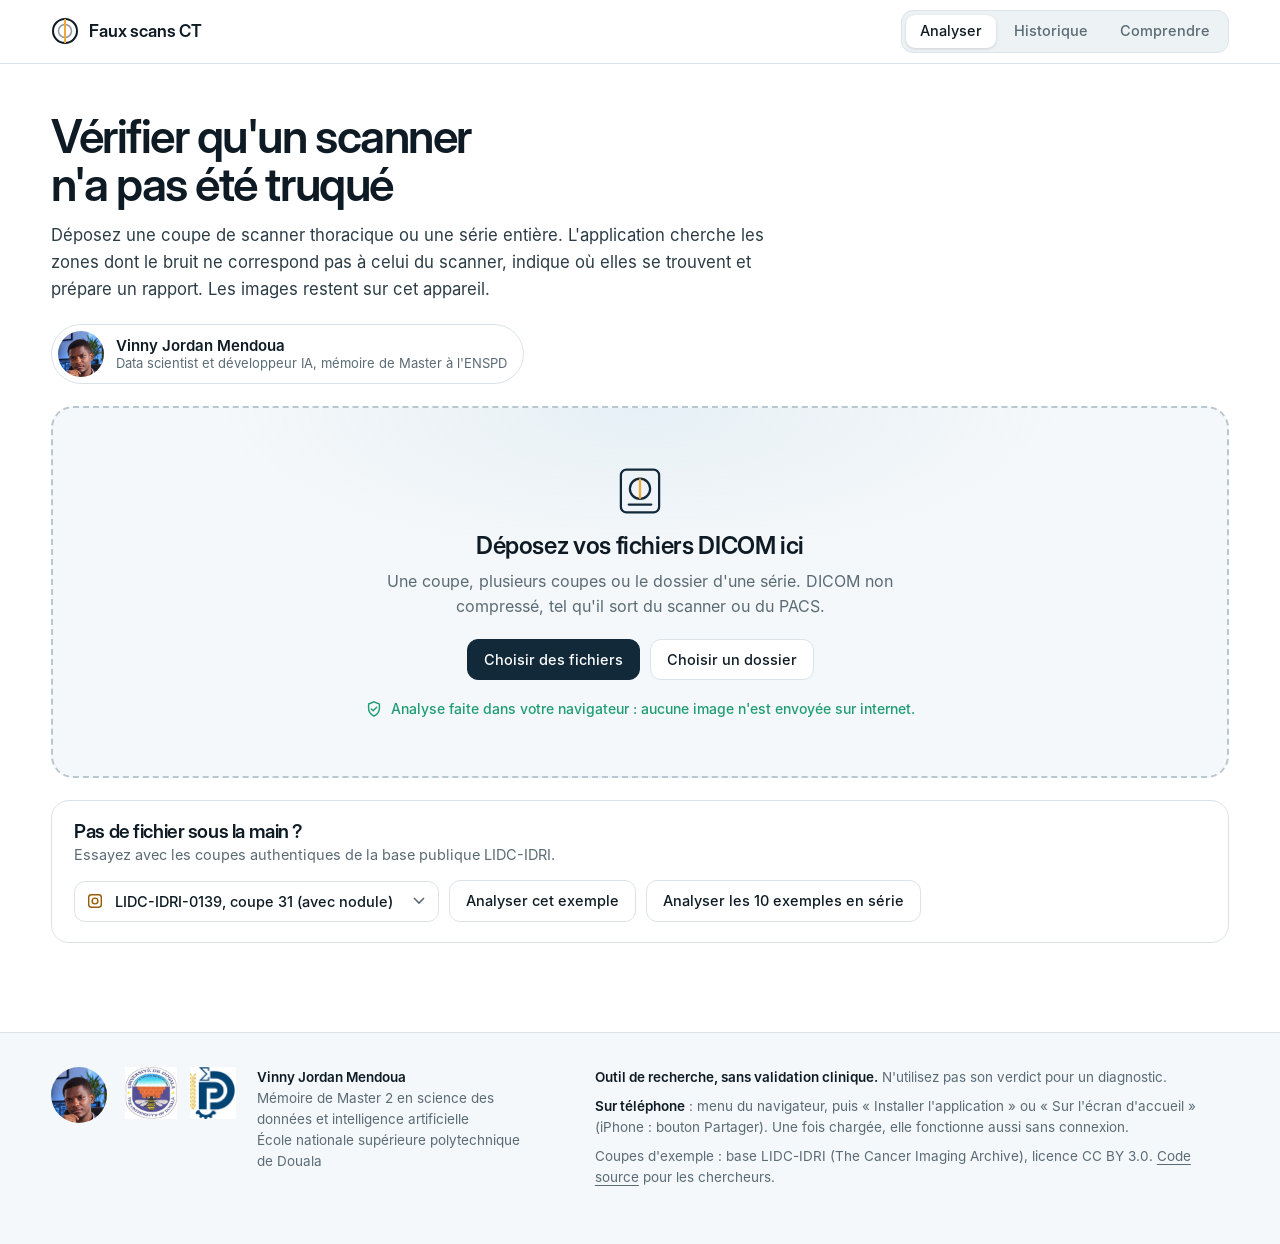
==== commit 7902f503: "Photo de l'auteur : accueil, fiche « L'auteur » (Comprendre) et pied de page Co-Authored-By: Claude " ====
--- a/site/index.html
+++ b/site/index.html
@@ -44,6 +44,10 @@
     <div class="accueil-tete">
       <h1>Vérifier qu'un scanner n'a pas été truqué</h1>
       <p>Déposez une coupe de scanner thoracique ou une série entière. L'application cherche les zones dont le bruit ne correspond pas à celui du scanner, indique où elles se trouvent et prépare un rapport. Les images restent sur cet appareil.</p>
+      <a class="auteur-puce" href="#comprendre">
+        <img src="img/auteur-avatar.jpg" alt="" width="46" height="46">
+        <span><b>Vinny Jordan Mendoua</b><small>Data scientist et développeur IA, mémoire de Master à l'ENSPD</small></span>
+      </a>
     </div>
 
     <div class="depot-zone" id="zone-depot">
@@ -318,6 +322,20 @@
     </div>
   </div>
 
+  <section class="auteur" id="auteur" aria-labelledby="titre-auteur">
+    <img class="auteur-photo" src="img/auteur-portrait.jpg" alt="Vinny Jordan Mendoua à son bureau" width="480" height="600" loading="lazy">
+    <div class="auteur-texte">
+      <p class="auteur-etiquette">L'auteur</p>
+      <h2 id="titre-auteur">Vinny Jordan Mendoua</h2>
+      <p class="auteur-role">Data scientist et développeur IA</p>
+      <p>Étudiant en Master 2 de science des données et d'intelligence artificielle à l'École nationale supérieure polytechnique de Douala (Université de Douala). Cette application prolonge son mémoire : détecter et localiser les falsifications dans les coupes de scanner thoracique par l'analyse du bruit et l'apprentissage profond.</p>
+      <div class="actions">
+        <a class="bouton" href="https://github.com/Mendouavinny" rel="noopener">Profil GitHub</a>
+        <a class="bouton" href="#analyser">Analyser une coupe</a>
+      </div>
+    </div>
+  </section>
+
   <details class="specialistes">
     <summary><span>Méthode détaillée</span><small>filtres, architecture, résultat corrigé : pour les spécialistes et le jury</small></summary>
     <div class="specialistes-corps">
@@ -375,6 +393,7 @@
 <footer class="pied">
   <div class="pied-grille">
     <div class="pied-auteur">
+      <img class="pied-avatar" src="img/auteur-avatar.jpg" alt="" width="56" height="56" loading="lazy">
       <div class="pied-logos">
         <img src="img/logo_ud.png" alt="Université de Douala" width="52" height="52" loading="lazy">
         <img src="img/logo_enspd.png" alt="ENSPD" width="52" height="52" loading="lazy">
--- a/site/css/style.css
+++ b/site/css/style.css
@@ -393,6 +393,22 @@
 .encart { margin-top: 36px; padding: 22px 26px; background: var(--carte-2); border: 1px solid var(--trait); border-left: 4px solid var(--alerte); border-radius: 14px; max-width: 880px; }
 .encart p { margin: 0; }
 
+/* ------------------------------------------------------------ l'auteur */
+.auteur-puce { display: inline-flex; align-items: center; gap: 12px; margin-top: 16px; padding: 6px 16px 6px 6px; border: 1px solid var(--trait); border-radius: 999px; text-decoration: none; background: #fff; transition: border-color .15s; }
+.auteur-puce:hover { border-color: var(--gris); }
+.auteur-puce img { width: 46px; height: 46px; border-radius: 50%; object-fit: cover; }
+.auteur-puce span { display: grid; line-height: 1.3; }
+.auteur-puce b { font-weight: 600; font-size: 15px; }
+.auteur-puce small { color: var(--gris); font-size: 13px; }
+.auteur { display: grid; grid-template-columns: minmax(0, 360px) minmax(0, 1fr); gap: clamp(24px, 4vw, 56px); align-items: center; margin-top: clamp(40px, 5vw, 64px); padding: clamp(18px, 2.4vw, 28px); border: 1px solid var(--trait); border-radius: 24px; background: var(--carte-2); }
+.auteur > * { min-width: 0; }
+.auteur-photo { width: 100%; height: auto; aspect-ratio: 4 / 5; object-fit: cover; border-radius: 18px; box-shadow: var(--ombre); }
+.auteur-etiquette { margin: 0 0 4px; color: var(--ambre-texte); font-weight: 600; font-size: 14px; }
+.auteur h2 { font-size: clamp(28px, 3vw, 40px); margin-bottom: 4px; }
+.auteur-role { margin: 0 0 16px; font: 500 18px/1.4 var(--titre); color: var(--texte); }
+.auteur-texte > p:not([class]) { color: var(--texte); font-size: 16px; line-height: 1.65; margin: 0 0 22px; max-width: 36em; }
+@media (max-width: 760px) { .auteur { grid-template-columns: 1fr; } .auteur-photo { max-width: 360px; } }
+
 /* ------------------------------------------------------------ pied de page */
 .pied { border-top: 1px solid var(--trait); background: var(--carte-2); }
 .pied-grille { max-width: var(--max); margin: 0 auto; padding: 34px var(--marge) 48px; display: grid; grid-template-columns: minmax(0, 1fr) minmax(0, 1.3fr); gap: 24px 56px; font-size: 13.5px; color: var(--gris); }
@@ -400,6 +416,7 @@
 .pied-auteur { display: flex; gap: 18px; align-items: flex-start; }
 .pied-logos { display: flex; gap: 10px; flex: none; }
 .pied-logos img { width: 52px; height: 52px; object-fit: contain; }
+.pied-avatar { width: 56px; height: 56px; border-radius: 50%; object-fit: cover; flex: none; }
 .pied p { margin: 0 0 8px; line-height: 1.55; }
 .pied b { color: var(--encre); font-weight: 600; }
 
